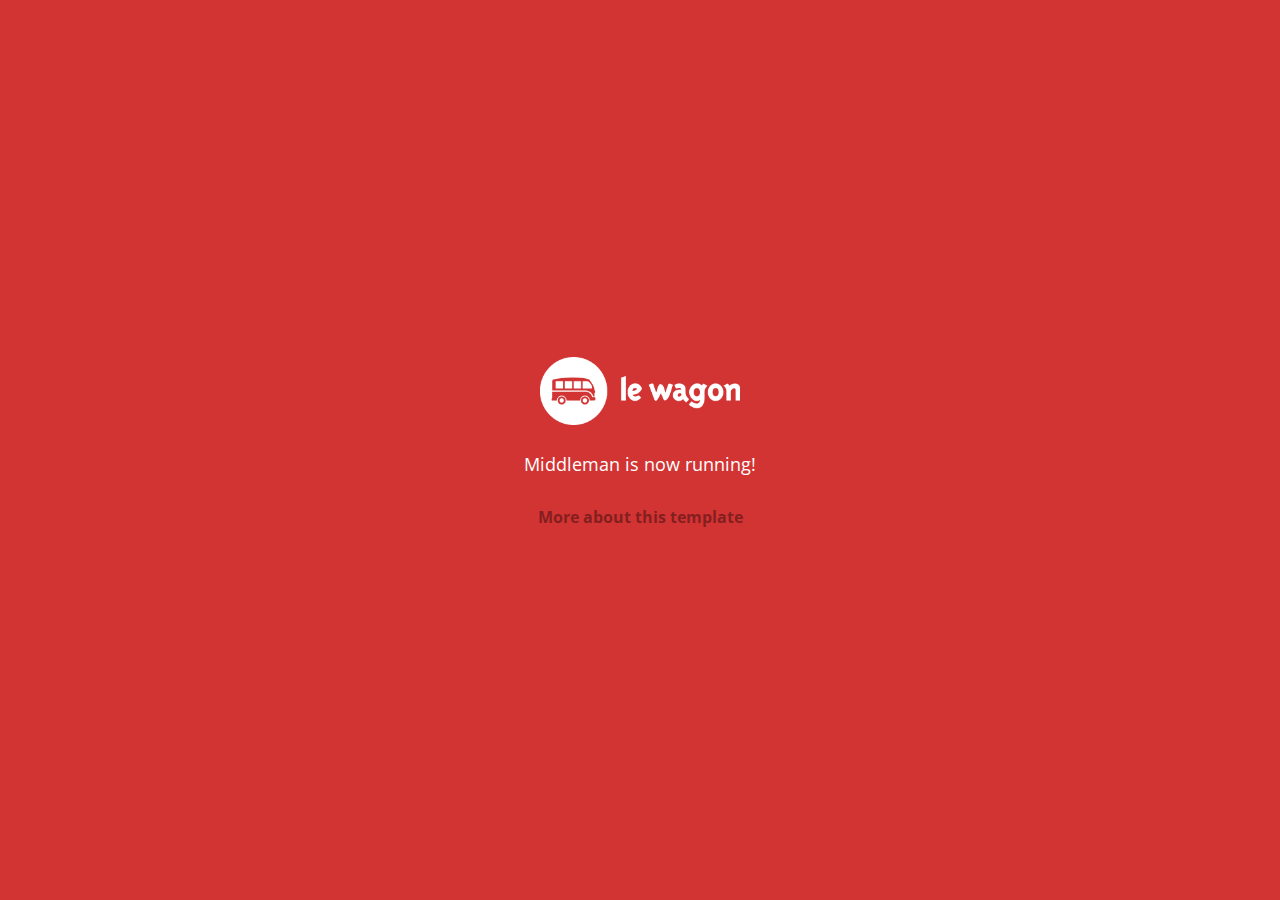
==== index.html @ 23774ea0 "Automated commit at 2017-11-13 10:14:14 UTC by middleman-deploy 2.0.0-alpha" ====
<!doctype html>
<html>
  <head>
    <meta charset="utf-8">
    <meta http-equiv="x-ua-compatible" content="ie=edge">
    <meta name="viewport"
          content="width=device-width, initial-scale=1, shrink-to-fit=no">
    <!-- Use the title from a page's frontmatter if it has one -->
    <title>Le Wagon - Middleman</title>
    <link href="stylesheets/application-3c48b980.css" rel="stylesheet" />
    <script src="javascripts/application-93de88c9.js"></script>
    <link href="images/favicon-f15af148.png" rel="icon" type="image/png" />
  </head>
  <body>
    <div id="home">
  <div class="home-content">
    <img src="images/logo-acc9c0ec.png" width="200" alt="Logo" />
    <p>
      Middleman is now running!
    </p>
    <p class="about">
      <a href="about.html">More about this template</a>
    </p>
  </div>
</div>

  </body>
</html>
---- stylesheets/application-3c48b980.css ----
@import url("https://fonts.googleapis.com/css?family=Open+Sans:400,300,700|Raleway:400,100,300,700,500");/*!
 * Bootstrap v3.3.7 (http://getbootstrap.com)
 * Copyright 2011-2016 Twitter, Inc.
 * Licensed under MIT (https://github.com/twbs/bootstrap/blob/master/LICENSE)
 *//*! normalize.css v3.0.3 | MIT License | github.com/necolas/normalize.css */html{font-family:sans-serif;-ms-text-size-adjust:100%;-webkit-text-size-adjust:100%}body{margin:0}article,aside,details,figcaption,figure,footer,header,hgroup,main,menu,nav,section,summary{display:block}audio,canvas,progress,video{display:inline-block;vertical-align:baseline}audio:not([controls]){display:none;height:0}[hidden],template{display:none}a{background-color:transparent}a:active,a:hover{outline:0}abbr[title]{border-bottom:1px dotted}b,strong{font-weight:bold}dfn{font-style:italic}h1{font-size:2em;margin:0.67em 0}mark{background:#ff0;color:#000}small{font-size:80%}sub,sup{font-size:75%;line-height:0;position:relative;vertical-align:baseline}sup{top:-0.5em}sub{bottom:-0.25em}img{border:0}svg:not(:root){overflow:hidden}figure{margin:1em 40px}hr{-webkit-box-sizing:content-box;box-sizing:content-box;height:0}pre{overflow:auto}code,kbd,pre,samp{font-family:monospace, monospace;font-size:1em}button,input,optgroup,select,textarea{color:inherit;font:inherit;margin:0}button{overflow:visible}button,select{text-transform:none}button,html input[type="button"],input[type="reset"],input[type="submit"]{-webkit-appearance:button;cursor:pointer}button[disabled],html input[disabled]{cursor:default}button::-moz-focus-inner,input::-moz-focus-inner{border:0;padding:0}input{line-height:normal}input[type="checkbox"],input[type="radio"]{-webkit-box-sizing:border-box;box-sizing:border-box;padding:0}input[type="number"]::-webkit-inner-spin-button,input[type="number"]::-webkit-outer-spin-button{height:auto}input[type="search"]{-webkit-appearance:textfield;-webkit-box-sizing:content-box;box-sizing:content-box}input[type="search"]::-webkit-search-cancel-button,input[type="search"]::-webkit-search-decoration{-webkit-appearance:none}fieldset{border:1px solid #c0c0c0;margin:0 2px;padding:0.35em 0.625em 0.75em}legend{border:0;padding:0}textarea{overflow:auto}optgroup{font-weight:bold}table{border-collapse:collapse;border-spacing:0}td,th{padding:0}/*! Source: https://github.com/h5bp/html5-boilerplate/blob/master/src/css/main.css */@media print{*,*:before,*:after{background:transparent !important;color:#000 !important;-webkit-box-shadow:none !important;box-shadow:none !important;text-shadow:none !important}a,a:visited{text-decoration:underline}a[href]:after{content:" (" attr(href) ")"}abbr[title]:after{content:" (" attr(title) ")"}a[href^="#"]:after,a[href^="javascript:"]:after{content:""}pre,blockquote{border:1px solid #999;page-break-inside:avoid}thead{display:table-header-group}tr,img{page-break-inside:avoid}img{max-width:100% !important}p,h2,h3{orphans:3;widows:3}h2,h3{page-break-after:avoid}.navbar{display:none}.btn>.caret,.dropup>.btn>.caret{border-top-color:#000 !important}.label{border:1px solid #000}.table{border-collapse:collapse !important}.table td,.table th{background-color:#fff !important}.table-bordered th,.table-bordered td{border:1px solid #ddd !important}}@font-face{font-family:'Glyphicons Halflings';src:url("../assets/bootstrap/glyphicons-halflings-regular-86b6f62b.eot");src:url("../assets/bootstrap/glyphicons-halflings-regular-86b6f62b.eot?#iefix") format("embedded-opentype"),url("../assets/bootstrap/glyphicons-halflings-regular-ca35b697.woff2") format("woff2"),url("../assets/bootstrap/glyphicons-halflings-regular-278e49a8.woff") format("woff"),url("../assets/bootstrap/glyphicons-halflings-regular-44bc1850.ttf") format("truetype"),url("../assets/bootstrap/glyphicons-halflings-regular-de51a849.svg#glyphicons_halflingsregular") format("svg")}.glyphicon{position:relative;top:1px;display:inline-block;font-family:'Glyphicons Halflings';font-style:normal;font-weight:normal;line-height:1;-webkit-font-smoothing:antialiased;-moz-osx-font-smoothing:grayscale}.glyphicon-asterisk:before{content:"\002a"}.glyphicon-plus:before{content:"\002b"}.glyphicon-euro:before,.glyphicon-eur:before{content:"\20ac"}.glyphicon-minus:before{content:"\2212"}.glyphicon-cloud:before{content:"\2601"}.glyphicon-envelope:before{content:"\2709"}.glyphicon-pencil:before{content:"\270f"}.glyphicon-glass:before{content:"\e001"}.glyphicon-music:before{content:"\e002"}.glyphicon-search:before{content:"\e003"}.glyphicon-heart:before{content:"\e005"}.glyphicon-star:before{content:"\e006"}.glyphicon-star-empty:before{content:"\e007"}.glyphicon-user:before{content:"\e008"}.glyphicon-film:before{content:"\e009"}.glyphicon-th-large:before{content:"\e010"}.glyphicon-th:before{content:"\e011"}.glyphicon-th-list:before{content:"\e012"}.glyphicon-ok:before{content:"\e013"}.glyphicon-remove:before{content:"\e014"}.glyphicon-zoom-in:before{content:"\e015"}.glyphicon-zoom-out:before{content:"\e016"}.glyphicon-off:before{content:"\e017"}.glyphicon-signal:before{content:"\e018"}.glyphicon-cog:before{content:"\e019"}.glyphicon-trash:before{content:"\e020"}.glyphicon-home:before{content:"\e021"}.glyphicon-file:before{content:"\e022"}.glyphicon-time:before{content:"\e023"}.glyphicon-road:before{content:"\e024"}.glyphicon-download-alt:before{content:"\e025"}.glyphicon-download:before{content:"\e026"}.glyphicon-upload:before{content:"\e027"}.glyphicon-inbox:before{content:"\e028"}.glyphicon-play-circle:before{content:"\e029"}.glyphicon-repeat:before{content:"\e030"}.glyphicon-refresh:before{content:"\e031"}.glyphicon-list-alt:before{content:"\e032"}.glyphicon-lock:before{content:"\e033"}.glyphicon-flag:before{content:"\e034"}.glyphicon-headphones:before{content:"\e035"}.glyphicon-volume-off:before{content:"\e036"}.glyphicon-volume-down:before{content:"\e037"}.glyphicon-volume-up:before{content:"\e038"}.glyphicon-qrcode:before{content:"\e039"}.glyphicon-barcode:before{content:"\e040"}.glyphicon-tag:before{content:"\e041"}.glyphicon-tags:before{content:"\e042"}.glyphicon-book:before{content:"\e043"}.glyphicon-bookmark:before{content:"\e044"}.glyphicon-print:before{content:"\e045"}.glyphicon-camera:before{content:"\e046"}.glyphicon-font:before{content:"\e047"}.glyphicon-bold:before{content:"\e048"}.glyphicon-italic:before{content:"\e049"}.glyphicon-text-height:before{content:"\e050"}.glyphicon-text-width:before{content:"\e051"}.glyphicon-align-left:before{content:"\e052"}.glyphicon-align-center:before{content:"\e053"}.glyphicon-align-right:before{content:"\e054"}.glyphicon-align-justify:before{content:"\e055"}.glyphicon-list:before{content:"\e056"}.glyphicon-indent-left:before{content:"\e057"}.glyphicon-indent-right:before{content:"\e058"}.glyphicon-facetime-video:before{content:"\e059"}.glyphicon-picture:before{content:"\e060"}.glyphicon-map-marker:before{content:"\e062"}.glyphicon-adjust:before{content:"\e063"}.glyphicon-tint:before{content:"\e064"}.glyphicon-edit:before{content:"\e065"}.glyphicon-share:before{content:"\e066"}.glyphicon-check:before{content:"\e067"}.glyphicon-move:before{content:"\e068"}.glyphicon-step-backward:before{content:"\e069"}.glyphicon-fast-backward:before{content:"\e070"}.glyphicon-backward:before{content:"\e071"}.glyphicon-play:before{content:"\e072"}.glyphicon-pause:before{content:"\e073"}.glyphicon-stop:before{content:"\e074"}.glyphicon-forward:before{content:"\e075"}.glyphicon-fast-forward:before{content:"\e076"}.glyphicon-step-forward:before{content:"\e077"}.glyphicon-eject:before{content:"\e078"}.glyphicon-chevron-left:before{content:"\e079"}.glyphicon-chevron-right:before{content:"\e080"}.glyphicon-plus-sign:before{content:"\e081"}.glyphicon-minus-sign:before{content:"\e082"}.glyphicon-remove-sign:before{content:"\e083"}.glyphicon-ok-sign:before{content:"\e084"}.glyphicon-question-sign:before{content:"\e085"}.glyphicon-info-sign:before{content:"\e086"}.glyphicon-screenshot:before{content:"\e087"}.glyphicon-remove-circle:before{content:"\e088"}.glyphicon-ok-circle:before{content:"\e089"}.glyphicon-ban-circle:before{content:"\e090"}.glyphicon-arrow-left:before{content:"\e091"}.glyphicon-arrow-right:before{content:"\e092"}.glyphicon-arrow-up:before{content:"\e093"}.glyphicon-arrow-down:before{content:"\e094"}.glyphicon-share-alt:before{content:"\e095"}.glyphicon-resize-full:before{content:"\e096"}.glyphicon-resize-small:before{content:"\e097"}.glyphicon-exclamation-sign:before{content:"\e101"}.glyphicon-gift:before{content:"\e102"}.glyphicon-leaf:before{content:"\e103"}.glyphicon-fire:before{content:"\e104"}.glyphicon-eye-open:before{content:"\e105"}.glyphicon-eye-close:before{content:"\e106"}.glyphicon-warning-sign:before{content:"\e107"}.glyphicon-plane:before{content:"\e108"}.glyphicon-calendar:before{content:"\e109"}.glyphicon-random:before{content:"\e110"}.glyphicon-comment:before{content:"\e111"}.glyphicon-magnet:before{content:"\e112"}.glyphicon-chevron-up:before{content:"\e113"}.glyphicon-chevron-down:before{content:"\e114"}.glyphicon-retweet:before{content:"\e115"}.glyphicon-shopping-cart:before{content:"\e116"}.glyphicon-folder-close:before{content:"\e117"}.glyphicon-folder-open:before{content:"\e118"}.glyphicon-resize-vertical:before{content:"\e119"}.glyphicon-resize-horizontal:before{content:"\e120"}.glyphicon-hdd:before{content:"\e121"}.glyphicon-bullhorn:before{content:"\e122"}.glyphicon-bell:before{content:"\e123"}.glyphicon-certificate:before{content:"\e124"}.glyphicon-thumbs-up:before{content:"\e125"}.glyphicon-thumbs-down:before{content:"\e126"}.glyphicon-hand-right:before{content:"\e127"}.glyphicon-hand-left:before{content:"\e128"}.glyphicon-hand-up:before{content:"\e129"}.glyphicon-hand-down:before{content:"\e130"}.glyphicon-circle-arrow-right:before{content:"\e131"}.glyphicon-circle-arrow-left:before{content:"\e132"}.glyphicon-circle-arrow-up:before{content:"\e133"}.glyphicon-circle-arrow-down:before{content:"\e134"}.glyphicon-globe:before{content:"\e135"}.glyphicon-wrench:before{content:"\e136"}.glyphicon-tasks:before{content:"\e137"}.glyphicon-filter:before{content:"\e138"}.glyphicon-briefcase:before{content:"\e139"}.glyphicon-fullscreen:before{content:"\e140"}.glyphicon-dashboard:before{content:"\e141"}.glyphicon-paperclip:before{content:"\e142"}.glyphicon-heart-empty:before{content:"\e143"}.glyphicon-link:before{content:"\e144"}.glyphicon-phone:before{content:"\e145"}.glyphicon-pushpin:before{content:"\e146"}.glyphicon-usd:before{content:"\e148"}.glyphicon-gbp:before{content:"\e149"}.glyphicon-sort:before{content:"\e150"}.glyphicon-sort-by-alphabet:before{content:"\e151"}.glyphicon-sort-by-alphabet-alt:before{content:"\e152"}.glyphicon-sort-by-order:before{content:"\e153"}.glyphicon-sort-by-order-alt:before{content:"\e154"}.glyphicon-sort-by-attributes:before{content:"\e155"}.glyphicon-sort-by-attributes-alt:before{content:"\e156"}.glyphicon-unchecked:before{content:"\e157"}.glyphicon-expand:before{content:"\e158"}.glyphicon-collapse-down:before{content:"\e159"}.glyphicon-collapse-up:before{content:"\e160"}.glyphicon-log-in:before{content:"\e161"}.glyphicon-flash:before{content:"\e162"}.glyphicon-log-out:before{content:"\e163"}.glyphicon-new-window:before{content:"\e164"}.glyphicon-record:before{content:"\e165"}.glyphicon-save:before{content:"\e166"}.glyphicon-open:before{content:"\e167"}.glyphicon-saved:before{content:"\e168"}.glyphicon-import:before{content:"\e169"}.glyphicon-export:before{content:"\e170"}.glyphicon-send:before{content:"\e171"}.glyphicon-floppy-disk:before{content:"\e172"}.glyphicon-floppy-saved:before{content:"\e173"}.glyphicon-floppy-remove:before{content:"\e174"}.glyphicon-floppy-save:before{content:"\e175"}.glyphicon-floppy-open:before{content:"\e176"}.glyphicon-credit-card:before{content:"\e177"}.glyphicon-transfer:before{content:"\e178"}.glyphicon-cutlery:before{content:"\e179"}.glyphicon-header:before{content:"\e180"}.glyphicon-compressed:before{content:"\e181"}.glyphicon-earphone:before{content:"\e182"}.glyphicon-phone-alt:before{content:"\e183"}.glyphicon-tower:before{content:"\e184"}.glyphicon-stats:before{content:"\e185"}.glyphicon-sd-video:before{content:"\e186"}.glyphicon-hd-video:before{content:"\e187"}.glyphicon-subtitles:before{content:"\e188"}.glyphicon-sound-stereo:before{content:"\e189"}.glyphicon-sound-dolby:before{content:"\e190"}.glyphicon-sound-5-1:before{content:"\e191"}.glyphicon-sound-6-1:before{content:"\e192"}.glyphicon-sound-7-1:before{content:"\e193"}.glyphicon-copyright-mark:before{content:"\e194"}.glyphicon-registration-mark:before{content:"\e195"}.glyphicon-cloud-download:before{content:"\e197"}.glyphicon-cloud-upload:before{content:"\e198"}.glyphicon-tree-conifer:before{content:"\e199"}.glyphicon-tree-deciduous:before{content:"\e200"}.glyphicon-cd:before{content:"\e201"}.glyphicon-save-file:before{content:"\e202"}.glyphicon-open-file:before{content:"\e203"}.glyphicon-level-up:before{content:"\e204"}.glyphicon-copy:before{content:"\e205"}.glyphicon-paste:before{content:"\e206"}.glyphicon-alert:before{content:"\e209"}.glyphicon-equalizer:before{content:"\e210"}.glyphicon-king:before{content:"\e211"}.glyphicon-queen:before{content:"\e212"}.glyphicon-pawn:before{content:"\e213"}.glyphicon-bishop:before{content:"\e214"}.glyphicon-knight:before{content:"\e215"}.glyphicon-baby-formula:before{content:"\e216"}.glyphicon-tent:before{content:"\26fa"}.glyphicon-blackboard:before{content:"\e218"}.glyphicon-bed:before{content:"\e219"}.glyphicon-apple:before{content:"\f8ff"}.glyphicon-erase:before{content:"\e221"}.glyphicon-hourglass:before{content:"\231b"}.glyphicon-lamp:before{content:"\e223"}.glyphicon-duplicate:before{content:"\e224"}.glyphicon-piggy-bank:before{content:"\e225"}.glyphicon-scissors:before{content:"\e226"}.glyphicon-bitcoin:before{content:"\e227"}.glyphicon-btc:before{content:"\e227"}.glyphicon-xbt:before{content:"\e227"}.glyphicon-yen:before{content:"\00a5"}.glyphicon-jpy:before{content:"\00a5"}.glyphicon-ruble:before{content:"\20bd"}.glyphicon-rub:before{content:"\20bd"}.glyphicon-scale:before{content:"\e230"}.glyphicon-ice-lolly:before{content:"\e231"}.glyphicon-ice-lolly-tasted:before{content:"\e232"}.glyphicon-education:before{content:"\e233"}.glyphicon-option-horizontal:before{content:"\e234"}.glyphicon-option-vertical:before{content:"\e235"}.glyphicon-menu-hamburger:before{content:"\e236"}.glyphicon-modal-window:before{content:"\e237"}.glyphicon-oil:before{content:"\e238"}.glyphicon-grain:before{content:"\e239"}.glyphicon-sunglasses:before{content:"\e240"}.glyphicon-text-size:before{content:"\e241"}.glyphicon-text-color:before{content:"\e242"}.glyphicon-text-background:before{content:"\e243"}.glyphicon-object-align-top:before{content:"\e244"}.glyphicon-object-align-bottom:before{content:"\e245"}.glyphicon-object-align-horizontal:before{content:"\e246"}.glyphicon-object-align-left:before{content:"\e247"}.glyphicon-object-align-vertical:before{content:"\e248"}.glyphicon-object-align-right:before{content:"\e249"}.glyphicon-triangle-right:before{content:"\e250"}.glyphicon-triangle-left:before{content:"\e251"}.glyphicon-triangle-bottom:before{content:"\e252"}.glyphicon-triangle-top:before{content:"\e253"}.glyphicon-console:before{content:"\e254"}.glyphicon-superscript:before{content:"\e255"}.glyphicon-subscript:before{content:"\e256"}.glyphicon-menu-left:before{content:"\e257"}.glyphicon-menu-right:before{content:"\e258"}.glyphicon-menu-down:before{content:"\e259"}.glyphicon-menu-up:before{content:"\e260"}*{-webkit-box-sizing:border-box;box-sizing:border-box}*:before,*:after{-webkit-box-sizing:border-box;box-sizing:border-box}html{font-size:10px;-webkit-tap-highlight-color:transparent}body{font-family:"Open Sans", "Helvetica", "sans-serif";font-size:18px;line-height:1.42857143;color:#333333;background-color:#F4F4F4}input,button,select,textarea{font-family:inherit;font-size:inherit;line-height:inherit}a{color:#469AE0;text-decoration:none}a:hover,a:focus{color:#1f74ba;text-decoration:underline}a:focus{outline:5px auto -webkit-focus-ring-color;outline-offset:-2px}figure{margin:0}img{vertical-align:middle}.img-responsive{display:block;max-width:100%;height:auto}.img-rounded{border-radius:2px}.img-thumbnail{padding:4px;line-height:1.42857143;background-color:#F4F4F4;border:1px solid #ddd;border-radius:2px;-webkit-transition:all 0.2s ease-in-out;transition:all 0.2s ease-in-out;display:inline-block;max-width:100%;height:auto}.img-circle{border-radius:50%}hr{margin-top:25px;margin-bottom:25px;border:0;border-top:1px solid #eeeeee}.sr-only{position:absolute;width:1px;height:1px;margin:-1px;padding:0;overflow:hidden;clip:rect(0, 0, 0, 0);border:0}.sr-only-focusable:active,.sr-only-focusable:focus{position:static;width:auto;height:auto;margin:0;overflow:visible;clip:auto}[role="button"]{cursor:pointer}h1,h2,h3,h4,h5,h6,.h1,.h2,.h3,.h4,.h5,.h6{font-family:"Raleway", "Helvetica", "sans-serif";font-weight:500;line-height:1.1;color:inherit}h1 small,h1 .small,h2 small,h2 .small,h3 small,h3 .small,h4 small,h4 .small,h5 small,h5 .small,h6 small,h6 .small,.h1 small,.h1 .small,.h2 small,.h2 .small,.h3 small,.h3 .small,.h4 small,.h4 .small,.h5 small,.h5 .small,.h6 small,.h6 .small{font-weight:normal;line-height:1;color:#777777}h1,.h1,h2,.h2,h3,.h3{margin-top:25px;margin-bottom:12.5px}h1 small,h1 .small,.h1 small,.h1 .small,h2 small,h2 .small,.h2 small,.h2 .small,h3 small,h3 .small,.h3 small,.h3 .small{font-size:65%}h4,.h4,h5,.h5,h6,.h6{margin-top:12.5px;margin-bottom:12.5px}h4 small,h4 .small,.h4 small,.h4 .small,h5 small,h5 .small,.h5 small,.h5 .small,h6 small,h6 .small,.h6 small,.h6 .small{font-size:75%}h1,.h1{font-size:46px}h2,.h2{font-size:38px}h3,.h3{font-size:31px}h4,.h4{font-size:23px}h5,.h5{font-size:18px}h6,.h6{font-size:16px}p{margin:0 0 12.5px}.lead{margin-bottom:25px;font-size:20px;font-weight:300;line-height:1.4}@media (min-width: 768px){.lead{font-size:27px}}small,.small{font-size:88%}mark,.mark{background-color:#fcf8e3;padding:.2em}.text-left{text-align:left}.text-right{text-align:right}.text-center{text-align:center}.text-justify{text-align:justify}.text-nowrap{white-space:nowrap}.text-lowercase{text-transform:lowercase}.text-uppercase,.initialism{text-transform:uppercase}.text-capitalize{text-transform:capitalize}.text-muted{color:#777777}.text-primary{color:#469AE0}a.text-primary:hover,a.text-primary:focus{color:#2381d0}.text-success{color:#3c763d}a.text-success:hover,a.text-success:focus{color:#2b542c}.text-info{color:#31708f}a.text-info:hover,a.text-info:focus{color:#245269}.text-warning{color:#8a6d3b}a.text-warning:hover,a.text-warning:focus{color:#66512c}.text-danger{color:#a94442}a.text-danger:hover,a.text-danger:focus{color:#843534}.bg-primary{color:#fff}.bg-primary{background-color:#469AE0}a.bg-primary:hover,a.bg-primary:focus{background-color:#2381d0}.bg-success{background-color:#dff0d8}a.bg-success:hover,a.bg-success:focus{background-color:#c1e2b3}.bg-info{background-color:#d9edf7}a.bg-info:hover,a.bg-info:focus{background-color:#afd9ee}.bg-warning{background-color:#fcf8e3}a.bg-warning:hover,a.bg-warning:focus{background-color:#f7ecb5}.bg-danger{background-color:#f2dede}a.bg-danger:hover,a.bg-danger:focus{background-color:#e4b9b9}.page-header{padding-bottom:11.5px;margin:50px 0 25px;border-bottom:1px solid #eeeeee}ul,ol{margin-top:0;margin-bottom:12.5px}ul ul,ul ol,ol ul,ol ol{margin-bottom:0}.list-unstyled{padding-left:0;list-style:none}.list-inline{padding-left:0;list-style:none;margin-left:-5px}.list-inline>li{display:inline-block;padding-left:5px;padding-right:5px}dl{margin-top:0;margin-bottom:25px}dt,dd{line-height:1.42857143}dt{font-weight:bold}dd{margin-left:0}.dl-horizontal dd:before,.dl-horizontal dd:after{content:" ";display:table}.dl-horizontal dd:after{clear:both}@media (min-width: 768px){.dl-horizontal dt{float:left;width:160px;clear:left;text-align:right;overflow:hidden;text-overflow:ellipsis;white-space:nowrap}.dl-horizontal dd{margin-left:180px}}abbr[title],abbr[data-original-title]{cursor:help;border-bottom:1px dotted #777777}.initialism{font-size:90%}blockquote{padding:12.5px 25px;margin:0 0 25px;font-size:22.5px;border-left:5px solid #eeeeee}blockquote p:last-child,blockquote ul:last-child,blockquote ol:last-child{margin-bottom:0}blockquote footer,blockquote small,blockquote .small{display:block;font-size:80%;line-height:1.42857143;color:#777777}blockquote footer:before,blockquote small:before,blockquote .small:before{content:'\2014 \00A0'}.blockquote-reverse,blockquote.pull-right{padding-right:15px;padding-left:0;border-right:5px solid #eeeeee;border-left:0;text-align:right}.blockquote-reverse footer:before,.blockquote-reverse small:before,.blockquote-reverse .small:before,blockquote.pull-right footer:before,blockquote.pull-right small:before,blockquote.pull-right .small:before{content:''}.blockquote-reverse footer:after,.blockquote-reverse small:after,.blockquote-reverse .small:after,blockquote.pull-right footer:after,blockquote.pull-right small:after,blockquote.pull-right .small:after{content:'\00A0 \2014'}address{margin-bottom:25px;font-style:normal;line-height:1.42857143}code,kbd,pre,samp{font-family:Menlo, Monaco, Consolas, "Courier New", monospace}code{padding:2px 4px;font-size:90%;color:#c7254e;background-color:#f9f2f4;border-radius:2px}kbd{padding:2px 4px;font-size:90%;color:#fff;background-color:#333;border-radius:2px;-webkit-box-shadow:inset 0 -1px 0 rgba(0,0,0,0.25);box-shadow:inset 0 -1px 0 rgba(0,0,0,0.25)}kbd kbd{padding:0;font-size:100%;font-weight:bold;-webkit-box-shadow:none;box-shadow:none}pre{display:block;padding:12px;margin:0 0 12.5px;font-size:17px;line-height:1.42857143;word-break:break-all;word-wrap:break-word;color:#333333;background-color:#f5f5f5;border:1px solid #ccc;border-radius:2px}pre code{padding:0;font-size:inherit;color:inherit;white-space:pre-wrap;background-color:transparent;border-radius:0}.pre-scrollable{max-height:340px;overflow-y:scroll}.container{margin-right:auto;margin-left:auto;padding-left:15px;padding-right:15px}.container:before,.container:after{content:" ";display:table}.container:after{clear:both}@media (min-width: 768px){.container{width:750px}}@media (min-width: 992px){.container{width:970px}}@media (min-width: 1200px){.container{width:1170px}}.container-fluid{margin-right:auto;margin-left:auto;padding-left:15px;padding-right:15px}.container-fluid:before,.container-fluid:after{content:" ";display:table}.container-fluid:after{clear:both}.row{margin-left:-15px;margin-right:-15px}.row:before,.row:after{content:" ";display:table}.row:after{clear:both}.col-xs-1,.col-sm-1,.col-md-1,.col-lg-1,.col-xs-2,.col-sm-2,.col-md-2,.col-lg-2,.col-xs-3,.col-sm-3,.col-md-3,.col-lg-3,.col-xs-4,.col-sm-4,.col-md-4,.col-lg-4,.col-xs-5,.col-sm-5,.col-md-5,.col-lg-5,.col-xs-6,.col-sm-6,.col-md-6,.col-lg-6,.col-xs-7,.col-sm-7,.col-md-7,.col-lg-7,.col-xs-8,.col-sm-8,.col-md-8,.col-lg-8,.col-xs-9,.col-sm-9,.col-md-9,.col-lg-9,.col-xs-10,.col-sm-10,.col-md-10,.col-lg-10,.col-xs-11,.col-sm-11,.col-md-11,.col-lg-11,.col-xs-12,.col-sm-12,.col-md-12,.col-lg-12{position:relative;min-height:1px;padding-left:15px;padding-right:15px}.col-xs-1,.col-xs-2,.col-xs-3,.col-xs-4,.col-xs-5,.col-xs-6,.col-xs-7,.col-xs-8,.col-xs-9,.col-xs-10,.col-xs-11,.col-xs-12{float:left}.col-xs-1{width:8.33333333%}.col-xs-2{width:16.66666667%}.col-xs-3{width:25%}.col-xs-4{width:33.33333333%}.col-xs-5{width:41.66666667%}.col-xs-6{width:50%}.col-xs-7{width:58.33333333%}.col-xs-8{width:66.66666667%}.col-xs-9{width:75%}.col-xs-10{width:83.33333333%}.col-xs-11{width:91.66666667%}.col-xs-12{width:100%}.col-xs-pull-0{right:auto}.col-xs-pull-1{right:8.33333333%}.col-xs-pull-2{right:16.66666667%}.col-xs-pull-3{right:25%}.col-xs-pull-4{right:33.33333333%}.col-xs-pull-5{right:41.66666667%}.col-xs-pull-6{right:50%}.col-xs-pull-7{right:58.33333333%}.col-xs-pull-8{right:66.66666667%}.col-xs-pull-9{right:75%}.col-xs-pull-10{right:83.33333333%}.col-xs-pull-11{right:91.66666667%}.col-xs-pull-12{right:100%}.col-xs-push-0{left:auto}.col-xs-push-1{left:8.33333333%}.col-xs-push-2{left:16.66666667%}.col-xs-push-3{left:25%}.col-xs-push-4{left:33.33333333%}.col-xs-push-5{left:41.66666667%}.col-xs-push-6{left:50%}.col-xs-push-7{left:58.33333333%}.col-xs-push-8{left:66.66666667%}.col-xs-push-9{left:75%}.col-xs-push-10{left:83.33333333%}.col-xs-push-11{left:91.66666667%}.col-xs-push-12{left:100%}.col-xs-offset-0{margin-left:0%}.col-xs-offset-1{margin-left:8.33333333%}.col-xs-offset-2{margin-left:16.66666667%}.col-xs-offset-3{margin-left:25%}.col-xs-offset-4{margin-left:33.33333333%}.col-xs-offset-5{margin-left:41.66666667%}.col-xs-offset-6{margin-left:50%}.col-xs-offset-7{margin-left:58.33333333%}.col-xs-offset-8{margin-left:66.66666667%}.col-xs-offset-9{margin-left:75%}.col-xs-offset-10{margin-left:83.33333333%}.col-xs-offset-11{margin-left:91.66666667%}.col-xs-offset-12{margin-left:100%}@media (min-width: 768px){.col-sm-1,.col-sm-2,.col-sm-3,.col-sm-4,.col-sm-5,.col-sm-6,.col-sm-7,.col-sm-8,.col-sm-9,.col-sm-10,.col-sm-11,.col-sm-12{float:left}.col-sm-1{width:8.33333333%}.col-sm-2{width:16.66666667%}.col-sm-3{width:25%}.col-sm-4{width:33.33333333%}.col-sm-5{width:41.66666667%}.col-sm-6{width:50%}.col-sm-7{width:58.33333333%}.col-sm-8{width:66.66666667%}.col-sm-9{width:75%}.col-sm-10{width:83.33333333%}.col-sm-11{width:91.66666667%}.col-sm-12{width:100%}.col-sm-pull-0{right:auto}.col-sm-pull-1{right:8.33333333%}.col-sm-pull-2{right:16.66666667%}.col-sm-pull-3{right:25%}.col-sm-pull-4{right:33.33333333%}.col-sm-pull-5{right:41.66666667%}.col-sm-pull-6{right:50%}.col-sm-pull-7{right:58.33333333%}.col-sm-pull-8{right:66.66666667%}.col-sm-pull-9{right:75%}.col-sm-pull-10{right:83.33333333%}.col-sm-pull-11{right:91.66666667%}.col-sm-pull-12{right:100%}.col-sm-push-0{left:auto}.col-sm-push-1{left:8.33333333%}.col-sm-push-2{left:16.66666667%}.col-sm-push-3{left:25%}.col-sm-push-4{left:33.33333333%}.col-sm-push-5{left:41.66666667%}.col-sm-push-6{left:50%}.col-sm-push-7{left:58.33333333%}.col-sm-push-8{left:66.66666667%}.col-sm-push-9{left:75%}.col-sm-push-10{left:83.33333333%}.col-sm-push-11{left:91.66666667%}.col-sm-push-12{left:100%}.col-sm-offset-0{margin-left:0%}.col-sm-offset-1{margin-left:8.33333333%}.col-sm-offset-2{margin-left:16.66666667%}.col-sm-offset-3{margin-left:25%}.col-sm-offset-4{margin-left:33.33333333%}.col-sm-offset-5{margin-left:41.66666667%}.col-sm-offset-6{margin-left:50%}.col-sm-offset-7{margin-left:58.33333333%}.col-sm-offset-8{margin-left:66.66666667%}.col-sm-offset-9{margin-left:75%}.col-sm-offset-10{margin-left:83.33333333%}.col-sm-offset-11{margin-left:91.66666667%}.col-sm-offset-12{margin-left:100%}}@media (min-width: 992px){.col-md-1,.col-md-2,.col-md-3,.col-md-4,.col-md-5,.col-md-6,.col-md-7,.col-md-8,.col-md-9,.col-md-10,.col-md-11,.col-md-12{float:left}.col-md-1{width:8.33333333%}.col-md-2{width:16.66666667%}.col-md-3{width:25%}.col-md-4{width:33.33333333%}.col-md-5{width:41.66666667%}.col-md-6{width:50%}.col-md-7{width:58.33333333%}.col-md-8{width:66.66666667%}.col-md-9{width:75%}.col-md-10{width:83.33333333%}.col-md-11{width:91.66666667%}.col-md-12{width:100%}.col-md-pull-0{right:auto}.col-md-pull-1{right:8.33333333%}.col-md-pull-2{right:16.66666667%}.col-md-pull-3{right:25%}.col-md-pull-4{right:33.33333333%}.col-md-pull-5{right:41.66666667%}.col-md-pull-6{right:50%}.col-md-pull-7{right:58.33333333%}.col-md-pull-8{right:66.66666667%}.col-md-pull-9{right:75%}.col-md-pull-10{right:83.33333333%}.col-md-pull-11{right:91.66666667%}.col-md-pull-12{right:100%}.col-md-push-0{left:auto}.col-md-push-1{left:8.33333333%}.col-md-push-2{left:16.66666667%}.col-md-push-3{left:25%}.col-md-push-4{left:33.33333333%}.col-md-push-5{left:41.66666667%}.col-md-push-6{left:50%}.col-md-push-7{left:58.33333333%}.col-md-push-8{left:66.66666667%}.col-md-push-9{left:75%}.col-md-push-10{left:83.33333333%}.col-md-push-11{left:91.66666667%}.col-md-push-12{left:100%}.col-md-offset-0{margin-left:0%}.col-md-offset-1{margin-left:8.33333333%}.col-md-offset-2{margin-left:16.66666667%}.col-md-offset-3{margin-left:25%}.col-md-offset-4{margin-left:33.33333333%}.col-md-offset-5{margin-left:41.66666667%}.col-md-offset-6{margin-left:50%}.col-md-offset-7{margin-left:58.33333333%}.col-md-offset-8{margin-left:66.66666667%}.col-md-offset-9{margin-left:75%}.col-md-offset-10{margin-left:83.33333333%}.col-md-offset-11{margin-left:91.66666667%}.col-md-offset-12{margin-left:100%}}@media (min-width: 1200px){.col-lg-1,.col-lg-2,.col-lg-3,.col-lg-4,.col-lg-5,.col-lg-6,.col-lg-7,.col-lg-8,.col-lg-9,.col-lg-10,.col-lg-11,.col-lg-12{float:left}.col-lg-1{width:8.33333333%}.col-lg-2{width:16.66666667%}.col-lg-3{width:25%}.col-lg-4{width:33.33333333%}.col-lg-5{width:41.66666667%}.col-lg-6{width:50%}.col-lg-7{width:58.33333333%}.col-lg-8{width:66.66666667%}.col-lg-9{width:75%}.col-lg-10{width:83.33333333%}.col-lg-11{width:91.66666667%}.col-lg-12{width:100%}.col-lg-pull-0{right:auto}.col-lg-pull-1{right:8.33333333%}.col-lg-pull-2{right:16.66666667%}.col-lg-pull-3{right:25%}.col-lg-pull-4{right:33.33333333%}.col-lg-pull-5{right:41.66666667%}.col-lg-pull-6{right:50%}.col-lg-pull-7{right:58.33333333%}.col-lg-pull-8{right:66.66666667%}.col-lg-pull-9{right:75%}.col-lg-pull-10{right:83.33333333%}.col-lg-pull-11{right:91.66666667%}.col-lg-pull-12{right:100%}.col-lg-push-0{left:auto}.col-lg-push-1{left:8.33333333%}.col-lg-push-2{left:16.66666667%}.col-lg-push-3{left:25%}.col-lg-push-4{left:33.33333333%}.col-lg-push-5{left:41.66666667%}.col-lg-push-6{left:50%}.col-lg-push-7{left:58.33333333%}.col-lg-push-8{left:66.66666667%}.col-lg-push-9{left:75%}.col-lg-push-10{left:83.33333333%}.col-lg-push-11{left:91.66666667%}.col-lg-push-12{left:100%}.col-lg-offset-0{margin-left:0%}.col-lg-offset-1{margin-left:8.33333333%}.col-lg-offset-2{margin-left:16.66666667%}.col-lg-offset-3{margin-left:25%}.col-lg-offset-4{margin-left:33.33333333%}.col-lg-offset-5{margin-left:41.66666667%}.col-lg-offset-6{margin-left:50%}.col-lg-offset-7{margin-left:58.33333333%}.col-lg-offset-8{margin-left:66.66666667%}.col-lg-offset-9{margin-left:75%}.col-lg-offset-10{margin-left:83.33333333%}.col-lg-offset-11{margin-left:91.66666667%}.col-lg-offset-12{margin-left:100%}}table{background-color:transparent}caption{padding-top:8px;padding-bottom:8px;color:#777777;text-align:left}th{text-align:left}.table{width:100%;max-width:100%;margin-bottom:25px}.table>thead>tr>th,.table>thead>tr>td,.table>tbody>tr>th,.table>tbody>tr>td,.table>tfoot>tr>th,.table>tfoot>tr>td{padding:8px;line-height:1.42857143;vertical-align:top;border-top:1px solid #ddd}.table>thead>tr>th{vertical-align:bottom;border-bottom:2px solid #ddd}.table>caption+thead>tr:first-child>th,.table>caption+thead>tr:first-child>td,.table>colgroup+thead>tr:first-child>th,.table>colgroup+thead>tr:first-child>td,.table>thead:first-child>tr:first-child>th,.table>thead:first-child>tr:first-child>td{border-top:0}.table>tbody+tbody{border-top:2px solid #ddd}.table .table{background-color:#F4F4F4}.table-condensed>thead>tr>th,.table-condensed>thead>tr>td,.table-condensed>tbody>tr>th,.table-condensed>tbody>tr>td,.table-condensed>tfoot>tr>th,.table-condensed>tfoot>tr>td{padding:5px}.table-bordered{border:1px solid #ddd}.table-bordered>thead>tr>th,.table-bordered>thead>tr>td,.table-bordered>tbody>tr>th,.table-bordered>tbody>tr>td,.table-bordered>tfoot>tr>th,.table-bordered>tfoot>tr>td{border:1px solid #ddd}.table-bordered>thead>tr>th,.table-bordered>thead>tr>td{border-bottom-width:2px}.table-striped>tbody>tr:nth-of-type(odd){background-color:#f9f9f9}.table-hover>tbody>tr:hover{background-color:#f5f5f5}table col[class*="col-"]{position:static;float:none;display:table-column}table td[class*="col-"],table th[class*="col-"]{position:static;float:none;display:table-cell}.table>thead>tr>td.active,.table>thead>tr>th.active,.table>thead>tr.active>td,.table>thead>tr.active>th,.table>tbody>tr>td.active,.table>tbody>tr>th.active,.table>tbody>tr.active>td,.table>tbody>tr.active>th,.table>tfoot>tr>td.active,.table>tfoot>tr>th.active,.table>tfoot>tr.active>td,.table>tfoot>tr.active>th{background-color:#f5f5f5}.table-hover>tbody>tr>td.active:hover,.table-hover>tbody>tr>th.active:hover,.table-hover>tbody>tr.active:hover>td,.table-hover>tbody>tr:hover>.active,.table-hover>tbody>tr.active:hover>th{background-color:#e8e8e8}.table>thead>tr>td.success,.table>thead>tr>th.success,.table>thead>tr.success>td,.table>thead>tr.success>th,.table>tbody>tr>td.success,.table>tbody>tr>th.success,.table>tbody>tr.success>td,.table>tbody>tr.success>th,.table>tfoot>tr>td.success,.table>tfoot>tr>th.success,.table>tfoot>tr.success>td,.table>tfoot>tr.success>th{background-color:#dff0d8}.table-hover>tbody>tr>td.success:hover,.table-hover>tbody>tr>th.success:hover,.table-hover>tbody>tr.success:hover>td,.table-hover>tbody>tr:hover>.success,.table-hover>tbody>tr.success:hover>th{background-color:#d0e9c6}.table>thead>tr>td.info,.table>thead>tr>th.info,.table>thead>tr.info>td,.table>thead>tr.info>th,.table>tbody>tr>td.info,.table>tbody>tr>th.info,.table>tbody>tr.info>td,.table>tbody>tr.info>th,.table>tfoot>tr>td.info,.table>tfoot>tr>th.info,.table>tfoot>tr.info>td,.table>tfoot>tr.info>th{background-color:#d9edf7}.table-hover>tbody>tr>td.info:hover,.table-hover>tbody>tr>th.info:hover,.table-hover>tbody>tr.info:hover>td,.table-hover>tbody>tr:hover>.info,.table-hover>tbody>tr.info:hover>th{background-color:#c4e3f3}.table>thead>tr>td.warning,.table>thead>tr>th.warning,.table>thead>tr.warning>td,.table>thead>tr.warning>th,.table>tbody>tr>td.warning,.table>tbody>tr>th.warning,.table>tbody>tr.warning>td,.table>tbody>tr.warning>th,.table>tfoot>tr>td.warning,.table>tfoot>tr>th.warning,.table>tfoot>tr.warning>td,.table>tfoot>tr.warning>th{background-color:#fcf8e3}.table-hover>tbody>tr>td.warning:hover,.table-hover>tbody>tr>th.warning:hover,.table-hover>tbody>tr.warning:hover>td,.table-hover>tbody>tr:hover>.warning,.table-hover>tbody>tr.warning:hover>th{background-color:#faf2cc}.table>thead>tr>td.danger,.table>thead>tr>th.danger,.table>thead>tr.danger>td,.table>thead>tr.danger>th,.table>tbody>tr>td.danger,.table>tbody>tr>th.danger,.table>tbody>tr.danger>td,.table>tbody>tr.danger>th,.table>tfoot>tr>td.danger,.table>tfoot>tr>th.danger,.table>tfoot>tr.danger>td,.table>tfoot>tr.danger>th{background-color:#f2dede}.table-hover>tbody>tr>td.danger:hover,.table-hover>tbody>tr>th.danger:hover,.table-hover>tbody>tr.danger:hover>td,.table-hover>tbody>tr:hover>.danger,.table-hover>tbody>tr.danger:hover>th{background-color:#ebcccc}.table-responsive{overflow-x:auto;min-height:0.01%}@media screen and (max-width: 767px){.table-responsive{width:100%;margin-bottom:18.75px;overflow-y:hidden;-ms-overflow-style:-ms-autohiding-scrollbar;border:1px solid #ddd}.table-responsive>.table{margin-bottom:0}.table-responsive>.table>thead>tr>th,.table-responsive>.table>thead>tr>td,.table-responsive>.table>tbody>tr>th,.table-responsive>.table>tbody>tr>td,.table-responsive>.table>tfoot>tr>th,.table-responsive>.table>tfoot>tr>td{white-space:nowrap}.table-responsive>.table-bordered{border:0}.table-responsive>.table-bordered>thead>tr>th:first-child,.table-responsive>.table-bordered>thead>tr>td:first-child,.table-responsive>.table-bordered>tbody>tr>th:first-child,.table-responsive>.table-bordered>tbody>tr>td:first-child,.table-responsive>.table-bordered>tfoot>tr>th:first-child,.table-responsive>.table-bordered>tfoot>tr>td:first-child{border-left:0}.table-responsive>.table-bordered>thead>tr>th:last-child,.table-responsive>.table-bordered>thead>tr>td:last-child,.table-responsive>.table-bordered>tbody>tr>th:last-child,.table-responsive>.table-bordered>tbody>tr>td:last-child,.table-responsive>.table-bordered>tfoot>tr>th:last-child,.table-responsive>.table-bordered>tfoot>tr>td:last-child{border-right:0}.table-responsive>.table-bordered>tbody>tr:last-child>th,.table-responsive>.table-bordered>tbody>tr:last-child>td,.table-responsive>.table-bordered>tfoot>tr:last-child>th,.table-responsive>.table-bordered>tfoot>tr:last-child>td{border-bottom:0}}fieldset{padding:0;margin:0;border:0;min-width:0}legend{display:block;width:100%;padding:0;margin-bottom:25px;font-size:27px;line-height:inherit;color:#333333;border:0;border-bottom:1px solid #e5e5e5}label{display:inline-block;max-width:100%;margin-bottom:5px;font-weight:bold}input[type="search"]{-webkit-box-sizing:border-box;box-sizing:border-box}input[type="radio"],input[type="checkbox"]{margin:4px 0 0;margin-top:1px \9;line-height:normal}input[type="file"]{display:block}input[type="range"]{display:block;width:100%}select[multiple],select[size]{height:auto}input[type="file"]:focus,input[type="radio"]:focus,input[type="checkbox"]:focus{outline:5px auto -webkit-focus-ring-color;outline-offset:-2px}output{display:block;padding-top:7px;font-size:18px;line-height:1.42857143;color:#000000}.form-control{display:block;width:100%;height:39px;padding:6px 12px;font-size:18px;line-height:1.42857143;color:#000000;background-color:#fff;background-image:none;border:1px solid #ccc;border-radius:2px;-webkit-box-shadow:inset 0 1px 1px rgba(0,0,0,0.075);box-shadow:inset 0 1px 1px rgba(0,0,0,0.075);-webkit-transition:border-color ease-in-out 0.15s, box-shadow ease-in-out 0.15s;-webkit-transition:border-color ease-in-out 0.15s, -webkit-box-shadow ease-in-out 0.15s;transition:border-color ease-in-out 0.15s, -webkit-box-shadow ease-in-out 0.15s;transition:border-color ease-in-out 0.15s, box-shadow ease-in-out 0.15s;transition:border-color ease-in-out 0.15s, box-shadow ease-in-out 0.15s, -webkit-box-shadow ease-in-out 0.15s}.form-control:focus{border-color:#66afe9;outline:0;-webkit-box-shadow:inset 0 1px 1px rgba(0,0,0,0.075),0 0 8px rgba(102,175,233,0.6);box-shadow:inset 0 1px 1px rgba(0,0,0,0.075),0 0 8px rgba(102,175,233,0.6)}.form-control::-moz-placeholder{color:#999;opacity:1}.form-control:-ms-input-placeholder{color:#999}.form-control::-webkit-input-placeholder{color:#999}.form-control::-ms-expand{border:0;background-color:transparent}.form-control[disabled],.form-control[readonly],fieldset[disabled] .form-control{background-color:#eeeeee;opacity:1}.form-control[disabled],fieldset[disabled] .form-control{cursor:not-allowed}textarea.form-control{height:auto}input[type="search"]{-webkit-appearance:none}@media screen and (-webkit-min-device-pixel-ratio: 0){input[type="date"].form-control,input[type="time"].form-control,input[type="datetime-local"].form-control,input[type="month"].form-control{line-height:39px}input[type="date"].input-sm,.input-group-sm>input[type="date"].form-control,.input-group-sm>input[type="date"].input-group-addon,.input-group-sm>.input-group-btn>input[type="date"].btn,.input-group-sm input[type="date"],input[type="time"].input-sm,.input-group-sm>input[type="time"].form-control,.input-group-sm>input[type="time"].input-group-addon,.input-group-sm>.input-group-btn>input[type="time"].btn,.input-group-sm input[type="time"],input[type="datetime-local"].input-sm,.input-group-sm>input[type="datetime-local"].form-control,.input-group-sm>input[type="datetime-local"].input-group-addon,.input-group-sm>.input-group-btn>input[type="datetime-local"].btn,.input-group-sm input[type="datetime-local"],input[type="month"].input-sm,.input-group-sm>input[type="month"].form-control,.input-group-sm>input[type="month"].input-group-addon,.input-group-sm>.input-group-btn>input[type="month"].btn,.input-group-sm input[type="month"]{line-height:36px}input[type="date"].input-lg,.input-group-lg>input[type="date"].form-control,.input-group-lg>input[type="date"].input-group-addon,.input-group-lg>.input-group-btn>input[type="date"].btn,.input-group-lg input[type="date"],input[type="time"].input-lg,.input-group-lg>input[type="time"].form-control,.input-group-lg>input[type="time"].input-group-addon,.input-group-lg>.input-group-btn>input[type="time"].btn,.input-group-lg input[type="time"],input[type="datetime-local"].input-lg,.input-group-lg>input[type="datetime-local"].form-control,.input-group-lg>input[type="datetime-local"].input-group-addon,.input-group-lg>.input-group-btn>input[type="datetime-local"].btn,.input-group-lg input[type="datetime-local"],input[type="month"].input-lg,.input-group-lg>input[type="month"].form-control,.input-group-lg>input[type="month"].input-group-addon,.input-group-lg>.input-group-btn>input[type="month"].btn,.input-group-lg input[type="month"]{line-height:53px}}.form-group{margin-bottom:15px}.radio,.checkbox{position:relative;display:block;margin-top:10px;margin-bottom:10px}.radio label,.checkbox label{min-height:25px;padding-left:20px;margin-bottom:0;font-weight:normal;cursor:pointer}.radio input[type="radio"],.radio-inline input[type="radio"],.checkbox input[type="checkbox"],.checkbox-inline input[type="checkbox"]{position:absolute;margin-left:-20px;margin-top:4px \9}.radio+.radio,.checkbox+.checkbox{margin-top:-5px}.radio-inline,.checkbox-inline{position:relative;display:inline-block;padding-left:20px;margin-bottom:0;vertical-align:middle;font-weight:normal;cursor:pointer}.radio-inline+.radio-inline,.checkbox-inline+.checkbox-inline{margin-top:0;margin-left:10px}input[type="radio"][disabled],input[type="radio"].disabled,fieldset[disabled] input[type="radio"],input[type="checkbox"][disabled],input[type="checkbox"].disabled,fieldset[disabled] input[type="checkbox"]{cursor:not-allowed}.radio-inline.disabled,fieldset[disabled] .radio-inline,.checkbox-inline.disabled,fieldset[disabled] .checkbox-inline{cursor:not-allowed}.radio.disabled label,fieldset[disabled] .radio label,.checkbox.disabled label,fieldset[disabled] .checkbox label{cursor:not-allowed}.form-control-static{padding-top:7px;padding-bottom:7px;margin-bottom:0;min-height:43px}.form-control-static.input-lg,.input-group-lg>.form-control-static.form-control,.input-group-lg>.form-control-static.input-group-addon,.input-group-lg>.input-group-btn>.form-control-static.btn,.form-control-static.input-sm,.input-group-sm>.form-control-static.form-control,.input-group-sm>.form-control-static.input-group-addon,.input-group-sm>.input-group-btn>.form-control-static.btn{padding-left:0;padding-right:0}.input-sm,.input-group-sm>.form-control,.input-group-sm>.input-group-addon,.input-group-sm>.input-group-btn>.btn{height:36px;padding:5px 10px;font-size:16px;line-height:1.5;border-radius:2px}select.input-sm,.input-group-sm>select.form-control,.input-group-sm>select.input-group-addon,.input-group-sm>.input-group-btn>select.btn{height:36px;line-height:36px}textarea.input-sm,.input-group-sm>textarea.form-control,.input-group-sm>textarea.input-group-addon,.input-group-sm>.input-group-btn>textarea.btn,select[multiple].input-sm,.input-group-sm>select[multiple].form-control,.input-group-sm>select[multiple].input-group-addon,.input-group-sm>.input-group-btn>select[multiple].btn{height:auto}.form-group-sm .form-control{height:36px;padding:5px 10px;font-size:16px;line-height:1.5;border-radius:2px}.form-group-sm select.form-control{height:36px;line-height:36px}.form-group-sm textarea.form-control,.form-group-sm select[multiple].form-control{height:auto}.form-group-sm .form-control-static{height:36px;min-height:41px;padding:6px 10px;font-size:16px;line-height:1.5}.input-lg,.input-group-lg>.form-control,.input-group-lg>.input-group-addon,.input-group-lg>.input-group-btn>.btn{height:53px;padding:10px 16px;font-size:23px;line-height:1.3333333;border-radius:2px}select.input-lg,.input-group-lg>select.form-control,.input-group-lg>select.input-group-addon,.input-group-lg>.input-group-btn>select.btn{height:53px;line-height:53px}textarea.input-lg,.input-group-lg>textarea.form-control,.input-group-lg>textarea.input-group-addon,.input-group-lg>.input-group-btn>textarea.btn,select[multiple].input-lg,.input-group-lg>select[multiple].form-control,.input-group-lg>select[multiple].input-group-addon,.input-group-lg>.input-group-btn>select[multiple].btn{height:auto}.form-group-lg .form-control{height:53px;padding:10px 16px;font-size:23px;line-height:1.3333333;border-radius:2px}.form-group-lg select.form-control{height:53px;line-height:53px}.form-group-lg textarea.form-control,.form-group-lg select[multiple].form-control{height:auto}.form-group-lg .form-control-static{height:53px;min-height:48px;padding:11px 16px;font-size:23px;line-height:1.3333333}.has-feedback{position:relative}.has-feedback .form-control{padding-right:48.75px}.form-control-feedback{position:absolute;top:0;right:0;z-index:2;display:block;width:39px;height:39px;line-height:39px;text-align:center;pointer-events:none}.input-lg+.form-control-feedback,.input-group-lg>.form-control+.form-control-feedback,.input-group-lg>.input-group-addon+.form-control-feedback,.input-group-lg>.input-group-btn>.btn+.form-control-feedback,.input-group-lg+.form-control-feedback,.form-group-lg .form-control+.form-control-feedback{width:53px;height:53px;line-height:53px}.input-sm+.form-control-feedback,.input-group-sm>.form-control+.form-control-feedback,.input-group-sm>.input-group-addon+.form-control-feedback,.input-group-sm>.input-group-btn>.btn+.form-control-feedback,.input-group-sm+.form-control-feedback,.form-group-sm .form-control+.form-control-feedback{width:36px;height:36px;line-height:36px}.has-success .help-block,.has-success .control-label,.has-success .radio,.has-success .checkbox,.has-success .radio-inline,.has-success .checkbox-inline,.has-success.radio label,.has-success.checkbox label,.has-success.radio-inline label,.has-success.checkbox-inline label{color:#3c763d}.has-success .form-control{border-color:#3c763d;-webkit-box-shadow:inset 0 1px 1px rgba(0,0,0,0.075);box-shadow:inset 0 1px 1px rgba(0,0,0,0.075)}.has-success .form-control:focus{border-color:#2b542c;-webkit-box-shadow:inset 0 1px 1px rgba(0,0,0,0.075),0 0 6px #67b168;box-shadow:inset 0 1px 1px rgba(0,0,0,0.075),0 0 6px #67b168}.has-success .input-group-addon{color:#3c763d;border-color:#3c763d;background-color:#dff0d8}.has-success .form-control-feedback{color:#3c763d}.has-warning .help-block,.has-warning .control-label,.has-warning .radio,.has-warning .checkbox,.has-warning .radio-inline,.has-warning .checkbox-inline,.has-warning.radio label,.has-warning.checkbox label,.has-warning.radio-inline label,.has-warning.checkbox-inline label{color:#8a6d3b}.has-warning .form-control{border-color:#8a6d3b;-webkit-box-shadow:inset 0 1px 1px rgba(0,0,0,0.075);box-shadow:inset 0 1px 1px rgba(0,0,0,0.075)}.has-warning .form-control:focus{border-color:#66512c;-webkit-box-shadow:inset 0 1px 1px rgba(0,0,0,0.075),0 0 6px #c0a16b;box-shadow:inset 0 1px 1px rgba(0,0,0,0.075),0 0 6px #c0a16b}.has-warning .input-group-addon{color:#8a6d3b;border-color:#8a6d3b;background-color:#fcf8e3}.has-warning .form-control-feedback{color:#8a6d3b}.has-error .help-block,.has-error .control-label,.has-error .radio,.has-error .checkbox,.has-error .radio-inline,.has-error .checkbox-inline,.has-error.radio label,.has-error.checkbox label,.has-error.radio-inline label,.has-error.checkbox-inline label{color:#a94442}.has-error .form-control{border-color:#a94442;-webkit-box-shadow:inset 0 1px 1px rgba(0,0,0,0.075);box-shadow:inset 0 1px 1px rgba(0,0,0,0.075)}.has-error .form-control:focus{border-color:#843534;-webkit-box-shadow:inset 0 1px 1px rgba(0,0,0,0.075),0 0 6px #ce8483;box-shadow:inset 0 1px 1px rgba(0,0,0,0.075),0 0 6px #ce8483}.has-error .input-group-addon{color:#a94442;border-color:#a94442;background-color:#f2dede}.has-error .form-control-feedback{color:#a94442}.has-feedback label ~ .form-control-feedback{top:30px}.has-feedback label.sr-only ~ .form-control-feedback{top:0}.help-block{display:block;margin-top:5px;margin-bottom:10px;color:#737373}@media (min-width: 768px){.form-inline .form-group{display:inline-block;margin-bottom:0;vertical-align:middle}.form-inline .form-control{display:inline-block;width:auto;vertical-align:middle}.form-inline .form-control-static{display:inline-block}.form-inline .input-group{display:inline-table;vertical-align:middle}.form-inline .input-group .input-group-addon,.form-inline .input-group .input-group-btn,.form-inline .input-group .form-control{width:auto}.form-inline .input-group>.form-control{width:100%}.form-inline .control-label{margin-bottom:0;vertical-align:middle}.form-inline .radio,.form-inline .checkbox{display:inline-block;margin-top:0;margin-bottom:0;vertical-align:middle}.form-inline .radio label,.form-inline .checkbox label{padding-left:0}.form-inline .radio input[type="radio"],.form-inline .checkbox input[type="checkbox"]{position:relative;margin-left:0}.form-inline .has-feedback .form-control-feedback{top:0}}.form-horizontal .radio,.form-horizontal .checkbox,.form-horizontal .radio-inline,.form-horizontal .checkbox-inline{margin-top:0;margin-bottom:0;padding-top:7px}.form-horizontal .radio,.form-horizontal .checkbox{min-height:32px}.form-horizontal .form-group{margin-left:-15px;margin-right:-15px}.form-horizontal .form-group:before,.form-horizontal .form-group:after{content:" ";display:table}.form-horizontal .form-group:after{clear:both}@media (min-width: 768px){.form-horizontal .control-label{text-align:right;margin-bottom:0;padding-top:7px}}.form-horizontal .has-feedback .form-control-feedback{right:15px}@media (min-width: 768px){.form-horizontal .form-group-lg .control-label{padding-top:11px;font-size:23px}}@media (min-width: 768px){.form-horizontal .form-group-sm .control-label{padding-top:6px;font-size:16px}}.btn{display:inline-block;margin-bottom:0;font-weight:normal;text-align:center;vertical-align:middle;-ms-touch-action:manipulation;touch-action:manipulation;cursor:pointer;background-image:none;border:1px solid transparent;white-space:nowrap;padding:6px 12px;font-size:18px;line-height:1.42857143;border-radius:2px;-webkit-user-select:none;-moz-user-select:none;-ms-user-select:none;user-select:none}.btn:focus,.btn.focus,.btn:active:focus,.btn:active.focus,.btn.active:focus,.btn.active.focus{outline:5px auto -webkit-focus-ring-color;outline-offset:-2px}.btn:hover,.btn:focus,.btn.focus{color:#333;text-decoration:none}.btn:active,.btn.active{outline:0;background-image:none;-webkit-box-shadow:inset 0 3px 5px rgba(0,0,0,0.125);box-shadow:inset 0 3px 5px rgba(0,0,0,0.125)}.btn.disabled,.btn[disabled],fieldset[disabled] .btn{cursor:not-allowed;opacity:0.65;filter:alpha(opacity=65);-webkit-box-shadow:none;box-shadow:none}a.btn.disabled,fieldset[disabled] a.btn{pointer-events:none}.btn-default{color:#333;background-color:#fff;border-color:#ccc}.btn-default:focus,.btn-default.focus{color:#333;background-color:#e6e6e6;border-color:#8c8c8c}.btn-default:hover{color:#333;background-color:#e6e6e6;border-color:#adadad}.btn-default:active,.btn-default.active,.open>.btn-default.dropdown-toggle{color:#333;background-color:#e6e6e6;border-color:#adadad}.btn-default:active:hover,.btn-default:active:focus,.btn-default:active.focus,.btn-default.active:hover,.btn-default.active:focus,.btn-default.active.focus,.open>.btn-default.dropdown-toggle:hover,.open>.btn-default.dropdown-toggle:focus,.open>.btn-default.dropdown-toggle.focus{color:#333;background-color:#d4d4d4;border-color:#8c8c8c}.btn-default:active,.btn-default.active,.open>.btn-default.dropdown-toggle{background-image:none}.btn-default.disabled:hover,.btn-default.disabled:focus,.btn-default.disabled.focus,.btn-default[disabled]:hover,.btn-default[disabled]:focus,.btn-default[disabled].focus,fieldset[disabled] .btn-default:hover,fieldset[disabled] .btn-default:focus,fieldset[disabled] .btn-default.focus{background-color:#fff;border-color:#ccc}.btn-default .badge{color:#fff;background-color:#333}.btn-primary{color:#fff;background-color:#469AE0;border-color:#308edc}.btn-primary:focus,.btn-primary.focus{color:#fff;background-color:#2381d0;border-color:#144b79}.btn-primary:hover{color:#fff;background-color:#2381d0;border-color:#1e6eb2}.btn-primary:active,.btn-primary.active,.open>.btn-primary.dropdown-toggle{color:#fff;background-color:#2381d0;border-color:#1e6eb2}.btn-primary:active:hover,.btn-primary:active:focus,.btn-primary:active.focus,.btn-primary.active:hover,.btn-primary.active:focus,.btn-primary.active.focus,.open>.btn-primary.dropdown-toggle:hover,.open>.btn-primary.dropdown-toggle:focus,.open>.btn-primary.dropdown-toggle.focus{color:#fff;background-color:#1e6eb2;border-color:#144b79}.btn-primary:active,.btn-primary.active,.open>.btn-primary.dropdown-toggle{background-image:none}.btn-primary.disabled:hover,.btn-primary.disabled:focus,.btn-primary.disabled.focus,.btn-primary[disabled]:hover,.btn-primary[disabled]:focus,.btn-primary[disabled].focus,fieldset[disabled] .btn-primary:hover,fieldset[disabled] .btn-primary:focus,fieldset[disabled] .btn-primary.focus{background-color:#469AE0;border-color:#308edc}.btn-primary .badge{color:#469AE0;background-color:#fff}.btn-success{color:#fff;background-color:#32B796;border-color:#2da386}.btn-success:focus,.btn-success.focus{color:#fff;background-color:#278f75;border-color:#113f34}.btn-success:hover{color:#fff;background-color:#278f75;border-color:#1f735e}.btn-success:active,.btn-success.active,.open>.btn-success.dropdown-toggle{color:#fff;background-color:#278f75;border-color:#1f735e}.btn-success:active:hover,.btn-success:active:focus,.btn-success:active.focus,.btn-success.active:hover,.btn-success.active:focus,.btn-success.active.focus,.open>.btn-success.dropdown-toggle:hover,.open>.btn-success.dropdown-toggle:focus,.open>.btn-success.dropdown-toggle.focus{color:#fff;background-color:#1f735e;border-color:#113f34}.btn-success:active,.btn-success.active,.open>.btn-success.dropdown-toggle{background-image:none}.btn-success.disabled:hover,.btn-success.disabled:focus,.btn-success.disabled.focus,.btn-success[disabled]:hover,.btn-success[disabled]:focus,.btn-success[disabled].focus,fieldset[disabled] .btn-success:hover,fieldset[disabled] .btn-success:focus,fieldset[disabled] .btn-success.focus{background-color:#32B796;border-color:#2da386}.btn-success .badge{color:#32B796;background-color:#fff}.btn-info{color:#fff;background-color:#FDB631;border-color:#fdad18}.btn-info:focus,.btn-info.focus{color:#fff;background-color:#f9a302;border-color:#946101}.btn-info:hover{color:#fff;background-color:#f9a302;border-color:#d58c02}.btn-info:active,.btn-info.active,.open>.btn-info.dropdown-toggle{color:#fff;background-color:#f9a302;border-color:#d58c02}.btn-info:active:hover,.btn-info:active:focus,.btn-info:active.focus,.btn-info.active:hover,.btn-info.active:focus,.btn-info.active.focus,.open>.btn-info.dropdown-toggle:hover,.open>.btn-info.dropdown-toggle:focus,.open>.btn-info.dropdown-toggle.focus{color:#fff;background-color:#d58c02;border-color:#946101}.btn-info:active,.btn-info.active,.open>.btn-info.dropdown-toggle{background-image:none}.btn-info.disabled:hover,.btn-info.disabled:focus,.btn-info.disabled.focus,.btn-info[disabled]:hover,.btn-info[disabled]:focus,.btn-info[disabled].focus,fieldset[disabled] .btn-info:hover,fieldset[disabled] .btn-info:focus,fieldset[disabled] .btn-info.focus{background-color:#FDB631;border-color:#fdad18}.btn-info .badge{color:#FDB631;background-color:#fff}.btn-warning{color:#fff;background-color:#E67E22;border-color:#d67118}.btn-warning:focus,.btn-warning.focus{color:#fff;background-color:#bf6516;border-color:#64350b}.btn-warning:hover{color:#fff;background-color:#bf6516;border-color:#9f5412}.btn-warning:active,.btn-warning.active,.open>.btn-warning.dropdown-toggle{color:#fff;background-color:#bf6516;border-color:#9f5412}.btn-warning:active:hover,.btn-warning:active:focus,.btn-warning:active.focus,.btn-warning.active:hover,.btn-warning.active:focus,.btn-warning.active.focus,.open>.btn-warning.dropdown-toggle:hover,.open>.btn-warning.dropdown-toggle:focus,.open>.btn-warning.dropdown-toggle.focus{color:#fff;background-color:#9f5412;border-color:#64350b}.btn-warning:active,.btn-warning.active,.open>.btn-warning.dropdown-toggle{background-image:none}.btn-warning.disabled:hover,.btn-warning.disabled:focus,.btn-warning.disabled.focus,.btn-warning[disabled]:hover,.btn-warning[disabled]:focus,.btn-warning[disabled].focus,fieldset[disabled] .btn-warning:hover,fieldset[disabled] .btn-warning:focus,fieldset[disabled] .btn-warning.focus{background-color:#E67E22;border-color:#d67118}.btn-warning .badge{color:#E67E22;background-color:#fff}.btn-danger{color:#fff;background-color:#EE5F5B;border-color:#ec4844}.btn-danger:focus,.btn-danger.focus{color:#fff;background-color:#e9322d;border-color:#9f1411}.btn-danger:hover{color:#fff;background-color:#e9322d;border-color:#dc1c17}.btn-danger:active,.btn-danger.active,.open>.btn-danger.dropdown-toggle{color:#fff;background-color:#e9322d;border-color:#dc1c17}.btn-danger:active:hover,.btn-danger:active:focus,.btn-danger:active.focus,.btn-danger.active:hover,.btn-danger.active:focus,.btn-danger.active.focus,.open>.btn-danger.dropdown-toggle:hover,.open>.btn-danger.dropdown-toggle:focus,.open>.btn-danger.dropdown-toggle.focus{color:#fff;background-color:#dc1c17;border-color:#9f1411}.btn-danger:active,.btn-danger.active,.open>.btn-danger.dropdown-toggle{background-image:none}.btn-danger.disabled:hover,.btn-danger.disabled:focus,.btn-danger.disabled.focus,.btn-danger[disabled]:hover,.btn-danger[disabled]:focus,.btn-danger[disabled].focus,fieldset[disabled] .btn-danger:hover,fieldset[disabled] .btn-danger:focus,fieldset[disabled] .btn-danger.focus{background-color:#EE5F5B;border-color:#ec4844}.btn-danger .badge{color:#EE5F5B;background-color:#fff}.btn-link{color:#469AE0;font-weight:normal;border-radius:0}.btn-link,.btn-link:active,.btn-link.active,.btn-link[disabled],fieldset[disabled] .btn-link{background-color:transparent;-webkit-box-shadow:none;box-shadow:none}.btn-link,.btn-link:hover,.btn-link:focus,.btn-link:active{border-color:transparent}.btn-link:hover,.btn-link:focus{color:#1f74ba;text-decoration:underline;background-color:transparent}.btn-link[disabled]:hover,.btn-link[disabled]:focus,fieldset[disabled] .btn-link:hover,fieldset[disabled] .btn-link:focus{color:#777777;text-decoration:none}.btn-lg,.btn-group-lg>.btn{padding:10px 16px;font-size:23px;line-height:1.3333333;border-radius:2px}.btn-sm,.btn-group-sm>.btn{padding:5px 10px;font-size:16px;line-height:1.5;border-radius:2px}.btn-xs,.btn-group-xs>.btn{padding:1px 5px;font-size:16px;line-height:1.5;border-radius:2px}.btn-block{display:block;width:100%}.btn-block+.btn-block{margin-top:5px}input[type="submit"].btn-block,input[type="reset"].btn-block,input[type="button"].btn-block{width:100%}.fade{opacity:0;-webkit-transition:opacity 0.15s linear;transition:opacity 0.15s linear}.fade.in{opacity:1}.collapse{display:none}.collapse.in{display:block}tr.collapse.in{display:table-row}tbody.collapse.in{display:table-row-group}.collapsing{position:relative;height:0;overflow:hidden;-webkit-transition-property:height, visibility;transition-property:height, visibility;-webkit-transition-duration:0.35s;transition-duration:0.35s;-webkit-transition-timing-function:ease;transition-timing-function:ease}.caret{display:inline-block;width:0;height:0;margin-left:2px;vertical-align:middle;border-top:4px dashed;border-top:4px solid \9;border-right:4px solid transparent;border-left:4px solid transparent}.dropup,.dropdown{position:relative}.dropdown-toggle:focus{outline:0}.dropdown-menu{position:absolute;top:100%;left:0;z-index:1000;display:none;float:left;min-width:160px;padding:5px 0;margin:2px 0 0;list-style:none;font-size:18px;text-align:left;background-color:#fff;border:1px solid #ccc;border:1px solid rgba(0,0,0,0.15);border-radius:2px;-webkit-box-shadow:0 6px 12px rgba(0,0,0,0.175);box-shadow:0 6px 12px rgba(0,0,0,0.175);background-clip:padding-box}.dropdown-menu.pull-right{right:0;left:auto}.dropdown-menu .divider{height:1px;margin:11.5px 0;overflow:hidden;background-color:#e5e5e5}.dropdown-menu>li>a{display:block;padding:3px 20px;clear:both;font-weight:normal;line-height:1.42857143;color:#333333;white-space:nowrap}.dropdown-menu>li>a:hover,.dropdown-menu>li>a:focus{text-decoration:none;color:#262626;background-color:#f5f5f5}.dropdown-menu>.active>a,.dropdown-menu>.active>a:hover,.dropdown-menu>.active>a:focus{color:#fff;text-decoration:none;outline:0;background-color:#469AE0}.dropdown-menu>.disabled>a,.dropdown-menu>.disabled>a:hover,.dropdown-menu>.disabled>a:focus{color:#777777}.dropdown-menu>.disabled>a:hover,.dropdown-menu>.disabled>a:focus{text-decoration:none;background-color:transparent;background-image:none;filter:progid:DXImageTransform.Microsoft.gradient(enabled = false);cursor:not-allowed}.open>.dropdown-menu{display:block}.open>a{outline:0}.dropdown-menu-right{left:auto;right:0}.dropdown-menu-left{left:0;right:auto}.dropdown-header{display:block;padding:3px 20px;font-size:16px;line-height:1.42857143;color:#777777;white-space:nowrap}.dropdown-backdrop{position:fixed;left:0;right:0;bottom:0;top:0;z-index:990}.pull-right>.dropdown-menu{right:0;left:auto}.dropup .caret,.navbar-fixed-bottom .dropdown .caret{border-top:0;border-bottom:4px dashed;border-bottom:4px solid \9;content:""}.dropup .dropdown-menu,.navbar-fixed-bottom .dropdown .dropdown-menu{top:auto;bottom:100%;margin-bottom:2px}@media (min-width: 768px){.navbar-right .dropdown-menu{right:0;left:auto}.navbar-right .dropdown-menu-left{left:0;right:auto}}.btn-group,.btn-group-vertical{position:relative;display:inline-block;vertical-align:middle}.btn-group>.btn,.btn-group-vertical>.btn{position:relative;float:left}.btn-group>.btn:hover,.btn-group>.btn:focus,.btn-group>.btn:active,.btn-group>.btn.active,.btn-group-vertical>.btn:hover,.btn-group-vertical>.btn:focus,.btn-group-vertical>.btn:active,.btn-group-vertical>.btn.active{z-index:2}.btn-group .btn+.btn,.btn-group .btn+.btn-group,.btn-group .btn-group+.btn,.btn-group .btn-group+.btn-group{margin-left:-1px}.btn-toolbar{margin-left:-5px}.btn-toolbar:before,.btn-toolbar:after{content:" ";display:table}.btn-toolbar:after{clear:both}.btn-toolbar .btn,.btn-toolbar .btn-group,.btn-toolbar .input-group{float:left}.btn-toolbar>.btn,.btn-toolbar>.btn-group,.btn-toolbar>.input-group{margin-left:5px}.btn-group>.btn:not(:first-child):not(:last-child):not(.dropdown-toggle){border-radius:0}.btn-group>.btn:first-child{margin-left:0}.btn-group>.btn:first-child:not(:last-child):not(.dropdown-toggle){border-bottom-right-radius:0;border-top-right-radius:0}.btn-group>.btn:last-child:not(:first-child),.btn-group>.dropdown-toggle:not(:first-child){border-bottom-left-radius:0;border-top-left-radius:0}.btn-group>.btn-group{float:left}.btn-group>.btn-group:not(:first-child):not(:last-child)>.btn{border-radius:0}.btn-group>.btn-group:first-child:not(:last-child)>.btn:last-child,.btn-group>.btn-group:first-child:not(:last-child)>.dropdown-toggle{border-bottom-right-radius:0;border-top-right-radius:0}.btn-group>.btn-group:last-child:not(:first-child)>.btn:first-child{border-bottom-left-radius:0;border-top-left-radius:0}.btn-group .dropdown-toggle:active,.btn-group.open .dropdown-toggle{outline:0}.btn-group>.btn+.dropdown-toggle{padding-left:8px;padding-right:8px}.btn-group>.btn-lg+.dropdown-toggle,.btn-group-lg.btn-group>.btn+.dropdown-toggle{padding-left:12px;padding-right:12px}.btn-group.open .dropdown-toggle{-webkit-box-shadow:inset 0 3px 5px rgba(0,0,0,0.125);box-shadow:inset 0 3px 5px rgba(0,0,0,0.125)}.btn-group.open .dropdown-toggle.btn-link{-webkit-box-shadow:none;box-shadow:none}.btn .caret{margin-left:0}.btn-lg .caret,.btn-group-lg>.btn .caret{border-width:5px 5px 0;border-bottom-width:0}.dropup .btn-lg .caret,.dropup .btn-group-lg>.btn .caret{border-width:0 5px 5px}.btn-group-vertical>.btn,.btn-group-vertical>.btn-group,.btn-group-vertical>.btn-group>.btn{display:block;float:none;width:100%;max-width:100%}.btn-group-vertical>.btn-group:before,.btn-group-vertical>.btn-group:after{content:" ";display:table}.btn-group-vertical>.btn-group:after{clear:both}.btn-group-vertical>.btn-group>.btn{float:none}.btn-group-vertical>.btn+.btn,.btn-group-vertical>.btn+.btn-group,.btn-group-vertical>.btn-group+.btn,.btn-group-vertical>.btn-group+.btn-group{margin-top:-1px;margin-left:0}.btn-group-vertical>.btn:not(:first-child):not(:last-child){border-radius:0}.btn-group-vertical>.btn:first-child:not(:last-child){border-top-right-radius:2px;border-top-left-radius:2px;border-bottom-right-radius:0;border-bottom-left-radius:0}.btn-group-vertical>.btn:last-child:not(:first-child){border-top-right-radius:0;border-top-left-radius:0;border-bottom-right-radius:2px;border-bottom-left-radius:2px}.btn-group-vertical>.btn-group:not(:first-child):not(:last-child)>.btn{border-radius:0}.btn-group-vertical>.btn-group:first-child:not(:last-child)>.btn:last-child,.btn-group-vertical>.btn-group:first-child:not(:last-child)>.dropdown-toggle{border-bottom-right-radius:0;border-bottom-left-radius:0}.btn-group-vertical>.btn-group:last-child:not(:first-child)>.btn:first-child{border-top-right-radius:0;border-top-left-radius:0}.btn-group-justified{display:table;width:100%;table-layout:fixed;border-collapse:separate}.btn-group-justified>.btn,.btn-group-justified>.btn-group{float:none;display:table-cell;width:1%}.btn-group-justified>.btn-group .btn{width:100%}.btn-group-justified>.btn-group .dropdown-menu{left:auto}[data-toggle="buttons"]>.btn input[type="radio"],[data-toggle="buttons"]>.btn input[type="checkbox"],[data-toggle="buttons"]>.btn-group>.btn input[type="radio"],[data-toggle="buttons"]>.btn-group>.btn input[type="checkbox"]{position:absolute;clip:rect(0, 0, 0, 0);pointer-events:none}.input-group{position:relative;display:table;border-collapse:separate}.input-group[class*="col-"]{float:none;padding-left:0;padding-right:0}.input-group .form-control{position:relative;z-index:2;float:left;width:100%;margin-bottom:0}.input-group .form-control:focus{z-index:3}.input-group-addon,.input-group-btn,.input-group .form-control{display:table-cell}.input-group-addon:not(:first-child):not(:last-child),.input-group-btn:not(:first-child):not(:last-child),.input-group .form-control:not(:first-child):not(:last-child){border-radius:0}.input-group-addon,.input-group-btn{width:1%;white-space:nowrap;vertical-align:middle}.input-group-addon{padding:6px 12px;font-size:18px;font-weight:normal;line-height:1;color:#000000;text-align:center;background-color:#eeeeee;border:1px solid #ccc;border-radius:2px}.input-group-addon.input-sm,.input-group-sm>.input-group-addon,.input-group-sm>.input-group-btn>.input-group-addon.btn{padding:5px 10px;font-size:16px;border-radius:2px}.input-group-addon.input-lg,.input-group-lg>.input-group-addon,.input-group-lg>.input-group-btn>.input-group-addon.btn{padding:10px 16px;font-size:23px;border-radius:2px}.input-group-addon input[type="radio"],.input-group-addon input[type="checkbox"]{margin-top:0}.input-group .form-control:first-child,.input-group-addon:first-child,.input-group-btn:first-child>.btn,.input-group-btn:first-child>.btn-group>.btn,.input-group-btn:first-child>.dropdown-toggle,.input-group-btn:last-child>.btn:not(:last-child):not(.dropdown-toggle),.input-group-btn:last-child>.btn-group:not(:last-child)>.btn{border-bottom-right-radius:0;border-top-right-radius:0}.input-group-addon:first-child{border-right:0}.input-group .form-control:last-child,.input-group-addon:last-child,.input-group-btn:last-child>.btn,.input-group-btn:last-child>.btn-group>.btn,.input-group-btn:last-child>.dropdown-toggle,.input-group-btn:first-child>.btn:not(:first-child),.input-group-btn:first-child>.btn-group:not(:first-child)>.btn{border-bottom-left-radius:0;border-top-left-radius:0}.input-group-addon:last-child{border-left:0}.input-group-btn{position:relative;font-size:0;white-space:nowrap}.input-group-btn>.btn{position:relative}.input-group-btn>.btn+.btn{margin-left:-1px}.input-group-btn>.btn:hover,.input-group-btn>.btn:focus,.input-group-btn>.btn:active{z-index:2}.input-group-btn:first-child>.btn,.input-group-btn:first-child>.btn-group{margin-right:-1px}.input-group-btn:last-child>.btn,.input-group-btn:last-child>.btn-group{z-index:2;margin-left:-1px}.nav{margin-bottom:0;padding-left:0;list-style:none}.nav:before,.nav:after{content:" ";display:table}.nav:after{clear:both}.nav>li{position:relative;display:block}.nav>li>a{position:relative;display:block;padding:10px 15px}.nav>li>a:hover,.nav>li>a:focus{text-decoration:none;background-color:#eeeeee}.nav>li.disabled>a{color:#777777}.nav>li.disabled>a:hover,.nav>li.disabled>a:focus{color:#777777;text-decoration:none;background-color:transparent;cursor:not-allowed}.nav .open>a,.nav .open>a:hover,.nav .open>a:focus{background-color:#eeeeee;border-color:#469AE0}.nav .nav-divider{height:1px;margin:11.5px 0;overflow:hidden;background-color:#e5e5e5}.nav>li>a>img{max-width:none}.nav-tabs{border-bottom:1px solid #ddd}.nav-tabs>li{float:left;margin-bottom:-1px}.nav-tabs>li>a{margin-right:2px;line-height:1.42857143;border:1px solid transparent;border-radius:2px 2px 0 0}.nav-tabs>li>a:hover{border-color:#eeeeee #eeeeee #ddd}.nav-tabs>li.active>a,.nav-tabs>li.active>a:hover,.nav-tabs>li.active>a:focus{color:#000000;background-color:#F4F4F4;border:1px solid #ddd;border-bottom-color:transparent;cursor:default}.nav-pills>li{float:left}.nav-pills>li>a{border-radius:2px}.nav-pills>li+li{margin-left:2px}.nav-pills>li.active>a,.nav-pills>li.active>a:hover,.nav-pills>li.active>a:focus{color:#fff;background-color:#469AE0}.nav-stacked>li{float:none}.nav-stacked>li+li{margin-top:2px;margin-left:0}.nav-justified,.nav-tabs.nav-justified{width:100%}.nav-justified>li,.nav-tabs.nav-justified>li{float:none}.nav-justified>li>a,.nav-tabs.nav-justified>li>a{text-align:center;margin-bottom:5px}.nav-justified>.dropdown .dropdown-menu{top:auto;left:auto}@media (min-width: 768px){.nav-justified>li,.nav-tabs.nav-justified>li{display:table-cell;width:1%}.nav-justified>li>a,.nav-tabs.nav-justified>li>a{margin-bottom:0}}.nav-tabs-justified,.nav-tabs.nav-justified{border-bottom:0}.nav-tabs-justified>li>a,.nav-tabs.nav-justified>li>a{margin-right:0;border-radius:2px}.nav-tabs-justified>.active>a,.nav-tabs.nav-justified>.active>a,.nav-tabs-justified>.active>a:hover,.nav-tabs.nav-justified>.active>a:hover,.nav-tabs-justified>.active>a:focus,.nav-tabs.nav-justified>.active>a:focus{border:1px solid #ddd}@media (min-width: 768px){.nav-tabs-justified>li>a,.nav-tabs.nav-justified>li>a{border-bottom:1px solid #ddd;border-radius:2px 2px 0 0}.nav-tabs-justified>.active>a,.nav-tabs.nav-justified>.active>a,.nav-tabs-justified>.active>a:hover,.nav-tabs.nav-justified>.active>a:hover,.nav-tabs-justified>.active>a:focus,.nav-tabs.nav-justified>.active>a:focus{border-bottom-color:#F4F4F4}}.tab-content>.tab-pane{display:none}.tab-content>.active{display:block}.nav-tabs .dropdown-menu{margin-top:-1px;border-top-right-radius:0;border-top-left-radius:0}.navbar{position:relative;min-height:50px;margin-bottom:25px;border:1px solid transparent}.navbar:before,.navbar:after{content:" ";display:table}.navbar:after{clear:both}@media (min-width: 768px){.navbar{border-radius:2px}}.navbar-header:before,.navbar-header:after{content:" ";display:table}.navbar-header:after{clear:both}@media (min-width: 768px){.navbar-header{float:left}}.navbar-collapse{overflow-x:visible;padding-right:15px;padding-left:15px;border-top:1px solid transparent;-webkit-box-shadow:inset 0 1px 0 rgba(255,255,255,0.1);box-shadow:inset 0 1px 0 rgba(255,255,255,0.1);-webkit-overflow-scrolling:touch}.navbar-collapse:before,.navbar-collapse:after{content:" ";display:table}.navbar-collapse:after{clear:both}.navbar-collapse.in{overflow-y:auto}@media (min-width: 768px){.navbar-collapse{width:auto;border-top:0;-webkit-box-shadow:none;box-shadow:none}.navbar-collapse.collapse{display:block !important;height:auto !important;padding-bottom:0;overflow:visible !important}.navbar-collapse.in{overflow-y:visible}.navbar-fixed-top .navbar-collapse,.navbar-static-top .navbar-collapse,.navbar-fixed-bottom .navbar-collapse{padding-left:0;padding-right:0}}.navbar-fixed-top .navbar-collapse,.navbar-fixed-bottom .navbar-collapse{max-height:340px}@media (max-device-width: 480px) and (orientation: landscape){.navbar-fixed-top .navbar-collapse,.navbar-fixed-bottom .navbar-collapse{max-height:200px}}.container>.navbar-header,.container>.navbar-collapse,.container-fluid>.navbar-header,.container-fluid>.navbar-collapse{margin-right:-15px;margin-left:-15px}@media (min-width: 768px){.container>.navbar-header,.container>.navbar-collapse,.container-fluid>.navbar-header,.container-fluid>.navbar-collapse{margin-right:0;margin-left:0}}.navbar-static-top{z-index:1000;border-width:0 0 1px}@media (min-width: 768px){.navbar-static-top{border-radius:0}}.navbar-fixed-top,.navbar-fixed-bottom{position:fixed;right:0;left:0;z-index:1030}@media (min-width: 768px){.navbar-fixed-top,.navbar-fixed-bottom{border-radius:0}}.navbar-fixed-top{top:0;border-width:0 0 1px}.navbar-fixed-bottom{bottom:0;margin-bottom:0;border-width:1px 0 0}.navbar-brand{float:left;padding:12.5px 15px;font-size:23px;line-height:25px;height:50px}.navbar-brand:hover,.navbar-brand:focus{text-decoration:none}.navbar-brand>img{display:block}@media (min-width: 768px){.navbar>.container .navbar-brand,.navbar>.container-fluid .navbar-brand{margin-left:-15px}}.navbar-toggle{position:relative;float:right;margin-right:15px;padding:9px 10px;margin-top:8px;margin-bottom:8px;background-color:transparent;background-image:none;border:1px solid transparent;border-radius:2px}.navbar-toggle:focus{outline:0}.navbar-toggle .icon-bar{display:block;width:22px;height:2px;border-radius:1px}.navbar-toggle .icon-bar+.icon-bar{margin-top:4px}@media (min-width: 768px){.navbar-toggle{display:none}}.navbar-nav{margin:6.25px -15px}.navbar-nav>li>a{padding-top:10px;padding-bottom:10px;line-height:25px}@media (max-width: 767px){.navbar-nav .open .dropdown-menu{position:static;float:none;width:auto;margin-top:0;background-color:transparent;border:0;-webkit-box-shadow:none;box-shadow:none}.navbar-nav .open .dropdown-menu>li>a,.navbar-nav .open .dropdown-menu .dropdown-header{padding:5px 15px 5px 25px}.navbar-nav .open .dropdown-menu>li>a{line-height:25px}.navbar-nav .open .dropdown-menu>li>a:hover,.navbar-nav .open .dropdown-menu>li>a:focus{background-image:none}}@media (min-width: 768px){.navbar-nav{float:left;margin:0}.navbar-nav>li{float:left}.navbar-nav>li>a{padding-top:12.5px;padding-bottom:12.5px}}.navbar-form{margin-left:-15px;margin-right:-15px;padding:10px 15px;border-top:1px solid transparent;border-bottom:1px solid transparent;-webkit-box-shadow:inset 0 1px 0 rgba(255,255,255,0.1),0 1px 0 rgba(255,255,255,0.1);box-shadow:inset 0 1px 0 rgba(255,255,255,0.1),0 1px 0 rgba(255,255,255,0.1);margin-top:5.5px;margin-bottom:5.5px}@media (min-width: 768px){.navbar-form .form-group{display:inline-block;margin-bottom:0;vertical-align:middle}.navbar-form .form-control{display:inline-block;width:auto;vertical-align:middle}.navbar-form .form-control-static{display:inline-block}.navbar-form .input-group{display:inline-table;vertical-align:middle}.navbar-form .input-group .input-group-addon,.navbar-form .input-group .input-group-btn,.navbar-form .input-group .form-control{width:auto}.navbar-form .input-group>.form-control{width:100%}.navbar-form .control-label{margin-bottom:0;vertical-align:middle}.navbar-form .radio,.navbar-form .checkbox{display:inline-block;margin-top:0;margin-bottom:0;vertical-align:middle}.navbar-form .radio label,.navbar-form .checkbox label{padding-left:0}.navbar-form .radio input[type="radio"],.navbar-form .checkbox input[type="checkbox"]{position:relative;margin-left:0}.navbar-form .has-feedback .form-control-feedback{top:0}}@media (max-width: 767px){.navbar-form .form-group{margin-bottom:5px}.navbar-form .form-group:last-child{margin-bottom:0}}@media (min-width: 768px){.navbar-form{width:auto;border:0;margin-left:0;margin-right:0;padding-top:0;padding-bottom:0;-webkit-box-shadow:none;box-shadow:none}}.navbar-nav>li>.dropdown-menu{margin-top:0;border-top-right-radius:0;border-top-left-radius:0}.navbar-fixed-bottom .navbar-nav>li>.dropdown-menu{margin-bottom:0;border-top-right-radius:2px;border-top-left-radius:2px;border-bottom-right-radius:0;border-bottom-left-radius:0}.navbar-btn{margin-top:5.5px;margin-bottom:5.5px}.navbar-btn.btn-sm,.btn-group-sm>.navbar-btn.btn{margin-top:7px;margin-bottom:7px}.navbar-btn.btn-xs,.btn-group-xs>.navbar-btn.btn{margin-top:14px;margin-bottom:14px}.navbar-text{margin-top:12.5px;margin-bottom:12.5px}@media (min-width: 768px){.navbar-text{float:left;margin-left:15px;margin-right:15px}}@media (min-width: 768px){.navbar-left{float:left !important}.navbar-right{float:right !important;margin-right:-15px}.navbar-right ~ .navbar-right{margin-right:0}}.navbar-default{background-color:#f8f8f8;border-color:#e7e7e7}.navbar-default .navbar-brand{color:#777}.navbar-default .navbar-brand:hover,.navbar-default .navbar-brand:focus{color:#5e5e5e;background-color:transparent}.navbar-default .navbar-text{color:#777}.navbar-default .navbar-nav>li>a{color:#777}.navbar-default .navbar-nav>li>a:hover,.navbar-default .navbar-nav>li>a:focus{color:#333;background-color:transparent}.navbar-default .navbar-nav>.active>a,.navbar-default .navbar-nav>.active>a:hover,.navbar-default .navbar-nav>.active>a:focus{color:#555;background-color:#e7e7e7}.navbar-default .navbar-nav>.disabled>a,.navbar-default .navbar-nav>.disabled>a:hover,.navbar-default .navbar-nav>.disabled>a:focus{color:#ccc;background-color:transparent}.navbar-default .navbar-toggle{border-color:#ddd}.navbar-default .navbar-toggle:hover,.navbar-default .navbar-toggle:focus{background-color:#ddd}.navbar-default .navbar-toggle .icon-bar{background-color:#888}.navbar-default .navbar-collapse,.navbar-default .navbar-form{border-color:#e7e7e7}.navbar-default .navbar-nav>.open>a,.navbar-default .navbar-nav>.open>a:hover,.navbar-default .navbar-nav>.open>a:focus{background-color:#e7e7e7;color:#555}@media (max-width: 767px){.navbar-default .navbar-nav .open .dropdown-menu>li>a{color:#777}.navbar-default .navbar-nav .open .dropdown-menu>li>a:hover,.navbar-default .navbar-nav .open .dropdown-menu>li>a:focus{color:#333;background-color:transparent}.navbar-default .navbar-nav .open .dropdown-menu>.active>a,.navbar-default .navbar-nav .open .dropdown-menu>.active>a:hover,.navbar-default .navbar-nav .open .dropdown-menu>.active>a:focus{color:#555;background-color:#e7e7e7}.navbar-default .navbar-nav .open .dropdown-menu>.disabled>a,.navbar-default .navbar-nav .open .dropdown-menu>.disabled>a:hover,.navbar-default .navbar-nav .open .dropdown-menu>.disabled>a:focus{color:#ccc;background-color:transparent}}.navbar-default .navbar-link{color:#777}.navbar-default .navbar-link:hover{color:#333}.navbar-default .btn-link{color:#777}.navbar-default .btn-link:hover,.navbar-default .btn-link:focus{color:#333}.navbar-default .btn-link[disabled]:hover,.navbar-default .btn-link[disabled]:focus,fieldset[disabled] .navbar-default .btn-link:hover,fieldset[disabled] .navbar-default .btn-link:focus{color:#ccc}.navbar-inverse{background-color:#222;border-color:#090909}.navbar-inverse .navbar-brand{color:#9d9d9d}.navbar-inverse .navbar-brand:hover,.navbar-inverse .navbar-brand:focus{color:#fff;background-color:transparent}.navbar-inverse .navbar-text{color:#9d9d9d}.navbar-inverse .navbar-nav>li>a{color:#9d9d9d}.navbar-inverse .navbar-nav>li>a:hover,.navbar-inverse .navbar-nav>li>a:focus{color:#fff;background-color:transparent}.navbar-inverse .navbar-nav>.active>a,.navbar-inverse .navbar-nav>.active>a:hover,.navbar-inverse .navbar-nav>.active>a:focus{color:#fff;background-color:#090909}.navbar-inverse .navbar-nav>.disabled>a,.navbar-inverse .navbar-nav>.disabled>a:hover,.navbar-inverse .navbar-nav>.disabled>a:focus{color:#444;background-color:transparent}.navbar-inverse .navbar-toggle{border-color:#333}.navbar-inverse .navbar-toggle:hover,.navbar-inverse .navbar-toggle:focus{background-color:#333}.navbar-inverse .navbar-toggle .icon-bar{background-color:#fff}.navbar-inverse .navbar-collapse,.navbar-inverse .navbar-form{border-color:#101010}.navbar-inverse .navbar-nav>.open>a,.navbar-inverse .navbar-nav>.open>a:hover,.navbar-inverse .navbar-nav>.open>a:focus{background-color:#090909;color:#fff}@media (max-width: 767px){.navbar-inverse .navbar-nav .open .dropdown-menu>.dropdown-header{border-color:#090909}.navbar-inverse .navbar-nav .open .dropdown-menu .divider{background-color:#090909}.navbar-inverse .navbar-nav .open .dropdown-menu>li>a{color:#9d9d9d}.navbar-inverse .navbar-nav .open .dropdown-menu>li>a:hover,.navbar-inverse .navbar-nav .open .dropdown-menu>li>a:focus{color:#fff;background-color:transparent}.navbar-inverse .navbar-nav .open .dropdown-menu>.active>a,.navbar-inverse .navbar-nav .open .dropdown-menu>.active>a:hover,.navbar-inverse .navbar-nav .open .dropdown-menu>.active>a:focus{color:#fff;background-color:#090909}.navbar-inverse .navbar-nav .open .dropdown-menu>.disabled>a,.navbar-inverse .navbar-nav .open .dropdown-menu>.disabled>a:hover,.navbar-inverse .navbar-nav .open .dropdown-menu>.disabled>a:focus{color:#444;background-color:transparent}}.navbar-inverse .navbar-link{color:#9d9d9d}.navbar-inverse .navbar-link:hover{color:#fff}.navbar-inverse .btn-link{color:#9d9d9d}.navbar-inverse .btn-link:hover,.navbar-inverse .btn-link:focus{color:#fff}.navbar-inverse .btn-link[disabled]:hover,.navbar-inverse .btn-link[disabled]:focus,fieldset[disabled] .navbar-inverse .btn-link:hover,fieldset[disabled] .navbar-inverse .btn-link:focus{color:#444}.breadcrumb{padding:8px 15px;margin-bottom:25px;list-style:none;background-color:#f5f5f5;border-radius:2px}.breadcrumb>li{display:inline-block}.breadcrumb>li+li:before{content:"/ ";padding:0 5px;color:#ccc}.breadcrumb>.active{color:#777777}.pagination{display:inline-block;padding-left:0;margin:25px 0;border-radius:2px}.pagination>li{display:inline}.pagination>li>a,.pagination>li>span{position:relative;float:left;padding:6px 12px;line-height:1.42857143;text-decoration:none;color:#469AE0;background-color:#fff;border:1px solid #ddd;margin-left:-1px}.pagination>li:first-child>a,.pagination>li:first-child>span{margin-left:0;border-bottom-left-radius:2px;border-top-left-radius:2px}.pagination>li:last-child>a,.pagination>li:last-child>span{border-bottom-right-radius:2px;border-top-right-radius:2px}.pagination>li>a:hover,.pagination>li>a:focus,.pagination>li>span:hover,.pagination>li>span:focus{z-index:2;color:#1f74ba;background-color:#eeeeee;border-color:#ddd}.pagination>.active>a,.pagination>.active>a:hover,.pagination>.active>a:focus,.pagination>.active>span,.pagination>.active>span:hover,.pagination>.active>span:focus{z-index:3;color:#fff;background-color:#469AE0;border-color:#469AE0;cursor:default}.pagination>.disabled>span,.pagination>.disabled>span:hover,.pagination>.disabled>span:focus,.pagination>.disabled>a,.pagination>.disabled>a:hover,.pagination>.disabled>a:focus{color:#777777;background-color:#fff;border-color:#ddd;cursor:not-allowed}.pagination-lg>li>a,.pagination-lg>li>span{padding:10px 16px;font-size:23px;line-height:1.3333333}.pagination-lg>li:first-child>a,.pagination-lg>li:first-child>span{border-bottom-left-radius:2px;border-top-left-radius:2px}.pagination-lg>li:last-child>a,.pagination-lg>li:last-child>span{border-bottom-right-radius:2px;border-top-right-radius:2px}.pagination-sm>li>a,.pagination-sm>li>span{padding:5px 10px;font-size:16px;line-height:1.5}.pagination-sm>li:first-child>a,.pagination-sm>li:first-child>span{border-bottom-left-radius:2px;border-top-left-radius:2px}.pagination-sm>li:last-child>a,.pagination-sm>li:last-child>span{border-bottom-right-radius:2px;border-top-right-radius:2px}.pager{padding-left:0;margin:25px 0;list-style:none;text-align:center}.pager:before,.pager:after{content:" ";display:table}.pager:after{clear:both}.pager li{display:inline}.pager li>a,.pager li>span{display:inline-block;padding:5px 14px;background-color:#fff;border:1px solid #ddd;border-radius:15px}.pager li>a:hover,.pager li>a:focus{text-decoration:none;background-color:#eeeeee}.pager .next>a,.pager .next>span{float:right}.pager .previous>a,.pager .previous>span{float:left}.pager .disabled>a,.pager .disabled>a:hover,.pager .disabled>a:focus,.pager .disabled>span{color:#777777;background-color:#fff;cursor:not-allowed}.label{display:inline;padding:.2em .6em .3em;font-size:75%;font-weight:bold;line-height:1;color:#fff;text-align:center;white-space:nowrap;vertical-align:baseline;border-radius:.25em}.label:empty{display:none}.btn .label{position:relative;top:-1px}a.label:hover,a.label:focus{color:#fff;text-decoration:none;cursor:pointer}.label-default{background-color:#777777}.label-default[href]:hover,.label-default[href]:focus{background-color:#5e5e5e}.label-primary{background-color:#469AE0}.label-primary[href]:hover,.label-primary[href]:focus{background-color:#2381d0}.label-success{background-color:#32B796}.label-success[href]:hover,.label-success[href]:focus{background-color:#278f75}.label-info{background-color:#FDB631}.label-info[href]:hover,.label-info[href]:focus{background-color:#f9a302}.label-warning{background-color:#E67E22}.label-warning[href]:hover,.label-warning[href]:focus{background-color:#bf6516}.label-danger{background-color:#EE5F5B}.label-danger[href]:hover,.label-danger[href]:focus{background-color:#e9322d}.badge{display:inline-block;min-width:10px;padding:3px 7px;font-size:16px;font-weight:bold;color:#fff;line-height:1;vertical-align:middle;white-space:nowrap;text-align:center;background-color:#777777;border-radius:10px}.badge:empty{display:none}.btn .badge{position:relative;top:-1px}.btn-xs .badge,.btn-group-xs>.btn .badge,.btn-group-xs>.btn .badge{top:0;padding:1px 5px}.list-group-item.active>.badge,.nav-pills>.active>a>.badge{color:#469AE0;background-color:#fff}.list-group-item>.badge{float:right}.list-group-item>.badge+.badge{margin-right:5px}.nav-pills>li>a>.badge{margin-left:3px}a.badge:hover,a.badge:focus{color:#fff;text-decoration:none;cursor:pointer}.jumbotron{padding-top:30px;padding-bottom:30px;margin-bottom:30px;color:inherit;background-color:#eeeeee}.jumbotron h1,.jumbotron .h1{color:inherit}.jumbotron p{margin-bottom:15px;font-size:27px;font-weight:200}.jumbotron>hr{border-top-color:#d5d5d5}.container .jumbotron,.container-fluid .jumbotron{border-radius:2px;padding-left:15px;padding-right:15px}.jumbotron .container{max-width:100%}@media screen and (min-width: 768px){.jumbotron{padding-top:48px;padding-bottom:48px}.container .jumbotron,.container-fluid .jumbotron{padding-left:60px;padding-right:60px}.jumbotron h1,.jumbotron .h1{font-size:81px}}.thumbnail{display:block;padding:4px;margin-bottom:25px;line-height:1.42857143;background-color:#F4F4F4;border:1px solid #ddd;border-radius:2px;-webkit-transition:border 0.2s ease-in-out;transition:border 0.2s ease-in-out}.thumbnail>img,.thumbnail a>img{display:block;max-width:100%;height:auto;margin-left:auto;margin-right:auto}.thumbnail .caption{padding:9px;color:#333333}a.thumbnail:hover,a.thumbnail:focus,a.thumbnail.active{border-color:#469AE0}.alert{padding:15px;margin-bottom:25px;border:1px solid transparent;border-radius:2px}.alert h4{margin-top:0;color:inherit}.alert .alert-link{font-weight:bold}.alert>p,.alert>ul{margin-bottom:0}.alert>p+p{margin-top:5px}.alert-dismissable,.alert-dismissible{padding-right:35px}.alert-dismissable .close,.alert-dismissible .close{position:relative;top:-2px;right:-21px;color:inherit}.alert-success{background-color:#dff0d8;border-color:#d6e9c6;color:#3c763d}.alert-success hr{border-top-color:#c9e2b3}.alert-success .alert-link{color:#2b542c}.alert-info{background-color:#d9edf7;border-color:#bce8f1;color:#31708f}.alert-info hr{border-top-color:#a6e1ec}.alert-info .alert-link{color:#245269}.alert-warning{background-color:#fcf8e3;border-color:#faebcc;color:#8a6d3b}.alert-warning hr{border-top-color:#f7e1b5}.alert-warning .alert-link{color:#66512c}.alert-danger{background-color:#f2dede;border-color:#ebccd1;color:#a94442}.alert-danger hr{border-top-color:#e4b9c0}.alert-danger .alert-link{color:#843534}@-webkit-keyframes progress-bar-stripes{from{background-position:40px 0}to{background-position:0 0}}@keyframes progress-bar-stripes{from{background-position:40px 0}to{background-position:0 0}}.progress{overflow:hidden;height:25px;margin-bottom:25px;background-color:#f5f5f5;border-radius:2px;-webkit-box-shadow:inset 0 1px 2px rgba(0,0,0,0.1);box-shadow:inset 0 1px 2px rgba(0,0,0,0.1)}.progress-bar{float:left;width:0%;height:100%;font-size:16px;line-height:25px;color:#fff;text-align:center;background-color:#469AE0;-webkit-box-shadow:inset 0 -1px 0 rgba(0,0,0,0.15);box-shadow:inset 0 -1px 0 rgba(0,0,0,0.15);-webkit-transition:width 0.6s ease;transition:width 0.6s ease}.progress-striped .progress-bar,.progress-bar-striped{background-image:linear-gradient(45deg, rgba(255,255,255,0.15) 25%, transparent 25%, transparent 50%, rgba(255,255,255,0.15) 50%, rgba(255,255,255,0.15) 75%, transparent 75%, transparent);background-size:40px 40px}.progress.active .progress-bar,.progress-bar.active{-webkit-animation:progress-bar-stripes 2s linear infinite;animation:progress-bar-stripes 2s linear infinite}.progress-bar-success{background-color:#32B796}.progress-striped .progress-bar-success{background-image:linear-gradient(45deg, rgba(255,255,255,0.15) 25%, transparent 25%, transparent 50%, rgba(255,255,255,0.15) 50%, rgba(255,255,255,0.15) 75%, transparent 75%, transparent)}.progress-bar-info{background-color:#FDB631}.progress-striped .progress-bar-info{background-image:linear-gradient(45deg, rgba(255,255,255,0.15) 25%, transparent 25%, transparent 50%, rgba(255,255,255,0.15) 50%, rgba(255,255,255,0.15) 75%, transparent 75%, transparent)}.progress-bar-warning{background-color:#E67E22}.progress-striped .progress-bar-warning{background-image:linear-gradient(45deg, rgba(255,255,255,0.15) 25%, transparent 25%, transparent 50%, rgba(255,255,255,0.15) 50%, rgba(255,255,255,0.15) 75%, transparent 75%, transparent)}.progress-bar-danger{background-color:#EE5F5B}.progress-striped .progress-bar-danger{background-image:linear-gradient(45deg, rgba(255,255,255,0.15) 25%, transparent 25%, transparent 50%, rgba(255,255,255,0.15) 50%, rgba(255,255,255,0.15) 75%, transparent 75%, transparent)}.media{margin-top:15px}.media:first-child{margin-top:0}.media,.media-body{zoom:1;overflow:hidden}.media-body{width:10000px}.media-object{display:block}.media-object.img-thumbnail{max-width:none}.media-right,.media>.pull-right{padding-left:10px}.media-left,.media>.pull-left{padding-right:10px}.media-left,.media-right,.media-body{display:table-cell;vertical-align:top}.media-middle{vertical-align:middle}.media-bottom{vertical-align:bottom}.media-heading{margin-top:0;margin-bottom:5px}.media-list{padding-left:0;list-style:none}.list-group{margin-bottom:20px;padding-left:0}.list-group-item{position:relative;display:block;padding:10px 15px;margin-bottom:-1px;background-color:#fff;border:1px solid #ddd}.list-group-item:first-child{border-top-right-radius:2px;border-top-left-radius:2px}.list-group-item:last-child{margin-bottom:0;border-bottom-right-radius:2px;border-bottom-left-radius:2px}a.list-group-item,button.list-group-item{color:#555}a.list-group-item .list-group-item-heading,button.list-group-item .list-group-item-heading{color:#333}a.list-group-item:hover,a.list-group-item:focus,button.list-group-item:hover,button.list-group-item:focus{text-decoration:none;color:#555;background-color:#f5f5f5}button.list-group-item{width:100%;text-align:left}.list-group-item.disabled,.list-group-item.disabled:hover,.list-group-item.disabled:focus{background-color:#eeeeee;color:#777777;cursor:not-allowed}.list-group-item.disabled .list-group-item-heading,.list-group-item.disabled:hover .list-group-item-heading,.list-group-item.disabled:focus .list-group-item-heading{color:inherit}.list-group-item.disabled .list-group-item-text,.list-group-item.disabled:hover .list-group-item-text,.list-group-item.disabled:focus .list-group-item-text{color:#777777}.list-group-item.active,.list-group-item.active:hover,.list-group-item.active:focus{z-index:2;color:#fff;background-color:#469AE0;border-color:#469AE0}.list-group-item.active .list-group-item-heading,.list-group-item.active .list-group-item-heading>small,.list-group-item.active .list-group-item-heading>.small,.list-group-item.active:hover .list-group-item-heading,.list-group-item.active:hover .list-group-item-heading>small,.list-group-item.active:hover .list-group-item-heading>.small,.list-group-item.active:focus .list-group-item-heading,.list-group-item.active:focus .list-group-item-heading>small,.list-group-item.active:focus .list-group-item-heading>.small{color:inherit}.list-group-item.active .list-group-item-text,.list-group-item.active:hover .list-group-item-text,.list-group-item.active:focus .list-group-item-text{color:#f5f9fd}.list-group-item-success{color:#3c763d;background-color:#dff0d8}a.list-group-item-success,button.list-group-item-success{color:#3c763d}a.list-group-item-success .list-group-item-heading,button.list-group-item-success .list-group-item-heading{color:inherit}a.list-group-item-success:hover,a.list-group-item-success:focus,button.list-group-item-success:hover,button.list-group-item-success:focus{color:#3c763d;background-color:#d0e9c6}a.list-group-item-success.active,a.list-group-item-success.active:hover,a.list-group-item-success.active:focus,button.list-group-item-success.active,button.list-group-item-success.active:hover,button.list-group-item-success.active:focus{color:#fff;background-color:#3c763d;border-color:#3c763d}.list-group-item-info{color:#31708f;background-color:#d9edf7}a.list-group-item-info,button.list-group-item-info{color:#31708f}a.list-group-item-info .list-group-item-heading,button.list-group-item-info .list-group-item-heading{color:inherit}a.list-group-item-info:hover,a.list-group-item-info:focus,button.list-group-item-info:hover,button.list-group-item-info:focus{color:#31708f;background-color:#c4e3f3}a.list-group-item-info.active,a.list-group-item-info.active:hover,a.list-group-item-info.active:focus,button.list-group-item-info.active,button.list-group-item-info.active:hover,button.list-group-item-info.active:focus{color:#fff;background-color:#31708f;border-color:#31708f}.list-group-item-warning{color:#8a6d3b;background-color:#fcf8e3}a.list-group-item-warning,button.list-group-item-warning{color:#8a6d3b}a.list-group-item-warning .list-group-item-heading,button.list-group-item-warning .list-group-item-heading{color:inherit}a.list-group-item-warning:hover,a.list-group-item-warning:focus,button.list-group-item-warning:hover,button.list-group-item-warning:focus{color:#8a6d3b;background-color:#faf2cc}a.list-group-item-warning.active,a.list-group-item-warning.active:hover,a.list-group-item-warning.active:focus,button.list-group-item-warning.active,button.list-group-item-warning.active:hover,button.list-group-item-warning.active:focus{color:#fff;background-color:#8a6d3b;border-color:#8a6d3b}.list-group-item-danger{color:#a94442;background-color:#f2dede}a.list-group-item-danger,button.list-group-item-danger{color:#a94442}a.list-group-item-danger .list-group-item-heading,button.list-group-item-danger .list-group-item-heading{color:inherit}a.list-group-item-danger:hover,a.list-group-item-danger:focus,button.list-group-item-danger:hover,button.list-group-item-danger:focus{color:#a94442;background-color:#ebcccc}a.list-group-item-danger.active,a.list-group-item-danger.active:hover,a.list-group-item-danger.active:focus,button.list-group-item-danger.active,button.list-group-item-danger.active:hover,button.list-group-item-danger.active:focus{color:#fff;background-color:#a94442;border-color:#a94442}.list-group-item-heading{margin-top:0;margin-bottom:5px}.list-group-item-text{margin-bottom:0;line-height:1.3}.panel{margin-bottom:25px;background-color:#fff;border:1px solid transparent;border-radius:2px;-webkit-box-shadow:0 1px 1px rgba(0,0,0,0.05);box-shadow:0 1px 1px rgba(0,0,0,0.05)}.panel-body{padding:15px}.panel-body:before,.panel-body:after{content:" ";display:table}.panel-body:after{clear:both}.panel-heading{padding:10px 15px;border-bottom:1px solid transparent;border-top-right-radius:1px;border-top-left-radius:1px}.panel-heading>.dropdown .dropdown-toggle{color:inherit}.panel-title{margin-top:0;margin-bottom:0;font-size:21px;color:inherit}.panel-title>a,.panel-title>small,.panel-title>.small,.panel-title>small>a,.panel-title>.small>a{color:inherit}.panel-footer{padding:10px 15px;background-color:#f5f5f5;border-top:1px solid #ddd;border-bottom-right-radius:1px;border-bottom-left-radius:1px}.panel>.list-group,.panel>.panel-collapse>.list-group{margin-bottom:0}.panel>.list-group .list-group-item,.panel>.panel-collapse>.list-group .list-group-item{border-width:1px 0;border-radius:0}.panel>.list-group:first-child .list-group-item:first-child,.panel>.panel-collapse>.list-group:first-child .list-group-item:first-child{border-top:0;border-top-right-radius:1px;border-top-left-radius:1px}.panel>.list-group:last-child .list-group-item:last-child,.panel>.panel-collapse>.list-group:last-child .list-group-item:last-child{border-bottom:0;border-bottom-right-radius:1px;border-bottom-left-radius:1px}.panel>.panel-heading+.panel-collapse>.list-group .list-group-item:first-child{border-top-right-radius:0;border-top-left-radius:0}.panel-heading+.list-group .list-group-item:first-child{border-top-width:0}.list-group+.panel-footer{border-top-width:0}.panel>.table,.panel>.table-responsive>.table,.panel>.panel-collapse>.table{margin-bottom:0}.panel>.table caption,.panel>.table-responsive>.table caption,.panel>.panel-collapse>.table caption{padding-left:15px;padding-right:15px}.panel>.table:first-child,.panel>.table-responsive:first-child>.table:first-child{border-top-right-radius:1px;border-top-left-radius:1px}.panel>.table:first-child>thead:first-child>tr:first-child,.panel>.table:first-child>tbody:first-child>tr:first-child,.panel>.table-responsive:first-child>.table:first-child>thead:first-child>tr:first-child,.panel>.table-responsive:first-child>.table:first-child>tbody:first-child>tr:first-child{border-top-left-radius:1px;border-top-right-radius:1px}.panel>.table:first-child>thead:first-child>tr:first-child td:first-child,.panel>.table:first-child>thead:first-child>tr:first-child th:first-child,.panel>.table:first-child>tbody:first-child>tr:first-child td:first-child,.panel>.table:first-child>tbody:first-child>tr:first-child th:first-child,.panel>.table-responsive:first-child>.table:first-child>thead:first-child>tr:first-child td:first-child,.panel>.table-responsive:first-child>.table:first-child>thead:first-child>tr:first-child th:first-child,.panel>.table-responsive:first-child>.table:first-child>tbody:first-child>tr:first-child td:first-child,.panel>.table-responsive:first-child>.table:first-child>tbody:first-child>tr:first-child th:first-child{border-top-left-radius:1px}.panel>.table:first-child>thead:first-child>tr:first-child td:last-child,.panel>.table:first-child>thead:first-child>tr:first-child th:last-child,.panel>.table:first-child>tbody:first-child>tr:first-child td:last-child,.panel>.table:first-child>tbody:first-child>tr:first-child th:last-child,.panel>.table-responsive:first-child>.table:first-child>thead:first-child>tr:first-child td:last-child,.panel>.table-responsive:first-child>.table:first-child>thead:first-child>tr:first-child th:last-child,.panel>.table-responsive:first-child>.table:first-child>tbody:first-child>tr:first-child td:last-child,.panel>.table-responsive:first-child>.table:first-child>tbody:first-child>tr:first-child th:last-child{border-top-right-radius:1px}.panel>.table:last-child,.panel>.table-responsive:last-child>.table:last-child{border-bottom-right-radius:1px;border-bottom-left-radius:1px}.panel>.table:last-child>tbody:last-child>tr:last-child,.panel>.table:last-child>tfoot:last-child>tr:last-child,.panel>.table-responsive:last-child>.table:last-child>tbody:last-child>tr:last-child,.panel>.table-responsive:last-child>.table:last-child>tfoot:last-child>tr:last-child{border-bottom-left-radius:1px;border-bottom-right-radius:1px}.panel>.table:last-child>tbody:last-child>tr:last-child td:first-child,.panel>.table:last-child>tbody:last-child>tr:last-child th:first-child,.panel>.table:last-child>tfoot:last-child>tr:last-child td:first-child,.panel>.table:last-child>tfoot:last-child>tr:last-child th:first-child,.panel>.table-responsive:last-child>.table:last-child>tbody:last-child>tr:last-child td:first-child,.panel>.table-responsive:last-child>.table:last-child>tbody:last-child>tr:last-child th:first-child,.panel>.table-responsive:last-child>.table:last-child>tfoot:last-child>tr:last-child td:first-child,.panel>.table-responsive:last-child>.table:last-child>tfoot:last-child>tr:last-child th:first-child{border-bottom-left-radius:1px}.panel>.table:last-child>tbody:last-child>tr:last-child td:last-child,.panel>.table:last-child>tbody:last-child>tr:last-child th:last-child,.panel>.table:last-child>tfoot:last-child>tr:last-child td:last-child,.panel>.table:last-child>tfoot:last-child>tr:last-child th:last-child,.panel>.table-responsive:last-child>.table:last-child>tbody:last-child>tr:last-child td:last-child,.panel>.table-responsive:last-child>.table:last-child>tbody:last-child>tr:last-child th:last-child,.panel>.table-responsive:last-child>.table:last-child>tfoot:last-child>tr:last-child td:last-child,.panel>.table-responsive:last-child>.table:last-child>tfoot:last-child>tr:last-child th:last-child{border-bottom-right-radius:1px}.panel>.panel-body+.table,.panel>.panel-body+.table-responsive,.panel>.table+.panel-body,.panel>.table-responsive+.panel-body{border-top:1px solid #ddd}.panel>.table>tbody:first-child>tr:first-child th,.panel>.table>tbody:first-child>tr:first-child td{border-top:0}.panel>.table-bordered,.panel>.table-responsive>.table-bordered{border:0}.panel>.table-bordered>thead>tr>th:first-child,.panel>.table-bordered>thead>tr>td:first-child,.panel>.table-bordered>tbody>tr>th:first-child,.panel>.table-bordered>tbody>tr>td:first-child,.panel>.table-bordered>tfoot>tr>th:first-child,.panel>.table-bordered>tfoot>tr>td:first-child,.panel>.table-responsive>.table-bordered>thead>tr>th:first-child,.panel>.table-responsive>.table-bordered>thead>tr>td:first-child,.panel>.table-responsive>.table-bordered>tbody>tr>th:first-child,.panel>.table-responsive>.table-bordered>tbody>tr>td:first-child,.panel>.table-responsive>.table-bordered>tfoot>tr>th:first-child,.panel>.table-responsive>.table-bordered>tfoot>tr>td:first-child{border-left:0}.panel>.table-bordered>thead>tr>th:last-child,.panel>.table-bordered>thead>tr>td:last-child,.panel>.table-bordered>tbody>tr>th:last-child,.panel>.table-bordered>tbody>tr>td:last-child,.panel>.table-bordered>tfoot>tr>th:last-child,.panel>.table-bordered>tfoot>tr>td:last-child,.panel>.table-responsive>.table-bordered>thead>tr>th:last-child,.panel>.table-responsive>.table-bordered>thead>tr>td:last-child,.panel>.table-responsive>.table-bordered>tbody>tr>th:last-child,.panel>.table-responsive>.table-bordered>tbody>tr>td:last-child,.panel>.table-responsive>.table-bordered>tfoot>tr>th:last-child,.panel>.table-responsive>.table-bordered>tfoot>tr>td:last-child{border-right:0}.panel>.table-bordered>thead>tr:first-child>td,.panel>.table-bordered>thead>tr:first-child>th,.panel>.table-bordered>tbody>tr:first-child>td,.panel>.table-bordered>tbody>tr:first-child>th,.panel>.table-responsive>.table-bordered>thead>tr:first-child>td,.panel>.table-responsive>.table-bordered>thead>tr:first-child>th,.panel>.table-responsive>.table-bordered>tbody>tr:first-child>td,.panel>.table-responsive>.table-bordered>tbody>tr:first-child>th{border-bottom:0}.panel>.table-bordered>tbody>tr:last-child>td,.panel>.table-bordered>tbody>tr:last-child>th,.panel>.table-bordered>tfoot>tr:last-child>td,.panel>.table-bordered>tfoot>tr:last-child>th,.panel>.table-responsive>.table-bordered>tbody>tr:last-child>td,.panel>.table-responsive>.table-bordered>tbody>tr:last-child>th,.panel>.table-responsive>.table-bordered>tfoot>tr:last-child>td,.panel>.table-responsive>.table-bordered>tfoot>tr:last-child>th{border-bottom:0}.panel>.table-responsive{border:0;margin-bottom:0}.panel-group{margin-bottom:25px}.panel-group .panel{margin-bottom:0;border-radius:2px}.panel-group .panel+.panel{margin-top:5px}.panel-group .panel-heading{border-bottom:0}.panel-group .panel-heading+.panel-collapse>.panel-body,.panel-group .panel-heading+.panel-collapse>.list-group{border-top:1px solid #ddd}.panel-group .panel-footer{border-top:0}.panel-group .panel-footer+.panel-collapse .panel-body{border-bottom:1px solid #ddd}.panel-default{border-color:#ddd}.panel-default>.panel-heading{color:#333333;background-color:#f5f5f5;border-color:#ddd}.panel-default>.panel-heading+.panel-collapse>.panel-body{border-top-color:#ddd}.panel-default>.panel-heading .badge{color:#f5f5f5;background-color:#333333}.panel-default>.panel-footer+.panel-collapse>.panel-body{border-bottom-color:#ddd}.panel-primary{border-color:#469AE0}.panel-primary>.panel-heading{color:#fff;background-color:#469AE0;border-color:#469AE0}.panel-primary>.panel-heading+.panel-collapse>.panel-body{border-top-color:#469AE0}.panel-primary>.panel-heading .badge{color:#469AE0;background-color:#fff}.panel-primary>.panel-footer+.panel-collapse>.panel-body{border-bottom-color:#469AE0}.panel-success{border-color:#d6e9c6}.panel-success>.panel-heading{color:#3c763d;background-color:#dff0d8;border-color:#d6e9c6}.panel-success>.panel-heading+.panel-collapse>.panel-body{border-top-color:#d6e9c6}.panel-success>.panel-heading .badge{color:#dff0d8;background-color:#3c763d}.panel-success>.panel-footer+.panel-collapse>.panel-body{border-bottom-color:#d6e9c6}.panel-info{border-color:#bce8f1}.panel-info>.panel-heading{color:#31708f;background-color:#d9edf7;border-color:#bce8f1}.panel-info>.panel-heading+.panel-collapse>.panel-body{border-top-color:#bce8f1}.panel-info>.panel-heading .badge{color:#d9edf7;background-color:#31708f}.panel-info>.panel-footer+.panel-collapse>.panel-body{border-bottom-color:#bce8f1}.panel-warning{border-color:#faebcc}.panel-warning>.panel-heading{color:#8a6d3b;background-color:#fcf8e3;border-color:#faebcc}.panel-warning>.panel-heading+.panel-collapse>.panel-body{border-top-color:#faebcc}.panel-warning>.panel-heading .badge{color:#fcf8e3;background-color:#8a6d3b}.panel-warning>.panel-footer+.panel-collapse>.panel-body{border-bottom-color:#faebcc}.panel-danger{border-color:#ebccd1}.panel-danger>.panel-heading{color:#a94442;background-color:#f2dede;border-color:#ebccd1}.panel-danger>.panel-heading+.panel-collapse>.panel-body{border-top-color:#ebccd1}.panel-danger>.panel-heading .badge{color:#f2dede;background-color:#a94442}.panel-danger>.panel-footer+.panel-collapse>.panel-body{border-bottom-color:#ebccd1}.embed-responsive{position:relative;display:block;height:0;padding:0;overflow:hidden}.embed-responsive .embed-responsive-item,.embed-responsive iframe,.embed-responsive embed,.embed-responsive object,.embed-responsive video{position:absolute;top:0;left:0;bottom:0;height:100%;width:100%;border:0}.embed-responsive-16by9{padding-bottom:56.25%}.embed-responsive-4by3{padding-bottom:75%}.well{min-height:20px;padding:19px;margin-bottom:20px;background-color:#f5f5f5;border:1px solid #e3e3e3;border-radius:2px;-webkit-box-shadow:inset 0 1px 1px rgba(0,0,0,0.05);box-shadow:inset 0 1px 1px rgba(0,0,0,0.05)}.well blockquote{border-color:#ddd;border-color:rgba(0,0,0,0.15)}.well-lg{padding:24px;border-radius:2px}.well-sm{padding:9px;border-radius:2px}.close{float:right;font-size:27px;font-weight:bold;line-height:1;color:#000;text-shadow:0 1px 0 #fff;opacity:0.2;filter:alpha(opacity=20)}.close:hover,.close:focus{color:#000;text-decoration:none;cursor:pointer;opacity:0.5;filter:alpha(opacity=50)}button.close{padding:0;cursor:pointer;background:transparent;border:0;-webkit-appearance:none}.modal-open{overflow:hidden}.modal{display:none;overflow:hidden;position:fixed;top:0;right:0;bottom:0;left:0;z-index:1050;-webkit-overflow-scrolling:touch;outline:0}.modal.fade .modal-dialog{-webkit-transform:translate(0, -25%);transform:translate(0, -25%);-webkit-transition:-webkit-transform 0.3s ease-out;transition:-webkit-transform 0.3s ease-out;transition:transform 0.3s ease-out;transition:transform 0.3s ease-out, -webkit-transform 0.3s ease-out}.modal.in .modal-dialog{-webkit-transform:translate(0, 0);transform:translate(0, 0)}.modal-open .modal{overflow-x:hidden;overflow-y:auto}.modal-dialog{position:relative;width:auto;margin:10px}.modal-content{position:relative;background-color:#fff;border:1px solid #999;border:1px solid rgba(0,0,0,0.2);border-radius:2px;-webkit-box-shadow:0 3px 9px rgba(0,0,0,0.5);box-shadow:0 3px 9px rgba(0,0,0,0.5);background-clip:padding-box;outline:0}.modal-backdrop{position:fixed;top:0;right:0;bottom:0;left:0;z-index:1040;background-color:#000}.modal-backdrop.fade{opacity:0;filter:alpha(opacity=0)}.modal-backdrop.in{opacity:0.5;filter:alpha(opacity=50)}.modal-header{padding:15px;border-bottom:1px solid #e5e5e5}.modal-header:before,.modal-header:after{content:" ";display:table}.modal-header:after{clear:both}.modal-header .close{margin-top:-2px}.modal-title{margin:0;line-height:1.42857143}.modal-body{position:relative;padding:15px}.modal-footer{padding:15px;text-align:right;border-top:1px solid #e5e5e5}.modal-footer:before,.modal-footer:after{content:" ";display:table}.modal-footer:after{clear:both}.modal-footer .btn+.btn{margin-left:5px;margin-bottom:0}.modal-footer .btn-group .btn+.btn{margin-left:-1px}.modal-footer .btn-block+.btn-block{margin-left:0}.modal-scrollbar-measure{position:absolute;top:-9999px;width:50px;height:50px;overflow:scroll}@media (min-width: 768px){.modal-dialog{width:600px;margin:30px auto}.modal-content{-webkit-box-shadow:0 5px 15px rgba(0,0,0,0.5);box-shadow:0 5px 15px rgba(0,0,0,0.5)}.modal-sm{width:300px}}@media (min-width: 992px){.modal-lg{width:900px}}.tooltip{position:absolute;z-index:1070;display:block;font-family:"Open Sans", "Helvetica", "sans-serif";font-style:normal;font-weight:normal;letter-spacing:normal;line-break:auto;line-height:1.42857143;text-align:left;text-align:start;text-decoration:none;text-shadow:none;text-transform:none;white-space:normal;word-break:normal;word-spacing:normal;word-wrap:normal;font-size:16px;opacity:0;filter:alpha(opacity=0)}.tooltip.in{opacity:0.9;filter:alpha(opacity=90)}.tooltip.top{margin-top:-3px;padding:5px 0}.tooltip.right{margin-left:3px;padding:0 5px}.tooltip.bottom{margin-top:3px;padding:5px 0}.tooltip.left{margin-left:-3px;padding:0 5px}.tooltip-inner{max-width:200px;padding:3px 8px;color:#fff;text-align:center;background-color:#000;border-radius:2px}.tooltip-arrow{position:absolute;width:0;height:0;border-color:transparent;border-style:solid}.tooltip.top .tooltip-arrow{bottom:0;left:50%;margin-left:-5px;border-width:5px 5px 0;border-top-color:#000}.tooltip.top-left .tooltip-arrow{bottom:0;right:5px;margin-bottom:-5px;border-width:5px 5px 0;border-top-color:#000}.tooltip.top-right .tooltip-arrow{bottom:0;left:5px;margin-bottom:-5px;border-width:5px 5px 0;border-top-color:#000}.tooltip.right .tooltip-arrow{top:50%;left:0;margin-top:-5px;border-width:5px 5px 5px 0;border-right-color:#000}.tooltip.left .tooltip-arrow{top:50%;right:0;margin-top:-5px;border-width:5px 0 5px 5px;border-left-color:#000}.tooltip.bottom .tooltip-arrow{top:0;left:50%;margin-left:-5px;border-width:0 5px 5px;border-bottom-color:#000}.tooltip.bottom-left .tooltip-arrow{top:0;right:5px;margin-top:-5px;border-width:0 5px 5px;border-bottom-color:#000}.tooltip.bottom-right .tooltip-arrow{top:0;left:5px;margin-top:-5px;border-width:0 5px 5px;border-bottom-color:#000}.popover{position:absolute;top:0;left:0;z-index:1060;display:none;max-width:276px;padding:1px;font-family:"Open Sans", "Helvetica", "sans-serif";font-style:normal;font-weight:normal;letter-spacing:normal;line-break:auto;line-height:1.42857143;text-align:left;text-align:start;text-decoration:none;text-shadow:none;text-transform:none;white-space:normal;word-break:normal;word-spacing:normal;word-wrap:normal;font-size:18px;background-color:#fff;background-clip:padding-box;border:1px solid #ccc;border:1px solid rgba(0,0,0,0.2);border-radius:2px;-webkit-box-shadow:0 5px 10px rgba(0,0,0,0.2);box-shadow:0 5px 10px rgba(0,0,0,0.2)}.popover.top{margin-top:-10px}.popover.right{margin-left:10px}.popover.bottom{margin-top:10px}.popover.left{margin-left:-10px}.popover-title{margin:0;padding:8px 14px;font-size:18px;background-color:#f7f7f7;border-bottom:1px solid #ebebeb;border-radius:1px 1px 0 0}.popover-content{padding:9px 14px}.popover>.arrow,.popover>.arrow:after{position:absolute;display:block;width:0;height:0;border-color:transparent;border-style:solid}.popover>.arrow{border-width:11px}.popover>.arrow:after{border-width:10px;content:""}.popover.top>.arrow{left:50%;margin-left:-11px;border-bottom-width:0;border-top-color:#999999;border-top-color:rgba(0,0,0,0.25);bottom:-11px}.popover.top>.arrow:after{content:" ";bottom:1px;margin-left:-10px;border-bottom-width:0;border-top-color:#fff}.popover.right>.arrow{top:50%;left:-11px;margin-top:-11px;border-left-width:0;border-right-color:#999999;border-right-color:rgba(0,0,0,0.25)}.popover.right>.arrow:after{content:" ";left:1px;bottom:-10px;border-left-width:0;border-right-color:#fff}.popover.bottom>.arrow{left:50%;margin-left:-11px;border-top-width:0;border-bottom-color:#999999;border-bottom-color:rgba(0,0,0,0.25);top:-11px}.popover.bottom>.arrow:after{content:" ";top:1px;margin-left:-10px;border-top-width:0;border-bottom-color:#fff}.popover.left>.arrow{top:50%;right:-11px;margin-top:-11px;border-right-width:0;border-left-color:#999999;border-left-color:rgba(0,0,0,0.25)}.popover.left>.arrow:after{content:" ";right:1px;border-right-width:0;border-left-color:#fff;bottom:-10px}.carousel{position:relative}.carousel-inner{position:relative;overflow:hidden;width:100%}.carousel-inner>.item{display:none;position:relative;-webkit-transition:0.6s ease-in-out left;transition:0.6s ease-in-out left}.carousel-inner>.item>img,.carousel-inner>.item>a>img{display:block;max-width:100%;height:auto;line-height:1}@media all and (transform-3d), (-webkit-transform-3d){.carousel-inner>.item{-webkit-transition:-webkit-transform 0.6s ease-in-out;transition:-webkit-transform 0.6s ease-in-out;transition:transform 0.6s ease-in-out;transition:transform 0.6s ease-in-out, -webkit-transform 0.6s ease-in-out;-webkit-backface-visibility:hidden;backface-visibility:hidden;-webkit-perspective:1000px;perspective:1000px}.carousel-inner>.item.next,.carousel-inner>.item.active.right{-webkit-transform:translate3d(100%, 0, 0);transform:translate3d(100%, 0, 0);left:0}.carousel-inner>.item.prev,.carousel-inner>.item.active.left{-webkit-transform:translate3d(-100%, 0, 0);transform:translate3d(-100%, 0, 0);left:0}.carousel-inner>.item.next.left,.carousel-inner>.item.prev.right,.carousel-inner>.item.active{-webkit-transform:translate3d(0, 0, 0);transform:translate3d(0, 0, 0);left:0}}.carousel-inner>.active,.carousel-inner>.next,.carousel-inner>.prev{display:block}.carousel-inner>.active{left:0}.carousel-inner>.next,.carousel-inner>.prev{position:absolute;top:0;width:100%}.carousel-inner>.next{left:100%}.carousel-inner>.prev{left:-100%}.carousel-inner>.next.left,.carousel-inner>.prev.right{left:0}.carousel-inner>.active.left{left:-100%}.carousel-inner>.active.right{left:100%}.carousel-control{position:absolute;top:0;left:0;bottom:0;width:15%;opacity:0.5;filter:alpha(opacity=50);font-size:20px;color:#fff;text-align:center;text-shadow:0 1px 2px rgba(0,0,0,0.6);background-color:transparent}.carousel-control.left{background-image:-webkit-gradient(linear, left top, right top, from(rgba(0,0,0,0.5)), to(rgba(0,0,0,0.0001)));background-image:linear-gradient(to right, rgba(0,0,0,0.5) 0%, rgba(0,0,0,0.0001) 100%);background-repeat:repeat-x;filter:progid:DXImageTransform.Microsoft.gradient(startColorstr='#80000000', endColorstr='#00000000', GradientType=1)}.carousel-control.right{left:auto;right:0;background-image:-webkit-gradient(linear, left top, right top, from(rgba(0,0,0,0.0001)), to(rgba(0,0,0,0.5)));background-image:linear-gradient(to right, rgba(0,0,0,0.0001) 0%, rgba(0,0,0,0.5) 100%);background-repeat:repeat-x;filter:progid:DXImageTransform.Microsoft.gradient(startColorstr='#00000000', endColorstr='#80000000', GradientType=1)}.carousel-control:hover,.carousel-control:focus{outline:0;color:#fff;text-decoration:none;opacity:0.9;filter:alpha(opacity=90)}.carousel-control .icon-prev,.carousel-control .icon-next,.carousel-control .glyphicon-chevron-left,.carousel-control .glyphicon-chevron-right{position:absolute;top:50%;margin-top:-10px;z-index:5;display:inline-block}.carousel-control .icon-prev,.carousel-control .glyphicon-chevron-left{left:50%;margin-left:-10px}.carousel-control .icon-next,.carousel-control .glyphicon-chevron-right{right:50%;margin-right:-10px}.carousel-control .icon-prev,.carousel-control .icon-next{width:20px;height:20px;line-height:1;font-family:serif}.carousel-control .icon-prev:before{content:'\2039'}.carousel-control .icon-next:before{content:'\203a'}.carousel-indicators{position:absolute;bottom:10px;left:50%;z-index:15;width:60%;margin-left:-30%;padding-left:0;list-style:none;text-align:center}.carousel-indicators li{display:inline-block;width:10px;height:10px;margin:1px;text-indent:-999px;border:1px solid #fff;border-radius:10px;cursor:pointer;background-color:#000 \9;background-color:transparent}.carousel-indicators .active{margin:0;width:12px;height:12px;background-color:#fff}.carousel-caption{position:absolute;left:15%;right:15%;bottom:20px;z-index:10;padding-top:20px;padding-bottom:20px;color:#fff;text-align:center;text-shadow:0 1px 2px rgba(0,0,0,0.6)}.carousel-caption .btn{text-shadow:none}@media screen and (min-width: 768px){.carousel-control .glyphicon-chevron-left,.carousel-control .glyphicon-chevron-right,.carousel-control .icon-prev,.carousel-control .icon-next{width:30px;height:30px;margin-top:-10px;font-size:30px}.carousel-control .glyphicon-chevron-left,.carousel-control .icon-prev{margin-left:-10px}.carousel-control .glyphicon-chevron-right,.carousel-control .icon-next{margin-right:-10px}.carousel-caption{left:20%;right:20%;padding-bottom:30px}.carousel-indicators{bottom:20px}}.clearfix:before,.clearfix:after{content:" ";display:table}.clearfix:after{clear:both}.center-block{display:block;margin-left:auto;margin-right:auto}.pull-right{float:right !important}.pull-left{float:left !important}.hide{display:none !important}.show{display:block !important}.invisible{visibility:hidden}.text-hide{font:0/0 a;color:transparent;text-shadow:none;background-color:transparent;border:0}.hidden{display:none !important}.affix{position:fixed}@-ms-viewport{width:device-width}.visible-xs{display:none !important}.visible-sm{display:none !important}.visible-md{display:none !important}.visible-lg{display:none !important}.visible-xs-block,.visible-xs-inline,.visible-xs-inline-block,.visible-sm-block,.visible-sm-inline,.visible-sm-inline-block,.visible-md-block,.visible-md-inline,.visible-md-inline-block,.visible-lg-block,.visible-lg-inline,.visible-lg-inline-block{display:none !important}@media (max-width: 767px){.visible-xs{display:block !important}table.visible-xs{display:table !important}tr.visible-xs{display:table-row !important}th.visible-xs,td.visible-xs{display:table-cell !important}}@media (max-width: 767px){.visible-xs-block{display:block !important}}@media (max-width: 767px){.visible-xs-inline{display:inline !important}}@media (max-width: 767px){.visible-xs-inline-block{display:inline-block !important}}@media (min-width: 768px) and (max-width: 991px){.visible-sm{display:block !important}table.visible-sm{display:table !important}tr.visible-sm{display:table-row !important}th.visible-sm,td.visible-sm{display:table-cell !important}}@media (min-width: 768px) and (max-width: 991px){.visible-sm-block{display:block !important}}@media (min-width: 768px) and (max-width: 991px){.visible-sm-inline{display:inline !important}}@media (min-width: 768px) and (max-width: 991px){.visible-sm-inline-block{display:inline-block !important}}@media (min-width: 992px) and (max-width: 1199px){.visible-md{display:block !important}table.visible-md{display:table !important}tr.visible-md{display:table-row !important}th.visible-md,td.visible-md{display:table-cell !important}}@media (min-width: 992px) and (max-width: 1199px){.visible-md-block{display:block !important}}@media (min-width: 992px) and (max-width: 1199px){.visible-md-inline{display:inline !important}}@media (min-width: 992px) and (max-width: 1199px){.visible-md-inline-block{display:inline-block !important}}@media (min-width: 1200px){.visible-lg{display:block !important}table.visible-lg{display:table !important}tr.visible-lg{display:table-row !important}th.visible-lg,td.visible-lg{display:table-cell !important}}@media (min-width: 1200px){.visible-lg-block{display:block !important}}@media (min-width: 1200px){.visible-lg-inline{display:inline !important}}@media (min-width: 1200px){.visible-lg-inline-block{display:inline-block !important}}@media (max-width: 767px){.hidden-xs{display:none !important}}@media (min-width: 768px) and (max-width: 991px){.hidden-sm{display:none !important}}@media (min-width: 992px) and (max-width: 1199px){.hidden-md{display:none !important}}@media (min-width: 1200px){.hidden-lg{display:none !important}}.visible-print{display:none !important}@media print{.visible-print{display:block !important}table.visible-print{display:table !important}tr.visible-print{display:table-row !important}th.visible-print,td.visible-print{display:table-cell !important}}.visible-print-block{display:none !important}@media print{.visible-print-block{display:block !important}}.visible-print-inline{display:none !important}@media print{.visible-print-inline{display:inline !important}}.visible-print-inline-block{display:none !important}@media print{.visible-print-inline-block{display:inline-block !important}}@media print{.hidden-print{display:none !important}}/*!
 *  Font Awesome 4.2.0 by @davegandy - http://fontawesome.io - @fontawesome
 *  License - http://fontawesome.io/license (Font: SIL OFL 1.1, CSS: MIT License)
 */@font-face{font-family:'FontAwesome';src:url(../assets/fontawesome-webfont-01839790.eot?v=4.2.0);src:url(../assets/fontawesome-webfont-01839790.eot?#iefix&v=4.2.0) format("embedded-opentype"),url(../assets/fontawesome-webfont-7d65e022.woff?v=4.2.0) format("woff"),url(../assets/fontawesome-webfont-6225ccc4.ttf?v=4.2.0) format("truetype"),url(../assets/fontawesome-webfont-cd980eab.svg?v=4.2.0#fontawesomeregular) format("svg");font-weight:normal;font-style:normal}.fa{display:inline-block;font:normal normal normal 14px/1 FontAwesome;font-size:inherit;text-rendering:auto;-webkit-font-smoothing:antialiased;-moz-osx-font-smoothing:grayscale}.fa-lg{font-size:1.33333333em;line-height:0.75em;vertical-align:-15%}.fa-2x{font-size:2em}.fa-3x{font-size:3em}.fa-4x{font-size:4em}.fa-5x{font-size:5em}.fa-fw{width:1.28571429em;text-align:center}.fa-ul{padding-left:0;margin-left:2.14285714em;list-style-type:none}.fa-ul>li{position:relative}.fa-li{position:absolute;left:-2.14285714em;width:2.14285714em;top:0.14285714em;text-align:center}.fa-li.fa-lg{left:-1.85714286em}.fa-border{padding:.2em .25em .15em;border:solid 0.08em #eee;border-radius:.1em}.pull-right{float:right}.pull-left{float:left}.fa.pull-left{margin-right:.3em}.fa.pull-right{margin-left:.3em}.fa-spin{-webkit-animation:fa-spin 2s infinite linear;animation:fa-spin 2s infinite linear}@-webkit-keyframes fa-spin{0%{-webkit-transform:rotate(0deg);transform:rotate(0deg)}100%{-webkit-transform:rotate(359deg);transform:rotate(359deg)}}@keyframes fa-spin{0%{-webkit-transform:rotate(0deg);transform:rotate(0deg)}100%{-webkit-transform:rotate(359deg);transform:rotate(359deg)}}.fa-rotate-90{filter:progid:DXImageTransform.Microsoft.BasicImage(rotation=1);-webkit-transform:rotate(90deg);transform:rotate(90deg)}.fa-rotate-180{filter:progid:DXImageTransform.Microsoft.BasicImage(rotation=2);-webkit-transform:rotate(180deg);transform:rotate(180deg)}.fa-rotate-270{filter:progid:DXImageTransform.Microsoft.BasicImage(rotation=3);-webkit-transform:rotate(270deg);transform:rotate(270deg)}.fa-flip-horizontal{filter:progid:DXImageTransform.Microsoft.BasicImage(rotation=0);-webkit-transform:scale(-1, 1);transform:scale(-1, 1)}.fa-flip-vertical{filter:progid:DXImageTransform.Microsoft.BasicImage(rotation=2);-webkit-transform:scale(1, -1);transform:scale(1, -1)}:root .fa-rotate-90,:root .fa-rotate-180,:root .fa-rotate-270,:root .fa-flip-horizontal,:root .fa-flip-vertical{-webkit-filter:none;filter:none}.fa-stack{position:relative;display:inline-block;width:2em;height:2em;line-height:2em;vertical-align:middle}.fa-stack-1x,.fa-stack-2x{position:absolute;left:0;width:100%;text-align:center}.fa-stack-1x{line-height:inherit}.fa-stack-2x{font-size:2em}.fa-inverse{color:#fff}.fa-glass:before{content:""}.fa-music:before{content:""}.fa-search:before{content:""}.fa-envelope-o:before{content:""}.fa-heart:before{content:""}.fa-star:before{content:""}.fa-star-o:before{content:""}.fa-user:before{content:""}.fa-film:before{content:""}.fa-th-large:before{content:""}.fa-th:before{content:""}.fa-th-list:before{content:""}.fa-check:before{content:""}.fa-remove:before,.fa-close:before,.fa-times:before{content:""}.fa-search-plus:before{content:""}.fa-search-minus:before{content:""}.fa-power-off:before{content:""}.fa-signal:before{content:""}.fa-gear:before,.fa-cog:before{content:""}.fa-trash-o:before{content:""}.fa-home:before{content:""}.fa-file-o:before{content:""}.fa-clock-o:before{content:""}.fa-road:before{content:""}.fa-download:before{content:""}.fa-arrow-circle-o-down:before{content:""}.fa-arrow-circle-o-up:before{content:""}.fa-inbox:before{content:""}.fa-play-circle-o:before{content:""}.fa-rotate-right:before,.fa-repeat:before{content:""}.fa-refresh:before{content:""}.fa-list-alt:before{content:""}.fa-lock:before{content:""}.fa-flag:before{content:""}.fa-headphones:before{content:""}.fa-volume-off:before{content:""}.fa-volume-down:before{content:""}.fa-volume-up:before{content:""}.fa-qrcode:before{content:""}.fa-barcode:before{content:""}.fa-tag:before{content:""}.fa-tags:before{content:""}.fa-book:before{content:""}.fa-bookmark:before{content:""}.fa-print:before{content:""}.fa-camera:before{content:""}.fa-font:before{content:""}.fa-bold:before{content:""}.fa-italic:before{content:""}.fa-text-height:before{content:""}.fa-text-width:before{content:""}.fa-align-left:before{content:""}.fa-align-center:before{content:""}.fa-align-right:before{content:""}.fa-align-justify:before{content:""}.fa-list:before{content:""}.fa-dedent:before,.fa-outdent:before{content:""}.fa-indent:before{content:""}.fa-video-camera:before{content:""}.fa-photo:before,.fa-image:before,.fa-picture-o:before{content:""}.fa-pencil:before{content:""}.fa-map-marker:before{content:""}.fa-adjust:before{content:""}.fa-tint:before{content:""}.fa-edit:before,.fa-pencil-square-o:before{content:""}.fa-share-square-o:before{content:""}.fa-check-square-o:before{content:""}.fa-arrows:before{content:""}.fa-step-backward:before{content:""}.fa-fast-backward:before{content:""}.fa-backward:before{content:""}.fa-play:before{content:""}.fa-pause:before{content:""}.fa-stop:before{content:""}.fa-forward:before{content:""}.fa-fast-forward:before{content:""}.fa-step-forward:before{content:""}.fa-eject:before{content:""}.fa-chevron-left:before{content:""}.fa-chevron-right:before{content:""}.fa-plus-circle:before{content:""}.fa-minus-circle:before{content:""}.fa-times-circle:before{content:""}.fa-check-circle:before{content:""}.fa-question-circle:before{content:""}.fa-info-circle:before{content:""}.fa-crosshairs:before{content:""}.fa-times-circle-o:before{content:""}.fa-check-circle-o:before{content:""}.fa-ban:before{content:""}.fa-arrow-left:before{content:""}.fa-arrow-right:before{content:""}.fa-arrow-up:before{content:""}.fa-arrow-down:before{content:""}.fa-mail-forward:before,.fa-share:before{content:""}.fa-expand:before{content:""}.fa-compress:before{content:""}.fa-plus:before{content:""}.fa-minus:before{content:""}.fa-asterisk:before{content:""}.fa-exclamation-circle:before{content:""}.fa-gift:before{content:""}.fa-leaf:before{content:""}.fa-fire:before{content:""}.fa-eye:before{content:""}.fa-eye-slash:before{content:""}.fa-warning:before,.fa-exclamation-triangle:before{content:""}.fa-plane:before{content:""}.fa-calendar:before{content:""}.fa-random:before{content:""}.fa-comment:before{content:""}.fa-magnet:before{content:""}.fa-chevron-up:before{content:""}.fa-chevron-down:before{content:""}.fa-retweet:before{content:""}.fa-shopping-cart:before{content:""}.fa-folder:before{content:""}.fa-folder-open:before{content:""}.fa-arrows-v:before{content:""}.fa-arrows-h:before{content:""}.fa-bar-chart-o:before,.fa-bar-chart:before{content:""}.fa-twitter-square:before{content:""}.fa-facebook-square:before{content:""}.fa-camera-retro:before{content:""}.fa-key:before{content:""}.fa-gears:before,.fa-cogs:before{content:""}.fa-comments:before{content:""}.fa-thumbs-o-up:before{content:""}.fa-thumbs-o-down:before{content:""}.fa-star-half:before{content:""}.fa-heart-o:before{content:""}.fa-sign-out:before{content:""}.fa-linkedin-square:before{content:""}.fa-thumb-tack:before{content:""}.fa-external-link:before{content:""}.fa-sign-in:before{content:""}.fa-trophy:before{content:""}.fa-github-square:before{content:""}.fa-upload:before{content:""}.fa-lemon-o:before{content:""}.fa-phone:before{content:""}.fa-square-o:before{content:""}.fa-bookmark-o:before{content:""}.fa-phone-square:before{content:""}.fa-twitter:before{content:""}.fa-facebook:before{content:""}.fa-github:before{content:""}.fa-unlock:before{content:""}.fa-credit-card:before{content:""}.fa-rss:before{content:""}.fa-hdd-o:before{content:""}.fa-bullhorn:before{content:""}.fa-bell:before{content:""}.fa-certificate:before{content:""}.fa-hand-o-right:before{content:""}.fa-hand-o-left:before{content:""}.fa-hand-o-up:before{content:""}.fa-hand-o-down:before{content:""}.fa-arrow-circle-left:before{content:""}.fa-arrow-circle-right:before{content:""}.fa-arrow-circle-up:before{content:""}.fa-arrow-circle-down:before{content:""}.fa-globe:before{content:""}.fa-wrench:before{content:""}.fa-tasks:before{content:""}.fa-filter:before{content:""}.fa-briefcase:before{content:""}.fa-arrows-alt:before{content:""}.fa-group:before,.fa-users:before{content:""}.fa-chain:before,.fa-link:before{content:""}.fa-cloud:before{content:""}.fa-flask:before{content:""}.fa-cut:before,.fa-scissors:before{content:""}.fa-copy:before,.fa-files-o:before{content:""}.fa-paperclip:before{content:""}.fa-save:before,.fa-floppy-o:before{content:""}.fa-square:before{content:""}.fa-navicon:before,.fa-reorder:before,.fa-bars:before{content:""}.fa-list-ul:before{content:""}.fa-list-ol:before{content:""}.fa-strikethrough:before{content:""}.fa-underline:before{content:""}.fa-table:before{content:""}.fa-magic:before{content:""}.fa-truck:before{content:""}.fa-pinterest:before{content:""}.fa-pinterest-square:before{content:""}.fa-google-plus-square:before{content:""}.fa-google-plus:before{content:""}.fa-money:before{content:""}.fa-caret-down:before{content:""}.fa-caret-up:before{content:""}.fa-caret-left:before{content:""}.fa-caret-right:before{content:""}.fa-columns:before{content:""}.fa-unsorted:before,.fa-sort:before{content:""}.fa-sort-down:before,.fa-sort-desc:before{content:""}.fa-sort-up:before,.fa-sort-asc:before{content:""}.fa-envelope:before{content:""}.fa-linkedin:before{content:""}.fa-rotate-left:before,.fa-undo:before{content:""}.fa-legal:before,.fa-gavel:before{content:""}.fa-dashboard:before,.fa-tachometer:before{content:""}.fa-comment-o:before{content:""}.fa-comments-o:before{content:""}.fa-flash:before,.fa-bolt:before{content:""}.fa-sitemap:before{content:""}.fa-umbrella:before{content:""}.fa-paste:before,.fa-clipboard:before{content:""}.fa-lightbulb-o:before{content:""}.fa-exchange:before{content:""}.fa-cloud-download:before{content:""}.fa-cloud-upload:before{content:""}.fa-user-md:before{content:""}.fa-stethoscope:before{content:""}.fa-suitcase:before{content:""}.fa-bell-o:before{content:""}.fa-coffee:before{content:""}.fa-cutlery:before{content:""}.fa-file-text-o:before{content:""}.fa-building-o:before{content:""}.fa-hospital-o:before{content:""}.fa-ambulance:before{content:""}.fa-medkit:before{content:""}.fa-fighter-jet:before{content:""}.fa-beer:before{content:""}.fa-h-square:before{content:""}.fa-plus-square:before{content:""}.fa-angle-double-left:before{content:""}.fa-angle-double-right:before{content:""}.fa-angle-double-up:before{content:""}.fa-angle-double-down:before{content:""}.fa-angle-left:before{content:""}.fa-angle-right:before{content:""}.fa-angle-up:before{content:""}.fa-angle-down:before{content:""}.fa-desktop:before{content:""}.fa-laptop:before{content:""}.fa-tablet:before{content:""}.fa-mobile-phone:before,.fa-mobile:before{content:""}.fa-circle-o:before{content:""}.fa-quote-left:before{content:""}.fa-quote-right:before{content:""}.fa-spinner:before{content:""}.fa-circle:before{content:""}.fa-mail-reply:before,.fa-reply:before{content:""}.fa-github-alt:before{content:""}.fa-folder-o:before{content:""}.fa-folder-open-o:before{content:""}.fa-smile-o:before{content:""}.fa-frown-o:before{content:""}.fa-meh-o:before{content:""}.fa-gamepad:before{content:""}.fa-keyboard-o:before{content:""}.fa-flag-o:before{content:""}.fa-flag-checkered:before{content:""}.fa-terminal:before{content:""}.fa-code:before{content:""}.fa-mail-reply-all:before,.fa-reply-all:before{content:""}.fa-star-half-empty:before,.fa-star-half-full:before,.fa-star-half-o:before{content:""}.fa-location-arrow:before{content:""}.fa-crop:before{content:""}.fa-code-fork:before{content:""}.fa-unlink:before,.fa-chain-broken:before{content:""}.fa-question:before{content:""}.fa-info:before{content:""}.fa-exclamation:before{content:""}.fa-superscript:before{content:""}.fa-subscript:before{content:""}.fa-eraser:before{content:""}.fa-puzzle-piece:before{content:""}.fa-microphone:before{content:""}.fa-microphone-slash:before{content:""}.fa-shield:before{content:""}.fa-calendar-o:before{content:""}.fa-fire-extinguisher:before{content:""}.fa-rocket:before{content:""}.fa-maxcdn:before{content:""}.fa-chevron-circle-left:before{content:""}.fa-chevron-circle-right:before{content:""}.fa-chevron-circle-up:before{content:""}.fa-chevron-circle-down:before{content:""}.fa-html5:before{content:""}.fa-css3:before{content:""}.fa-anchor:before{content:""}.fa-unlock-alt:before{content:""}.fa-bullseye:before{content:""}.fa-ellipsis-h:before{content:""}.fa-ellipsis-v:before{content:""}.fa-rss-square:before{content:""}.fa-play-circle:before{content:""}.fa-ticket:before{content:""}.fa-minus-square:before{content:""}.fa-minus-square-o:before{content:""}.fa-level-up:before{content:""}.fa-level-down:before{content:""}.fa-check-square:before{content:""}.fa-pencil-square:before{content:""}.fa-external-link-square:before{content:""}.fa-share-square:before{content:""}.fa-compass:before{content:""}.fa-toggle-down:before,.fa-caret-square-o-down:before{content:""}.fa-toggle-up:before,.fa-caret-square-o-up:before{content:""}.fa-toggle-right:before,.fa-caret-square-o-right:before{content:""}.fa-euro:before,.fa-eur:before{content:""}.fa-gbp:before{content:""}.fa-dollar:before,.fa-usd:before{content:""}.fa-rupee:before,.fa-inr:before{content:""}.fa-cny:before,.fa-rmb:before,.fa-yen:before,.fa-jpy:before{content:""}.fa-ruble:before,.fa-rouble:before,.fa-rub:before{content:""}.fa-won:before,.fa-krw:before{content:""}.fa-bitcoin:before,.fa-btc:before{content:""}.fa-file:before{content:""}.fa-file-text:before{content:""}.fa-sort-alpha-asc:before{content:""}.fa-sort-alpha-desc:before{content:""}.fa-sort-amount-asc:before{content:""}.fa-sort-amount-desc:before{content:""}.fa-sort-numeric-asc:before{content:""}.fa-sort-numeric-desc:before{content:""}.fa-thumbs-up:before{content:""}.fa-thumbs-down:before{content:""}.fa-youtube-square:before{content:""}.fa-youtube:before{content:""}.fa-xing:before{content:""}.fa-xing-square:before{content:""}.fa-youtube-play:before{content:""}.fa-dropbox:before{content:""}.fa-stack-overflow:before{content:""}.fa-instagram:before{content:""}.fa-flickr:before{content:""}.fa-adn:before{content:""}.fa-bitbucket:before{content:""}.fa-bitbucket-square:before{content:""}.fa-tumblr:before{content:""}.fa-tumblr-square:before{content:""}.fa-long-arrow-down:before{content:""}.fa-long-arrow-up:before{content:""}.fa-long-arrow-left:before{content:""}.fa-long-arrow-right:before{content:""}.fa-apple:before{content:""}.fa-windows:before{content:""}.fa-android:before{content:""}.fa-linux:before{content:""}.fa-dribbble:before{content:""}.fa-skype:before{content:""}.fa-foursquare:before{content:""}.fa-trello:before{content:""}.fa-female:before{content:""}.fa-male:before{content:""}.fa-gittip:before{content:""}.fa-sun-o:before{content:""}.fa-moon-o:before{content:""}.fa-archive:before{content:""}.fa-bug:before{content:""}.fa-vk:before{content:""}.fa-weibo:before{content:""}.fa-renren:before{content:""}.fa-pagelines:before{content:""}.fa-stack-exchange:before{content:""}.fa-arrow-circle-o-right:before{content:""}.fa-arrow-circle-o-left:before{content:""}.fa-toggle-left:before,.fa-caret-square-o-left:before{content:""}.fa-dot-circle-o:before{content:""}.fa-wheelchair:before{content:""}.fa-vimeo-square:before{content:""}.fa-turkish-lira:before,.fa-try:before{content:""}.fa-plus-square-o:before{content:""}.fa-space-shuttle:before{content:""}.fa-slack:before{content:""}.fa-envelope-square:before{content:""}.fa-wordpress:before{content:""}.fa-openid:before{content:""}.fa-institution:before,.fa-bank:before,.fa-university:before{content:""}.fa-mortar-board:before,.fa-graduation-cap:before{content:""}.fa-yahoo:before{content:""}.fa-google:before{content:""}.fa-reddit:before{content:""}.fa-reddit-square:before{content:""}.fa-stumbleupon-circle:before{content:""}.fa-stumbleupon:before{content:""}.fa-delicious:before{content:""}.fa-digg:before{content:""}.fa-pied-piper:before{content:""}.fa-pied-piper-alt:before{content:""}.fa-drupal:before{content:""}.fa-joomla:before{content:""}.fa-language:before{content:""}.fa-fax:before{content:""}.fa-building:before{content:""}.fa-child:before{content:""}.fa-paw:before{content:""}.fa-spoon:before{content:""}.fa-cube:before{content:""}.fa-cubes:before{content:""}.fa-behance:before{content:""}.fa-behance-square:before{content:""}.fa-steam:before{content:""}.fa-steam-square:before{content:""}.fa-recycle:before{content:""}.fa-automobile:before,.fa-car:before{content:""}.fa-cab:before,.fa-taxi:before{content:""}.fa-tree:before{content:""}.fa-spotify:before{content:""}.fa-deviantart:before{content:""}.fa-soundcloud:before{content:""}.fa-database:before{content:""}.fa-file-pdf-o:before{content:""}.fa-file-word-o:before{content:""}.fa-file-excel-o:before{content:""}.fa-file-powerpoint-o:before{content:""}.fa-file-photo-o:before,.fa-file-picture-o:before,.fa-file-image-o:before{content:""}.fa-file-zip-o:before,.fa-file-archive-o:before{content:""}.fa-file-sound-o:before,.fa-file-audio-o:before{content:""}.fa-file-movie-o:before,.fa-file-video-o:before{content:""}.fa-file-code-o:before{content:""}.fa-vine:before{content:""}.fa-codepen:before{content:""}.fa-jsfiddle:before{content:""}.fa-life-bouy:before,.fa-life-buoy:before,.fa-life-saver:before,.fa-support:before,.fa-life-ring:before{content:""}.fa-circle-o-notch:before{content:""}.fa-ra:before,.fa-rebel:before{content:""}.fa-ge:before,.fa-empire:before{content:""}.fa-git-square:before{content:""}.fa-git:before{content:""}.fa-hacker-news:before{content:""}.fa-tencent-weibo:before{content:""}.fa-qq:before{content:""}.fa-wechat:before,.fa-weixin:before{content:""}.fa-send:before,.fa-paper-plane:before{content:""}.fa-send-o:before,.fa-paper-plane-o:before{content:""}.fa-history:before{content:""}.fa-circle-thin:before{content:""}.fa-header:before{content:""}.fa-paragraph:before{content:""}.fa-sliders:before{content:""}.fa-share-alt:before{content:""}.fa-share-alt-square:before{content:""}.fa-bomb:before{content:""}.fa-soccer-ball-o:before,.fa-futbol-o:before{content:""}.fa-tty:before{content:""}.fa-binoculars:before{content:""}.fa-plug:before{content:""}.fa-slideshare:before{content:""}.fa-twitch:before{content:""}.fa-yelp:before{content:""}.fa-newspaper-o:before{content:""}.fa-wifi:before{content:""}.fa-calculator:before{content:""}.fa-paypal:before{content:""}.fa-google-wallet:before{content:""}.fa-cc-visa:before{content:""}.fa-cc-mastercard:before{content:""}.fa-cc-discover:before{content:""}.fa-cc-amex:before{content:""}.fa-cc-paypal:before{content:""}.fa-cc-stripe:before{content:""}.fa-bell-slash:before{content:""}.fa-bell-slash-o:before{content:""}.fa-trash:before{content:""}.fa-copyright:before{content:""}.fa-at:before{content:""}.fa-eyedropper:before{content:""}.fa-paint-brush:before{content:""}.fa-birthday-cake:before{content:""}.fa-area-chart:before{content:""}.fa-pie-chart:before{content:""}.fa-line-chart:before{content:""}.fa-lastfm:before{content:""}.fa-lastfm-square:before{content:""}.fa-toggle-off:before{content:""}.fa-toggle-on:before{content:""}.fa-bicycle:before{content:""}.fa-bus:before{content:""}.fa-ioxhost:before{content:""}.fa-angellist:before{content:""}.fa-cc:before{content:""}.fa-shekel:before,.fa-sheqel:before,.fa-ils:before{content:""}.fa-meanpath:before{content:""}.alert{margin:0;text-align:center;color:white}.alert-info{background:#32B796}.alert-warning{background:#EE5F5B}.navbar-wagon{-webkit-box-shadow:0 1px 5px 0 rgba(0,0,0,0.07),0 1px 0 0 rgba(0,0,0,0.03);box-shadow:0 1px 5px 0 rgba(0,0,0,0.07),0 1px 0 0 rgba(0,0,0,0.03);background:white;-webkit-transition:all 0.3s ease;transition:all 0.3s ease;height:70px;padding:0px 30px;display:-webkit-box;display:-ms-flexbox;display:flex;-webkit-box-align:center;-ms-flex-align:center;align-items:center;-webkit-box-pack:justify;-ms-flex-pack:justify;justify-content:space-between}.navbar-wagon-brand img{height:50px}.navbar-wagon .avatar{height:35px;width:35px;border-radius:50%}.navbar-wagon-right{display:-webkit-box;display:-ms-flexbox;display:flex;-webkit-box-align:center;-ms-flex-align:center;align-items:center;-webkit-box-pack:justify;-ms-flex-pack:justify;justify-content:space-between}.navbar-wagon-item{cursor:pointer;padding:0 20px}.navbar-wagon-link{color:#616668;font-size:14px}.navbar-wagon-link:hover{color:#da552f;text-decoration:none}.navbar-wagon-dropdown-menu{margin-top:15px;-webkit-box-shadow:1px 1px 4px #E6E6E6;box-shadow:1px 1px 4px #E6E6E6;border-color:#E6E6E6}.navbar-wagon-dropdown-menu li>a{-webkit-transition:color 0.3s ease;transition:color 0.3s ease;font-weight:lighter !important;color:#999999 !important;font-size:15px !important;line-height:22px !important;padding:10px 20px}.navbar-wagon-dropdown-menu li>a:hover{background:transparent !important;color:black !important}.navbar-wagon-dropdown-menu:before{content:' ';height:10px;width:10px;position:absolute;right:10px;top:-6px;background-color:white;-webkit-transform:rotate(45deg);transform:rotate(45deg);border-left:1px solid #E6E6E6;border-top:1px solid #E6E6E6}#home{background-color:#D23333;color:white;height:100vh;display:-webkit-box;display:-ms-flexbox;display:flex;-webkit-box-align:center;-ms-flex-align:center;align-items:center;-ms-flex-pack:distribute;justify-content:space-around;text-align:center}#home p{margin-top:1.5em}#home a{color:rgba(0,0,0,0.4);font-weight:bold;font-size:16px}#about{height:100vh;display:-webkit-box;display:-ms-flexbox;display:flex;-webkit-box-align:center;-ms-flex-align:center;align-items:center;-ms-flex-pack:distribute;justify-content:space-around;text-align:center;background-image:-webkit-gradient(linear, left bottom, left top, color-stop(50%, #fff), color-stop(50%, #F4F4F4));background-image:linear-gradient(0deg, #fff 50%, #F4F4F4 50%)}#about img{width:150px;-webkit-box-shadow:1px 1px 5px rgba(0,0,0,0.2);box-shadow:1px 1px 5px rgba(0,0,0,0.2)}#about h1{font-size:30px;font-weight:bolder;margin-bottom:30px;margin-top:0px;color:rgba(0,0,0,0.7)}#about h2{font-size:17px;font-weight:bold;color:rgba(0,0,0,0.6)}#about a{color:rgba(0,0,0,0.25);font-weight:bold;letter-spacing:-0.5px;font-size:15px}#about .fa-heart{color:#D23333}
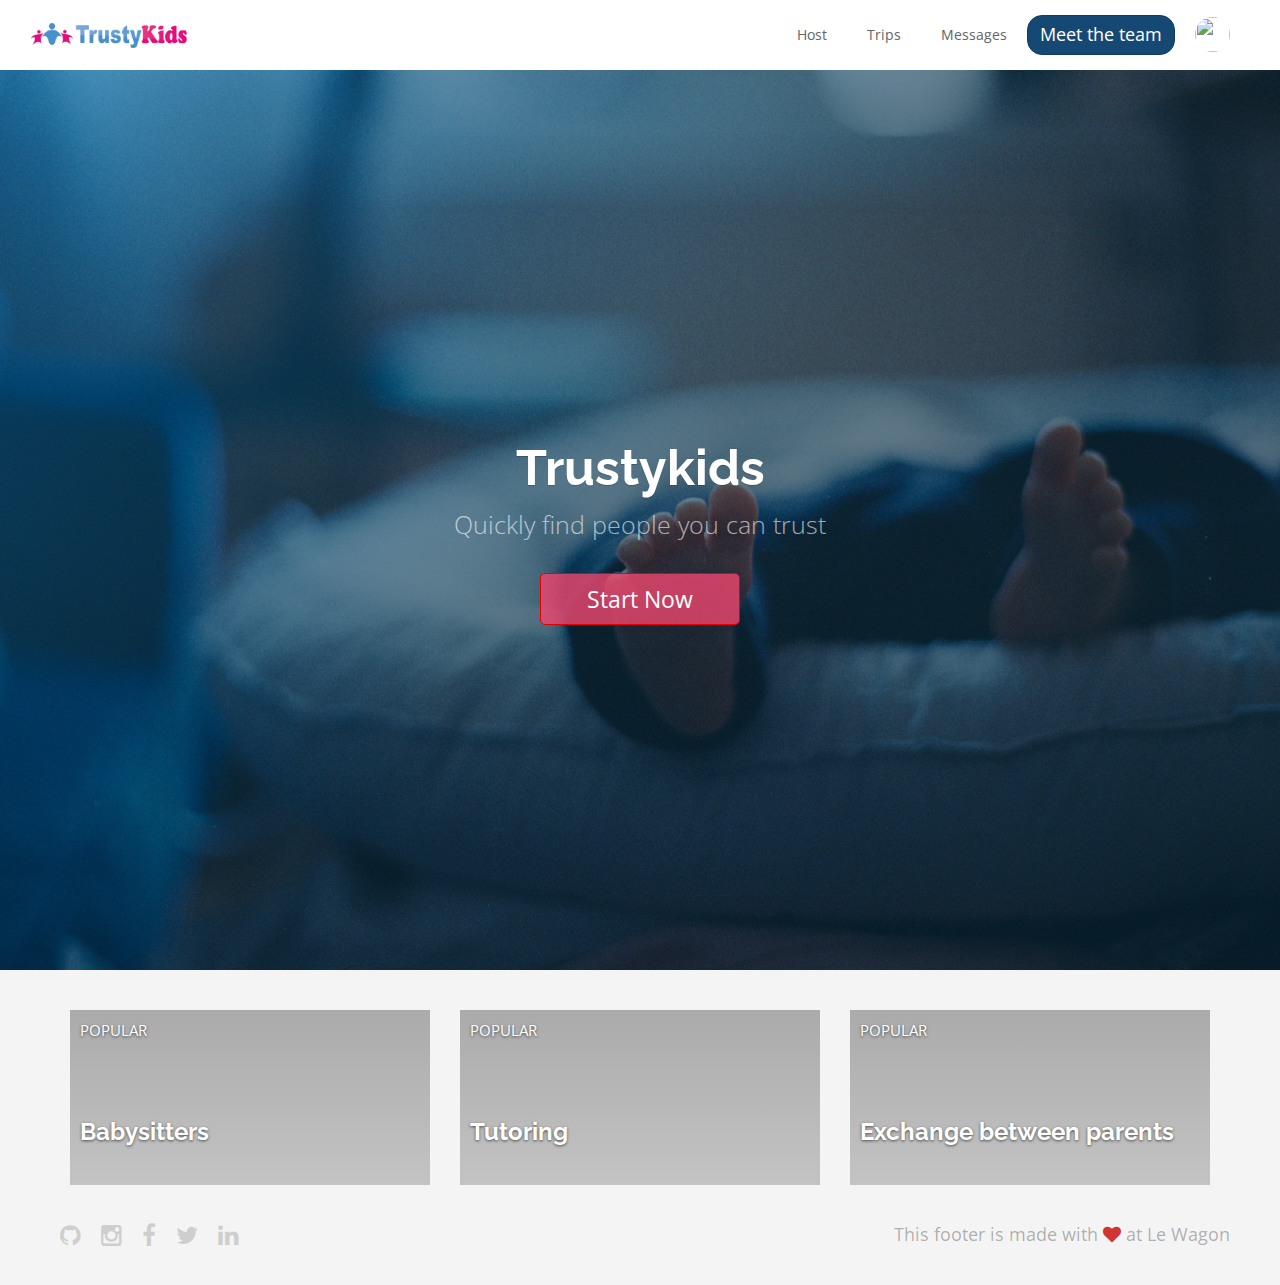
==== commit 99a9bdd5: "Automated commit at 2017-11-13 15:17:01 UTC by middleman-deploy 2.0.0-alpha" ====
--- a/index.html
+++ b/index.html
@@ -7,22 +7,122 @@
           content="width=device-width, initial-scale=1, shrink-to-fit=no">
     <!-- Use the title from a page's frontmatter if it has one -->
     <title>Le Wagon - Middleman</title>
-    <link href="stylesheets/application-3c48b980.css" rel="stylesheet" />
+    <link href="stylesheets/application-d24edf3d.css" rel="stylesheet" />
     <script src="javascripts/application-93de88c9.js"></script>
     <link href="images/favicon-f15af148.png" rel="icon" type="image/png" />
   </head>
   <body>
-    <div id="home">
-  <div class="home-content">
-    <img src="images/logo-acc9c0ec.png" width="200" alt="Logo" />
-    <p>
-      Middleman is now running!
-    </p>
-    <p class="about">
-      <a href="about.html">More about this template</a>
-    </p>
+
+    <div class="navbar-wagon">
+  <!-- Logo -->
+  <a href="/" class="navbar-wagon-brand">
+  <img src="images/trustykids-9807e381.png" id="logo" alt="Trustykids" />
+
+  </a>
+
+  <!-- Right Navigation -->
+  <div class="navbar-wagon-right hidden-xs hidden-sm">
+
+    <a href="" class="navbar-wagon-item navbar-wagon-link">Host</a>
+    <a href="" class="navbar-wagon-item navbar-wagon-link">Trips</a>
+    <a href="" class="navbar-wagon-item navbar-wagon-link">Messages</a>
+
+    <a href="team.html" class="btn btn-primary">Meet the team</a>
+
+
+    <!-- Profile picture with dropdown list -->
+    <div class="navbar-wagon-item">
+      <div class="dropdown">
+        <img src="https://kitt.lewagon.com/placeholder/users/ssaunier" class="avatar dropdown-toggle" id="navbar-wagon-menu" data-toggle="dropdown">
+
+        <ul class="dropdown-menu dropdown-menu-right navbar-wagon-dropdown-menu">
+          <li><a href="#">Profile</a></li>
+          <li><a href="#">Dashboard</a></li>
+          <li><a href="#">Log Out</a></li>
+        </ul>
+      </div>
+    </div>
+  </div>
+
+  <!-- Dropdown appearing on mobile only -->
+  <div class="navbar-wagon-item hidden-md hidden-lg">
+    <div class="dropdown">
+      <i class="fa fa-bars dropdown-toggle" data-toggle="dropdown"></i>
+      <ul class="dropdown-menu dropdown-menu-right navbar-wagon-dropdown-menu">
+        <li><a href="#">Presentation</a></li>
+        <li><a href="#">FAQ</a></li>
+        <li><a href="#">Messagese</a></li>
+      </ul>
+    </div>
   </div>
 </div>
 
+
+
+    <div class="banner" style="background-image: linear-gradient(-225deg, rgba(0,101,168,0.6) 0%, rgba(0,36,61,0.6) 50%), url('images/background-9b780836.jpg');">
+  <div class="banner-content">
+    <h1>Trustykids</h1>
+    <p>Quickly find people you can trust</p>
+    <a href="team.html" class="btn btn-danger btn-lg" id="call-to-action">Start Now</a>
+  </div>
+</div>
+
+
+<div class="container">
+  <div class="row">
+    <div class="col-xs-12 col-sm-4">
+      <!-- insert <div class="card"> -->
+        <div class="card" style="background-image: linear-gradient(rgba(0,0,0,0.3), rgba(0,0,0,0.2)), url('https://kitt.lewagon.com/placeholder/cities/shanghai');">
+          <div class="card-category">Popular</div>
+          <div class="card-description">
+            <h2>Babysitters</h2>
+
+          </div>
+
+          <a class="card-link" href="#" ></a>
+        </div>
+    </div>
+    <div class="col-xs-12 col-sm-4">
+      <!-- insert <div class="card"> -->
+        <div class="card" style="background-image: linear-gradient(rgba(0,0,0,0.3), rgba(0,0,0,0.2)), url('https://kitt.lewagon.com/placeholder/cities/berlin');">
+          <div class="card-category">Popular</div>
+          <div class="card-description">
+            <h2>Tutoring</h2>
+
+          </div>
+          <a class="card-link" href="#" ></a>
+        </div>
+    </div>
+    <div class="col-xs-12 col-sm-4">
+      <!-- insert <div class="card"> -->
+        <div class="card" style="background-image: linear-gradient(rgba(0,0,0,0.3), rgba(0,0,0,0.2)), url('https://kitt.lewagon.com/placeholder/cities/paris');">
+          <div class="card-category">Popular</div>
+          <div class="card-description">
+            <h2>Exchange between parents</h2>
+
+          </div>
+          <a class="card-link" href="#" ></a>
+        </div>
+    </div>
+  </div>
+</div>
+
+
+
+
+    <div class="footer">
+  <div class="footer-links">
+    <a href="#"><i class="fa fa-github"></i></a>
+    <a href="#"><i class="fa fa-instagram"></i></a>
+    <a href="#"><i class="fa fa-facebook"></i></a>
+    <a href="#"><i class="fa fa-twitter"></i></a>
+    <a href="#"><i class="fa fa-linkedin"></i></a>
+  </div>
+  <div class="footer-copyright">
+    This footer is made with <i class="fa fa-heart"></i> at Le Wagon
+  </div>
+</div>
+
+
   </body>
 </html>
--- a/stylesheets/application-d24edf3d.css
+++ b/stylesheets/application-d24edf3d.css
@@ -0,0 +1,8 @@
+@import url("https://fonts.googleapis.com/css?family=Open+Sans:400,300,700|Raleway:400,100,300,700,500");/*!
+ * Bootstrap v3.3.7 (http://getbootstrap.com)
+ * Copyright 2011-2016 Twitter, Inc.
+ * Licensed under MIT (https://github.com/twbs/bootstrap/blob/master/LICENSE)
+ *//*! normalize.css v3.0.3 | MIT License | github.com/necolas/normalize.css */html{font-family:sans-serif;-ms-text-size-adjust:100%;-webkit-text-size-adjust:100%}body{margin:0}article,aside,details,figcaption,figure,footer,header,hgroup,main,menu,nav,section,summary{display:block}audio,canvas,progress,video{display:inline-block;vertical-align:baseline}audio:not([controls]){display:none;height:0}[hidden],template{display:none}a{background-color:transparent}a:active,a:hover{outline:0}abbr[title]{border-bottom:1px dotted}b,strong{font-weight:bold}dfn{font-style:italic}h1{font-size:2em;margin:0.67em 0}mark{background:#ff0;color:#000}small{font-size:80%}sub,sup{font-size:75%;line-height:0;position:relative;vertical-align:baseline}sup{top:-0.5em}sub{bottom:-0.25em}img{border:0}svg:not(:root){overflow:hidden}figure{margin:1em 40px}hr{-webkit-box-sizing:content-box;box-sizing:content-box;height:0}pre{overflow:auto}code,kbd,pre,samp{font-family:monospace, monospace;font-size:1em}button,input,optgroup,select,textarea{color:inherit;font:inherit;margin:0}button{overflow:visible}button,select{text-transform:none}button,html input[type="button"],input[type="reset"],input[type="submit"]{-webkit-appearance:button;cursor:pointer}button[disabled],html input[disabled]{cursor:default}button::-moz-focus-inner,input::-moz-focus-inner{border:0;padding:0}input{line-height:normal}input[type="checkbox"],input[type="radio"]{-webkit-box-sizing:border-box;box-sizing:border-box;padding:0}input[type="number"]::-webkit-inner-spin-button,input[type="number"]::-webkit-outer-spin-button{height:auto}input[type="search"]{-webkit-appearance:textfield;-webkit-box-sizing:content-box;box-sizing:content-box}input[type="search"]::-webkit-search-cancel-button,input[type="search"]::-webkit-search-decoration{-webkit-appearance:none}fieldset{border:1px solid #c0c0c0;margin:0 2px;padding:0.35em 0.625em 0.75em}legend{border:0;padding:0}textarea{overflow:auto}optgroup{font-weight:bold}table{border-collapse:collapse;border-spacing:0}td,th{padding:0}/*! Source: https://github.com/h5bp/html5-boilerplate/blob/master/src/css/main.css */@media print{*,*:before,*:after{background:transparent !important;color:#000 !important;-webkit-box-shadow:none !important;box-shadow:none !important;text-shadow:none !important}a,a:visited{text-decoration:underline}a[href]:after{content:" (" attr(href) ")"}abbr[title]:after{content:" (" attr(title) ")"}a[href^="#"]:after,a[href^="javascript:"]:after{content:""}pre,blockquote{border:1px solid #999;page-break-inside:avoid}thead{display:table-header-group}tr,img{page-break-inside:avoid}img{max-width:100% !important}p,h2,h3{orphans:3;widows:3}h2,h3{page-break-after:avoid}.navbar{display:none}.btn>.caret,.dropup>.btn>.caret{border-top-color:#000 !important}.label{border:1px solid #000}.table{border-collapse:collapse !important}.table td,.table th{background-color:#fff !important}.table-bordered th,.table-bordered td{border:1px solid #ddd !important}}@font-face{font-family:'Glyphicons Halflings';src:url("../assets/bootstrap/glyphicons-halflings-regular-86b6f62b.eot");src:url("../assets/bootstrap/glyphicons-halflings-regular-86b6f62b.eot?#iefix") format("embedded-opentype"),url("../assets/bootstrap/glyphicons-halflings-regular-ca35b697.woff2") format("woff2"),url("../assets/bootstrap/glyphicons-halflings-regular-278e49a8.woff") format("woff"),url("../assets/bootstrap/glyphicons-halflings-regular-44bc1850.ttf") format("truetype"),url("../assets/bootstrap/glyphicons-halflings-regular-de51a849.svg#glyphicons_halflingsregular") format("svg")}.glyphicon{position:relative;top:1px;display:inline-block;font-family:'Glyphicons Halflings';font-style:normal;font-weight:normal;line-height:1;-webkit-font-smoothing:antialiased;-moz-osx-font-smoothing:grayscale}.glyphicon-asterisk:before{content:"\002a"}.glyphicon-plus:before{content:"\002b"}.glyphicon-euro:before,.glyphicon-eur:before{content:"\20ac"}.glyphicon-minus:before{content:"\2212"}.glyphicon-cloud:before{content:"\2601"}.glyphicon-envelope:before{content:"\2709"}.glyphicon-pencil:before{content:"\270f"}.glyphicon-glass:before{content:"\e001"}.glyphicon-music:before{content:"\e002"}.glyphicon-search:before{content:"\e003"}.glyphicon-heart:before{content:"\e005"}.glyphicon-star:before{content:"\e006"}.glyphicon-star-empty:before{content:"\e007"}.glyphicon-user:before{content:"\e008"}.glyphicon-film:before{content:"\e009"}.glyphicon-th-large:before{content:"\e010"}.glyphicon-th:before{content:"\e011"}.glyphicon-th-list:before{content:"\e012"}.glyphicon-ok:before{content:"\e013"}.glyphicon-remove:before{content:"\e014"}.glyphicon-zoom-in:before{content:"\e015"}.glyphicon-zoom-out:before{content:"\e016"}.glyphicon-off:before{content:"\e017"}.glyphicon-signal:before{content:"\e018"}.glyphicon-cog:before{content:"\e019"}.glyphicon-trash:before{content:"\e020"}.glyphicon-home:before{content:"\e021"}.glyphicon-file:before{content:"\e022"}.glyphicon-time:before{content:"\e023"}.glyphicon-road:before{content:"\e024"}.glyphicon-download-alt:before{content:"\e025"}.glyphicon-download:before{content:"\e026"}.glyphicon-upload:before{content:"\e027"}.glyphicon-inbox:before{content:"\e028"}.glyphicon-play-circle:before{content:"\e029"}.glyphicon-repeat:before{content:"\e030"}.glyphicon-refresh:before{content:"\e031"}.glyphicon-list-alt:before{content:"\e032"}.glyphicon-lock:before{content:"\e033"}.glyphicon-flag:before{content:"\e034"}.glyphicon-headphones:before{content:"\e035"}.glyphicon-volume-off:before{content:"\e036"}.glyphicon-volume-down:before{content:"\e037"}.glyphicon-volume-up:before{content:"\e038"}.glyphicon-qrcode:before{content:"\e039"}.glyphicon-barcode:before{content:"\e040"}.glyphicon-tag:before{content:"\e041"}.glyphicon-tags:before{content:"\e042"}.glyphicon-book:before{content:"\e043"}.glyphicon-bookmark:before{content:"\e044"}.glyphicon-print:before{content:"\e045"}.glyphicon-camera:before{content:"\e046"}.glyphicon-font:before{content:"\e047"}.glyphicon-bold:before{content:"\e048"}.glyphicon-italic:before{content:"\e049"}.glyphicon-text-height:before{content:"\e050"}.glyphicon-text-width:before{content:"\e051"}.glyphicon-align-left:before{content:"\e052"}.glyphicon-align-center:before{content:"\e053"}.glyphicon-align-right:before{content:"\e054"}.glyphicon-align-justify:before{content:"\e055"}.glyphicon-list:before{content:"\e056"}.glyphicon-indent-left:before{content:"\e057"}.glyphicon-indent-right:before{content:"\e058"}.glyphicon-facetime-video:before{content:"\e059"}.glyphicon-picture:before{content:"\e060"}.glyphicon-map-marker:before{content:"\e062"}.glyphicon-adjust:before{content:"\e063"}.glyphicon-tint:before{content:"\e064"}.glyphicon-edit:before{content:"\e065"}.glyphicon-share:before{content:"\e066"}.glyphicon-check:before{content:"\e067"}.glyphicon-move:before{content:"\e068"}.glyphicon-step-backward:before{content:"\e069"}.glyphicon-fast-backward:before{content:"\e070"}.glyphicon-backward:before{content:"\e071"}.glyphicon-play:before{content:"\e072"}.glyphicon-pause:before{content:"\e073"}.glyphicon-stop:before{content:"\e074"}.glyphicon-forward:before{content:"\e075"}.glyphicon-fast-forward:before{content:"\e076"}.glyphicon-step-forward:before{content:"\e077"}.glyphicon-eject:before{content:"\e078"}.glyphicon-chevron-left:before{content:"\e079"}.glyphicon-chevron-right:before{content:"\e080"}.glyphicon-plus-sign:before{content:"\e081"}.glyphicon-minus-sign:before{content:"\e082"}.glyphicon-remove-sign:before{content:"\e083"}.glyphicon-ok-sign:before{content:"\e084"}.glyphicon-question-sign:before{content:"\e085"}.glyphicon-info-sign:before{content:"\e086"}.glyphicon-screenshot:before{content:"\e087"}.glyphicon-remove-circle:before{content:"\e088"}.glyphicon-ok-circle:before{content:"\e089"}.glyphicon-ban-circle:before{content:"\e090"}.glyphicon-arrow-left:before{content:"\e091"}.glyphicon-arrow-right:before{content:"\e092"}.glyphicon-arrow-up:before{content:"\e093"}.glyphicon-arrow-down:before{content:"\e094"}.glyphicon-share-alt:before{content:"\e095"}.glyphicon-resize-full:before{content:"\e096"}.glyphicon-resize-small:before{content:"\e097"}.glyphicon-exclamation-sign:before{content:"\e101"}.glyphicon-gift:before{content:"\e102"}.glyphicon-leaf:before{content:"\e103"}.glyphicon-fire:before{content:"\e104"}.glyphicon-eye-open:before{content:"\e105"}.glyphicon-eye-close:before{content:"\e106"}.glyphicon-warning-sign:before{content:"\e107"}.glyphicon-plane:before{content:"\e108"}.glyphicon-calendar:before{content:"\e109"}.glyphicon-random:before{content:"\e110"}.glyphicon-comment:before{content:"\e111"}.glyphicon-magnet:before{content:"\e112"}.glyphicon-chevron-up:before{content:"\e113"}.glyphicon-chevron-down:before{content:"\e114"}.glyphicon-retweet:before{content:"\e115"}.glyphicon-shopping-cart:before{content:"\e116"}.glyphicon-folder-close:before{content:"\e117"}.glyphicon-folder-open:before{content:"\e118"}.glyphicon-resize-vertical:before{content:"\e119"}.glyphicon-resize-horizontal:before{content:"\e120"}.glyphicon-hdd:before{content:"\e121"}.glyphicon-bullhorn:before{content:"\e122"}.glyphicon-bell:before{content:"\e123"}.glyphicon-certificate:before{content:"\e124"}.glyphicon-thumbs-up:before{content:"\e125"}.glyphicon-thumbs-down:before{content:"\e126"}.glyphicon-hand-right:before{content:"\e127"}.glyphicon-hand-left:before{content:"\e128"}.glyphicon-hand-up:before{content:"\e129"}.glyphicon-hand-down:before{content:"\e130"}.glyphicon-circle-arrow-right:before{content:"\e131"}.glyphicon-circle-arrow-left:before{content:"\e132"}.glyphicon-circle-arrow-up:before{content:"\e133"}.glyphicon-circle-arrow-down:before{content:"\e134"}.glyphicon-globe:before{content:"\e135"}.glyphicon-wrench:before{content:"\e136"}.glyphicon-tasks:before{content:"\e137"}.glyphicon-filter:before{content:"\e138"}.glyphicon-briefcase:before{content:"\e139"}.glyphicon-fullscreen:before{content:"\e140"}.glyphicon-dashboard:before{content:"\e141"}.glyphicon-paperclip:before{content:"\e142"}.glyphicon-heart-empty:before{content:"\e143"}.glyphicon-link:before{content:"\e144"}.glyphicon-phone:before{content:"\e145"}.glyphicon-pushpin:before{content:"\e146"}.glyphicon-usd:before{content:"\e148"}.glyphicon-gbp:before{content:"\e149"}.glyphicon-sort:before{content:"\e150"}.glyphicon-sort-by-alphabet:before{content:"\e151"}.glyphicon-sort-by-alphabet-alt:before{content:"\e152"}.glyphicon-sort-by-order:before{content:"\e153"}.glyphicon-sort-by-order-alt:before{content:"\e154"}.glyphicon-sort-by-attributes:before{content:"\e155"}.glyphicon-sort-by-attributes-alt:before{content:"\e156"}.glyphicon-unchecked:before{content:"\e157"}.glyphicon-expand:before{content:"\e158"}.glyphicon-collapse-down:before{content:"\e159"}.glyphicon-collapse-up:before{content:"\e160"}.glyphicon-log-in:before{content:"\e161"}.glyphicon-flash:before{content:"\e162"}.glyphicon-log-out:before{content:"\e163"}.glyphicon-new-window:before{content:"\e164"}.glyphicon-record:before{content:"\e165"}.glyphicon-save:before{content:"\e166"}.glyphicon-open:before{content:"\e167"}.glyphicon-saved:before{content:"\e168"}.glyphicon-import:before{content:"\e169"}.glyphicon-export:before{content:"\e170"}.glyphicon-send:before{content:"\e171"}.glyphicon-floppy-disk:before{content:"\e172"}.glyphicon-floppy-saved:before{content:"\e173"}.glyphicon-floppy-remove:before{content:"\e174"}.glyphicon-floppy-save:before{content:"\e175"}.glyphicon-floppy-open:before{content:"\e176"}.glyphicon-credit-card:before{content:"\e177"}.glyphicon-transfer:before{content:"\e178"}.glyphicon-cutlery:before{content:"\e179"}.glyphicon-header:before{content:"\e180"}.glyphicon-compressed:before{content:"\e181"}.glyphicon-earphone:before{content:"\e182"}.glyphicon-phone-alt:before{content:"\e183"}.glyphicon-tower:before{content:"\e184"}.glyphicon-stats:before{content:"\e185"}.glyphicon-sd-video:before{content:"\e186"}.glyphicon-hd-video:before{content:"\e187"}.glyphicon-subtitles:before{content:"\e188"}.glyphicon-sound-stereo:before{content:"\e189"}.glyphicon-sound-dolby:before{content:"\e190"}.glyphicon-sound-5-1:before{content:"\e191"}.glyphicon-sound-6-1:before{content:"\e192"}.glyphicon-sound-7-1:before{content:"\e193"}.glyphicon-copyright-mark:before{content:"\e194"}.glyphicon-registration-mark:before{content:"\e195"}.glyphicon-cloud-download:before{content:"\e197"}.glyphicon-cloud-upload:before{content:"\e198"}.glyphicon-tree-conifer:before{content:"\e199"}.glyphicon-tree-deciduous:before{content:"\e200"}.glyphicon-cd:before{content:"\e201"}.glyphicon-save-file:before{content:"\e202"}.glyphicon-open-file:before{content:"\e203"}.glyphicon-level-up:before{content:"\e204"}.glyphicon-copy:before{content:"\e205"}.glyphicon-paste:before{content:"\e206"}.glyphicon-alert:before{content:"\e209"}.glyphicon-equalizer:before{content:"\e210"}.glyphicon-king:before{content:"\e211"}.glyphicon-queen:before{content:"\e212"}.glyphicon-pawn:before{content:"\e213"}.glyphicon-bishop:before{content:"\e214"}.glyphicon-knight:before{content:"\e215"}.glyphicon-baby-formula:before{content:"\e216"}.glyphicon-tent:before{content:"\26fa"}.glyphicon-blackboard:before{content:"\e218"}.glyphicon-bed:before{content:"\e219"}.glyphicon-apple:before{content:"\f8ff"}.glyphicon-erase:before{content:"\e221"}.glyphicon-hourglass:before{content:"\231b"}.glyphicon-lamp:before{content:"\e223"}.glyphicon-duplicate:before{content:"\e224"}.glyphicon-piggy-bank:before{content:"\e225"}.glyphicon-scissors:before{content:"\e226"}.glyphicon-bitcoin:before{content:"\e227"}.glyphicon-btc:before{content:"\e227"}.glyphicon-xbt:before{content:"\e227"}.glyphicon-yen:before{content:"\00a5"}.glyphicon-jpy:before{content:"\00a5"}.glyphicon-ruble:before{content:"\20bd"}.glyphicon-rub:before{content:"\20bd"}.glyphicon-scale:before{content:"\e230"}.glyphicon-ice-lolly:before{content:"\e231"}.glyphicon-ice-lolly-tasted:before{content:"\e232"}.glyphicon-education:before{content:"\e233"}.glyphicon-option-horizontal:before{content:"\e234"}.glyphicon-option-vertical:before{content:"\e235"}.glyphicon-menu-hamburger:before{content:"\e236"}.glyphicon-modal-window:before{content:"\e237"}.glyphicon-oil:before{content:"\e238"}.glyphicon-grain:before{content:"\e239"}.glyphicon-sunglasses:before{content:"\e240"}.glyphicon-text-size:before{content:"\e241"}.glyphicon-text-color:before{content:"\e242"}.glyphicon-text-background:before{content:"\e243"}.glyphicon-object-align-top:before{content:"\e244"}.glyphicon-object-align-bottom:before{content:"\e245"}.glyphicon-object-align-horizontal:before{content:"\e246"}.glyphicon-object-align-left:before{content:"\e247"}.glyphicon-object-align-vertical:before{content:"\e248"}.glyphicon-object-align-right:before{content:"\e249"}.glyphicon-triangle-right:before{content:"\e250"}.glyphicon-triangle-left:before{content:"\e251"}.glyphicon-triangle-bottom:before{content:"\e252"}.glyphicon-triangle-top:before{content:"\e253"}.glyphicon-console:before{content:"\e254"}.glyphicon-superscript:before{content:"\e255"}.glyphicon-subscript:before{content:"\e256"}.glyphicon-menu-left:before{content:"\e257"}.glyphicon-menu-right:before{content:"\e258"}.glyphicon-menu-down:before{content:"\e259"}.glyphicon-menu-up:before{content:"\e260"}*{-webkit-box-sizing:border-box;box-sizing:border-box}*:before,*:after{-webkit-box-sizing:border-box;box-sizing:border-box}html{font-size:10px;-webkit-tap-highlight-color:transparent}body{font-family:"Open Sans", "Helvetica", "sans-serif";font-size:18px;line-height:1.42857143;color:#9a9a9a;background-color:#F4F4F4}input,button,select,textarea{font-family:inherit;font-size:inherit;line-height:inherit}a{color:#164874;text-decoration:none}a:hover,a:focus{color:#0a2034;text-decoration:underline}a:focus{outline:5px auto -webkit-focus-ring-color;outline-offset:-2px}figure{margin:0}img{vertical-align:middle}.img-responsive{display:block;max-width:100%;height:auto}.img-rounded{border-radius:2px}.img-thumbnail{padding:4px;line-height:1.42857143;background-color:#F4F4F4;border:1px solid #ddd;border-radius:15px;-webkit-transition:all 0.2s ease-in-out;transition:all 0.2s ease-in-out;display:inline-block;max-width:100%;height:auto}.img-circle{border-radius:50%}hr{margin-top:25px;margin-bottom:25px;border:0;border-top:1px solid white}.sr-only{position:absolute;width:1px;height:1px;margin:-1px;padding:0;overflow:hidden;clip:rect(0, 0, 0, 0);border:0}.sr-only-focusable:active,.sr-only-focusable:focus{position:static;width:auto;height:auto;margin:0;overflow:visible;clip:auto}[role="button"]{cursor:pointer}h1,h2,h3,h4,h5,h6,.h1,.h2,.h3,.h4,.h5,.h6{font-family:"Raleway", "Helvetica", "sans-serif";font-weight:500;line-height:1.1;color:inherit}h1 small,h1 .small,h2 small,h2 .small,h3 small,h3 .small,h4 small,h4 .small,h5 small,h5 .small,h6 small,h6 .small,.h1 small,.h1 .small,.h2 small,.h2 .small,.h3 small,.h3 .small,.h4 small,.h4 .small,.h5 small,.h5 .small,.h6 small,.h6 .small{font-weight:normal;line-height:1;color:#dedede}h1,.h1,h2,.h2,h3,.h3{margin-top:25px;margin-bottom:12.5px}h1 small,h1 .small,.h1 small,.h1 .small,h2 small,h2 .small,.h2 small,.h2 .small,h3 small,h3 .small,.h3 small,.h3 .small{font-size:65%}h4,.h4,h5,.h5,h6,.h6{margin-top:12.5px;margin-bottom:12.5px}h4 small,h4 .small,.h4 small,.h4 .small,h5 small,h5 .small,.h5 small,.h5 .small,h6 small,h6 .small,.h6 small,.h6 .small{font-size:75%}h1,.h1{font-size:46px}h2,.h2{font-size:38px}h3,.h3{font-size:31px}h4,.h4{font-size:23px}h5,.h5{font-size:18px}h6,.h6{font-size:16px}p{margin:0 0 12.5px}.lead{margin-bottom:25px;font-size:20px;font-weight:300;line-height:1.4}@media (min-width: 768px){.lead{font-size:27px}}small,.small{font-size:88%}mark,.mark{background-color:#fcf8e3;padding:.2em}.text-left{text-align:left}.text-right{text-align:right}.text-center{text-align:center}.text-justify{text-align:justify}.text-nowrap{white-space:nowrap}.text-lowercase{text-transform:lowercase}.text-uppercase,.initialism{text-transform:uppercase}.text-capitalize{text-transform:capitalize}.text-muted{color:#dedede}.text-primary{color:#164874}a.text-primary:hover,a.text-primary:focus{color:#0e2d49}.text-success{color:#3c763d}a.text-success:hover,a.text-success:focus{color:#2b542c}.text-info{color:#31708f}a.text-info:hover,a.text-info:focus{color:#245269}.text-warning{color:#8a6d3b}a.text-warning:hover,a.text-warning:focus{color:#66512c}.text-danger{color:#a94442}a.text-danger:hover,a.text-danger:focus{color:#843534}.bg-primary{color:#fff}.bg-primary{background-color:#164874}a.bg-primary:hover,a.bg-primary:focus{background-color:#0e2d49}.bg-success{background-color:#dff0d8}a.bg-success:hover,a.bg-success:focus{background-color:#c1e2b3}.bg-info{background-color:#d9edf7}a.bg-info:hover,a.bg-info:focus{background-color:#afd9ee}.bg-warning{background-color:#fcf8e3}a.bg-warning:hover,a.bg-warning:focus{background-color:#f7ecb5}.bg-danger{background-color:#f2dede}a.bg-danger:hover,a.bg-danger:focus{background-color:#e4b9b9}.page-header{padding-bottom:11.5px;margin:50px 0 25px;border-bottom:1px solid white}ul,ol{margin-top:0;margin-bottom:12.5px}ul ul,ul ol,ol ul,ol ol{margin-bottom:0}.list-unstyled{padding-left:0;list-style:none}.list-inline{padding-left:0;list-style:none;margin-left:-5px}.list-inline>li{display:inline-block;padding-left:5px;padding-right:5px}dl{margin-top:0;margin-bottom:25px}dt,dd{line-height:1.42857143}dt{font-weight:bold}dd{margin-left:0}.dl-horizontal dd:before,.dl-horizontal dd:after{content:" ";display:table}.dl-horizontal dd:after{clear:both}@media (min-width: 768px){.dl-horizontal dt{float:left;width:160px;clear:left;text-align:right;overflow:hidden;text-overflow:ellipsis;white-space:nowrap}.dl-horizontal dd{margin-left:180px}}abbr[title],abbr[data-original-title]{cursor:help;border-bottom:1px dotted #dedede}.initialism{font-size:90%}blockquote{padding:12.5px 25px;margin:0 0 25px;font-size:22.5px;border-left:5px solid white}blockquote p:last-child,blockquote ul:last-child,blockquote ol:last-child{margin-bottom:0}blockquote footer,blockquote small,blockquote .small{display:block;font-size:80%;line-height:1.42857143;color:#dedede}blockquote footer:before,blockquote small:before,blockquote .small:before{content:'\2014 \00A0'}.blockquote-reverse,blockquote.pull-right{padding-right:15px;padding-left:0;border-right:5px solid white;border-left:0;text-align:right}.blockquote-reverse footer:before,.blockquote-reverse small:before,.blockquote-reverse .small:before,blockquote.pull-right footer:before,blockquote.pull-right small:before,blockquote.pull-right .small:before{content:''}.blockquote-reverse footer:after,.blockquote-reverse small:after,.blockquote-reverse .small:after,blockquote.pull-right footer:after,blockquote.pull-right small:after,blockquote.pull-right .small:after{content:'\00A0 \2014'}address{margin-bottom:25px;font-style:normal;line-height:1.42857143}code,kbd,pre,samp{font-family:Menlo, Monaco, Consolas, "Courier New", monospace}code{padding:2px 4px;font-size:90%;color:#c7254e;background-color:#f9f2f4;border-radius:15px}kbd{padding:2px 4px;font-size:90%;color:#fff;background-color:#333;border-radius:2px;-webkit-box-shadow:inset 0 -1px 0 rgba(0,0,0,0.25);box-shadow:inset 0 -1px 0 rgba(0,0,0,0.25)}kbd kbd{padding:0;font-size:100%;font-weight:bold;-webkit-box-shadow:none;box-shadow:none}pre{display:block;padding:12px;margin:0 0 12.5px;font-size:17px;line-height:1.42857143;word-break:break-all;word-wrap:break-word;color:#9a9a9a;background-color:#f5f5f5;border:1px solid #ccc;border-radius:15px}pre code{padding:0;font-size:inherit;color:inherit;white-space:pre-wrap;background-color:transparent;border-radius:0}.pre-scrollable{max-height:340px;overflow-y:scroll}.container{margin-right:auto;margin-left:auto;padding-left:15px;padding-right:15px}.container:before,.container:after{content:" ";display:table}.container:after{clear:both}@media (min-width: 768px){.container{width:750px}}@media (min-width: 992px){.container{width:970px}}@media (min-width: 1200px){.container{width:1170px}}.container-fluid{margin-right:auto;margin-left:auto;padding-left:15px;padding-right:15px}.container-fluid:before,.container-fluid:after{content:" ";display:table}.container-fluid:after{clear:both}.row{margin-left:-15px;margin-right:-15px}.row:before,.row:after{content:" ";display:table}.row:after{clear:both}.col-xs-1,.col-sm-1,.col-md-1,.col-lg-1,.col-xs-2,.col-sm-2,.col-md-2,.col-lg-2,.col-xs-3,.col-sm-3,.col-md-3,.col-lg-3,.col-xs-4,.col-sm-4,.col-md-4,.col-lg-4,.col-xs-5,.col-sm-5,.col-md-5,.col-lg-5,.col-xs-6,.col-sm-6,.col-md-6,.col-lg-6,.col-xs-7,.col-sm-7,.col-md-7,.col-lg-7,.col-xs-8,.col-sm-8,.col-md-8,.col-lg-8,.col-xs-9,.col-sm-9,.col-md-9,.col-lg-9,.col-xs-10,.col-sm-10,.col-md-10,.col-lg-10,.col-xs-11,.col-sm-11,.col-md-11,.col-lg-11,.col-xs-12,.col-sm-12,.col-md-12,.col-lg-12{position:relative;min-height:1px;padding-left:15px;padding-right:15px}.col-xs-1,.col-xs-2,.col-xs-3,.col-xs-4,.col-xs-5,.col-xs-6,.col-xs-7,.col-xs-8,.col-xs-9,.col-xs-10,.col-xs-11,.col-xs-12{float:left}.col-xs-1{width:8.33333333%}.col-xs-2{width:16.66666667%}.col-xs-3{width:25%}.col-xs-4{width:33.33333333%}.col-xs-5{width:41.66666667%}.col-xs-6{width:50%}.col-xs-7{width:58.33333333%}.col-xs-8{width:66.66666667%}.col-xs-9{width:75%}.col-xs-10{width:83.33333333%}.col-xs-11{width:91.66666667%}.col-xs-12{width:100%}.col-xs-pull-0{right:auto}.col-xs-pull-1{right:8.33333333%}.col-xs-pull-2{right:16.66666667%}.col-xs-pull-3{right:25%}.col-xs-pull-4{right:33.33333333%}.col-xs-pull-5{right:41.66666667%}.col-xs-pull-6{right:50%}.col-xs-pull-7{right:58.33333333%}.col-xs-pull-8{right:66.66666667%}.col-xs-pull-9{right:75%}.col-xs-pull-10{right:83.33333333%}.col-xs-pull-11{right:91.66666667%}.col-xs-pull-12{right:100%}.col-xs-push-0{left:auto}.col-xs-push-1{left:8.33333333%}.col-xs-push-2{left:16.66666667%}.col-xs-push-3{left:25%}.col-xs-push-4{left:33.33333333%}.col-xs-push-5{left:41.66666667%}.col-xs-push-6{left:50%}.col-xs-push-7{left:58.33333333%}.col-xs-push-8{left:66.66666667%}.col-xs-push-9{left:75%}.col-xs-push-10{left:83.33333333%}.col-xs-push-11{left:91.66666667%}.col-xs-push-12{left:100%}.col-xs-offset-0{margin-left:0%}.col-xs-offset-1{margin-left:8.33333333%}.col-xs-offset-2{margin-left:16.66666667%}.col-xs-offset-3{margin-left:25%}.col-xs-offset-4{margin-left:33.33333333%}.col-xs-offset-5{margin-left:41.66666667%}.col-xs-offset-6{margin-left:50%}.col-xs-offset-7{margin-left:58.33333333%}.col-xs-offset-8{margin-left:66.66666667%}.col-xs-offset-9{margin-left:75%}.col-xs-offset-10{margin-left:83.33333333%}.col-xs-offset-11{margin-left:91.66666667%}.col-xs-offset-12{margin-left:100%}@media (min-width: 768px){.col-sm-1,.col-sm-2,.col-sm-3,.col-sm-4,.col-sm-5,.col-sm-6,.col-sm-7,.col-sm-8,.col-sm-9,.col-sm-10,.col-sm-11,.col-sm-12{float:left}.col-sm-1{width:8.33333333%}.col-sm-2{width:16.66666667%}.col-sm-3{width:25%}.col-sm-4{width:33.33333333%}.col-sm-5{width:41.66666667%}.col-sm-6{width:50%}.col-sm-7{width:58.33333333%}.col-sm-8{width:66.66666667%}.col-sm-9{width:75%}.col-sm-10{width:83.33333333%}.col-sm-11{width:91.66666667%}.col-sm-12{width:100%}.col-sm-pull-0{right:auto}.col-sm-pull-1{right:8.33333333%}.col-sm-pull-2{right:16.66666667%}.col-sm-pull-3{right:25%}.col-sm-pull-4{right:33.33333333%}.col-sm-pull-5{right:41.66666667%}.col-sm-pull-6{right:50%}.col-sm-pull-7{right:58.33333333%}.col-sm-pull-8{right:66.66666667%}.col-sm-pull-9{right:75%}.col-sm-pull-10{right:83.33333333%}.col-sm-pull-11{right:91.66666667%}.col-sm-pull-12{right:100%}.col-sm-push-0{left:auto}.col-sm-push-1{left:8.33333333%}.col-sm-push-2{left:16.66666667%}.col-sm-push-3{left:25%}.col-sm-push-4{left:33.33333333%}.col-sm-push-5{left:41.66666667%}.col-sm-push-6{left:50%}.col-sm-push-7{left:58.33333333%}.col-sm-push-8{left:66.66666667%}.col-sm-push-9{left:75%}.col-sm-push-10{left:83.33333333%}.col-sm-push-11{left:91.66666667%}.col-sm-push-12{left:100%}.col-sm-offset-0{margin-left:0%}.col-sm-offset-1{margin-left:8.33333333%}.col-sm-offset-2{margin-left:16.66666667%}.col-sm-offset-3{margin-left:25%}.col-sm-offset-4{margin-left:33.33333333%}.col-sm-offset-5{margin-left:41.66666667%}.col-sm-offset-6{margin-left:50%}.col-sm-offset-7{margin-left:58.33333333%}.col-sm-offset-8{margin-left:66.66666667%}.col-sm-offset-9{margin-left:75%}.col-sm-offset-10{margin-left:83.33333333%}.col-sm-offset-11{margin-left:91.66666667%}.col-sm-offset-12{margin-left:100%}}@media (min-width: 992px){.col-md-1,.col-md-2,.col-md-3,.col-md-4,.col-md-5,.col-md-6,.col-md-7,.col-md-8,.col-md-9,.col-md-10,.col-md-11,.col-md-12{float:left}.col-md-1{width:8.33333333%}.col-md-2{width:16.66666667%}.col-md-3{width:25%}.col-md-4{width:33.33333333%}.col-md-5{width:41.66666667%}.col-md-6{width:50%}.col-md-7{width:58.33333333%}.col-md-8{width:66.66666667%}.col-md-9{width:75%}.col-md-10{width:83.33333333%}.col-md-11{width:91.66666667%}.col-md-12{width:100%}.col-md-pull-0{right:auto}.col-md-pull-1{right:8.33333333%}.col-md-pull-2{right:16.66666667%}.col-md-pull-3{right:25%}.col-md-pull-4{right:33.33333333%}.col-md-pull-5{right:41.66666667%}.col-md-pull-6{right:50%}.col-md-pull-7{right:58.33333333%}.col-md-pull-8{right:66.66666667%}.col-md-pull-9{right:75%}.col-md-pull-10{right:83.33333333%}.col-md-pull-11{right:91.66666667%}.col-md-pull-12{right:100%}.col-md-push-0{left:auto}.col-md-push-1{left:8.33333333%}.col-md-push-2{left:16.66666667%}.col-md-push-3{left:25%}.col-md-push-4{left:33.33333333%}.col-md-push-5{left:41.66666667%}.col-md-push-6{left:50%}.col-md-push-7{left:58.33333333%}.col-md-push-8{left:66.66666667%}.col-md-push-9{left:75%}.col-md-push-10{left:83.33333333%}.col-md-push-11{left:91.66666667%}.col-md-push-12{left:100%}.col-md-offset-0{margin-left:0%}.col-md-offset-1{margin-left:8.33333333%}.col-md-offset-2{margin-left:16.66666667%}.col-md-offset-3{margin-left:25%}.col-md-offset-4{margin-left:33.33333333%}.col-md-offset-5{margin-left:41.66666667%}.col-md-offset-6{margin-left:50%}.col-md-offset-7{margin-left:58.33333333%}.col-md-offset-8{margin-left:66.66666667%}.col-md-offset-9{margin-left:75%}.col-md-offset-10{margin-left:83.33333333%}.col-md-offset-11{margin-left:91.66666667%}.col-md-offset-12{margin-left:100%}}@media (min-width: 1200px){.col-lg-1,.col-lg-2,.col-lg-3,.col-lg-4,.col-lg-5,.col-lg-6,.col-lg-7,.col-lg-8,.col-lg-9,.col-lg-10,.col-lg-11,.col-lg-12{float:left}.col-lg-1{width:8.33333333%}.col-lg-2{width:16.66666667%}.col-lg-3{width:25%}.col-lg-4{width:33.33333333%}.col-lg-5{width:41.66666667%}.col-lg-6{width:50%}.col-lg-7{width:58.33333333%}.col-lg-8{width:66.66666667%}.col-lg-9{width:75%}.col-lg-10{width:83.33333333%}.col-lg-11{width:91.66666667%}.col-lg-12{width:100%}.col-lg-pull-0{right:auto}.col-lg-pull-1{right:8.33333333%}.col-lg-pull-2{right:16.66666667%}.col-lg-pull-3{right:25%}.col-lg-pull-4{right:33.33333333%}.col-lg-pull-5{right:41.66666667%}.col-lg-pull-6{right:50%}.col-lg-pull-7{right:58.33333333%}.col-lg-pull-8{right:66.66666667%}.col-lg-pull-9{right:75%}.col-lg-pull-10{right:83.33333333%}.col-lg-pull-11{right:91.66666667%}.col-lg-pull-12{right:100%}.col-lg-push-0{left:auto}.col-lg-push-1{left:8.33333333%}.col-lg-push-2{left:16.66666667%}.col-lg-push-3{left:25%}.col-lg-push-4{left:33.33333333%}.col-lg-push-5{left:41.66666667%}.col-lg-push-6{left:50%}.col-lg-push-7{left:58.33333333%}.col-lg-push-8{left:66.66666667%}.col-lg-push-9{left:75%}.col-lg-push-10{left:83.33333333%}.col-lg-push-11{left:91.66666667%}.col-lg-push-12{left:100%}.col-lg-offset-0{margin-left:0%}.col-lg-offset-1{margin-left:8.33333333%}.col-lg-offset-2{margin-left:16.66666667%}.col-lg-offset-3{margin-left:25%}.col-lg-offset-4{margin-left:33.33333333%}.col-lg-offset-5{margin-left:41.66666667%}.col-lg-offset-6{margin-left:50%}.col-lg-offset-7{margin-left:58.33333333%}.col-lg-offset-8{margin-left:66.66666667%}.col-lg-offset-9{margin-left:75%}.col-lg-offset-10{margin-left:83.33333333%}.col-lg-offset-11{margin-left:91.66666667%}.col-lg-offset-12{margin-left:100%}}table{background-color:transparent}caption{padding-top:8px;padding-bottom:8px;color:#dedede;text-align:left}th{text-align:left}.table{width:100%;max-width:100%;margin-bottom:25px}.table>thead>tr>th,.table>thead>tr>td,.table>tbody>tr>th,.table>tbody>tr>td,.table>tfoot>tr>th,.table>tfoot>tr>td{padding:8px;line-height:1.42857143;vertical-align:top;border-top:1px solid #ddd}.table>thead>tr>th{vertical-align:bottom;border-bottom:2px solid #ddd}.table>caption+thead>tr:first-child>th,.table>caption+thead>tr:first-child>td,.table>colgroup+thead>tr:first-child>th,.table>colgroup+thead>tr:first-child>td,.table>thead:first-child>tr:first-child>th,.table>thead:first-child>tr:first-child>td{border-top:0}.table>tbody+tbody{border-top:2px solid #ddd}.table .table{background-color:#F4F4F4}.table-condensed>thead>tr>th,.table-condensed>thead>tr>td,.table-condensed>tbody>tr>th,.table-condensed>tbody>tr>td,.table-condensed>tfoot>tr>th,.table-condensed>tfoot>tr>td{padding:5px}.table-bordered{border:1px solid #ddd}.table-bordered>thead>tr>th,.table-bordered>thead>tr>td,.table-bordered>tbody>tr>th,.table-bordered>tbody>tr>td,.table-bordered>tfoot>tr>th,.table-bordered>tfoot>tr>td{border:1px solid #ddd}.table-bordered>thead>tr>th,.table-bordered>thead>tr>td{border-bottom-width:2px}.table-striped>tbody>tr:nth-of-type(odd){background-color:#f9f9f9}.table-hover>tbody>tr:hover{background-color:#f5f5f5}table col[class*="col-"]{position:static;float:none;display:table-column}table td[class*="col-"],table th[class*="col-"]{position:static;float:none;display:table-cell}.table>thead>tr>td.active,.table>thead>tr>th.active,.table>thead>tr.active>td,.table>thead>tr.active>th,.table>tbody>tr>td.active,.table>tbody>tr>th.active,.table>tbody>tr.active>td,.table>tbody>tr.active>th,.table>tfoot>tr>td.active,.table>tfoot>tr>th.active,.table>tfoot>tr.active>td,.table>tfoot>tr.active>th{background-color:#f5f5f5}.table-hover>tbody>tr>td.active:hover,.table-hover>tbody>tr>th.active:hover,.table-hover>tbody>tr.active:hover>td,.table-hover>tbody>tr:hover>.active,.table-hover>tbody>tr.active:hover>th{background-color:#e8e8e8}.table>thead>tr>td.success,.table>thead>tr>th.success,.table>thead>tr.success>td,.table>thead>tr.success>th,.table>tbody>tr>td.success,.table>tbody>tr>th.success,.table>tbody>tr.success>td,.table>tbody>tr.success>th,.table>tfoot>tr>td.success,.table>tfoot>tr>th.success,.table>tfoot>tr.success>td,.table>tfoot>tr.success>th{background-color:#dff0d8}.table-hover>tbody>tr>td.success:hover,.table-hover>tbody>tr>th.success:hover,.table-hover>tbody>tr.success:hover>td,.table-hover>tbody>tr:hover>.success,.table-hover>tbody>tr.success:hover>th{background-color:#d0e9c6}.table>thead>tr>td.info,.table>thead>tr>th.info,.table>thead>tr.info>td,.table>thead>tr.info>th,.table>tbody>tr>td.info,.table>tbody>tr>th.info,.table>tbody>tr.info>td,.table>tbody>tr.info>th,.table>tfoot>tr>td.info,.table>tfoot>tr>th.info,.table>tfoot>tr.info>td,.table>tfoot>tr.info>th{background-color:#d9edf7}.table-hover>tbody>tr>td.info:hover,.table-hover>tbody>tr>th.info:hover,.table-hover>tbody>tr.info:hover>td,.table-hover>tbody>tr:hover>.info,.table-hover>tbody>tr.info:hover>th{background-color:#c4e3f3}.table>thead>tr>td.warning,.table>thead>tr>th.warning,.table>thead>tr.warning>td,.table>thead>tr.warning>th,.table>tbody>tr>td.warning,.table>tbody>tr>th.warning,.table>tbody>tr.warning>td,.table>tbody>tr.warning>th,.table>tfoot>tr>td.warning,.table>tfoot>tr>th.warning,.table>tfoot>tr.warning>td,.table>tfoot>tr.warning>th{background-color:#fcf8e3}.table-hover>tbody>tr>td.warning:hover,.table-hover>tbody>tr>th.warning:hover,.table-hover>tbody>tr.warning:hover>td,.table-hover>tbody>tr:hover>.warning,.table-hover>tbody>tr.warning:hover>th{background-color:#faf2cc}.table>thead>tr>td.danger,.table>thead>tr>th.danger,.table>thead>tr.danger>td,.table>thead>tr.danger>th,.table>tbody>tr>td.danger,.table>tbody>tr>th.danger,.table>tbody>tr.danger>td,.table>tbody>tr.danger>th,.table>tfoot>tr>td.danger,.table>tfoot>tr>th.danger,.table>tfoot>tr.danger>td,.table>tfoot>tr.danger>th{background-color:#f2dede}.table-hover>tbody>tr>td.danger:hover,.table-hover>tbody>tr>th.danger:hover,.table-hover>tbody>tr.danger:hover>td,.table-hover>tbody>tr:hover>.danger,.table-hover>tbody>tr.danger:hover>th{background-color:#ebcccc}.table-responsive{overflow-x:auto;min-height:0.01%}@media screen and (max-width: 767px){.table-responsive{width:100%;margin-bottom:18.75px;overflow-y:hidden;-ms-overflow-style:-ms-autohiding-scrollbar;border:1px solid #ddd}.table-responsive>.table{margin-bottom:0}.table-responsive>.table>thead>tr>th,.table-responsive>.table>thead>tr>td,.table-responsive>.table>tbody>tr>th,.table-responsive>.table>tbody>tr>td,.table-responsive>.table>tfoot>tr>th,.table-responsive>.table>tfoot>tr>td{white-space:nowrap}.table-responsive>.table-bordered{border:0}.table-responsive>.table-bordered>thead>tr>th:first-child,.table-responsive>.table-bordered>thead>tr>td:first-child,.table-responsive>.table-bordered>tbody>tr>th:first-child,.table-responsive>.table-bordered>tbody>tr>td:first-child,.table-responsive>.table-bordered>tfoot>tr>th:first-child,.table-responsive>.table-bordered>tfoot>tr>td:first-child{border-left:0}.table-responsive>.table-bordered>thead>tr>th:last-child,.table-responsive>.table-bordered>thead>tr>td:last-child,.table-responsive>.table-bordered>tbody>tr>th:last-child,.table-responsive>.table-bordered>tbody>tr>td:last-child,.table-responsive>.table-bordered>tfoot>tr>th:last-child,.table-responsive>.table-bordered>tfoot>tr>td:last-child{border-right:0}.table-responsive>.table-bordered>tbody>tr:last-child>th,.table-responsive>.table-bordered>tbody>tr:last-child>td,.table-responsive>.table-bordered>tfoot>tr:last-child>th,.table-responsive>.table-bordered>tfoot>tr:last-child>td{border-bottom:0}}fieldset{padding:0;margin:0;border:0;min-width:0}legend{display:block;width:100%;padding:0;margin-bottom:25px;font-size:27px;line-height:inherit;color:#9a9a9a;border:0;border-bottom:1px solid #e5e5e5}label{display:inline-block;max-width:100%;margin-bottom:5px;font-weight:bold}input[type="search"]{-webkit-box-sizing:border-box;box-sizing:border-box}input[type="radio"],input[type="checkbox"]{margin:4px 0 0;margin-top:1px \9;line-height:normal}input[type="file"]{display:block}input[type="range"]{display:block;width:100%}select[multiple],select[size]{height:auto}input[type="file"]:focus,input[type="radio"]:focus,input[type="checkbox"]:focus{outline:5px auto -webkit-focus-ring-color;outline-offset:-2px}output{display:block;padding-top:7px;font-size:18px;line-height:1.42857143;color:#676767}.form-control{display:block;width:100%;height:39px;padding:6px 12px;font-size:18px;line-height:1.42857143;color:#676767;background-color:#fff;background-image:none;border:1px solid #ccc;border-radius:15px;-webkit-box-shadow:inset 0 1px 1px rgba(0,0,0,0.075);box-shadow:inset 0 1px 1px rgba(0,0,0,0.075);-webkit-transition:border-color ease-in-out 0.15s, box-shadow ease-in-out 0.15s;-webkit-transition:border-color ease-in-out 0.15s, -webkit-box-shadow ease-in-out 0.15s;transition:border-color ease-in-out 0.15s, -webkit-box-shadow ease-in-out 0.15s;transition:border-color ease-in-out 0.15s, box-shadow ease-in-out 0.15s;transition:border-color ease-in-out 0.15s, box-shadow ease-in-out 0.15s, -webkit-box-shadow ease-in-out 0.15s}.form-control:focus{border-color:#66afe9;outline:0;-webkit-box-shadow:inset 0 1px 1px rgba(0,0,0,0.075),0 0 8px rgba(102,175,233,0.6);box-shadow:inset 0 1px 1px rgba(0,0,0,0.075),0 0 8px rgba(102,175,233,0.6)}.form-control::-moz-placeholder{color:#999;opacity:1}.form-control:-ms-input-placeholder{color:#999}.form-control::-webkit-input-placeholder{color:#999}.form-control::-ms-expand{border:0;background-color:transparent}.form-control[disabled],.form-control[readonly],fieldset[disabled] .form-control{background-color:white;opacity:1}.form-control[disabled],fieldset[disabled] .form-control{cursor:not-allowed}textarea.form-control{height:auto}input[type="search"]{-webkit-appearance:none}@media screen and (-webkit-min-device-pixel-ratio: 0){input[type="date"].form-control,input[type="time"].form-control,input[type="datetime-local"].form-control,input[type="month"].form-control{line-height:39px}input[type="date"].input-sm,.input-group-sm>input[type="date"].form-control,.input-group-sm>input[type="date"].input-group-addon,.input-group-sm>.input-group-btn>input[type="date"].btn,.input-group-sm input[type="date"],input[type="time"].input-sm,.input-group-sm>input[type="time"].form-control,.input-group-sm>input[type="time"].input-group-addon,.input-group-sm>.input-group-btn>input[type="time"].btn,.input-group-sm input[type="time"],input[type="datetime-local"].input-sm,.input-group-sm>input[type="datetime-local"].form-control,.input-group-sm>input[type="datetime-local"].input-group-addon,.input-group-sm>.input-group-btn>input[type="datetime-local"].btn,.input-group-sm input[type="datetime-local"],input[type="month"].input-sm,.input-group-sm>input[type="month"].form-control,.input-group-sm>input[type="month"].input-group-addon,.input-group-sm>.input-group-btn>input[type="month"].btn,.input-group-sm input[type="month"]{line-height:36px}input[type="date"].input-lg,.input-group-lg>input[type="date"].form-control,.input-group-lg>input[type="date"].input-group-addon,.input-group-lg>.input-group-btn>input[type="date"].btn,.input-group-lg input[type="date"],input[type="time"].input-lg,.input-group-lg>input[type="time"].form-control,.input-group-lg>input[type="time"].input-group-addon,.input-group-lg>.input-group-btn>input[type="time"].btn,.input-group-lg input[type="time"],input[type="datetime-local"].input-lg,.input-group-lg>input[type="datetime-local"].form-control,.input-group-lg>input[type="datetime-local"].input-group-addon,.input-group-lg>.input-group-btn>input[type="datetime-local"].btn,.input-group-lg input[type="datetime-local"],input[type="month"].input-lg,.input-group-lg>input[type="month"].form-control,.input-group-lg>input[type="month"].input-group-addon,.input-group-lg>.input-group-btn>input[type="month"].btn,.input-group-lg input[type="month"]{line-height:53px}}.form-group{margin-bottom:15px}.radio,.checkbox{position:relative;display:block;margin-top:10px;margin-bottom:10px}.radio label,.checkbox label{min-height:25px;padding-left:20px;margin-bottom:0;font-weight:normal;cursor:pointer}.radio input[type="radio"],.radio-inline input[type="radio"],.checkbox input[type="checkbox"],.checkbox-inline input[type="checkbox"]{position:absolute;margin-left:-20px;margin-top:4px \9}.radio+.radio,.checkbox+.checkbox{margin-top:-5px}.radio-inline,.checkbox-inline{position:relative;display:inline-block;padding-left:20px;margin-bottom:0;vertical-align:middle;font-weight:normal;cursor:pointer}.radio-inline+.radio-inline,.checkbox-inline+.checkbox-inline{margin-top:0;margin-left:10px}input[type="radio"][disabled],input[type="radio"].disabled,fieldset[disabled] input[type="radio"],input[type="checkbox"][disabled],input[type="checkbox"].disabled,fieldset[disabled] input[type="checkbox"]{cursor:not-allowed}.radio-inline.disabled,fieldset[disabled] .radio-inline,.checkbox-inline.disabled,fieldset[disabled] .checkbox-inline{cursor:not-allowed}.radio.disabled label,fieldset[disabled] .radio label,.checkbox.disabled label,fieldset[disabled] .checkbox label{cursor:not-allowed}.form-control-static{padding-top:7px;padding-bottom:7px;margin-bottom:0;min-height:43px}.form-control-static.input-lg,.input-group-lg>.form-control-static.form-control,.input-group-lg>.form-control-static.input-group-addon,.input-group-lg>.input-group-btn>.form-control-static.btn,.form-control-static.input-sm,.input-group-sm>.form-control-static.form-control,.input-group-sm>.form-control-static.input-group-addon,.input-group-sm>.input-group-btn>.form-control-static.btn{padding-left:0;padding-right:0}.input-sm,.input-group-sm>.form-control,.input-group-sm>.input-group-addon,.input-group-sm>.input-group-btn>.btn{height:36px;padding:5px 10px;font-size:16px;line-height:1.5;border-radius:2px}select.input-sm,.input-group-sm>select.form-control,.input-group-sm>select.input-group-addon,.input-group-sm>.input-group-btn>select.btn{height:36px;line-height:36px}textarea.input-sm,.input-group-sm>textarea.form-control,.input-group-sm>textarea.input-group-addon,.input-group-sm>.input-group-btn>textarea.btn,select[multiple].input-sm,.input-group-sm>select[multiple].form-control,.input-group-sm>select[multiple].input-group-addon,.input-group-sm>.input-group-btn>select[multiple].btn{height:auto}.form-group-sm .form-control{height:36px;padding:5px 10px;font-size:16px;line-height:1.5;border-radius:2px}.form-group-sm select.form-control{height:36px;line-height:36px}.form-group-sm textarea.form-control,.form-group-sm select[multiple].form-control{height:auto}.form-group-sm .form-control-static{height:36px;min-height:41px;padding:6px 10px;font-size:16px;line-height:1.5}.input-lg,.input-group-lg>.form-control,.input-group-lg>.input-group-addon,.input-group-lg>.input-group-btn>.btn{height:53px;padding:10px 16px;font-size:23px;line-height:1.3333333;border-radius:2px}select.input-lg,.input-group-lg>select.form-control,.input-group-lg>select.input-group-addon,.input-group-lg>.input-group-btn>select.btn{height:53px;line-height:53px}textarea.input-lg,.input-group-lg>textarea.form-control,.input-group-lg>textarea.input-group-addon,.input-group-lg>.input-group-btn>textarea.btn,select[multiple].input-lg,.input-group-lg>select[multiple].form-control,.input-group-lg>select[multiple].input-group-addon,.input-group-lg>.input-group-btn>select[multiple].btn{height:auto}.form-group-lg .form-control{height:53px;padding:10px 16px;font-size:23px;line-height:1.3333333;border-radius:2px}.form-group-lg select.form-control{height:53px;line-height:53px}.form-group-lg textarea.form-control,.form-group-lg select[multiple].form-control{height:auto}.form-group-lg .form-control-static{height:53px;min-height:48px;padding:11px 16px;font-size:23px;line-height:1.3333333}.has-feedback{position:relative}.has-feedback .form-control{padding-right:48.75px}.form-control-feedback{position:absolute;top:0;right:0;z-index:2;display:block;width:39px;height:39px;line-height:39px;text-align:center;pointer-events:none}.input-lg+.form-control-feedback,.input-group-lg>.form-control+.form-control-feedback,.input-group-lg>.input-group-addon+.form-control-feedback,.input-group-lg>.input-group-btn>.btn+.form-control-feedback,.input-group-lg+.form-control-feedback,.form-group-lg .form-control+.form-control-feedback{width:53px;height:53px;line-height:53px}.input-sm+.form-control-feedback,.input-group-sm>.form-control+.form-control-feedback,.input-group-sm>.input-group-addon+.form-control-feedback,.input-group-sm>.input-group-btn>.btn+.form-control-feedback,.input-group-sm+.form-control-feedback,.form-group-sm .form-control+.form-control-feedback{width:36px;height:36px;line-height:36px}.has-success .help-block,.has-success .control-label,.has-success .radio,.has-success .checkbox,.has-success .radio-inline,.has-success .checkbox-inline,.has-success.radio label,.has-success.checkbox label,.has-success.radio-inline label,.has-success.checkbox-inline label{color:#3c763d}.has-success .form-control{border-color:#3c763d;-webkit-box-shadow:inset 0 1px 1px rgba(0,0,0,0.075);box-shadow:inset 0 1px 1px rgba(0,0,0,0.075)}.has-success .form-control:focus{border-color:#2b542c;-webkit-box-shadow:inset 0 1px 1px rgba(0,0,0,0.075),0 0 6px #67b168;box-shadow:inset 0 1px 1px rgba(0,0,0,0.075),0 0 6px #67b168}.has-success .input-group-addon{color:#3c763d;border-color:#3c763d;background-color:#dff0d8}.has-success .form-control-feedback{color:#3c763d}.has-warning .help-block,.has-warning .control-label,.has-warning .radio,.has-warning .checkbox,.has-warning .radio-inline,.has-warning .checkbox-inline,.has-warning.radio label,.has-warning.checkbox label,.has-warning.radio-inline label,.has-warning.checkbox-inline label{color:#8a6d3b}.has-warning .form-control{border-color:#8a6d3b;-webkit-box-shadow:inset 0 1px 1px rgba(0,0,0,0.075);box-shadow:inset 0 1px 1px rgba(0,0,0,0.075)}.has-warning .form-control:focus{border-color:#66512c;-webkit-box-shadow:inset 0 1px 1px rgba(0,0,0,0.075),0 0 6px #c0a16b;box-shadow:inset 0 1px 1px rgba(0,0,0,0.075),0 0 6px #c0a16b}.has-warning .input-group-addon{color:#8a6d3b;border-color:#8a6d3b;background-color:#fcf8e3}.has-warning .form-control-feedback{color:#8a6d3b}.has-error .help-block,.has-error .control-label,.has-error .radio,.has-error .checkbox,.has-error .radio-inline,.has-error .checkbox-inline,.has-error.radio label,.has-error.checkbox label,.has-error.radio-inline label,.has-error.checkbox-inline label{color:#a94442}.has-error .form-control{border-color:#a94442;-webkit-box-shadow:inset 0 1px 1px rgba(0,0,0,0.075);box-shadow:inset 0 1px 1px rgba(0,0,0,0.075)}.has-error .form-control:focus{border-color:#843534;-webkit-box-shadow:inset 0 1px 1px rgba(0,0,0,0.075),0 0 6px #ce8483;box-shadow:inset 0 1px 1px rgba(0,0,0,0.075),0 0 6px #ce8483}.has-error .input-group-addon{color:#a94442;border-color:#a94442;background-color:#f2dede}.has-error .form-control-feedback{color:#a94442}.has-feedback label ~ .form-control-feedback{top:30px}.has-feedback label.sr-only ~ .form-control-feedback{top:0}.help-block{display:block;margin-top:5px;margin-bottom:10px;color:#dadada}@media (min-width: 768px){.form-inline .form-group{display:inline-block;margin-bottom:0;vertical-align:middle}.form-inline .form-control{display:inline-block;width:auto;vertical-align:middle}.form-inline .form-control-static{display:inline-block}.form-inline .input-group{display:inline-table;vertical-align:middle}.form-inline .input-group .input-group-addon,.form-inline .input-group .input-group-btn,.form-inline .input-group .form-control{width:auto}.form-inline .input-group>.form-control{width:100%}.form-inline .control-label{margin-bottom:0;vertical-align:middle}.form-inline .radio,.form-inline .checkbox{display:inline-block;margin-top:0;margin-bottom:0;vertical-align:middle}.form-inline .radio label,.form-inline .checkbox label{padding-left:0}.form-inline .radio input[type="radio"],.form-inline .checkbox input[type="checkbox"]{position:relative;margin-left:0}.form-inline .has-feedback .form-control-feedback{top:0}}.form-horizontal .radio,.form-horizontal .checkbox,.form-horizontal .radio-inline,.form-horizontal .checkbox-inline{margin-top:0;margin-bottom:0;padding-top:7px}.form-horizontal .radio,.form-horizontal .checkbox{min-height:32px}.form-horizontal .form-group{margin-left:-15px;margin-right:-15px}.form-horizontal .form-group:before,.form-horizontal .form-group:after{content:" ";display:table}.form-horizontal .form-group:after{clear:both}@media (min-width: 768px){.form-horizontal .control-label{text-align:right;margin-bottom:0;padding-top:7px}}.form-horizontal .has-feedback .form-control-feedback{right:15px}@media (min-width: 768px){.form-horizontal .form-group-lg .control-label{padding-top:11px;font-size:23px}}@media (min-width: 768px){.form-horizontal .form-group-sm .control-label{padding-top:6px;font-size:16px}}.btn{display:inline-block;margin-bottom:0;font-weight:normal;text-align:center;vertical-align:middle;-ms-touch-action:manipulation;touch-action:manipulation;cursor:pointer;background-image:none;border:1px solid transparent;white-space:nowrap;padding:6px 12px;font-size:18px;line-height:1.42857143;border-radius:15px;-webkit-user-select:none;-moz-user-select:none;-ms-user-select:none;user-select:none}.btn:focus,.btn.focus,.btn:active:focus,.btn:active.focus,.btn.active:focus,.btn.active.focus{outline:5px auto -webkit-focus-ring-color;outline-offset:-2px}.btn:hover,.btn:focus,.btn.focus{color:#333;text-decoration:none}.btn:active,.btn.active{outline:0;background-image:none;-webkit-box-shadow:inset 0 3px 5px rgba(0,0,0,0.125);box-shadow:inset 0 3px 5px rgba(0,0,0,0.125)}.btn.disabled,.btn[disabled],fieldset[disabled] .btn{cursor:not-allowed;opacity:0.65;filter:alpha(opacity=65);-webkit-box-shadow:none;box-shadow:none}a.btn.disabled,fieldset[disabled] a.btn{pointer-events:none}.btn-default{color:#333;background-color:#fff;border-color:#ccc}.btn-default:focus,.btn-default.focus{color:#333;background-color:#e6e6e6;border-color:#8c8c8c}.btn-default:hover{color:#333;background-color:#e6e6e6;border-color:#adadad}.btn-default:active,.btn-default.active,.open>.btn-default.dropdown-toggle{color:#333;background-color:#e6e6e6;border-color:#adadad}.btn-default:active:hover,.btn-default:active:focus,.btn-default:active.focus,.btn-default.active:hover,.btn-default.active:focus,.btn-default.active.focus,.open>.btn-default.dropdown-toggle:hover,.open>.btn-default.dropdown-toggle:focus,.open>.btn-default.dropdown-toggle.focus{color:#333;background-color:#d4d4d4;border-color:#8c8c8c}.btn-default:active,.btn-default.active,.open>.btn-default.dropdown-toggle{background-image:none}.btn-default.disabled:hover,.btn-default.disabled:focus,.btn-default.disabled.focus,.btn-default[disabled]:hover,.btn-default[disabled]:focus,.btn-default[disabled].focus,fieldset[disabled] .btn-default:hover,fieldset[disabled] .btn-default:focus,fieldset[disabled] .btn-default.focus{background-color:#fff;border-color:#ccc}.btn-default .badge{color:#fff;background-color:#333}.btn-primary{color:#fff;background-color:#164874;border-color:#123b5f}.btn-primary:focus,.btn-primary.focus{color:#fff;background-color:#0e2d49;border-color:black}.btn-primary:hover{color:#fff;background-color:#0e2d49;border-color:#081b2b}.btn-primary:active,.btn-primary.active,.open>.btn-primary.dropdown-toggle{color:#fff;background-color:#0e2d49;border-color:#081b2b}.btn-primary:active:hover,.btn-primary:active:focus,.btn-primary:active.focus,.btn-primary.active:hover,.btn-primary.active:focus,.btn-primary.active.focus,.open>.btn-primary.dropdown-toggle:hover,.open>.btn-primary.dropdown-toggle:focus,.open>.btn-primary.dropdown-toggle.focus{color:#fff;background-color:#081b2b;border-color:black}.btn-primary:active,.btn-primary.active,.open>.btn-primary.dropdown-toggle{background-image:none}.btn-primary.disabled:hover,.btn-primary.disabled:focus,.btn-primary.disabled.focus,.btn-primary[disabled]:hover,.btn-primary[disabled]:focus,.btn-primary[disabled].focus,fieldset[disabled] .btn-primary:hover,fieldset[disabled] .btn-primary:focus,fieldset[disabled] .btn-primary.focus{background-color:#164874;border-color:#123b5f}.btn-primary .badge{color:#164874;background-color:#fff}.btn-success{color:#fff;background-color:#32B796;border-color:#2da386}.btn-success:focus,.btn-success.focus{color:#fff;background-color:#278f75;border-color:#113f34}.btn-success:hover{color:#fff;background-color:#278f75;border-color:#1f735e}.btn-success:active,.btn-success.active,.open>.btn-success.dropdown-toggle{color:#fff;background-color:#278f75;border-color:#1f735e}.btn-success:active:hover,.btn-success:active:focus,.btn-success:active.focus,.btn-success.active:hover,.btn-success.active:focus,.btn-success.active.focus,.open>.btn-success.dropdown-toggle:hover,.open>.btn-success.dropdown-toggle:focus,.open>.btn-success.dropdown-toggle.focus{color:#fff;background-color:#1f735e;border-color:#113f34}.btn-success:active,.btn-success.active,.open>.btn-success.dropdown-toggle{background-image:none}.btn-success.disabled:hover,.btn-success.disabled:focus,.btn-success.disabled.focus,.btn-success[disabled]:hover,.btn-success[disabled]:focus,.btn-success[disabled].focus,fieldset[disabled] .btn-success:hover,fieldset[disabled] .btn-success:focus,fieldset[disabled] .btn-success.focus{background-color:#32B796;border-color:#2da386}.btn-success .badge{color:#32B796;background-color:#fff}.btn-info{color:#fff;background-color:#FDB631;border-color:#fdad18}.btn-info:focus,.btn-info.focus{color:#fff;background-color:#f9a302;border-color:#946101}.btn-info:hover{color:#fff;background-color:#f9a302;border-color:#d58c02}.btn-info:active,.btn-info.active,.open>.btn-info.dropdown-toggle{color:#fff;background-color:#f9a302;border-color:#d58c02}.btn-info:active:hover,.btn-info:active:focus,.btn-info:active.focus,.btn-info.active:hover,.btn-info.active:focus,.btn-info.active.focus,.open>.btn-info.dropdown-toggle:hover,.open>.btn-info.dropdown-toggle:focus,.open>.btn-info.dropdown-toggle.focus{color:#fff;background-color:#d58c02;border-color:#946101}.btn-info:active,.btn-info.active,.open>.btn-info.dropdown-toggle{background-image:none}.btn-info.disabled:hover,.btn-info.disabled:focus,.btn-info.disabled.focus,.btn-info[disabled]:hover,.btn-info[disabled]:focus,.btn-info[disabled].focus,fieldset[disabled] .btn-info:hover,fieldset[disabled] .btn-info:focus,fieldset[disabled] .btn-info.focus{background-color:#FDB631;border-color:#fdad18}.btn-info .badge{color:#FDB631;background-color:#fff}.btn-warning{color:#fff;background-color:#E67E22;border-color:#d67118}.btn-warning:focus,.btn-warning.focus{color:#fff;background-color:#bf6516;border-color:#64350b}.btn-warning:hover{color:#fff;background-color:#bf6516;border-color:#9f5412}.btn-warning:active,.btn-warning.active,.open>.btn-warning.dropdown-toggle{color:#fff;background-color:#bf6516;border-color:#9f5412}.btn-warning:active:hover,.btn-warning:active:focus,.btn-warning:active.focus,.btn-warning.active:hover,.btn-warning.active:focus,.btn-warning.active.focus,.open>.btn-warning.dropdown-toggle:hover,.open>.btn-warning.dropdown-toggle:focus,.open>.btn-warning.dropdown-toggle.focus{color:#fff;background-color:#9f5412;border-color:#64350b}.btn-warning:active,.btn-warning.active,.open>.btn-warning.dropdown-toggle{background-image:none}.btn-warning.disabled:hover,.btn-warning.disabled:focus,.btn-warning.disabled.focus,.btn-warning[disabled]:hover,.btn-warning[disabled]:focus,.btn-warning[disabled].focus,fieldset[disabled] .btn-warning:hover,fieldset[disabled] .btn-warning:focus,fieldset[disabled] .btn-warning.focus{background-color:#E67E22;border-color:#d67118}.btn-warning .badge{color:#E67E22;background-color:#fff}.btn-danger{color:#fff;background-color:red;border-color:#e60000}.btn-danger:focus,.btn-danger.focus{color:#fff;background-color:#cc0000;border-color:#660000}.btn-danger:hover{color:#fff;background-color:#cc0000;border-color:#a80000}.btn-danger:active,.btn-danger.active,.open>.btn-danger.dropdown-toggle{color:#fff;background-color:#cc0000;border-color:#a80000}.btn-danger:active:hover,.btn-danger:active:focus,.btn-danger:active.focus,.btn-danger.active:hover,.btn-danger.active:focus,.btn-danger.active.focus,.open>.btn-danger.dropdown-toggle:hover,.open>.btn-danger.dropdown-toggle:focus,.open>.btn-danger.dropdown-toggle.focus{color:#fff;background-color:#a80000;border-color:#660000}.btn-danger:active,.btn-danger.active,.open>.btn-danger.dropdown-toggle{background-image:none}.btn-danger.disabled:hover,.btn-danger.disabled:focus,.btn-danger.disabled.focus,.btn-danger[disabled]:hover,.btn-danger[disabled]:focus,.btn-danger[disabled].focus,fieldset[disabled] .btn-danger:hover,fieldset[disabled] .btn-danger:focus,fieldset[disabled] .btn-danger.focus{background-color:red;border-color:#e60000}.btn-danger .badge{color:red;background-color:#fff}.btn-link{color:#164874;font-weight:normal;border-radius:0}.btn-link,.btn-link:active,.btn-link.active,.btn-link[disabled],fieldset[disabled] .btn-link{background-color:transparent;-webkit-box-shadow:none;box-shadow:none}.btn-link,.btn-link:hover,.btn-link:focus,.btn-link:active{border-color:transparent}.btn-link:hover,.btn-link:focus{color:#0a2034;text-decoration:underline;background-color:transparent}.btn-link[disabled]:hover,.btn-link[disabled]:focus,fieldset[disabled] .btn-link:hover,fieldset[disabled] .btn-link:focus{color:#dedede;text-decoration:none}.btn-lg,.btn-group-lg>.btn{padding:10px 16px;font-size:23px;line-height:1.3333333;border-radius:2px}.btn-sm,.btn-group-sm>.btn{padding:5px 10px;font-size:16px;line-height:1.5;border-radius:2px}.btn-xs,.btn-group-xs>.btn{padding:1px 5px;font-size:16px;line-height:1.5;border-radius:2px}.btn-block{display:block;width:100%}.btn-block+.btn-block{margin-top:5px}input[type="submit"].btn-block,input[type="reset"].btn-block,input[type="button"].btn-block{width:100%}.fade{opacity:0;-webkit-transition:opacity 0.15s linear;transition:opacity 0.15s linear}.fade.in{opacity:1}.collapse{display:none}.collapse.in{display:block}tr.collapse.in{display:table-row}tbody.collapse.in{display:table-row-group}.collapsing{position:relative;height:0;overflow:hidden;-webkit-transition-property:height, visibility;transition-property:height, visibility;-webkit-transition-duration:0.35s;transition-duration:0.35s;-webkit-transition-timing-function:ease;transition-timing-function:ease}.caret{display:inline-block;width:0;height:0;margin-left:2px;vertical-align:middle;border-top:4px dashed;border-top:4px solid \9;border-right:4px solid transparent;border-left:4px solid transparent}.dropup,.dropdown{position:relative}.dropdown-toggle:focus{outline:0}.dropdown-menu{position:absolute;top:100%;left:0;z-index:1000;display:none;float:left;min-width:160px;padding:5px 0;margin:2px 0 0;list-style:none;font-size:18px;text-align:left;background-color:#fff;border:1px solid #ccc;border:1px solid rgba(0,0,0,0.15);border-radius:15px;-webkit-box-shadow:0 6px 12px rgba(0,0,0,0.175);box-shadow:0 6px 12px rgba(0,0,0,0.175);background-clip:padding-box}.dropdown-menu.pull-right{right:0;left:auto}.dropdown-menu .divider{height:1px;margin:11.5px 0;overflow:hidden;background-color:#e5e5e5}.dropdown-menu>li>a{display:block;padding:3px 20px;clear:both;font-weight:normal;line-height:1.42857143;color:#9a9a9a;white-space:nowrap}.dropdown-menu>li>a:hover,.dropdown-menu>li>a:focus{text-decoration:none;color:#8d8d8d;background-color:#f5f5f5}.dropdown-menu>.active>a,.dropdown-menu>.active>a:hover,.dropdown-menu>.active>a:focus{color:#fff;text-decoration:none;outline:0;background-color:#164874}.dropdown-menu>.disabled>a,.dropdown-menu>.disabled>a:hover,.dropdown-menu>.disabled>a:focus{color:#dedede}.dropdown-menu>.disabled>a:hover,.dropdown-menu>.disabled>a:focus{text-decoration:none;background-color:transparent;background-image:none;filter:progid:DXImageTransform.Microsoft.gradient(enabled = false);cursor:not-allowed}.open>.dropdown-menu{display:block}.open>a{outline:0}.dropdown-menu-right{left:auto;right:0}.dropdown-menu-left{left:0;right:auto}.dropdown-header{display:block;padding:3px 20px;font-size:16px;line-height:1.42857143;color:#dedede;white-space:nowrap}.dropdown-backdrop{position:fixed;left:0;right:0;bottom:0;top:0;z-index:990}.pull-right>.dropdown-menu{right:0;left:auto}.dropup .caret,.navbar-fixed-bottom .dropdown .caret{border-top:0;border-bottom:4px dashed;border-bottom:4px solid \9;content:""}.dropup .dropdown-menu,.navbar-fixed-bottom .dropdown .dropdown-menu{top:auto;bottom:100%;margin-bottom:2px}@media (min-width: 768px){.navbar-right .dropdown-menu{right:0;left:auto}.navbar-right .dropdown-menu-left{left:0;right:auto}}.btn-group,.btn-group-vertical{position:relative;display:inline-block;vertical-align:middle}.btn-group>.btn,.btn-group-vertical>.btn{position:relative;float:left}.btn-group>.btn:hover,.btn-group>.btn:focus,.btn-group>.btn:active,.btn-group>.btn.active,.btn-group-vertical>.btn:hover,.btn-group-vertical>.btn:focus,.btn-group-vertical>.btn:active,.btn-group-vertical>.btn.active{z-index:2}.btn-group .btn+.btn,.btn-group .btn+.btn-group,.btn-group .btn-group+.btn,.btn-group .btn-group+.btn-group{margin-left:-1px}.btn-toolbar{margin-left:-5px}.btn-toolbar:before,.btn-toolbar:after{content:" ";display:table}.btn-toolbar:after{clear:both}.btn-toolbar .btn,.btn-toolbar .btn-group,.btn-toolbar .input-group{float:left}.btn-toolbar>.btn,.btn-toolbar>.btn-group,.btn-toolbar>.input-group{margin-left:5px}.btn-group>.btn:not(:first-child):not(:last-child):not(.dropdown-toggle){border-radius:0}.btn-group>.btn:first-child{margin-left:0}.btn-group>.btn:first-child:not(:last-child):not(.dropdown-toggle){border-bottom-right-radius:0;border-top-right-radius:0}.btn-group>.btn:last-child:not(:first-child),.btn-group>.dropdown-toggle:not(:first-child){border-bottom-left-radius:0;border-top-left-radius:0}.btn-group>.btn-group{float:left}.btn-group>.btn-group:not(:first-child):not(:last-child)>.btn{border-radius:0}.btn-group>.btn-group:first-child:not(:last-child)>.btn:last-child,.btn-group>.btn-group:first-child:not(:last-child)>.dropdown-toggle{border-bottom-right-radius:0;border-top-right-radius:0}.btn-group>.btn-group:last-child:not(:first-child)>.btn:first-child{border-bottom-left-radius:0;border-top-left-radius:0}.btn-group .dropdown-toggle:active,.btn-group.open .dropdown-toggle{outline:0}.btn-group>.btn+.dropdown-toggle{padding-left:8px;padding-right:8px}.btn-group>.btn-lg+.dropdown-toggle,.btn-group-lg.btn-group>.btn+.dropdown-toggle{padding-left:12px;padding-right:12px}.btn-group.open .dropdown-toggle{-webkit-box-shadow:inset 0 3px 5px rgba(0,0,0,0.125);box-shadow:inset 0 3px 5px rgba(0,0,0,0.125)}.btn-group.open .dropdown-toggle.btn-link{-webkit-box-shadow:none;box-shadow:none}.btn .caret{margin-left:0}.btn-lg .caret,.btn-group-lg>.btn .caret{border-width:5px 5px 0;border-bottom-width:0}.dropup .btn-lg .caret,.dropup .btn-group-lg>.btn .caret{border-width:0 5px 5px}.btn-group-vertical>.btn,.btn-group-vertical>.btn-group,.btn-group-vertical>.btn-group>.btn{display:block;float:none;width:100%;max-width:100%}.btn-group-vertical>.btn-group:before,.btn-group-vertical>.btn-group:after{content:" ";display:table}.btn-group-vertical>.btn-group:after{clear:both}.btn-group-vertical>.btn-group>.btn{float:none}.btn-group-vertical>.btn+.btn,.btn-group-vertical>.btn+.btn-group,.btn-group-vertical>.btn-group+.btn,.btn-group-vertical>.btn-group+.btn-group{margin-top:-1px;margin-left:0}.btn-group-vertical>.btn:not(:first-child):not(:last-child){border-radius:0}.btn-group-vertical>.btn:first-child:not(:last-child){border-top-right-radius:15px;border-top-left-radius:15px;border-bottom-right-radius:0;border-bottom-left-radius:0}.btn-group-vertical>.btn:last-child:not(:first-child){border-top-right-radius:0;border-top-left-radius:0;border-bottom-right-radius:15px;border-bottom-left-radius:15px}.btn-group-vertical>.btn-group:not(:first-child):not(:last-child)>.btn{border-radius:0}.btn-group-vertical>.btn-group:first-child:not(:last-child)>.btn:last-child,.btn-group-vertical>.btn-group:first-child:not(:last-child)>.dropdown-toggle{border-bottom-right-radius:0;border-bottom-left-radius:0}.btn-group-vertical>.btn-group:last-child:not(:first-child)>.btn:first-child{border-top-right-radius:0;border-top-left-radius:0}.btn-group-justified{display:table;width:100%;table-layout:fixed;border-collapse:separate}.btn-group-justified>.btn,.btn-group-justified>.btn-group{float:none;display:table-cell;width:1%}.btn-group-justified>.btn-group .btn{width:100%}.btn-group-justified>.btn-group .dropdown-menu{left:auto}[data-toggle="buttons"]>.btn input[type="radio"],[data-toggle="buttons"]>.btn input[type="checkbox"],[data-toggle="buttons"]>.btn-group>.btn input[type="radio"],[data-toggle="buttons"]>.btn-group>.btn input[type="checkbox"]{position:absolute;clip:rect(0, 0, 0, 0);pointer-events:none}.input-group{position:relative;display:table;border-collapse:separate}.input-group[class*="col-"]{float:none;padding-left:0;padding-right:0}.input-group .form-control{position:relative;z-index:2;float:left;width:100%;margin-bottom:0}.input-group .form-control:focus{z-index:3}.input-group-addon,.input-group-btn,.input-group .form-control{display:table-cell}.input-group-addon:not(:first-child):not(:last-child),.input-group-btn:not(:first-child):not(:last-child),.input-group .form-control:not(:first-child):not(:last-child){border-radius:0}.input-group-addon,.input-group-btn{width:1%;white-space:nowrap;vertical-align:middle}.input-group-addon{padding:6px 12px;font-size:18px;font-weight:normal;line-height:1;color:#676767;text-align:center;background-color:white;border:1px solid #ccc;border-radius:15px}.input-group-addon.input-sm,.input-group-sm>.input-group-addon,.input-group-sm>.input-group-btn>.input-group-addon.btn{padding:5px 10px;font-size:16px;border-radius:2px}.input-group-addon.input-lg,.input-group-lg>.input-group-addon,.input-group-lg>.input-group-btn>.input-group-addon.btn{padding:10px 16px;font-size:23px;border-radius:2px}.input-group-addon input[type="radio"],.input-group-addon input[type="checkbox"]{margin-top:0}.input-group .form-control:first-child,.input-group-addon:first-child,.input-group-btn:first-child>.btn,.input-group-btn:first-child>.btn-group>.btn,.input-group-btn:first-child>.dropdown-toggle,.input-group-btn:last-child>.btn:not(:last-child):not(.dropdown-toggle),.input-group-btn:last-child>.btn-group:not(:last-child)>.btn{border-bottom-right-radius:0;border-top-right-radius:0}.input-group-addon:first-child{border-right:0}.input-group .form-control:last-child,.input-group-addon:last-child,.input-group-btn:last-child>.btn,.input-group-btn:last-child>.btn-group>.btn,.input-group-btn:last-child>.dropdown-toggle,.input-group-btn:first-child>.btn:not(:first-child),.input-group-btn:first-child>.btn-group:not(:first-child)>.btn{border-bottom-left-radius:0;border-top-left-radius:0}.input-group-addon:last-child{border-left:0}.input-group-btn{position:relative;font-size:0;white-space:nowrap}.input-group-btn>.btn{position:relative}.input-group-btn>.btn+.btn{margin-left:-1px}.input-group-btn>.btn:hover,.input-group-btn>.btn:focus,.input-group-btn>.btn:active{z-index:2}.input-group-btn:first-child>.btn,.input-group-btn:first-child>.btn-group{margin-right:-1px}.input-group-btn:last-child>.btn,.input-group-btn:last-child>.btn-group{z-index:2;margin-left:-1px}.nav{margin-bottom:0;padding-left:0;list-style:none}.nav:before,.nav:after{content:" ";display:table}.nav:after{clear:both}.nav>li{position:relative;display:block}.nav>li>a{position:relative;display:block;padding:10px 15px}.nav>li>a:hover,.nav>li>a:focus{text-decoration:none;background-color:white}.nav>li.disabled>a{color:#dedede}.nav>li.disabled>a:hover,.nav>li.disabled>a:focus{color:#dedede;text-decoration:none;background-color:transparent;cursor:not-allowed}.nav .open>a,.nav .open>a:hover,.nav .open>a:focus{background-color:white;border-color:#164874}.nav .nav-divider{height:1px;margin:11.5px 0;overflow:hidden;background-color:#e5e5e5}.nav>li>a>img{max-width:none}.nav-tabs{border-bottom:1px solid #ddd}.nav-tabs>li{float:left;margin-bottom:-1px}.nav-tabs>li>a{margin-right:2px;line-height:1.42857143;border:1px solid transparent;border-radius:15px 15px 0 0}.nav-tabs>li>a:hover{border-color:white white #ddd}.nav-tabs>li.active>a,.nav-tabs>li.active>a:hover,.nav-tabs>li.active>a:focus{color:#676767;background-color:#F4F4F4;border:1px solid #ddd;border-bottom-color:transparent;cursor:default}.nav-pills>li{float:left}.nav-pills>li>a{border-radius:15px}.nav-pills>li+li{margin-left:2px}.nav-pills>li.active>a,.nav-pills>li.active>a:hover,.nav-pills>li.active>a:focus{color:#fff;background-color:#164874}.nav-stacked>li{float:none}.nav-stacked>li+li{margin-top:2px;margin-left:0}.nav-justified,.nav-tabs.nav-justified{width:100%}.nav-justified>li,.nav-tabs.nav-justified>li{float:none}.nav-justified>li>a,.nav-tabs.nav-justified>li>a{text-align:center;margin-bottom:5px}.nav-justified>.dropdown .dropdown-menu{top:auto;left:auto}@media (min-width: 768px){.nav-justified>li,.nav-tabs.nav-justified>li{display:table-cell;width:1%}.nav-justified>li>a,.nav-tabs.nav-justified>li>a{margin-bottom:0}}.nav-tabs-justified,.nav-tabs.nav-justified{border-bottom:0}.nav-tabs-justified>li>a,.nav-tabs.nav-justified>li>a{margin-right:0;border-radius:15px}.nav-tabs-justified>.active>a,.nav-tabs.nav-justified>.active>a,.nav-tabs-justified>.active>a:hover,.nav-tabs.nav-justified>.active>a:hover,.nav-tabs-justified>.active>a:focus,.nav-tabs.nav-justified>.active>a:focus{border:1px solid #ddd}@media (min-width: 768px){.nav-tabs-justified>li>a,.nav-tabs.nav-justified>li>a{border-bottom:1px solid #ddd;border-radius:15px 15px 0 0}.nav-tabs-justified>.active>a,.nav-tabs.nav-justified>.active>a,.nav-tabs-justified>.active>a:hover,.nav-tabs.nav-justified>.active>a:hover,.nav-tabs-justified>.active>a:focus,.nav-tabs.nav-justified>.active>a:focus{border-bottom-color:#F4F4F4}}.tab-content>.tab-pane{display:none}.tab-content>.active{display:block}.nav-tabs .dropdown-menu{margin-top:-1px;border-top-right-radius:0;border-top-left-radius:0}.navbar{position:relative;min-height:50px;margin-bottom:25px;border:1px solid transparent}.navbar:before,.navbar:after{content:" ";display:table}.navbar:after{clear:both}@media (min-width: 768px){.navbar{border-radius:15px}}.navbar-header:before,.navbar-header:after{content:" ";display:table}.navbar-header:after{clear:both}@media (min-width: 768px){.navbar-header{float:left}}.navbar-collapse{overflow-x:visible;padding-right:15px;padding-left:15px;border-top:1px solid transparent;-webkit-box-shadow:inset 0 1px 0 rgba(255,255,255,0.1);box-shadow:inset 0 1px 0 rgba(255,255,255,0.1);-webkit-overflow-scrolling:touch}.navbar-collapse:before,.navbar-collapse:after{content:" ";display:table}.navbar-collapse:after{clear:both}.navbar-collapse.in{overflow-y:auto}@media (min-width: 768px){.navbar-collapse{width:auto;border-top:0;-webkit-box-shadow:none;box-shadow:none}.navbar-collapse.collapse{display:block !important;height:auto !important;padding-bottom:0;overflow:visible !important}.navbar-collapse.in{overflow-y:visible}.navbar-fixed-top .navbar-collapse,.navbar-static-top .navbar-collapse,.navbar-fixed-bottom .navbar-collapse{padding-left:0;padding-right:0}}.navbar-fixed-top .navbar-collapse,.navbar-fixed-bottom .navbar-collapse{max-height:340px}@media (max-device-width: 480px) and (orientation: landscape){.navbar-fixed-top .navbar-collapse,.navbar-fixed-bottom .navbar-collapse{max-height:200px}}.container>.navbar-header,.container>.navbar-collapse,.container-fluid>.navbar-header,.container-fluid>.navbar-collapse{margin-right:-15px;margin-left:-15px}@media (min-width: 768px){.container>.navbar-header,.container>.navbar-collapse,.container-fluid>.navbar-header,.container-fluid>.navbar-collapse{margin-right:0;margin-left:0}}.navbar-static-top{z-index:1000;border-width:0 0 1px}@media (min-width: 768px){.navbar-static-top{border-radius:0}}.navbar-fixed-top,.navbar-fixed-bottom{position:fixed;right:0;left:0;z-index:1030}@media (min-width: 768px){.navbar-fixed-top,.navbar-fixed-bottom{border-radius:0}}.navbar-fixed-top{top:0;border-width:0 0 1px}.navbar-fixed-bottom{bottom:0;margin-bottom:0;border-width:1px 0 0}.navbar-brand{float:left;padding:12.5px 15px;font-size:23px;line-height:25px;height:50px}.navbar-brand:hover,.navbar-brand:focus{text-decoration:none}.navbar-brand>img{display:block}@media (min-width: 768px){.navbar>.container .navbar-brand,.navbar>.container-fluid .navbar-brand{margin-left:-15px}}.navbar-toggle{position:relative;float:right;margin-right:15px;padding:9px 10px;margin-top:8px;margin-bottom:8px;background-color:transparent;background-image:none;border:1px solid transparent;border-radius:15px}.navbar-toggle:focus{outline:0}.navbar-toggle .icon-bar{display:block;width:22px;height:2px;border-radius:1px}.navbar-toggle .icon-bar+.icon-bar{margin-top:4px}@media (min-width: 768px){.navbar-toggle{display:none}}.navbar-nav{margin:6.25px -15px}.navbar-nav>li>a{padding-top:10px;padding-bottom:10px;line-height:25px}@media (max-width: 767px){.navbar-nav .open .dropdown-menu{position:static;float:none;width:auto;margin-top:0;background-color:transparent;border:0;-webkit-box-shadow:none;box-shadow:none}.navbar-nav .open .dropdown-menu>li>a,.navbar-nav .open .dropdown-menu .dropdown-header{padding:5px 15px 5px 25px}.navbar-nav .open .dropdown-menu>li>a{line-height:25px}.navbar-nav .open .dropdown-menu>li>a:hover,.navbar-nav .open .dropdown-menu>li>a:focus{background-image:none}}@media (min-width: 768px){.navbar-nav{float:left;margin:0}.navbar-nav>li{float:left}.navbar-nav>li>a{padding-top:12.5px;padding-bottom:12.5px}}.navbar-form{margin-left:-15px;margin-right:-15px;padding:10px 15px;border-top:1px solid transparent;border-bottom:1px solid transparent;-webkit-box-shadow:inset 0 1px 0 rgba(255,255,255,0.1),0 1px 0 rgba(255,255,255,0.1);box-shadow:inset 0 1px 0 rgba(255,255,255,0.1),0 1px 0 rgba(255,255,255,0.1);margin-top:5.5px;margin-bottom:5.5px}@media (min-width: 768px){.navbar-form .form-group{display:inline-block;margin-bottom:0;vertical-align:middle}.navbar-form .form-control{display:inline-block;width:auto;vertical-align:middle}.navbar-form .form-control-static{display:inline-block}.navbar-form .input-group{display:inline-table;vertical-align:middle}.navbar-form .input-group .input-group-addon,.navbar-form .input-group .input-group-btn,.navbar-form .input-group .form-control{width:auto}.navbar-form .input-group>.form-control{width:100%}.navbar-form .control-label{margin-bottom:0;vertical-align:middle}.navbar-form .radio,.navbar-form .checkbox{display:inline-block;margin-top:0;margin-bottom:0;vertical-align:middle}.navbar-form .radio label,.navbar-form .checkbox label{padding-left:0}.navbar-form .radio input[type="radio"],.navbar-form .checkbox input[type="checkbox"]{position:relative;margin-left:0}.navbar-form .has-feedback .form-control-feedback{top:0}}@media (max-width: 767px){.navbar-form .form-group{margin-bottom:5px}.navbar-form .form-group:last-child{margin-bottom:0}}@media (min-width: 768px){.navbar-form{width:auto;border:0;margin-left:0;margin-right:0;padding-top:0;padding-bottom:0;-webkit-box-shadow:none;box-shadow:none}}.navbar-nav>li>.dropdown-menu{margin-top:0;border-top-right-radius:0;border-top-left-radius:0}.navbar-fixed-bottom .navbar-nav>li>.dropdown-menu{margin-bottom:0;border-top-right-radius:15px;border-top-left-radius:15px;border-bottom-right-radius:0;border-bottom-left-radius:0}.navbar-btn{margin-top:5.5px;margin-bottom:5.5px}.navbar-btn.btn-sm,.btn-group-sm>.navbar-btn.btn{margin-top:7px;margin-bottom:7px}.navbar-btn.btn-xs,.btn-group-xs>.navbar-btn.btn{margin-top:14px;margin-bottom:14px}.navbar-text{margin-top:12.5px;margin-bottom:12.5px}@media (min-width: 768px){.navbar-text{float:left;margin-left:15px;margin-right:15px}}@media (min-width: 768px){.navbar-left{float:left !important}.navbar-right{float:right !important;margin-right:-15px}.navbar-right ~ .navbar-right{margin-right:0}}.navbar-default{background-color:#f8f8f8;border-color:#e7e7e7}.navbar-default .navbar-brand{color:#777}.navbar-default .navbar-brand:hover,.navbar-default .navbar-brand:focus{color:#5e5e5e;background-color:transparent}.navbar-default .navbar-text{color:#777}.navbar-default .navbar-nav>li>a{color:#777}.navbar-default .navbar-nav>li>a:hover,.navbar-default .navbar-nav>li>a:focus{color:#333;background-color:transparent}.navbar-default .navbar-nav>.active>a,.navbar-default .navbar-nav>.active>a:hover,.navbar-default .navbar-nav>.active>a:focus{color:#555;background-color:#e7e7e7}.navbar-default .navbar-nav>.disabled>a,.navbar-default .navbar-nav>.disabled>a:hover,.navbar-default .navbar-nav>.disabled>a:focus{color:#ccc;background-color:transparent}.navbar-default .navbar-toggle{border-color:#ddd}.navbar-default .navbar-toggle:hover,.navbar-default .navbar-toggle:focus{background-color:#ddd}.navbar-default .navbar-toggle .icon-bar{background-color:#888}.navbar-default .navbar-collapse,.navbar-default .navbar-form{border-color:#e7e7e7}.navbar-default .navbar-nav>.open>a,.navbar-default .navbar-nav>.open>a:hover,.navbar-default .navbar-nav>.open>a:focus{background-color:#e7e7e7;color:#555}@media (max-width: 767px){.navbar-default .navbar-nav .open .dropdown-menu>li>a{color:#777}.navbar-default .navbar-nav .open .dropdown-menu>li>a:hover,.navbar-default .navbar-nav .open .dropdown-menu>li>a:focus{color:#333;background-color:transparent}.navbar-default .navbar-nav .open .dropdown-menu>.active>a,.navbar-default .navbar-nav .open .dropdown-menu>.active>a:hover,.navbar-default .navbar-nav .open .dropdown-menu>.active>a:focus{color:#555;background-color:#e7e7e7}.navbar-default .navbar-nav .open .dropdown-menu>.disabled>a,.navbar-default .navbar-nav .open .dropdown-menu>.disabled>a:hover,.navbar-default .navbar-nav .open .dropdown-menu>.disabled>a:focus{color:#ccc;background-color:transparent}}.navbar-default .navbar-link{color:#777}.navbar-default .navbar-link:hover{color:#333}.navbar-default .btn-link{color:#777}.navbar-default .btn-link:hover,.navbar-default .btn-link:focus{color:#333}.navbar-default .btn-link[disabled]:hover,.navbar-default .btn-link[disabled]:focus,fieldset[disabled] .navbar-default .btn-link:hover,fieldset[disabled] .navbar-default .btn-link:focus{color:#ccc}.navbar-inverse{background-color:#222;border-color:#090909}.navbar-inverse .navbar-brand{color:white}.navbar-inverse .navbar-brand:hover,.navbar-inverse .navbar-brand:focus{color:#fff;background-color:transparent}.navbar-inverse .navbar-text{color:white}.navbar-inverse .navbar-nav>li>a{color:white}.navbar-inverse .navbar-nav>li>a:hover,.navbar-inverse .navbar-nav>li>a:focus{color:#fff;background-color:transparent}.navbar-inverse .navbar-nav>.active>a,.navbar-inverse .navbar-nav>.active>a:hover,.navbar-inverse .navbar-nav>.active>a:focus{color:#fff;background-color:#090909}.navbar-inverse .navbar-nav>.disabled>a,.navbar-inverse .navbar-nav>.disabled>a:hover,.navbar-inverse .navbar-nav>.disabled>a:focus{color:#444;background-color:transparent}.navbar-inverse .navbar-toggle{border-color:#333}.navbar-inverse .navbar-toggle:hover,.navbar-inverse .navbar-toggle:focus{background-color:#333}.navbar-inverse .navbar-toggle .icon-bar{background-color:#fff}.navbar-inverse .navbar-collapse,.navbar-inverse .navbar-form{border-color:#101010}.navbar-inverse .navbar-nav>.open>a,.navbar-inverse .navbar-nav>.open>a:hover,.navbar-inverse .navbar-nav>.open>a:focus{background-color:#090909;color:#fff}@media (max-width: 767px){.navbar-inverse .navbar-nav .open .dropdown-menu>.dropdown-header{border-color:#090909}.navbar-inverse .navbar-nav .open .dropdown-menu .divider{background-color:#090909}.navbar-inverse .navbar-nav .open .dropdown-menu>li>a{color:white}.navbar-inverse .navbar-nav .open .dropdown-menu>li>a:hover,.navbar-inverse .navbar-nav .open .dropdown-menu>li>a:focus{color:#fff;background-color:transparent}.navbar-inverse .navbar-nav .open .dropdown-menu>.active>a,.navbar-inverse .navbar-nav .open .dropdown-menu>.active>a:hover,.navbar-inverse .navbar-nav .open .dropdown-menu>.active>a:focus{color:#fff;background-color:#090909}.navbar-inverse .navbar-nav .open .dropdown-menu>.disabled>a,.navbar-inverse .navbar-nav .open .dropdown-menu>.disabled>a:hover,.navbar-inverse .navbar-nav .open .dropdown-menu>.disabled>a:focus{color:#444;background-color:transparent}}.navbar-inverse .navbar-link{color:white}.navbar-inverse .navbar-link:hover{color:#fff}.navbar-inverse .btn-link{color:white}.navbar-inverse .btn-link:hover,.navbar-inverse .btn-link:focus{color:#fff}.navbar-inverse .btn-link[disabled]:hover,.navbar-inverse .btn-link[disabled]:focus,fieldset[disabled] .navbar-inverse .btn-link:hover,fieldset[disabled] .navbar-inverse .btn-link:focus{color:#444}.breadcrumb{padding:8px 15px;margin-bottom:25px;list-style:none;background-color:#f5f5f5;border-radius:15px}.breadcrumb>li{display:inline-block}.breadcrumb>li+li:before{content:"/ ";padding:0 5px;color:#ccc}.breadcrumb>.active{color:#dedede}.pagination{display:inline-block;padding-left:0;margin:25px 0;border-radius:15px}.pagination>li{display:inline}.pagination>li>a,.pagination>li>span{position:relative;float:left;padding:6px 12px;line-height:1.42857143;text-decoration:none;color:#164874;background-color:#fff;border:1px solid #ddd;margin-left:-1px}.pagination>li:first-child>a,.pagination>li:first-child>span{margin-left:0;border-bottom-left-radius:15px;border-top-left-radius:15px}.pagination>li:last-child>a,.pagination>li:last-child>span{border-bottom-right-radius:15px;border-top-right-radius:15px}.pagination>li>a:hover,.pagination>li>a:focus,.pagination>li>span:hover,.pagination>li>span:focus{z-index:2;color:#0a2034;background-color:white;border-color:#ddd}.pagination>.active>a,.pagination>.active>a:hover,.pagination>.active>a:focus,.pagination>.active>span,.pagination>.active>span:hover,.pagination>.active>span:focus{z-index:3;color:#fff;background-color:#164874;border-color:#164874;cursor:default}.pagination>.disabled>span,.pagination>.disabled>span:hover,.pagination>.disabled>span:focus,.pagination>.disabled>a,.pagination>.disabled>a:hover,.pagination>.disabled>a:focus{color:#dedede;background-color:#fff;border-color:#ddd;cursor:not-allowed}.pagination-lg>li>a,.pagination-lg>li>span{padding:10px 16px;font-size:23px;line-height:1.3333333}.pagination-lg>li:first-child>a,.pagination-lg>li:first-child>span{border-bottom-left-radius:2px;border-top-left-radius:2px}.pagination-lg>li:last-child>a,.pagination-lg>li:last-child>span{border-bottom-right-radius:2px;border-top-right-radius:2px}.pagination-sm>li>a,.pagination-sm>li>span{padding:5px 10px;font-size:16px;line-height:1.5}.pagination-sm>li:first-child>a,.pagination-sm>li:first-child>span{border-bottom-left-radius:2px;border-top-left-radius:2px}.pagination-sm>li:last-child>a,.pagination-sm>li:last-child>span{border-bottom-right-radius:2px;border-top-right-radius:2px}.pager{padding-left:0;margin:25px 0;list-style:none;text-align:center}.pager:before,.pager:after{content:" ";display:table}.pager:after{clear:both}.pager li{display:inline}.pager li>a,.pager li>span{display:inline-block;padding:5px 14px;background-color:#fff;border:1px solid #ddd;border-radius:15px}.pager li>a:hover,.pager li>a:focus{text-decoration:none;background-color:white}.pager .next>a,.pager .next>span{float:right}.pager .previous>a,.pager .previous>span{float:left}.pager .disabled>a,.pager .disabled>a:hover,.pager .disabled>a:focus,.pager .disabled>span{color:#dedede;background-color:#fff;cursor:not-allowed}.label{display:inline;padding:.2em .6em .3em;font-size:75%;font-weight:bold;line-height:1;color:#fff;text-align:center;white-space:nowrap;vertical-align:baseline;border-radius:.25em}.label:empty{display:none}.btn .label{position:relative;top:-1px}a.label:hover,a.label:focus{color:#fff;text-decoration:none;cursor:pointer}.label-default{background-color:#dedede}.label-default[href]:hover,.label-default[href]:focus{background-color:#c5c5c5}.label-primary{background-color:#164874}.label-primary[href]:hover,.label-primary[href]:focus{background-color:#0e2d49}.label-success{background-color:#32B796}.label-success[href]:hover,.label-success[href]:focus{background-color:#278f75}.label-info{background-color:#FDB631}.label-info[href]:hover,.label-info[href]:focus{background-color:#f9a302}.label-warning{background-color:#E67E22}.label-warning[href]:hover,.label-warning[href]:focus{background-color:#bf6516}.label-danger{background-color:red}.label-danger[href]:hover,.label-danger[href]:focus{background-color:#cc0000}.badge{display:inline-block;min-width:10px;padding:3px 7px;font-size:16px;font-weight:bold;color:#fff;line-height:1;vertical-align:middle;white-space:nowrap;text-align:center;background-color:#dedede;border-radius:10px}.badge:empty{display:none}.btn .badge{position:relative;top:-1px}.btn-xs .badge,.btn-group-xs>.btn .badge,.btn-group-xs>.btn .badge{top:0;padding:1px 5px}.list-group-item.active>.badge,.nav-pills>.active>a>.badge{color:#164874;background-color:#fff}.list-group-item>.badge{float:right}.list-group-item>.badge+.badge{margin-right:5px}.nav-pills>li>a>.badge{margin-left:3px}a.badge:hover,a.badge:focus{color:#fff;text-decoration:none;cursor:pointer}.jumbotron{padding-top:30px;padding-bottom:30px;margin-bottom:30px;color:inherit;background-color:white}.jumbotron h1,.jumbotron .h1{color:inherit}.jumbotron p{margin-bottom:15px;font-size:27px;font-weight:200}.jumbotron>hr{border-top-color:#e6e6e6}.container .jumbotron,.container-fluid .jumbotron{border-radius:2px;padding-left:15px;padding-right:15px}.jumbotron .container{max-width:100%}@media screen and (min-width: 768px){.jumbotron{padding-top:48px;padding-bottom:48px}.container .jumbotron,.container-fluid .jumbotron{padding-left:60px;padding-right:60px}.jumbotron h1,.jumbotron .h1{font-size:81px}}.thumbnail{display:block;padding:4px;margin-bottom:25px;line-height:1.42857143;background-color:#F4F4F4;border:1px solid #ddd;border-radius:15px;-webkit-transition:border 0.2s ease-in-out;transition:border 0.2s ease-in-out}.thumbnail>img,.thumbnail a>img{display:block;max-width:100%;height:auto;margin-left:auto;margin-right:auto}.thumbnail .caption{padding:9px;color:#9a9a9a}a.thumbnail:hover,a.thumbnail:focus,a.thumbnail.active{border-color:#164874}.alert{padding:15px;margin-bottom:25px;border:1px solid transparent;border-radius:15px}.alert h4{margin-top:0;color:inherit}.alert .alert-link{font-weight:bold}.alert>p,.alert>ul{margin-bottom:0}.alert>p+p{margin-top:5px}.alert-dismissable,.alert-dismissible{padding-right:35px}.alert-dismissable .close,.alert-dismissible .close{position:relative;top:-2px;right:-21px;color:inherit}.alert-success{background-color:#dff0d8;border-color:#d6e9c6;color:#3c763d}.alert-success hr{border-top-color:#c9e2b3}.alert-success .alert-link{color:#2b542c}.alert-info{background-color:#d9edf7;border-color:#bce8f1;color:#31708f}.alert-info hr{border-top-color:#a6e1ec}.alert-info .alert-link{color:#245269}.alert-warning{background-color:#fcf8e3;border-color:#faebcc;color:#8a6d3b}.alert-warning hr{border-top-color:#f7e1b5}.alert-warning .alert-link{color:#66512c}.alert-danger{background-color:#f2dede;border-color:#ebccd1;color:#a94442}.alert-danger hr{border-top-color:#e4b9c0}.alert-danger .alert-link{color:#843534}@-webkit-keyframes progress-bar-stripes{from{background-position:40px 0}to{background-position:0 0}}@keyframes progress-bar-stripes{from{background-position:40px 0}to{background-position:0 0}}.progress{overflow:hidden;height:25px;margin-bottom:25px;background-color:#f5f5f5;border-radius:15px;-webkit-box-shadow:inset 0 1px 2px rgba(0,0,0,0.1);box-shadow:inset 0 1px 2px rgba(0,0,0,0.1)}.progress-bar{float:left;width:0%;height:100%;font-size:16px;line-height:25px;color:#fff;text-align:center;background-color:#164874;-webkit-box-shadow:inset 0 -1px 0 rgba(0,0,0,0.15);box-shadow:inset 0 -1px 0 rgba(0,0,0,0.15);-webkit-transition:width 0.6s ease;transition:width 0.6s ease}.progress-striped .progress-bar,.progress-bar-striped{background-image:linear-gradient(45deg, rgba(255,255,255,0.15) 25%, transparent 25%, transparent 50%, rgba(255,255,255,0.15) 50%, rgba(255,255,255,0.15) 75%, transparent 75%, transparent);background-size:40px 40px}.progress.active .progress-bar,.progress-bar.active{-webkit-animation:progress-bar-stripes 2s linear infinite;animation:progress-bar-stripes 2s linear infinite}.progress-bar-success{background-color:#32B796}.progress-striped .progress-bar-success{background-image:linear-gradient(45deg, rgba(255,255,255,0.15) 25%, transparent 25%, transparent 50%, rgba(255,255,255,0.15) 50%, rgba(255,255,255,0.15) 75%, transparent 75%, transparent)}.progress-bar-info{background-color:#FDB631}.progress-striped .progress-bar-info{background-image:linear-gradient(45deg, rgba(255,255,255,0.15) 25%, transparent 25%, transparent 50%, rgba(255,255,255,0.15) 50%, rgba(255,255,255,0.15) 75%, transparent 75%, transparent)}.progress-bar-warning{background-color:#E67E22}.progress-striped .progress-bar-warning{background-image:linear-gradient(45deg, rgba(255,255,255,0.15) 25%, transparent 25%, transparent 50%, rgba(255,255,255,0.15) 50%, rgba(255,255,255,0.15) 75%, transparent 75%, transparent)}.progress-bar-danger{background-color:red}.progress-striped .progress-bar-danger{background-image:linear-gradient(45deg, rgba(255,255,255,0.15) 25%, transparent 25%, transparent 50%, rgba(255,255,255,0.15) 50%, rgba(255,255,255,0.15) 75%, transparent 75%, transparent)}.media{margin-top:15px}.media:first-child{margin-top:0}.media,.media-body{zoom:1;overflow:hidden}.media-body{width:10000px}.media-object{display:block}.media-object.img-thumbnail{max-width:none}.media-right,.media>.pull-right{padding-left:10px}.media-left,.media>.pull-left{padding-right:10px}.media-left,.media-right,.media-body{display:table-cell;vertical-align:top}.media-middle{vertical-align:middle}.media-bottom{vertical-align:bottom}.media-heading{margin-top:0;margin-bottom:5px}.media-list{padding-left:0;list-style:none}.list-group{margin-bottom:20px;padding-left:0}.list-group-item{position:relative;display:block;padding:10px 15px;margin-bottom:-1px;background-color:#fff;border:1px solid #ddd}.list-group-item:first-child{border-top-right-radius:15px;border-top-left-radius:15px}.list-group-item:last-child{margin-bottom:0;border-bottom-right-radius:15px;border-bottom-left-radius:15px}a.list-group-item,button.list-group-item{color:#555}a.list-group-item .list-group-item-heading,button.list-group-item .list-group-item-heading{color:#333}a.list-group-item:hover,a.list-group-item:focus,button.list-group-item:hover,button.list-group-item:focus{text-decoration:none;color:#555;background-color:#f5f5f5}button.list-group-item{width:100%;text-align:left}.list-group-item.disabled,.list-group-item.disabled:hover,.list-group-item.disabled:focus{background-color:white;color:#dedede;cursor:not-allowed}.list-group-item.disabled .list-group-item-heading,.list-group-item.disabled:hover .list-group-item-heading,.list-group-item.disabled:focus .list-group-item-heading{color:inherit}.list-group-item.disabled .list-group-item-text,.list-group-item.disabled:hover .list-group-item-text,.list-group-item.disabled:focus .list-group-item-text{color:#dedede}.list-group-item.active,.list-group-item.active:hover,.list-group-item.active:focus{z-index:2;color:#fff;background-color:#164874;border-color:#164874}.list-group-item.active .list-group-item-heading,.list-group-item.active .list-group-item-heading>small,.list-group-item.active .list-group-item-heading>.small,.list-group-item.active:hover .list-group-item-heading,.list-group-item.active:hover .list-group-item-heading>small,.list-group-item.active:hover .list-group-item-heading>.small,.list-group-item.active:focus .list-group-item-heading,.list-group-item.active:focus .list-group-item-heading>small,.list-group-item.active:focus .list-group-item-heading>.small{color:inherit}.list-group-item.active .list-group-item-text,.list-group-item.active:hover .list-group-item-text,.list-group-item.active:focus .list-group-item-text{color:#72afe4}.list-group-item-success{color:#3c763d;background-color:#dff0d8}a.list-group-item-success,button.list-group-item-success{color:#3c763d}a.list-group-item-success .list-group-item-heading,button.list-group-item-success .list-group-item-heading{color:inherit}a.list-group-item-success:hover,a.list-group-item-success:focus,button.list-group-item-success:hover,button.list-group-item-success:focus{color:#3c763d;background-color:#d0e9c6}a.list-group-item-success.active,a.list-group-item-success.active:hover,a.list-group-item-success.active:focus,button.list-group-item-success.active,button.list-group-item-success.active:hover,button.list-group-item-success.active:focus{color:#fff;background-color:#3c763d;border-color:#3c763d}.list-group-item-info{color:#31708f;background-color:#d9edf7}a.list-group-item-info,button.list-group-item-info{color:#31708f}a.list-group-item-info .list-group-item-heading,button.list-group-item-info .list-group-item-heading{color:inherit}a.list-group-item-info:hover,a.list-group-item-info:focus,button.list-group-item-info:hover,button.list-group-item-info:focus{color:#31708f;background-color:#c4e3f3}a.list-group-item-info.active,a.list-group-item-info.active:hover,a.list-group-item-info.active:focus,button.list-group-item-info.active,button.list-group-item-info.active:hover,button.list-group-item-info.active:focus{color:#fff;background-color:#31708f;border-color:#31708f}.list-group-item-warning{color:#8a6d3b;background-color:#fcf8e3}a.list-group-item-warning,button.list-group-item-warning{color:#8a6d3b}a.list-group-item-warning .list-group-item-heading,button.list-group-item-warning .list-group-item-heading{color:inherit}a.list-group-item-warning:hover,a.list-group-item-warning:focus,button.list-group-item-warning:hover,button.list-group-item-warning:focus{color:#8a6d3b;background-color:#faf2cc}a.list-group-item-warning.active,a.list-group-item-warning.active:hover,a.list-group-item-warning.active:focus,button.list-group-item-warning.active,button.list-group-item-warning.active:hover,button.list-group-item-warning.active:focus{color:#fff;background-color:#8a6d3b;border-color:#8a6d3b}.list-group-item-danger{color:#a94442;background-color:#f2dede}a.list-group-item-danger,button.list-group-item-danger{color:#a94442}a.list-group-item-danger .list-group-item-heading,button.list-group-item-danger .list-group-item-heading{color:inherit}a.list-group-item-danger:hover,a.list-group-item-danger:focus,button.list-group-item-danger:hover,button.list-group-item-danger:focus{color:#a94442;background-color:#ebcccc}a.list-group-item-danger.active,a.list-group-item-danger.active:hover,a.list-group-item-danger.active:focus,button.list-group-item-danger.active,button.list-group-item-danger.active:hover,button.list-group-item-danger.active:focus{color:#fff;background-color:#a94442;border-color:#a94442}.list-group-item-heading{margin-top:0;margin-bottom:5px}.list-group-item-text{margin-bottom:0;line-height:1.3}.panel{margin-bottom:25px;background-color:#fff;border:1px solid transparent;border-radius:15px;-webkit-box-shadow:0 1px 1px rgba(0,0,0,0.05);box-shadow:0 1px 1px rgba(0,0,0,0.05)}.panel-body{padding:15px}.panel-body:before,.panel-body:after{content:" ";display:table}.panel-body:after{clear:both}.panel-heading{padding:10px 15px;border-bottom:1px solid transparent;border-top-right-radius:14px;border-top-left-radius:14px}.panel-heading>.dropdown .dropdown-toggle{color:inherit}.panel-title{margin-top:0;margin-bottom:0;font-size:21px;color:inherit}.panel-title>a,.panel-title>small,.panel-title>.small,.panel-title>small>a,.panel-title>.small>a{color:inherit}.panel-footer{padding:10px 15px;background-color:#f5f5f5;border-top:1px solid #ddd;border-bottom-right-radius:14px;border-bottom-left-radius:14px}.panel>.list-group,.panel>.panel-collapse>.list-group{margin-bottom:0}.panel>.list-group .list-group-item,.panel>.panel-collapse>.list-group .list-group-item{border-width:1px 0;border-radius:0}.panel>.list-group:first-child .list-group-item:first-child,.panel>.panel-collapse>.list-group:first-child .list-group-item:first-child{border-top:0;border-top-right-radius:14px;border-top-left-radius:14px}.panel>.list-group:last-child .list-group-item:last-child,.panel>.panel-collapse>.list-group:last-child .list-group-item:last-child{border-bottom:0;border-bottom-right-radius:14px;border-bottom-left-radius:14px}.panel>.panel-heading+.panel-collapse>.list-group .list-group-item:first-child{border-top-right-radius:0;border-top-left-radius:0}.panel-heading+.list-group .list-group-item:first-child{border-top-width:0}.list-group+.panel-footer{border-top-width:0}.panel>.table,.panel>.table-responsive>.table,.panel>.panel-collapse>.table{margin-bottom:0}.panel>.table caption,.panel>.table-responsive>.table caption,.panel>.panel-collapse>.table caption{padding-left:15px;padding-right:15px}.panel>.table:first-child,.panel>.table-responsive:first-child>.table:first-child{border-top-right-radius:14px;border-top-left-radius:14px}.panel>.table:first-child>thead:first-child>tr:first-child,.panel>.table:first-child>tbody:first-child>tr:first-child,.panel>.table-responsive:first-child>.table:first-child>thead:first-child>tr:first-child,.panel>.table-responsive:first-child>.table:first-child>tbody:first-child>tr:first-child{border-top-left-radius:14px;border-top-right-radius:14px}.panel>.table:first-child>thead:first-child>tr:first-child td:first-child,.panel>.table:first-child>thead:first-child>tr:first-child th:first-child,.panel>.table:first-child>tbody:first-child>tr:first-child td:first-child,.panel>.table:first-child>tbody:first-child>tr:first-child th:first-child,.panel>.table-responsive:first-child>.table:first-child>thead:first-child>tr:first-child td:first-child,.panel>.table-responsive:first-child>.table:first-child>thead:first-child>tr:first-child th:first-child,.panel>.table-responsive:first-child>.table:first-child>tbody:first-child>tr:first-child td:first-child,.panel>.table-responsive:first-child>.table:first-child>tbody:first-child>tr:first-child th:first-child{border-top-left-radius:14px}.panel>.table:first-child>thead:first-child>tr:first-child td:last-child,.panel>.table:first-child>thead:first-child>tr:first-child th:last-child,.panel>.table:first-child>tbody:first-child>tr:first-child td:last-child,.panel>.table:first-child>tbody:first-child>tr:first-child th:last-child,.panel>.table-responsive:first-child>.table:first-child>thead:first-child>tr:first-child td:last-child,.panel>.table-responsive:first-child>.table:first-child>thead:first-child>tr:first-child th:last-child,.panel>.table-responsive:first-child>.table:first-child>tbody:first-child>tr:first-child td:last-child,.panel>.table-responsive:first-child>.table:first-child>tbody:first-child>tr:first-child th:last-child{border-top-right-radius:14px}.panel>.table:last-child,.panel>.table-responsive:last-child>.table:last-child{border-bottom-right-radius:14px;border-bottom-left-radius:14px}.panel>.table:last-child>tbody:last-child>tr:last-child,.panel>.table:last-child>tfoot:last-child>tr:last-child,.panel>.table-responsive:last-child>.table:last-child>tbody:last-child>tr:last-child,.panel>.table-responsive:last-child>.table:last-child>tfoot:last-child>tr:last-child{border-bottom-left-radius:14px;border-bottom-right-radius:14px}.panel>.table:last-child>tbody:last-child>tr:last-child td:first-child,.panel>.table:last-child>tbody:last-child>tr:last-child th:first-child,.panel>.table:last-child>tfoot:last-child>tr:last-child td:first-child,.panel>.table:last-child>tfoot:last-child>tr:last-child th:first-child,.panel>.table-responsive:last-child>.table:last-child>tbody:last-child>tr:last-child td:first-child,.panel>.table-responsive:last-child>.table:last-child>tbody:last-child>tr:last-child th:first-child,.panel>.table-responsive:last-child>.table:last-child>tfoot:last-child>tr:last-child td:first-child,.panel>.table-responsive:last-child>.table:last-child>tfoot:last-child>tr:last-child th:first-child{border-bottom-left-radius:14px}.panel>.table:last-child>tbody:last-child>tr:last-child td:last-child,.panel>.table:last-child>tbody:last-child>tr:last-child th:last-child,.panel>.table:last-child>tfoot:last-child>tr:last-child td:last-child,.panel>.table:last-child>tfoot:last-child>tr:last-child th:last-child,.panel>.table-responsive:last-child>.table:last-child>tbody:last-child>tr:last-child td:last-child,.panel>.table-responsive:last-child>.table:last-child>tbody:last-child>tr:last-child th:last-child,.panel>.table-responsive:last-child>.table:last-child>tfoot:last-child>tr:last-child td:last-child,.panel>.table-responsive:last-child>.table:last-child>tfoot:last-child>tr:last-child th:last-child{border-bottom-right-radius:14px}.panel>.panel-body+.table,.panel>.panel-body+.table-responsive,.panel>.table+.panel-body,.panel>.table-responsive+.panel-body{border-top:1px solid #ddd}.panel>.table>tbody:first-child>tr:first-child th,.panel>.table>tbody:first-child>tr:first-child td{border-top:0}.panel>.table-bordered,.panel>.table-responsive>.table-bordered{border:0}.panel>.table-bordered>thead>tr>th:first-child,.panel>.table-bordered>thead>tr>td:first-child,.panel>.table-bordered>tbody>tr>th:first-child,.panel>.table-bordered>tbody>tr>td:first-child,.panel>.table-bordered>tfoot>tr>th:first-child,.panel>.table-bordered>tfoot>tr>td:first-child,.panel>.table-responsive>.table-bordered>thead>tr>th:first-child,.panel>.table-responsive>.table-bordered>thead>tr>td:first-child,.panel>.table-responsive>.table-bordered>tbody>tr>th:first-child,.panel>.table-responsive>.table-bordered>tbody>tr>td:first-child,.panel>.table-responsive>.table-bordered>tfoot>tr>th:first-child,.panel>.table-responsive>.table-bordered>tfoot>tr>td:first-child{border-left:0}.panel>.table-bordered>thead>tr>th:last-child,.panel>.table-bordered>thead>tr>td:last-child,.panel>.table-bordered>tbody>tr>th:last-child,.panel>.table-bordered>tbody>tr>td:last-child,.panel>.table-bordered>tfoot>tr>th:last-child,.panel>.table-bordered>tfoot>tr>td:last-child,.panel>.table-responsive>.table-bordered>thead>tr>th:last-child,.panel>.table-responsive>.table-bordered>thead>tr>td:last-child,.panel>.table-responsive>.table-bordered>tbody>tr>th:last-child,.panel>.table-responsive>.table-bordered>tbody>tr>td:last-child,.panel>.table-responsive>.table-bordered>tfoot>tr>th:last-child,.panel>.table-responsive>.table-bordered>tfoot>tr>td:last-child{border-right:0}.panel>.table-bordered>thead>tr:first-child>td,.panel>.table-bordered>thead>tr:first-child>th,.panel>.table-bordered>tbody>tr:first-child>td,.panel>.table-bordered>tbody>tr:first-child>th,.panel>.table-responsive>.table-bordered>thead>tr:first-child>td,.panel>.table-responsive>.table-bordered>thead>tr:first-child>th,.panel>.table-responsive>.table-bordered>tbody>tr:first-child>td,.panel>.table-responsive>.table-bordered>tbody>tr:first-child>th{border-bottom:0}.panel>.table-bordered>tbody>tr:last-child>td,.panel>.table-bordered>tbody>tr:last-child>th,.panel>.table-bordered>tfoot>tr:last-child>td,.panel>.table-bordered>tfoot>tr:last-child>th,.panel>.table-responsive>.table-bordered>tbody>tr:last-child>td,.panel>.table-responsive>.table-bordered>tbody>tr:last-child>th,.panel>.table-responsive>.table-bordered>tfoot>tr:last-child>td,.panel>.table-responsive>.table-bordered>tfoot>tr:last-child>th{border-bottom:0}.panel>.table-responsive{border:0;margin-bottom:0}.panel-group{margin-bottom:25px}.panel-group .panel{margin-bottom:0;border-radius:15px}.panel-group .panel+.panel{margin-top:5px}.panel-group .panel-heading{border-bottom:0}.panel-group .panel-heading+.panel-collapse>.panel-body,.panel-group .panel-heading+.panel-collapse>.list-group{border-top:1px solid #ddd}.panel-group .panel-footer{border-top:0}.panel-group .panel-footer+.panel-collapse .panel-body{border-bottom:1px solid #ddd}.panel-default{border-color:#ddd}.panel-default>.panel-heading{color:#9a9a9a;background-color:#f5f5f5;border-color:#ddd}.panel-default>.panel-heading+.panel-collapse>.panel-body{border-top-color:#ddd}.panel-default>.panel-heading .badge{color:#f5f5f5;background-color:#9a9a9a}.panel-default>.panel-footer+.panel-collapse>.panel-body{border-bottom-color:#ddd}.panel-primary{border-color:#164874}.panel-primary>.panel-heading{color:#fff;background-color:#164874;border-color:#164874}.panel-primary>.panel-heading+.panel-collapse>.panel-body{border-top-color:#164874}.panel-primary>.panel-heading .badge{color:#164874;background-color:#fff}.panel-primary>.panel-footer+.panel-collapse>.panel-body{border-bottom-color:#164874}.panel-success{border-color:#d6e9c6}.panel-success>.panel-heading{color:#3c763d;background-color:#dff0d8;border-color:#d6e9c6}.panel-success>.panel-heading+.panel-collapse>.panel-body{border-top-color:#d6e9c6}.panel-success>.panel-heading .badge{color:#dff0d8;background-color:#3c763d}.panel-success>.panel-footer+.panel-collapse>.panel-body{border-bottom-color:#d6e9c6}.panel-info{border-color:#bce8f1}.panel-info>.panel-heading{color:#31708f;background-color:#d9edf7;border-color:#bce8f1}.panel-info>.panel-heading+.panel-collapse>.panel-body{border-top-color:#bce8f1}.panel-info>.panel-heading .badge{color:#d9edf7;background-color:#31708f}.panel-info>.panel-footer+.panel-collapse>.panel-body{border-bottom-color:#bce8f1}.panel-warning{border-color:#faebcc}.panel-warning>.panel-heading{color:#8a6d3b;background-color:#fcf8e3;border-color:#faebcc}.panel-warning>.panel-heading+.panel-collapse>.panel-body{border-top-color:#faebcc}.panel-warning>.panel-heading .badge{color:#fcf8e3;background-color:#8a6d3b}.panel-warning>.panel-footer+.panel-collapse>.panel-body{border-bottom-color:#faebcc}.panel-danger{border-color:#ebccd1}.panel-danger>.panel-heading{color:#a94442;background-color:#f2dede;border-color:#ebccd1}.panel-danger>.panel-heading+.panel-collapse>.panel-body{border-top-color:#ebccd1}.panel-danger>.panel-heading .badge{color:#f2dede;background-color:#a94442}.panel-danger>.panel-footer+.panel-collapse>.panel-body{border-bottom-color:#ebccd1}.embed-responsive{position:relative;display:block;height:0;padding:0;overflow:hidden}.embed-responsive .embed-responsive-item,.embed-responsive iframe,.embed-responsive embed,.embed-responsive object,.embed-responsive video{position:absolute;top:0;left:0;bottom:0;height:100%;width:100%;border:0}.embed-responsive-16by9{padding-bottom:56.25%}.embed-responsive-4by3{padding-bottom:75%}.well{min-height:20px;padding:19px;margin-bottom:20px;background-color:#f5f5f5;border:1px solid #e3e3e3;border-radius:15px;-webkit-box-shadow:inset 0 1px 1px rgba(0,0,0,0.05);box-shadow:inset 0 1px 1px rgba(0,0,0,0.05)}.well blockquote{border-color:#ddd;border-color:rgba(0,0,0,0.15)}.well-lg{padding:24px;border-radius:2px}.well-sm{padding:9px;border-radius:2px}.close{float:right;font-size:27px;font-weight:bold;line-height:1;color:#000;text-shadow:0 1px 0 #fff;opacity:0.2;filter:alpha(opacity=20)}.close:hover,.close:focus{color:#000;text-decoration:none;cursor:pointer;opacity:0.5;filter:alpha(opacity=50)}button.close{padding:0;cursor:pointer;background:transparent;border:0;-webkit-appearance:none}.modal-open{overflow:hidden}.modal{display:none;overflow:hidden;position:fixed;top:0;right:0;bottom:0;left:0;z-index:1050;-webkit-overflow-scrolling:touch;outline:0}.modal.fade .modal-dialog{-webkit-transform:translate(0, -25%);transform:translate(0, -25%);-webkit-transition:-webkit-transform 0.3s ease-out;transition:-webkit-transform 0.3s ease-out;transition:transform 0.3s ease-out;transition:transform 0.3s ease-out, -webkit-transform 0.3s ease-out}.modal.in .modal-dialog{-webkit-transform:translate(0, 0);transform:translate(0, 0)}.modal-open .modal{overflow-x:hidden;overflow-y:auto}.modal-dialog{position:relative;width:auto;margin:10px}.modal-content{position:relative;background-color:#fff;border:1px solid #999;border:1px solid rgba(0,0,0,0.2);border-radius:2px;-webkit-box-shadow:0 3px 9px rgba(0,0,0,0.5);box-shadow:0 3px 9px rgba(0,0,0,0.5);background-clip:padding-box;outline:0}.modal-backdrop{position:fixed;top:0;right:0;bottom:0;left:0;z-index:1040;background-color:#000}.modal-backdrop.fade{opacity:0;filter:alpha(opacity=0)}.modal-backdrop.in{opacity:0.5;filter:alpha(opacity=50)}.modal-header{padding:15px;border-bottom:1px solid #e5e5e5}.modal-header:before,.modal-header:after{content:" ";display:table}.modal-header:after{clear:both}.modal-header .close{margin-top:-2px}.modal-title{margin:0;line-height:1.42857143}.modal-body{position:relative;padding:15px}.modal-footer{padding:15px;text-align:right;border-top:1px solid #e5e5e5}.modal-footer:before,.modal-footer:after{content:" ";display:table}.modal-footer:after{clear:both}.modal-footer .btn+.btn{margin-left:5px;margin-bottom:0}.modal-footer .btn-group .btn+.btn{margin-left:-1px}.modal-footer .btn-block+.btn-block{margin-left:0}.modal-scrollbar-measure{position:absolute;top:-9999px;width:50px;height:50px;overflow:scroll}@media (min-width: 768px){.modal-dialog{width:600px;margin:30px auto}.modal-content{-webkit-box-shadow:0 5px 15px rgba(0,0,0,0.5);box-shadow:0 5px 15px rgba(0,0,0,0.5)}.modal-sm{width:300px}}@media (min-width: 992px){.modal-lg{width:900px}}.tooltip{position:absolute;z-index:1070;display:block;font-family:"Open Sans", "Helvetica", "sans-serif";font-style:normal;font-weight:normal;letter-spacing:normal;line-break:auto;line-height:1.42857143;text-align:left;text-align:start;text-decoration:none;text-shadow:none;text-transform:none;white-space:normal;word-break:normal;word-spacing:normal;word-wrap:normal;font-size:16px;opacity:0;filter:alpha(opacity=0)}.tooltip.in{opacity:0.9;filter:alpha(opacity=90)}.tooltip.top{margin-top:-3px;padding:5px 0}.tooltip.right{margin-left:3px;padding:0 5px}.tooltip.bottom{margin-top:3px;padding:5px 0}.tooltip.left{margin-left:-3px;padding:0 5px}.tooltip-inner{max-width:200px;padding:3px 8px;color:#fff;text-align:center;background-color:#000;border-radius:15px}.tooltip-arrow{position:absolute;width:0;height:0;border-color:transparent;border-style:solid}.tooltip.top .tooltip-arrow{bottom:0;left:50%;margin-left:-5px;border-width:5px 5px 0;border-top-color:#000}.tooltip.top-left .tooltip-arrow{bottom:0;right:5px;margin-bottom:-5px;border-width:5px 5px 0;border-top-color:#000}.tooltip.top-right .tooltip-arrow{bottom:0;left:5px;margin-bottom:-5px;border-width:5px 5px 0;border-top-color:#000}.tooltip.right .tooltip-arrow{top:50%;left:0;margin-top:-5px;border-width:5px 5px 5px 0;border-right-color:#000}.tooltip.left .tooltip-arrow{top:50%;right:0;margin-top:-5px;border-width:5px 0 5px 5px;border-left-color:#000}.tooltip.bottom .tooltip-arrow{top:0;left:50%;margin-left:-5px;border-width:0 5px 5px;border-bottom-color:#000}.tooltip.bottom-left .tooltip-arrow{top:0;right:5px;margin-top:-5px;border-width:0 5px 5px;border-bottom-color:#000}.tooltip.bottom-right .tooltip-arrow{top:0;left:5px;margin-top:-5px;border-width:0 5px 5px;border-bottom-color:#000}.popover{position:absolute;top:0;left:0;z-index:1060;display:none;max-width:276px;padding:1px;font-family:"Open Sans", "Helvetica", "sans-serif";font-style:normal;font-weight:normal;letter-spacing:normal;line-break:auto;line-height:1.42857143;text-align:left;text-align:start;text-decoration:none;text-shadow:none;text-transform:none;white-space:normal;word-break:normal;word-spacing:normal;word-wrap:normal;font-size:18px;background-color:#fff;background-clip:padding-box;border:1px solid #ccc;border:1px solid rgba(0,0,0,0.2);border-radius:2px;-webkit-box-shadow:0 5px 10px rgba(0,0,0,0.2);box-shadow:0 5px 10px rgba(0,0,0,0.2)}.popover.top{margin-top:-10px}.popover.right{margin-left:10px}.popover.bottom{margin-top:10px}.popover.left{margin-left:-10px}.popover-title{margin:0;padding:8px 14px;font-size:18px;background-color:#f7f7f7;border-bottom:1px solid #ebebeb;border-radius:1px 1px 0 0}.popover-content{padding:9px 14px}.popover>.arrow,.popover>.arrow:after{position:absolute;display:block;width:0;height:0;border-color:transparent;border-style:solid}.popover>.arrow{border-width:11px}.popover>.arrow:after{border-width:10px;content:""}.popover.top>.arrow{left:50%;margin-left:-11px;border-bottom-width:0;border-top-color:#999999;border-top-color:rgba(0,0,0,0.25);bottom:-11px}.popover.top>.arrow:after{content:" ";bottom:1px;margin-left:-10px;border-bottom-width:0;border-top-color:#fff}.popover.right>.arrow{top:50%;left:-11px;margin-top:-11px;border-left-width:0;border-right-color:#999999;border-right-color:rgba(0,0,0,0.25)}.popover.right>.arrow:after{content:" ";left:1px;bottom:-10px;border-left-width:0;border-right-color:#fff}.popover.bottom>.arrow{left:50%;margin-left:-11px;border-top-width:0;border-bottom-color:#999999;border-bottom-color:rgba(0,0,0,0.25);top:-11px}.popover.bottom>.arrow:after{content:" ";top:1px;margin-left:-10px;border-top-width:0;border-bottom-color:#fff}.popover.left>.arrow{top:50%;right:-11px;margin-top:-11px;border-right-width:0;border-left-color:#999999;border-left-color:rgba(0,0,0,0.25)}.popover.left>.arrow:after{content:" ";right:1px;border-right-width:0;border-left-color:#fff;bottom:-10px}.carousel{position:relative}.carousel-inner{position:relative;overflow:hidden;width:100%}.carousel-inner>.item{display:none;position:relative;-webkit-transition:0.6s ease-in-out left;transition:0.6s ease-in-out left}.carousel-inner>.item>img,.carousel-inner>.item>a>img{display:block;max-width:100%;height:auto;line-height:1}@media all and (transform-3d), (-webkit-transform-3d){.carousel-inner>.item{-webkit-transition:-webkit-transform 0.6s ease-in-out;transition:-webkit-transform 0.6s ease-in-out;transition:transform 0.6s ease-in-out;transition:transform 0.6s ease-in-out, -webkit-transform 0.6s ease-in-out;-webkit-backface-visibility:hidden;backface-visibility:hidden;-webkit-perspective:1000px;perspective:1000px}.carousel-inner>.item.next,.carousel-inner>.item.active.right{-webkit-transform:translate3d(100%, 0, 0);transform:translate3d(100%, 0, 0);left:0}.carousel-inner>.item.prev,.carousel-inner>.item.active.left{-webkit-transform:translate3d(-100%, 0, 0);transform:translate3d(-100%, 0, 0);left:0}.carousel-inner>.item.next.left,.carousel-inner>.item.prev.right,.carousel-inner>.item.active{-webkit-transform:translate3d(0, 0, 0);transform:translate3d(0, 0, 0);left:0}}.carousel-inner>.active,.carousel-inner>.next,.carousel-inner>.prev{display:block}.carousel-inner>.active{left:0}.carousel-inner>.next,.carousel-inner>.prev{position:absolute;top:0;width:100%}.carousel-inner>.next{left:100%}.carousel-inner>.prev{left:-100%}.carousel-inner>.next.left,.carousel-inner>.prev.right{left:0}.carousel-inner>.active.left{left:-100%}.carousel-inner>.active.right{left:100%}.carousel-control{position:absolute;top:0;left:0;bottom:0;width:15%;opacity:0.5;filter:alpha(opacity=50);font-size:20px;color:#fff;text-align:center;text-shadow:0 1px 2px rgba(0,0,0,0.6);background-color:transparent}.carousel-control.left{background-image:-webkit-gradient(linear, left top, right top, from(rgba(0,0,0,0.5)), to(rgba(0,0,0,0.0001)));background-image:linear-gradient(to right, rgba(0,0,0,0.5) 0%, rgba(0,0,0,0.0001) 100%);background-repeat:repeat-x;filter:progid:DXImageTransform.Microsoft.gradient(startColorstr='#80000000', endColorstr='#00000000', GradientType=1)}.carousel-control.right{left:auto;right:0;background-image:-webkit-gradient(linear, left top, right top, from(rgba(0,0,0,0.0001)), to(rgba(0,0,0,0.5)));background-image:linear-gradient(to right, rgba(0,0,0,0.0001) 0%, rgba(0,0,0,0.5) 100%);background-repeat:repeat-x;filter:progid:DXImageTransform.Microsoft.gradient(startColorstr='#00000000', endColorstr='#80000000', GradientType=1)}.carousel-control:hover,.carousel-control:focus{outline:0;color:#fff;text-decoration:none;opacity:0.9;filter:alpha(opacity=90)}.carousel-control .icon-prev,.carousel-control .icon-next,.carousel-control .glyphicon-chevron-left,.carousel-control .glyphicon-chevron-right{position:absolute;top:50%;margin-top:-10px;z-index:5;display:inline-block}.carousel-control .icon-prev,.carousel-control .glyphicon-chevron-left{left:50%;margin-left:-10px}.carousel-control .icon-next,.carousel-control .glyphicon-chevron-right{right:50%;margin-right:-10px}.carousel-control .icon-prev,.carousel-control .icon-next{width:20px;height:20px;line-height:1;font-family:serif}.carousel-control .icon-prev:before{content:'\2039'}.carousel-control .icon-next:before{content:'\203a'}.carousel-indicators{position:absolute;bottom:10px;left:50%;z-index:15;width:60%;margin-left:-30%;padding-left:0;list-style:none;text-align:center}.carousel-indicators li{display:inline-block;width:10px;height:10px;margin:1px;text-indent:-999px;border:1px solid #fff;border-radius:10px;cursor:pointer;background-color:#000 \9;background-color:transparent}.carousel-indicators .active{margin:0;width:12px;height:12px;background-color:#fff}.carousel-caption{position:absolute;left:15%;right:15%;bottom:20px;z-index:10;padding-top:20px;padding-bottom:20px;color:#fff;text-align:center;text-shadow:0 1px 2px rgba(0,0,0,0.6)}.carousel-caption .btn{text-shadow:none}@media screen and (min-width: 768px){.carousel-control .glyphicon-chevron-left,.carousel-control .glyphicon-chevron-right,.carousel-control .icon-prev,.carousel-control .icon-next{width:30px;height:30px;margin-top:-10px;font-size:30px}.carousel-control .glyphicon-chevron-left,.carousel-control .icon-prev{margin-left:-10px}.carousel-control .glyphicon-chevron-right,.carousel-control .icon-next{margin-right:-10px}.carousel-caption{left:20%;right:20%;padding-bottom:30px}.carousel-indicators{bottom:20px}}.clearfix:before,.clearfix:after{content:" ";display:table}.clearfix:after{clear:both}.center-block{display:block;margin-left:auto;margin-right:auto}.pull-right{float:right !important}.pull-left{float:left !important}.hide{display:none !important}.show{display:block !important}.invisible{visibility:hidden}.text-hide{font:0/0 a;color:transparent;text-shadow:none;background-color:transparent;border:0}.hidden{display:none !important}.affix{position:fixed}@-ms-viewport{width:device-width}.visible-xs{display:none !important}.visible-sm{display:none !important}.visible-md{display:none !important}.visible-lg{display:none !important}.visible-xs-block,.visible-xs-inline,.visible-xs-inline-block,.visible-sm-block,.visible-sm-inline,.visible-sm-inline-block,.visible-md-block,.visible-md-inline,.visible-md-inline-block,.visible-lg-block,.visible-lg-inline,.visible-lg-inline-block{display:none !important}@media (max-width: 767px){.visible-xs{display:block !important}table.visible-xs{display:table !important}tr.visible-xs{display:table-row !important}th.visible-xs,td.visible-xs{display:table-cell !important}}@media (max-width: 767px){.visible-xs-block{display:block !important}}@media (max-width: 767px){.visible-xs-inline{display:inline !important}}@media (max-width: 767px){.visible-xs-inline-block{display:inline-block !important}}@media (min-width: 768px) and (max-width: 991px){.visible-sm{display:block !important}table.visible-sm{display:table !important}tr.visible-sm{display:table-row !important}th.visible-sm,td.visible-sm{display:table-cell !important}}@media (min-width: 768px) and (max-width: 991px){.visible-sm-block{display:block !important}}@media (min-width: 768px) and (max-width: 991px){.visible-sm-inline{display:inline !important}}@media (min-width: 768px) and (max-width: 991px){.visible-sm-inline-block{display:inline-block !important}}@media (min-width: 992px) and (max-width: 1199px){.visible-md{display:block !important}table.visible-md{display:table !important}tr.visible-md{display:table-row !important}th.visible-md,td.visible-md{display:table-cell !important}}@media (min-width: 992px) and (max-width: 1199px){.visible-md-block{display:block !important}}@media (min-width: 992px) and (max-width: 1199px){.visible-md-inline{display:inline !important}}@media (min-width: 992px) and (max-width: 1199px){.visible-md-inline-block{display:inline-block !important}}@media (min-width: 1200px){.visible-lg{display:block !important}table.visible-lg{display:table !important}tr.visible-lg{display:table-row !important}th.visible-lg,td.visible-lg{display:table-cell !important}}@media (min-width: 1200px){.visible-lg-block{display:block !important}}@media (min-width: 1200px){.visible-lg-inline{display:inline !important}}@media (min-width: 1200px){.visible-lg-inline-block{display:inline-block !important}}@media (max-width: 767px){.hidden-xs{display:none !important}}@media (min-width: 768px) and (max-width: 991px){.hidden-sm{display:none !important}}@media (min-width: 992px) and (max-width: 1199px){.hidden-md{display:none !important}}@media (min-width: 1200px){.hidden-lg{display:none !important}}.visible-print{display:none !important}@media print{.visible-print{display:block !important}table.visible-print{display:table !important}tr.visible-print{display:table-row !important}th.visible-print,td.visible-print{display:table-cell !important}}.visible-print-block{display:none !important}@media print{.visible-print-block{display:block !important}}.visible-print-inline{display:none !important}@media print{.visible-print-inline{display:inline !important}}.visible-print-inline-block{display:none !important}@media print{.visible-print-inline-block{display:inline-block !important}}@media print{.hidden-print{display:none !important}}/*!
+ *  Font Awesome 4.2.0 by @davegandy - http://fontawesome.io - @fontawesome
+ *  License - http://fontawesome.io/license (Font: SIL OFL 1.1, CSS: MIT License)
+ */@font-face{font-family:'FontAwesome';src:url(../assets/fontawesome-webfont-01839790.eot?v=4.2.0);src:url(../assets/fontawesome-webfont-01839790.eot?#iefix&v=4.2.0) format("embedded-opentype"),url(../assets/fontawesome-webfont-7d65e022.woff?v=4.2.0) format("woff"),url(../assets/fontawesome-webfont-6225ccc4.ttf?v=4.2.0) format("truetype"),url(../assets/fontawesome-webfont-cd980eab.svg?v=4.2.0#fontawesomeregular) format("svg");font-weight:normal;font-style:normal}.fa{display:inline-block;font:normal normal normal 14px/1 FontAwesome;font-size:inherit;text-rendering:auto;-webkit-font-smoothing:antialiased;-moz-osx-font-smoothing:grayscale}.fa-lg{font-size:1.33333333em;line-height:0.75em;vertical-align:-15%}.fa-2x{font-size:2em}.fa-3x{font-size:3em}.fa-4x{font-size:4em}.fa-5x{font-size:5em}.fa-fw{width:1.28571429em;text-align:center}.fa-ul{padding-left:0;margin-left:2.14285714em;list-style-type:none}.fa-ul>li{position:relative}.fa-li{position:absolute;left:-2.14285714em;width:2.14285714em;top:0.14285714em;text-align:center}.fa-li.fa-lg{left:-1.85714286em}.fa-border{padding:.2em .25em .15em;border:solid 0.08em #eee;border-radius:.1em}.pull-right{float:right}.pull-left{float:left}.fa.pull-left{margin-right:.3em}.fa.pull-right{margin-left:.3em}.fa-spin{-webkit-animation:fa-spin 2s infinite linear;animation:fa-spin 2s infinite linear}@-webkit-keyframes fa-spin{0%{-webkit-transform:rotate(0deg);transform:rotate(0deg)}100%{-webkit-transform:rotate(359deg);transform:rotate(359deg)}}@keyframes fa-spin{0%{-webkit-transform:rotate(0deg);transform:rotate(0deg)}100%{-webkit-transform:rotate(359deg);transform:rotate(359deg)}}.fa-rotate-90{filter:progid:DXImageTransform.Microsoft.BasicImage(rotation=1);-webkit-transform:rotate(90deg);transform:rotate(90deg)}.fa-rotate-180{filter:progid:DXImageTransform.Microsoft.BasicImage(rotation=2);-webkit-transform:rotate(180deg);transform:rotate(180deg)}.fa-rotate-270{filter:progid:DXImageTransform.Microsoft.BasicImage(rotation=3);-webkit-transform:rotate(270deg);transform:rotate(270deg)}.fa-flip-horizontal{filter:progid:DXImageTransform.Microsoft.BasicImage(rotation=0);-webkit-transform:scale(-1, 1);transform:scale(-1, 1)}.fa-flip-vertical{filter:progid:DXImageTransform.Microsoft.BasicImage(rotation=2);-webkit-transform:scale(1, -1);transform:scale(1, -1)}:root .fa-rotate-90,:root .fa-rotate-180,:root .fa-rotate-270,:root .fa-flip-horizontal,:root .fa-flip-vertical{-webkit-filter:none;filter:none}.fa-stack{position:relative;display:inline-block;width:2em;height:2em;line-height:2em;vertical-align:middle}.fa-stack-1x,.fa-stack-2x{position:absolute;left:0;width:100%;text-align:center}.fa-stack-1x{line-height:inherit}.fa-stack-2x{font-size:2em}.fa-inverse{color:#fff}.fa-glass:before{content:""}.fa-music:before{content:""}.fa-search:before{content:""}.fa-envelope-o:before{content:""}.fa-heart:before{content:""}.fa-star:before{content:""}.fa-star-o:before{content:""}.fa-user:before{content:""}.fa-film:before{content:""}.fa-th-large:before{content:""}.fa-th:before{content:""}.fa-th-list:before{content:""}.fa-check:before{content:""}.fa-remove:before,.fa-close:before,.fa-times:before{content:""}.fa-search-plus:before{content:""}.fa-search-minus:before{content:""}.fa-power-off:before{content:""}.fa-signal:before{content:""}.fa-gear:before,.fa-cog:before{content:""}.fa-trash-o:before{content:""}.fa-home:before{content:""}.fa-file-o:before{content:""}.fa-clock-o:before{content:""}.fa-road:before{content:""}.fa-download:before{content:""}.fa-arrow-circle-o-down:before{content:""}.fa-arrow-circle-o-up:before{content:""}.fa-inbox:before{content:""}.fa-play-circle-o:before{content:""}.fa-rotate-right:before,.fa-repeat:before{content:""}.fa-refresh:before{content:""}.fa-list-alt:before{content:""}.fa-lock:before{content:""}.fa-flag:before{content:""}.fa-headphones:before{content:""}.fa-volume-off:before{content:""}.fa-volume-down:before{content:""}.fa-volume-up:before{content:""}.fa-qrcode:before{content:""}.fa-barcode:before{content:""}.fa-tag:before{content:""}.fa-tags:before{content:""}.fa-book:before{content:""}.fa-bookmark:before{content:""}.fa-print:before{content:""}.fa-camera:before{content:""}.fa-font:before{content:""}.fa-bold:before{content:""}.fa-italic:before{content:""}.fa-text-height:before{content:""}.fa-text-width:before{content:""}.fa-align-left:before{content:""}.fa-align-center:before{content:""}.fa-align-right:before{content:""}.fa-align-justify:before{content:""}.fa-list:before{content:""}.fa-dedent:before,.fa-outdent:before{content:""}.fa-indent:before{content:""}.fa-video-camera:before{content:""}.fa-photo:before,.fa-image:before,.fa-picture-o:before{content:""}.fa-pencil:before{content:""}.fa-map-marker:before{content:""}.fa-adjust:before{content:""}.fa-tint:before{content:""}.fa-edit:before,.fa-pencil-square-o:before{content:""}.fa-share-square-o:before{content:""}.fa-check-square-o:before{content:""}.fa-arrows:before{content:""}.fa-step-backward:before{content:""}.fa-fast-backward:before{content:""}.fa-backward:before{content:""}.fa-play:before{content:""}.fa-pause:before{content:""}.fa-stop:before{content:""}.fa-forward:before{content:""}.fa-fast-forward:before{content:""}.fa-step-forward:before{content:""}.fa-eject:before{content:""}.fa-chevron-left:before{content:""}.fa-chevron-right:before{content:""}.fa-plus-circle:before{content:""}.fa-minus-circle:before{content:""}.fa-times-circle:before{content:""}.fa-check-circle:before{content:""}.fa-question-circle:before{content:""}.fa-info-circle:before{content:""}.fa-crosshairs:before{content:""}.fa-times-circle-o:before{content:""}.fa-check-circle-o:before{content:""}.fa-ban:before{content:""}.fa-arrow-left:before{content:""}.fa-arrow-right:before{content:""}.fa-arrow-up:before{content:""}.fa-arrow-down:before{content:""}.fa-mail-forward:before,.fa-share:before{content:""}.fa-expand:before{content:""}.fa-compress:before{content:""}.fa-plus:before{content:""}.fa-minus:before{content:""}.fa-asterisk:before{content:""}.fa-exclamation-circle:before{content:""}.fa-gift:before{content:""}.fa-leaf:before{content:""}.fa-fire:before{content:""}.fa-eye:before{content:""}.fa-eye-slash:before{content:""}.fa-warning:before,.fa-exclamation-triangle:before{content:""}.fa-plane:before{content:""}.fa-calendar:before{content:""}.fa-random:before{content:""}.fa-comment:before{content:""}.fa-magnet:before{content:""}.fa-chevron-up:before{content:""}.fa-chevron-down:before{content:""}.fa-retweet:before{content:""}.fa-shopping-cart:before{content:""}.fa-folder:before{content:""}.fa-folder-open:before{content:""}.fa-arrows-v:before{content:""}.fa-arrows-h:before{content:""}.fa-bar-chart-o:before,.fa-bar-chart:before{content:""}.fa-twitter-square:before{content:""}.fa-facebook-square:before{content:""}.fa-camera-retro:before{content:""}.fa-key:before{content:""}.fa-gears:before,.fa-cogs:before{content:""}.fa-comments:before{content:""}.fa-thumbs-o-up:before{content:""}.fa-thumbs-o-down:before{content:""}.fa-star-half:before{content:""}.fa-heart-o:before{content:""}.fa-sign-out:before{content:""}.fa-linkedin-square:before{content:""}.fa-thumb-tack:before{content:""}.fa-external-link:before{content:""}.fa-sign-in:before{content:""}.fa-trophy:before{content:""}.fa-github-square:before{content:""}.fa-upload:before{content:""}.fa-lemon-o:before{content:""}.fa-phone:before{content:""}.fa-square-o:before{content:""}.fa-bookmark-o:before{content:""}.fa-phone-square:before{content:""}.fa-twitter:before{content:""}.fa-facebook:before{content:""}.fa-github:before{content:""}.fa-unlock:before{content:""}.fa-credit-card:before{content:""}.fa-rss:before{content:""}.fa-hdd-o:before{content:""}.fa-bullhorn:before{content:""}.fa-bell:before{content:""}.fa-certificate:before{content:""}.fa-hand-o-right:before{content:""}.fa-hand-o-left:before{content:""}.fa-hand-o-up:before{content:""}.fa-hand-o-down:before{content:""}.fa-arrow-circle-left:before{content:""}.fa-arrow-circle-right:before{content:""}.fa-arrow-circle-up:before{content:""}.fa-arrow-circle-down:before{content:""}.fa-globe:before{content:""}.fa-wrench:before{content:""}.fa-tasks:before{content:""}.fa-filter:before{content:""}.fa-briefcase:before{content:""}.fa-arrows-alt:before{content:""}.fa-group:before,.fa-users:before{content:""}.fa-chain:before,.fa-link:before{content:""}.fa-cloud:before{content:""}.fa-flask:before{content:""}.fa-cut:before,.fa-scissors:before{content:""}.fa-copy:before,.fa-files-o:before{content:""}.fa-paperclip:before{content:""}.fa-save:before,.fa-floppy-o:before{content:""}.fa-square:before{content:""}.fa-navicon:before,.fa-reorder:before,.fa-bars:before{content:""}.fa-list-ul:before{content:""}.fa-list-ol:before{content:""}.fa-strikethrough:before{content:""}.fa-underline:before{content:""}.fa-table:before{content:""}.fa-magic:before{content:""}.fa-truck:before{content:""}.fa-pinterest:before{content:""}.fa-pinterest-square:before{content:""}.fa-google-plus-square:before{content:""}.fa-google-plus:before{content:""}.fa-money:before{content:""}.fa-caret-down:before{content:""}.fa-caret-up:before{content:""}.fa-caret-left:before{content:""}.fa-caret-right:before{content:""}.fa-columns:before{content:""}.fa-unsorted:before,.fa-sort:before{content:""}.fa-sort-down:before,.fa-sort-desc:before{content:""}.fa-sort-up:before,.fa-sort-asc:before{content:""}.fa-envelope:before{content:""}.fa-linkedin:before{content:""}.fa-rotate-left:before,.fa-undo:before{content:""}.fa-legal:before,.fa-gavel:before{content:""}.fa-dashboard:before,.fa-tachometer:before{content:""}.fa-comment-o:before{content:""}.fa-comments-o:before{content:""}.fa-flash:before,.fa-bolt:before{content:""}.fa-sitemap:before{content:""}.fa-umbrella:before{content:""}.fa-paste:before,.fa-clipboard:before{content:""}.fa-lightbulb-o:before{content:""}.fa-exchange:before{content:""}.fa-cloud-download:before{content:""}.fa-cloud-upload:before{content:""}.fa-user-md:before{content:""}.fa-stethoscope:before{content:""}.fa-suitcase:before{content:""}.fa-bell-o:before{content:""}.fa-coffee:before{content:""}.fa-cutlery:before{content:""}.fa-file-text-o:before{content:""}.fa-building-o:before{content:""}.fa-hospital-o:before{content:""}.fa-ambulance:before{content:""}.fa-medkit:before{content:""}.fa-fighter-jet:before{content:""}.fa-beer:before{content:""}.fa-h-square:before{content:""}.fa-plus-square:before{content:""}.fa-angle-double-left:before{content:""}.fa-angle-double-right:before{content:""}.fa-angle-double-up:before{content:""}.fa-angle-double-down:before{content:""}.fa-angle-left:before{content:""}.fa-angle-right:before{content:""}.fa-angle-up:before{content:""}.fa-angle-down:before{content:""}.fa-desktop:before{content:""}.fa-laptop:before{content:""}.fa-tablet:before{content:""}.fa-mobile-phone:before,.fa-mobile:before{content:""}.fa-circle-o:before{content:""}.fa-quote-left:before{content:""}.fa-quote-right:before{content:""}.fa-spinner:before{content:""}.fa-circle:before{content:""}.fa-mail-reply:before,.fa-reply:before{content:""}.fa-github-alt:before{content:""}.fa-folder-o:before{content:""}.fa-folder-open-o:before{content:""}.fa-smile-o:before{content:""}.fa-frown-o:before{content:""}.fa-meh-o:before{content:""}.fa-gamepad:before{content:""}.fa-keyboard-o:before{content:""}.fa-flag-o:before{content:""}.fa-flag-checkered:before{content:""}.fa-terminal:before{content:""}.fa-code:before{content:""}.fa-mail-reply-all:before,.fa-reply-all:before{content:""}.fa-star-half-empty:before,.fa-star-half-full:before,.fa-star-half-o:before{content:""}.fa-location-arrow:before{content:""}.fa-crop:before{content:""}.fa-code-fork:before{content:""}.fa-unlink:before,.fa-chain-broken:before{content:""}.fa-question:before{content:""}.fa-info:before{content:""}.fa-exclamation:before{content:""}.fa-superscript:before{content:""}.fa-subscript:before{content:""}.fa-eraser:before{content:""}.fa-puzzle-piece:before{content:""}.fa-microphone:before{content:""}.fa-microphone-slash:before{content:""}.fa-shield:before{content:""}.fa-calendar-o:before{content:""}.fa-fire-extinguisher:before{content:""}.fa-rocket:before{content:""}.fa-maxcdn:before{content:""}.fa-chevron-circle-left:before{content:""}.fa-chevron-circle-right:before{content:""}.fa-chevron-circle-up:before{content:""}.fa-chevron-circle-down:before{content:""}.fa-html5:before{content:""}.fa-css3:before{content:""}.fa-anchor:before{content:""}.fa-unlock-alt:before{content:""}.fa-bullseye:before{content:""}.fa-ellipsis-h:before{content:""}.fa-ellipsis-v:before{content:""}.fa-rss-square:before{content:""}.fa-play-circle:before{content:""}.fa-ticket:before{content:""}.fa-minus-square:before{content:""}.fa-minus-square-o:before{content:""}.fa-level-up:before{content:""}.fa-level-down:before{content:""}.fa-check-square:before{content:""}.fa-pencil-square:before{content:""}.fa-external-link-square:before{content:""}.fa-share-square:before{content:""}.fa-compass:before{content:""}.fa-toggle-down:before,.fa-caret-square-o-down:before{content:""}.fa-toggle-up:before,.fa-caret-square-o-up:before{content:""}.fa-toggle-right:before,.fa-caret-square-o-right:before{content:""}.fa-euro:before,.fa-eur:before{content:""}.fa-gbp:before{content:""}.fa-dollar:before,.fa-usd:before{content:""}.fa-rupee:before,.fa-inr:before{content:""}.fa-cny:before,.fa-rmb:before,.fa-yen:before,.fa-jpy:before{content:""}.fa-ruble:before,.fa-rouble:before,.fa-rub:before{content:""}.fa-won:before,.fa-krw:before{content:""}.fa-bitcoin:before,.fa-btc:before{content:""}.fa-file:before{content:""}.fa-file-text:before{content:""}.fa-sort-alpha-asc:before{content:""}.fa-sort-alpha-desc:before{content:""}.fa-sort-amount-asc:before{content:""}.fa-sort-amount-desc:before{content:""}.fa-sort-numeric-asc:before{content:""}.fa-sort-numeric-desc:before{content:""}.fa-thumbs-up:before{content:""}.fa-thumbs-down:before{content:""}.fa-youtube-square:before{content:""}.fa-youtube:before{content:""}.fa-xing:before{content:""}.fa-xing-square:before{content:""}.fa-youtube-play:before{content:""}.fa-dropbox:before{content:""}.fa-stack-overflow:before{content:""}.fa-instagram:before{content:""}.fa-flickr:before{content:""}.fa-adn:before{content:""}.fa-bitbucket:before{content:""}.fa-bitbucket-square:before{content:""}.fa-tumblr:before{content:""}.fa-tumblr-square:before{content:""}.fa-long-arrow-down:before{content:""}.fa-long-arrow-up:before{content:""}.fa-long-arrow-left:before{content:""}.fa-long-arrow-right:before{content:""}.fa-apple:before{content:""}.fa-windows:before{content:""}.fa-android:before{content:""}.fa-linux:before{content:""}.fa-dribbble:before{content:""}.fa-skype:before{content:""}.fa-foursquare:before{content:""}.fa-trello:before{content:""}.fa-female:before{content:""}.fa-male:before{content:""}.fa-gittip:before{content:""}.fa-sun-o:before{content:""}.fa-moon-o:before{content:""}.fa-archive:before{content:""}.fa-bug:before{content:""}.fa-vk:before{content:""}.fa-weibo:before{content:""}.fa-renren:before{content:""}.fa-pagelines:before{content:""}.fa-stack-exchange:before{content:""}.fa-arrow-circle-o-right:before{content:""}.fa-arrow-circle-o-left:before{content:""}.fa-toggle-left:before,.fa-caret-square-o-left:before{content:""}.fa-dot-circle-o:before{content:""}.fa-wheelchair:before{content:""}.fa-vimeo-square:before{content:""}.fa-turkish-lira:before,.fa-try:before{content:""}.fa-plus-square-o:before{content:""}.fa-space-shuttle:before{content:""}.fa-slack:before{content:""}.fa-envelope-square:before{content:""}.fa-wordpress:before{content:""}.fa-openid:before{content:""}.fa-institution:before,.fa-bank:before,.fa-university:before{content:""}.fa-mortar-board:before,.fa-graduation-cap:before{content:""}.fa-yahoo:before{content:""}.fa-google:before{content:""}.fa-reddit:before{content:""}.fa-reddit-square:before{content:""}.fa-stumbleupon-circle:before{content:""}.fa-stumbleupon:before{content:""}.fa-delicious:before{content:""}.fa-digg:before{content:""}.fa-pied-piper:before{content:""}.fa-pied-piper-alt:before{content:""}.fa-drupal:before{content:""}.fa-joomla:before{content:""}.fa-language:before{content:""}.fa-fax:before{content:""}.fa-building:before{content:""}.fa-child:before{content:""}.fa-paw:before{content:""}.fa-spoon:before{content:""}.fa-cube:before{content:""}.fa-cubes:before{content:""}.fa-behance:before{content:""}.fa-behance-square:before{content:""}.fa-steam:before{content:""}.fa-steam-square:before{content:""}.fa-recycle:before{content:""}.fa-automobile:before,.fa-car:before{content:""}.fa-cab:before,.fa-taxi:before{content:""}.fa-tree:before{content:""}.fa-spotify:before{content:""}.fa-deviantart:before{content:""}.fa-soundcloud:before{content:""}.fa-database:before{content:""}.fa-file-pdf-o:before{content:""}.fa-file-word-o:before{content:""}.fa-file-excel-o:before{content:""}.fa-file-powerpoint-o:before{content:""}.fa-file-photo-o:before,.fa-file-picture-o:before,.fa-file-image-o:before{content:""}.fa-file-zip-o:before,.fa-file-archive-o:before{content:""}.fa-file-sound-o:before,.fa-file-audio-o:before{content:""}.fa-file-movie-o:before,.fa-file-video-o:before{content:""}.fa-file-code-o:before{content:""}.fa-vine:before{content:""}.fa-codepen:before{content:""}.fa-jsfiddle:before{content:""}.fa-life-bouy:before,.fa-life-buoy:before,.fa-life-saver:before,.fa-support:before,.fa-life-ring:before{content:""}.fa-circle-o-notch:before{content:""}.fa-ra:before,.fa-rebel:before{content:""}.fa-ge:before,.fa-empire:before{content:""}.fa-git-square:before{content:""}.fa-git:before{content:""}.fa-hacker-news:before{content:""}.fa-tencent-weibo:before{content:""}.fa-qq:before{content:""}.fa-wechat:before,.fa-weixin:before{content:""}.fa-send:before,.fa-paper-plane:before{content:""}.fa-send-o:before,.fa-paper-plane-o:before{content:""}.fa-history:before{content:""}.fa-circle-thin:before{content:""}.fa-header:before{content:""}.fa-paragraph:before{content:""}.fa-sliders:before{content:""}.fa-share-alt:before{content:""}.fa-share-alt-square:before{content:""}.fa-bomb:before{content:""}.fa-soccer-ball-o:before,.fa-futbol-o:before{content:""}.fa-tty:before{content:""}.fa-binoculars:before{content:""}.fa-plug:before{content:""}.fa-slideshare:before{content:""}.fa-twitch:before{content:""}.fa-yelp:before{content:""}.fa-newspaper-o:before{content:""}.fa-wifi:before{content:""}.fa-calculator:before{content:""}.fa-paypal:before{content:""}.fa-google-wallet:before{content:""}.fa-cc-visa:before{content:""}.fa-cc-mastercard:before{content:""}.fa-cc-discover:before{content:""}.fa-cc-amex:before{content:""}.fa-cc-paypal:before{content:""}.fa-cc-stripe:before{content:""}.fa-bell-slash:before{content:""}.fa-bell-slash-o:before{content:""}.fa-trash:before{content:""}.fa-copyright:before{content:""}.fa-at:before{content:""}.fa-eyedropper:before{content:""}.fa-paint-brush:before{content:""}.fa-birthday-cake:before{content:""}.fa-area-chart:before{content:""}.fa-pie-chart:before{content:""}.fa-line-chart:before{content:""}.fa-lastfm:before{content:""}.fa-lastfm-square:before{content:""}.fa-toggle-off:before{content:""}.fa-toggle-on:before{content:""}.fa-bicycle:before{content:""}.fa-bus:before{content:""}.fa-ioxhost:before{content:""}.fa-angellist:before{content:""}.fa-cc:before{content:""}.fa-shekel:before,.fa-sheqel:before,.fa-ils:before{content:""}.fa-meanpath:before{content:""}.alert{margin:0;text-align:center;color:white}.alert-info{background:#32B796}.alert-warning{background:red}.navbar-wagon{-webkit-box-shadow:0 1px 5px 0 rgba(0,0,0,0.07),0 1px 0 0 rgba(0,0,0,0.03);box-shadow:0 1px 5px 0 rgba(0,0,0,0.07),0 1px 0 0 rgba(0,0,0,0.03);background:white;-webkit-transition:all 0.3s ease;transition:all 0.3s ease;height:70px;padding:0px 30px;display:-webkit-box;display:-ms-flexbox;display:flex;-webkit-box-align:center;-ms-flex-align:center;align-items:center;-webkit-box-pack:justify;-ms-flex-pack:justify;justify-content:space-between}.navbar-wagon-brand img{height:25px}.navbar-wagon .avatar{height:35px;width:35px;border-radius:50%}.navbar-wagon-right{display:-webkit-box;display:-ms-flexbox;display:flex;-webkit-box-align:center;-ms-flex-align:center;align-items:center;-webkit-box-pack:justify;-ms-flex-pack:justify;justify-content:space-between}.navbar-wagon-item{cursor:pointer;padding:0 20px}.navbar-wagon-link{color:#616668;font-size:14px}.navbar-wagon-link:hover{color:#da552f;text-decoration:none}.navbar-wagon-dropdown-menu{margin-top:15px;-webkit-box-shadow:1px 1px 4px #E6E6E6;box-shadow:1px 1px 4px #E6E6E6;border-color:#E6E6E6}.navbar-wagon-dropdown-menu li>a{-webkit-transition:color 0.3s ease;transition:color 0.3s ease;font-weight:lighter !important;color:#999999 !important;font-size:15px !important;line-height:22px !important;padding:10px 20px}.navbar-wagon-dropdown-menu li>a:hover{background:transparent !important;color:black !important}.navbar-wagon-dropdown-menu:before{content:' ';height:10px;width:10px;position:absolute;right:10px;top:-6px;background-color:white;-webkit-transform:rotate(45deg);transform:rotate(45deg);border-left:1px solid #E6E6E6;border-top:1px solid #E6E6E6}.footer{background:#F4F4F4;display:-webkit-box;display:-ms-flexbox;display:flex;-webkit-box-align:center;-ms-flex-align:center;align-items:center;-webkit-box-pack:justify;-ms-flex-pack:justify;justify-content:space-between;height:100px;padding:0px 50px;color:rgba(0,0,0,0.3)}.footer-links{display:-webkit-box;display:-ms-flexbox;display:flex;-webkit-box-align:center;-ms-flex-align:center;align-items:center}.footer-links a{color:black;opacity:0.15;text-decoration:none;font-size:24px;padding:0px 10px}.footer-links a:hover{opacity:1}.footer .fa-heart{color:#D23333}.banner{color:white;text-align:center;height:100vh;background-size:cover !important;display:-webkit-box;display:-ms-flexbox;display:flex;-webkit-box-align:center;-ms-flex-align:center;align-items:center;-webkit-box-pack:center;-ms-flex-pack:center;justify-content:center;margin-bottom:40px}.banner h1{font-size:50px;font-weight:bold;text-shadow:0px 1px rgba(0,0,0,0.2)}.banner p{font-size:25px;font-weight:lighter;color:white;opacity:0.6;margin-bottom:30px}.card{height:175px;text-shadow:0 1px 3px rgba(0,0,0,0.6);background-size:cover !important;background-position:center;color:white;position:relative}.card-user{position:absolute;right:10px;top:10px;width:40px;border-radius:50%}.card-category{position:absolute;top:10px;left:10px;font-size:15px;text-transform:uppercase}.card-description{position:absolute;bottom:10px;left:10px}.card-description h2{font-size:24px;color:white}.card-description p{font-size:14px;opacity:0.7;font-weight:lighter}.card-link{position:absolute;top:0;bottom:0;right:0;width:100%;z-index:2;background:black;opacity:0}.card-link:hover{opacity:0.1}.avatar-md{width:100px;height:100px}#home{background-color:#D23333;color:white;height:100vh;display:-webkit-box;display:-ms-flexbox;display:flex;-webkit-box-align:center;-ms-flex-align:center;align-items:center;-ms-flex-pack:distribute;justify-content:space-around;text-align:center}#home p{margin-top:1.5em}#home a{color:rgba(0,0,0,0.4);font-weight:bold;font-size:16px}p{font-size:14px}h2{font-size:30px;font-weight:bold;color:#2b3940;text-align:center;margin-bottom:30px}h3{font-size:18px;font-weight:bold;color:#2b3940}.fa fa-heart{color:red}#call-to-action{width:200px;border-radius:5px;background-color:rgba(239,71,111,0.8)}#call-to-action:hover{background-color:#ef476f}#about{height:100vh;display:-webkit-box;display:-ms-flexbox;display:flex;-webkit-box-align:center;-ms-flex-align:center;align-items:center;-ms-flex-pack:distribute;justify-content:space-around;text-align:center;background-image:-webkit-gradient(linear, left bottom, left top, color-stop(50%, #fff), color-stop(50%, #F4F4F4));background-image:linear-gradient(0deg, #fff 50%, #F4F4F4 50%)}#about img{width:150px;-webkit-box-shadow:1px 1px 5px rgba(0,0,0,0.2);box-shadow:1px 1px 5px rgba(0,0,0,0.2)}#about h1{font-size:30px;font-weight:bolder;margin-bottom:30px;margin-top:0px;color:rgba(0,0,0,0.7)}#about h2{font-size:17px;font-weight:bold;color:rgba(0,0,0,0.6)}#about a{color:rgba(0,0,0,0.25);font-weight:bold;letter-spacing:-0.5px;font-size:15px}#about .fa-heart{color:#D23333}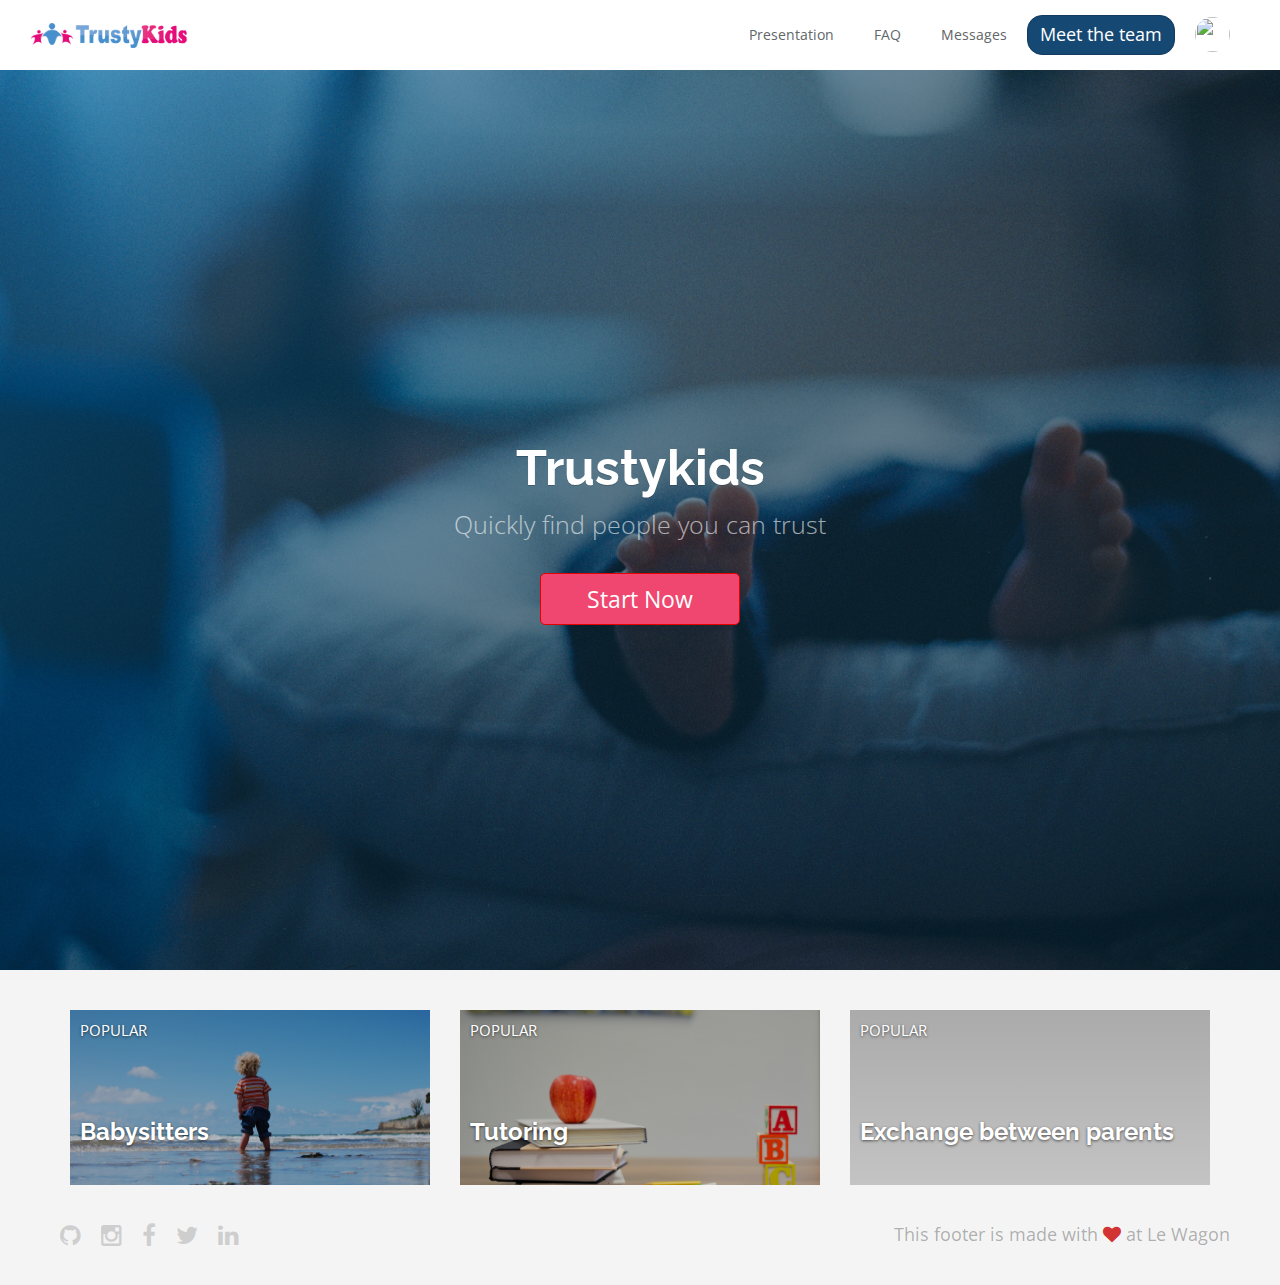
==== commit 0d53aca9: "Automated commit at 2017-11-13 15:42:23 UTC by middleman-deploy 2.0.0-alpha" ====
--- a/index.html
+++ b/index.html
@@ -7,7 +7,7 @@
           content="width=device-width, initial-scale=1, shrink-to-fit=no">
     <!-- Use the title from a page's frontmatter if it has one -->
     <title>Le Wagon - Middleman</title>
-    <link href="stylesheets/application-d24edf3d.css" rel="stylesheet" />
+    <link href="stylesheets/application-1bba1c76.css" rel="stylesheet" />
     <script src="javascripts/application-93de88c9.js"></script>
     <link href="images/favicon-f15af148.png" rel="icon" type="image/png" />
   </head>
@@ -23,8 +23,8 @@
   <!-- Right Navigation -->
   <div class="navbar-wagon-right hidden-xs hidden-sm">
 
-    <a href="" class="navbar-wagon-item navbar-wagon-link">Host</a>
-    <a href="" class="navbar-wagon-item navbar-wagon-link">Trips</a>
+    <a href="" class="navbar-wagon-item navbar-wagon-link">Presentation</a>
+    <a href="" class="navbar-wagon-item navbar-wagon-link">FAQ</a>
     <a href="" class="navbar-wagon-item navbar-wagon-link">Messages</a>
 
     <a href="team.html" class="btn btn-primary">Meet the team</a>
@@ -33,7 +33,7 @@
     <!-- Profile picture with dropdown list -->
     <div class="navbar-wagon-item">
       <div class="dropdown">
-        <img src="https://kitt.lewagon.com/placeholder/users/ssaunier" class="avatar dropdown-toggle" id="navbar-wagon-menu" data-toggle="dropdown">
+        <img src="https://kitt.lewagon.com/placeholder/users/sonialanglet" class="avatar dropdown-toggle" id="navbar-wagon-menu" data-toggle="dropdown">
 
         <ul class="dropdown-menu dropdown-menu-right navbar-wagon-dropdown-menu">
           <li><a href="#">Profile</a></li>
@@ -72,7 +72,7 @@
   <div class="row">
     <div class="col-xs-12 col-sm-4">
       <!-- insert <div class="card"> -->
-        <div class="card" style="background-image: linear-gradient(rgba(0,0,0,0.3), rgba(0,0,0,0.2)), url('https://kitt.lewagon.com/placeholder/cities/shanghai');">
+        <div class="card" style="background-image: linear-gradient(rgba(0,0,0,0.3), rgba(0,0,0,0.2)), url('images/bbsiting-81a06cca.jpg');">
           <div class="card-category">Popular</div>
           <div class="card-description">
             <h2>Babysitters</h2>
@@ -84,7 +84,7 @@
     </div>
     <div class="col-xs-12 col-sm-4">
       <!-- insert <div class="card"> -->
-        <div class="card" style="background-image: linear-gradient(rgba(0,0,0,0.3), rgba(0,0,0,0.2)), url('https://kitt.lewagon.com/placeholder/cities/berlin');">
+        <div class="card" style="background-image: linear-gradient(rgba(0,0,0,0.3), rgba(0,0,0,0.2)), url('images/soutien-f5b5a93a.jpg');">
           <div class="card-category">Popular</div>
           <div class="card-description">
             <h2>Tutoring</h2>
@@ -95,7 +95,7 @@
     </div>
     <div class="col-xs-12 col-sm-4">
       <!-- insert <div class="card"> -->
-        <div class="card" style="background-image: linear-gradient(rgba(0,0,0,0.3), rgba(0,0,0,0.2)), url('https://kitt.lewagon.com/placeholder/cities/paris');">
+        <div class="card" style="background-image: linear-gradient(rgba(0,0,0,0.3), rgba(0,0,0,0.2)), url('images/together-566b391d.jpg');">
           <div class="card-category">Popular</div>
           <div class="card-description">
             <h2>Exchange between parents</h2>
--- a/stylesheets/application-1bba1c76.css
+++ b/stylesheets/application-1bba1c76.css
@@ -0,0 +1,8 @@
+@import url("https://fonts.googleapis.com/css?family=Open+Sans:400,300,700|Raleway:400,100,300,700,500");/*!
+ * Bootstrap v3.3.7 (http://getbootstrap.com)
+ * Copyright 2011-2016 Twitter, Inc.
+ * Licensed under MIT (https://github.com/twbs/bootstrap/blob/master/LICENSE)
+ *//*! normalize.css v3.0.3 | MIT License | github.com/necolas/normalize.css */html{font-family:sans-serif;-ms-text-size-adjust:100%;-webkit-text-size-adjust:100%}body{margin:0}article,aside,details,figcaption,figure,footer,header,hgroup,main,menu,nav,section,summary{display:block}audio,canvas,progress,video{display:inline-block;vertical-align:baseline}audio:not([controls]){display:none;height:0}[hidden],template{display:none}a{background-color:transparent}a:active,a:hover{outline:0}abbr[title]{border-bottom:1px dotted}b,strong{font-weight:bold}dfn{font-style:italic}h1{font-size:2em;margin:0.67em 0}mark{background:#ff0;color:#000}small{font-size:80%}sub,sup{font-size:75%;line-height:0;position:relative;vertical-align:baseline}sup{top:-0.5em}sub{bottom:-0.25em}img{border:0}svg:not(:root){overflow:hidden}figure{margin:1em 40px}hr{-webkit-box-sizing:content-box;box-sizing:content-box;height:0}pre{overflow:auto}code,kbd,pre,samp{font-family:monospace, monospace;font-size:1em}button,input,optgroup,select,textarea{color:inherit;font:inherit;margin:0}button{overflow:visible}button,select{text-transform:none}button,html input[type="button"],input[type="reset"],input[type="submit"]{-webkit-appearance:button;cursor:pointer}button[disabled],html input[disabled]{cursor:default}button::-moz-focus-inner,input::-moz-focus-inner{border:0;padding:0}input{line-height:normal}input[type="checkbox"],input[type="radio"]{-webkit-box-sizing:border-box;box-sizing:border-box;padding:0}input[type="number"]::-webkit-inner-spin-button,input[type="number"]::-webkit-outer-spin-button{height:auto}input[type="search"]{-webkit-appearance:textfield;-webkit-box-sizing:content-box;box-sizing:content-box}input[type="search"]::-webkit-search-cancel-button,input[type="search"]::-webkit-search-decoration{-webkit-appearance:none}fieldset{border:1px solid #c0c0c0;margin:0 2px;padding:0.35em 0.625em 0.75em}legend{border:0;padding:0}textarea{overflow:auto}optgroup{font-weight:bold}table{border-collapse:collapse;border-spacing:0}td,th{padding:0}/*! Source: https://github.com/h5bp/html5-boilerplate/blob/master/src/css/main.css */@media print{*,*:before,*:after{background:transparent !important;color:#000 !important;-webkit-box-shadow:none !important;box-shadow:none !important;text-shadow:none !important}a,a:visited{text-decoration:underline}a[href]:after{content:" (" attr(href) ")"}abbr[title]:after{content:" (" attr(title) ")"}a[href^="#"]:after,a[href^="javascript:"]:after{content:""}pre,blockquote{border:1px solid #999;page-break-inside:avoid}thead{display:table-header-group}tr,img{page-break-inside:avoid}img{max-width:100% !important}p,h2,h3{orphans:3;widows:3}h2,h3{page-break-after:avoid}.navbar{display:none}.btn>.caret,.dropup>.btn>.caret{border-top-color:#000 !important}.label{border:1px solid #000}.table{border-collapse:collapse !important}.table td,.table th{background-color:#fff !important}.table-bordered th,.table-bordered td{border:1px solid #ddd !important}}@font-face{font-family:'Glyphicons Halflings';src:url("../assets/bootstrap/glyphicons-halflings-regular-86b6f62b.eot");src:url("../assets/bootstrap/glyphicons-halflings-regular-86b6f62b.eot?#iefix") format("embedded-opentype"),url("../assets/bootstrap/glyphicons-halflings-regular-ca35b697.woff2") format("woff2"),url("../assets/bootstrap/glyphicons-halflings-regular-278e49a8.woff") format("woff"),url("../assets/bootstrap/glyphicons-halflings-regular-44bc1850.ttf") format("truetype"),url("../assets/bootstrap/glyphicons-halflings-regular-de51a849.svg#glyphicons_halflingsregular") format("svg")}.glyphicon{position:relative;top:1px;display:inline-block;font-family:'Glyphicons Halflings';font-style:normal;font-weight:normal;line-height:1;-webkit-font-smoothing:antialiased;-moz-osx-font-smoothing:grayscale}.glyphicon-asterisk:before{content:"\002a"}.glyphicon-plus:before{content:"\002b"}.glyphicon-euro:before,.glyphicon-eur:before{content:"\20ac"}.glyphicon-minus:before{content:"\2212"}.glyphicon-cloud:before{content:"\2601"}.glyphicon-envelope:before{content:"\2709"}.glyphicon-pencil:before{content:"\270f"}.glyphicon-glass:before{content:"\e001"}.glyphicon-music:before{content:"\e002"}.glyphicon-search:before{content:"\e003"}.glyphicon-heart:before{content:"\e005"}.glyphicon-star:before{content:"\e006"}.glyphicon-star-empty:before{content:"\e007"}.glyphicon-user:before{content:"\e008"}.glyphicon-film:before{content:"\e009"}.glyphicon-th-large:before{content:"\e010"}.glyphicon-th:before{content:"\e011"}.glyphicon-th-list:before{content:"\e012"}.glyphicon-ok:before{content:"\e013"}.glyphicon-remove:before{content:"\e014"}.glyphicon-zoom-in:before{content:"\e015"}.glyphicon-zoom-out:before{content:"\e016"}.glyphicon-off:before{content:"\e017"}.glyphicon-signal:before{content:"\e018"}.glyphicon-cog:before{content:"\e019"}.glyphicon-trash:before{content:"\e020"}.glyphicon-home:before{content:"\e021"}.glyphicon-file:before{content:"\e022"}.glyphicon-time:before{content:"\e023"}.glyphicon-road:before{content:"\e024"}.glyphicon-download-alt:before{content:"\e025"}.glyphicon-download:before{content:"\e026"}.glyphicon-upload:before{content:"\e027"}.glyphicon-inbox:before{content:"\e028"}.glyphicon-play-circle:before{content:"\e029"}.glyphicon-repeat:before{content:"\e030"}.glyphicon-refresh:before{content:"\e031"}.glyphicon-list-alt:before{content:"\e032"}.glyphicon-lock:before{content:"\e033"}.glyphicon-flag:before{content:"\e034"}.glyphicon-headphones:before{content:"\e035"}.glyphicon-volume-off:before{content:"\e036"}.glyphicon-volume-down:before{content:"\e037"}.glyphicon-volume-up:before{content:"\e038"}.glyphicon-qrcode:before{content:"\e039"}.glyphicon-barcode:before{content:"\e040"}.glyphicon-tag:before{content:"\e041"}.glyphicon-tags:before{content:"\e042"}.glyphicon-book:before{content:"\e043"}.glyphicon-bookmark:before{content:"\e044"}.glyphicon-print:before{content:"\e045"}.glyphicon-camera:before{content:"\e046"}.glyphicon-font:before{content:"\e047"}.glyphicon-bold:before{content:"\e048"}.glyphicon-italic:before{content:"\e049"}.glyphicon-text-height:before{content:"\e050"}.glyphicon-text-width:before{content:"\e051"}.glyphicon-align-left:before{content:"\e052"}.glyphicon-align-center:before{content:"\e053"}.glyphicon-align-right:before{content:"\e054"}.glyphicon-align-justify:before{content:"\e055"}.glyphicon-list:before{content:"\e056"}.glyphicon-indent-left:before{content:"\e057"}.glyphicon-indent-right:before{content:"\e058"}.glyphicon-facetime-video:before{content:"\e059"}.glyphicon-picture:before{content:"\e060"}.glyphicon-map-marker:before{content:"\e062"}.glyphicon-adjust:before{content:"\e063"}.glyphicon-tint:before{content:"\e064"}.glyphicon-edit:before{content:"\e065"}.glyphicon-share:before{content:"\e066"}.glyphicon-check:before{content:"\e067"}.glyphicon-move:before{content:"\e068"}.glyphicon-step-backward:before{content:"\e069"}.glyphicon-fast-backward:before{content:"\e070"}.glyphicon-backward:before{content:"\e071"}.glyphicon-play:before{content:"\e072"}.glyphicon-pause:before{content:"\e073"}.glyphicon-stop:before{content:"\e074"}.glyphicon-forward:before{content:"\e075"}.glyphicon-fast-forward:before{content:"\e076"}.glyphicon-step-forward:before{content:"\e077"}.glyphicon-eject:before{content:"\e078"}.glyphicon-chevron-left:before{content:"\e079"}.glyphicon-chevron-right:before{content:"\e080"}.glyphicon-plus-sign:before{content:"\e081"}.glyphicon-minus-sign:before{content:"\e082"}.glyphicon-remove-sign:before{content:"\e083"}.glyphicon-ok-sign:before{content:"\e084"}.glyphicon-question-sign:before{content:"\e085"}.glyphicon-info-sign:before{content:"\e086"}.glyphicon-screenshot:before{content:"\e087"}.glyphicon-remove-circle:before{content:"\e088"}.glyphicon-ok-circle:before{content:"\e089"}.glyphicon-ban-circle:before{content:"\e090"}.glyphicon-arrow-left:before{content:"\e091"}.glyphicon-arrow-right:before{content:"\e092"}.glyphicon-arrow-up:before{content:"\e093"}.glyphicon-arrow-down:before{content:"\e094"}.glyphicon-share-alt:before{content:"\e095"}.glyphicon-resize-full:before{content:"\e096"}.glyphicon-resize-small:before{content:"\e097"}.glyphicon-exclamation-sign:before{content:"\e101"}.glyphicon-gift:before{content:"\e102"}.glyphicon-leaf:before{content:"\e103"}.glyphicon-fire:before{content:"\e104"}.glyphicon-eye-open:before{content:"\e105"}.glyphicon-eye-close:before{content:"\e106"}.glyphicon-warning-sign:before{content:"\e107"}.glyphicon-plane:before{content:"\e108"}.glyphicon-calendar:before{content:"\e109"}.glyphicon-random:before{content:"\e110"}.glyphicon-comment:before{content:"\e111"}.glyphicon-magnet:before{content:"\e112"}.glyphicon-chevron-up:before{content:"\e113"}.glyphicon-chevron-down:before{content:"\e114"}.glyphicon-retweet:before{content:"\e115"}.glyphicon-shopping-cart:before{content:"\e116"}.glyphicon-folder-close:before{content:"\e117"}.glyphicon-folder-open:before{content:"\e118"}.glyphicon-resize-vertical:before{content:"\e119"}.glyphicon-resize-horizontal:before{content:"\e120"}.glyphicon-hdd:before{content:"\e121"}.glyphicon-bullhorn:before{content:"\e122"}.glyphicon-bell:before{content:"\e123"}.glyphicon-certificate:before{content:"\e124"}.glyphicon-thumbs-up:before{content:"\e125"}.glyphicon-thumbs-down:before{content:"\e126"}.glyphicon-hand-right:before{content:"\e127"}.glyphicon-hand-left:before{content:"\e128"}.glyphicon-hand-up:before{content:"\e129"}.glyphicon-hand-down:before{content:"\e130"}.glyphicon-circle-arrow-right:before{content:"\e131"}.glyphicon-circle-arrow-left:before{content:"\e132"}.glyphicon-circle-arrow-up:before{content:"\e133"}.glyphicon-circle-arrow-down:before{content:"\e134"}.glyphicon-globe:before{content:"\e135"}.glyphicon-wrench:before{content:"\e136"}.glyphicon-tasks:before{content:"\e137"}.glyphicon-filter:before{content:"\e138"}.glyphicon-briefcase:before{content:"\e139"}.glyphicon-fullscreen:before{content:"\e140"}.glyphicon-dashboard:before{content:"\e141"}.glyphicon-paperclip:before{content:"\e142"}.glyphicon-heart-empty:before{content:"\e143"}.glyphicon-link:before{content:"\e144"}.glyphicon-phone:before{content:"\e145"}.glyphicon-pushpin:before{content:"\e146"}.glyphicon-usd:before{content:"\e148"}.glyphicon-gbp:before{content:"\e149"}.glyphicon-sort:before{content:"\e150"}.glyphicon-sort-by-alphabet:before{content:"\e151"}.glyphicon-sort-by-alphabet-alt:before{content:"\e152"}.glyphicon-sort-by-order:before{content:"\e153"}.glyphicon-sort-by-order-alt:before{content:"\e154"}.glyphicon-sort-by-attributes:before{content:"\e155"}.glyphicon-sort-by-attributes-alt:before{content:"\e156"}.glyphicon-unchecked:before{content:"\e157"}.glyphicon-expand:before{content:"\e158"}.glyphicon-collapse-down:before{content:"\e159"}.glyphicon-collapse-up:before{content:"\e160"}.glyphicon-log-in:before{content:"\e161"}.glyphicon-flash:before{content:"\e162"}.glyphicon-log-out:before{content:"\e163"}.glyphicon-new-window:before{content:"\e164"}.glyphicon-record:before{content:"\e165"}.glyphicon-save:before{content:"\e166"}.glyphicon-open:before{content:"\e167"}.glyphicon-saved:before{content:"\e168"}.glyphicon-import:before{content:"\e169"}.glyphicon-export:before{content:"\e170"}.glyphicon-send:before{content:"\e171"}.glyphicon-floppy-disk:before{content:"\e172"}.glyphicon-floppy-saved:before{content:"\e173"}.glyphicon-floppy-remove:before{content:"\e174"}.glyphicon-floppy-save:before{content:"\e175"}.glyphicon-floppy-open:before{content:"\e176"}.glyphicon-credit-card:before{content:"\e177"}.glyphicon-transfer:before{content:"\e178"}.glyphicon-cutlery:before{content:"\e179"}.glyphicon-header:before{content:"\e180"}.glyphicon-compressed:before{content:"\e181"}.glyphicon-earphone:before{content:"\e182"}.glyphicon-phone-alt:before{content:"\e183"}.glyphicon-tower:before{content:"\e184"}.glyphicon-stats:before{content:"\e185"}.glyphicon-sd-video:before{content:"\e186"}.glyphicon-hd-video:before{content:"\e187"}.glyphicon-subtitles:before{content:"\e188"}.glyphicon-sound-stereo:before{content:"\e189"}.glyphicon-sound-dolby:before{content:"\e190"}.glyphicon-sound-5-1:before{content:"\e191"}.glyphicon-sound-6-1:before{content:"\e192"}.glyphicon-sound-7-1:before{content:"\e193"}.glyphicon-copyright-mark:before{content:"\e194"}.glyphicon-registration-mark:before{content:"\e195"}.glyphicon-cloud-download:before{content:"\e197"}.glyphicon-cloud-upload:before{content:"\e198"}.glyphicon-tree-conifer:before{content:"\e199"}.glyphicon-tree-deciduous:before{content:"\e200"}.glyphicon-cd:before{content:"\e201"}.glyphicon-save-file:before{content:"\e202"}.glyphicon-open-file:before{content:"\e203"}.glyphicon-level-up:before{content:"\e204"}.glyphicon-copy:before{content:"\e205"}.glyphicon-paste:before{content:"\e206"}.glyphicon-alert:before{content:"\e209"}.glyphicon-equalizer:before{content:"\e210"}.glyphicon-king:before{content:"\e211"}.glyphicon-queen:before{content:"\e212"}.glyphicon-pawn:before{content:"\e213"}.glyphicon-bishop:before{content:"\e214"}.glyphicon-knight:before{content:"\e215"}.glyphicon-baby-formula:before{content:"\e216"}.glyphicon-tent:before{content:"\26fa"}.glyphicon-blackboard:before{content:"\e218"}.glyphicon-bed:before{content:"\e219"}.glyphicon-apple:before{content:"\f8ff"}.glyphicon-erase:before{content:"\e221"}.glyphicon-hourglass:before{content:"\231b"}.glyphicon-lamp:before{content:"\e223"}.glyphicon-duplicate:before{content:"\e224"}.glyphicon-piggy-bank:before{content:"\e225"}.glyphicon-scissors:before{content:"\e226"}.glyphicon-bitcoin:before{content:"\e227"}.glyphicon-btc:before{content:"\e227"}.glyphicon-xbt:before{content:"\e227"}.glyphicon-yen:before{content:"\00a5"}.glyphicon-jpy:before{content:"\00a5"}.glyphicon-ruble:before{content:"\20bd"}.glyphicon-rub:before{content:"\20bd"}.glyphicon-scale:before{content:"\e230"}.glyphicon-ice-lolly:before{content:"\e231"}.glyphicon-ice-lolly-tasted:before{content:"\e232"}.glyphicon-education:before{content:"\e233"}.glyphicon-option-horizontal:before{content:"\e234"}.glyphicon-option-vertical:before{content:"\e235"}.glyphicon-menu-hamburger:before{content:"\e236"}.glyphicon-modal-window:before{content:"\e237"}.glyphicon-oil:before{content:"\e238"}.glyphicon-grain:before{content:"\e239"}.glyphicon-sunglasses:before{content:"\e240"}.glyphicon-text-size:before{content:"\e241"}.glyphicon-text-color:before{content:"\e242"}.glyphicon-text-background:before{content:"\e243"}.glyphicon-object-align-top:before{content:"\e244"}.glyphicon-object-align-bottom:before{content:"\e245"}.glyphicon-object-align-horizontal:before{content:"\e246"}.glyphicon-object-align-left:before{content:"\e247"}.glyphicon-object-align-vertical:before{content:"\e248"}.glyphicon-object-align-right:before{content:"\e249"}.glyphicon-triangle-right:before{content:"\e250"}.glyphicon-triangle-left:before{content:"\e251"}.glyphicon-triangle-bottom:before{content:"\e252"}.glyphicon-triangle-top:before{content:"\e253"}.glyphicon-console:before{content:"\e254"}.glyphicon-superscript:before{content:"\e255"}.glyphicon-subscript:before{content:"\e256"}.glyphicon-menu-left:before{content:"\e257"}.glyphicon-menu-right:before{content:"\e258"}.glyphicon-menu-down:before{content:"\e259"}.glyphicon-menu-up:before{content:"\e260"}*{-webkit-box-sizing:border-box;box-sizing:border-box}*:before,*:after{-webkit-box-sizing:border-box;box-sizing:border-box}html{font-size:10px;-webkit-tap-highlight-color:transparent}body{font-family:"Open Sans", "Helvetica", "sans-serif";font-size:18px;line-height:1.42857143;color:#9a9a9a;background-color:#F4F4F4}input,button,select,textarea{font-family:inherit;font-size:inherit;line-height:inherit}a{color:#164874;text-decoration:none}a:hover,a:focus{color:#0a2034;text-decoration:underline}a:focus{outline:5px auto -webkit-focus-ring-color;outline-offset:-2px}figure{margin:0}img{vertical-align:middle}.img-responsive{display:block;max-width:100%;height:auto}.img-rounded{border-radius:2px}.img-thumbnail{padding:4px;line-height:1.42857143;background-color:#F4F4F4;border:1px solid #ddd;border-radius:15px;-webkit-transition:all 0.2s ease-in-out;transition:all 0.2s ease-in-out;display:inline-block;max-width:100%;height:auto}.img-circle{border-radius:50%}hr{margin-top:25px;margin-bottom:25px;border:0;border-top:1px solid white}.sr-only{position:absolute;width:1px;height:1px;margin:-1px;padding:0;overflow:hidden;clip:rect(0, 0, 0, 0);border:0}.sr-only-focusable:active,.sr-only-focusable:focus{position:static;width:auto;height:auto;margin:0;overflow:visible;clip:auto}[role="button"]{cursor:pointer}h1,h2,h3,h4,h5,h6,.h1,.h2,.h3,.h4,.h5,.h6{font-family:"Raleway", "Helvetica", "sans-serif";font-weight:500;line-height:1.1;color:inherit}h1 small,h1 .small,h2 small,h2 .small,h3 small,h3 .small,h4 small,h4 .small,h5 small,h5 .small,h6 small,h6 .small,.h1 small,.h1 .small,.h2 small,.h2 .small,.h3 small,.h3 .small,.h4 small,.h4 .small,.h5 small,.h5 .small,.h6 small,.h6 .small{font-weight:normal;line-height:1;color:#dedede}h1,.h1,h2,.h2,h3,.h3{margin-top:25px;margin-bottom:12.5px}h1 small,h1 .small,.h1 small,.h1 .small,h2 small,h2 .small,.h2 small,.h2 .small,h3 small,h3 .small,.h3 small,.h3 .small{font-size:65%}h4,.h4,h5,.h5,h6,.h6{margin-top:12.5px;margin-bottom:12.5px}h4 small,h4 .small,.h4 small,.h4 .small,h5 small,h5 .small,.h5 small,.h5 .small,h6 small,h6 .small,.h6 small,.h6 .small{font-size:75%}h1,.h1{font-size:46px}h2,.h2{font-size:38px}h3,.h3{font-size:31px}h4,.h4{font-size:23px}h5,.h5{font-size:18px}h6,.h6{font-size:16px}p{margin:0 0 12.5px}.lead{margin-bottom:25px;font-size:20px;font-weight:300;line-height:1.4}@media (min-width: 768px){.lead{font-size:27px}}small,.small{font-size:88%}mark,.mark{background-color:#fcf8e3;padding:.2em}.text-left{text-align:left}.text-right{text-align:right}.text-center{text-align:center}.text-justify{text-align:justify}.text-nowrap{white-space:nowrap}.text-lowercase{text-transform:lowercase}.text-uppercase,.initialism{text-transform:uppercase}.text-capitalize{text-transform:capitalize}.text-muted{color:#dedede}.text-primary{color:#164874}a.text-primary:hover,a.text-primary:focus{color:#0e2d49}.text-success{color:#3c763d}a.text-success:hover,a.text-success:focus{color:#2b542c}.text-info{color:#31708f}a.text-info:hover,a.text-info:focus{color:#245269}.text-warning{color:#8a6d3b}a.text-warning:hover,a.text-warning:focus{color:#66512c}.text-danger{color:#a94442}a.text-danger:hover,a.text-danger:focus{color:#843534}.bg-primary{color:#fff}.bg-primary{background-color:#164874}a.bg-primary:hover,a.bg-primary:focus{background-color:#0e2d49}.bg-success{background-color:#dff0d8}a.bg-success:hover,a.bg-success:focus{background-color:#c1e2b3}.bg-info{background-color:#d9edf7}a.bg-info:hover,a.bg-info:focus{background-color:#afd9ee}.bg-warning{background-color:#fcf8e3}a.bg-warning:hover,a.bg-warning:focus{background-color:#f7ecb5}.bg-danger{background-color:#f2dede}a.bg-danger:hover,a.bg-danger:focus{background-color:#e4b9b9}.page-header{padding-bottom:11.5px;margin:50px 0 25px;border-bottom:1px solid white}ul,ol{margin-top:0;margin-bottom:12.5px}ul ul,ul ol,ol ul,ol ol{margin-bottom:0}.list-unstyled{padding-left:0;list-style:none}.list-inline{padding-left:0;list-style:none;margin-left:-5px}.list-inline>li{display:inline-block;padding-left:5px;padding-right:5px}dl{margin-top:0;margin-bottom:25px}dt,dd{line-height:1.42857143}dt{font-weight:bold}dd{margin-left:0}.dl-horizontal dd:before,.dl-horizontal dd:after{content:" ";display:table}.dl-horizontal dd:after{clear:both}@media (min-width: 768px){.dl-horizontal dt{float:left;width:160px;clear:left;text-align:right;overflow:hidden;text-overflow:ellipsis;white-space:nowrap}.dl-horizontal dd{margin-left:180px}}abbr[title],abbr[data-original-title]{cursor:help;border-bottom:1px dotted #dedede}.initialism{font-size:90%}blockquote{padding:12.5px 25px;margin:0 0 25px;font-size:22.5px;border-left:5px solid white}blockquote p:last-child,blockquote ul:last-child,blockquote ol:last-child{margin-bottom:0}blockquote footer,blockquote small,blockquote .small{display:block;font-size:80%;line-height:1.42857143;color:#dedede}blockquote footer:before,blockquote small:before,blockquote .small:before{content:'\2014 \00A0'}.blockquote-reverse,blockquote.pull-right{padding-right:15px;padding-left:0;border-right:5px solid white;border-left:0;text-align:right}.blockquote-reverse footer:before,.blockquote-reverse small:before,.blockquote-reverse .small:before,blockquote.pull-right footer:before,blockquote.pull-right small:before,blockquote.pull-right .small:before{content:''}.blockquote-reverse footer:after,.blockquote-reverse small:after,.blockquote-reverse .small:after,blockquote.pull-right footer:after,blockquote.pull-right small:after,blockquote.pull-right .small:after{content:'\00A0 \2014'}address{margin-bottom:25px;font-style:normal;line-height:1.42857143}code,kbd,pre,samp{font-family:Menlo, Monaco, Consolas, "Courier New", monospace}code{padding:2px 4px;font-size:90%;color:#c7254e;background-color:#f9f2f4;border-radius:15px}kbd{padding:2px 4px;font-size:90%;color:#fff;background-color:#333;border-radius:2px;-webkit-box-shadow:inset 0 -1px 0 rgba(0,0,0,0.25);box-shadow:inset 0 -1px 0 rgba(0,0,0,0.25)}kbd kbd{padding:0;font-size:100%;font-weight:bold;-webkit-box-shadow:none;box-shadow:none}pre{display:block;padding:12px;margin:0 0 12.5px;font-size:17px;line-height:1.42857143;word-break:break-all;word-wrap:break-word;color:#9a9a9a;background-color:#f5f5f5;border:1px solid #ccc;border-radius:15px}pre code{padding:0;font-size:inherit;color:inherit;white-space:pre-wrap;background-color:transparent;border-radius:0}.pre-scrollable{max-height:340px;overflow-y:scroll}.container{margin-right:auto;margin-left:auto;padding-left:15px;padding-right:15px}.container:before,.container:after{content:" ";display:table}.container:after{clear:both}@media (min-width: 768px){.container{width:750px}}@media (min-width: 992px){.container{width:970px}}@media (min-width: 1200px){.container{width:1170px}}.container-fluid{margin-right:auto;margin-left:auto;padding-left:15px;padding-right:15px}.container-fluid:before,.container-fluid:after{content:" ";display:table}.container-fluid:after{clear:both}.row{margin-left:-15px;margin-right:-15px}.row:before,.row:after{content:" ";display:table}.row:after{clear:both}.col-xs-1,.col-sm-1,.col-md-1,.col-lg-1,.col-xs-2,.col-sm-2,.col-md-2,.col-lg-2,.col-xs-3,.col-sm-3,.col-md-3,.col-lg-3,.col-xs-4,.col-sm-4,.col-md-4,.col-lg-4,.col-xs-5,.col-sm-5,.col-md-5,.col-lg-5,.col-xs-6,.col-sm-6,.col-md-6,.col-lg-6,.col-xs-7,.col-sm-7,.col-md-7,.col-lg-7,.col-xs-8,.col-sm-8,.col-md-8,.col-lg-8,.col-xs-9,.col-sm-9,.col-md-9,.col-lg-9,.col-xs-10,.col-sm-10,.col-md-10,.col-lg-10,.col-xs-11,.col-sm-11,.col-md-11,.col-lg-11,.col-xs-12,.col-sm-12,.col-md-12,.col-lg-12{position:relative;min-height:1px;padding-left:15px;padding-right:15px}.col-xs-1,.col-xs-2,.col-xs-3,.col-xs-4,.col-xs-5,.col-xs-6,.col-xs-7,.col-xs-8,.col-xs-9,.col-xs-10,.col-xs-11,.col-xs-12{float:left}.col-xs-1{width:8.33333333%}.col-xs-2{width:16.66666667%}.col-xs-3{width:25%}.col-xs-4{width:33.33333333%}.col-xs-5{width:41.66666667%}.col-xs-6{width:50%}.col-xs-7{width:58.33333333%}.col-xs-8{width:66.66666667%}.col-xs-9{width:75%}.col-xs-10{width:83.33333333%}.col-xs-11{width:91.66666667%}.col-xs-12{width:100%}.col-xs-pull-0{right:auto}.col-xs-pull-1{right:8.33333333%}.col-xs-pull-2{right:16.66666667%}.col-xs-pull-3{right:25%}.col-xs-pull-4{right:33.33333333%}.col-xs-pull-5{right:41.66666667%}.col-xs-pull-6{right:50%}.col-xs-pull-7{right:58.33333333%}.col-xs-pull-8{right:66.66666667%}.col-xs-pull-9{right:75%}.col-xs-pull-10{right:83.33333333%}.col-xs-pull-11{right:91.66666667%}.col-xs-pull-12{right:100%}.col-xs-push-0{left:auto}.col-xs-push-1{left:8.33333333%}.col-xs-push-2{left:16.66666667%}.col-xs-push-3{left:25%}.col-xs-push-4{left:33.33333333%}.col-xs-push-5{left:41.66666667%}.col-xs-push-6{left:50%}.col-xs-push-7{left:58.33333333%}.col-xs-push-8{left:66.66666667%}.col-xs-push-9{left:75%}.col-xs-push-10{left:83.33333333%}.col-xs-push-11{left:91.66666667%}.col-xs-push-12{left:100%}.col-xs-offset-0{margin-left:0%}.col-xs-offset-1{margin-left:8.33333333%}.col-xs-offset-2{margin-left:16.66666667%}.col-xs-offset-3{margin-left:25%}.col-xs-offset-4{margin-left:33.33333333%}.col-xs-offset-5{margin-left:41.66666667%}.col-xs-offset-6{margin-left:50%}.col-xs-offset-7{margin-left:58.33333333%}.col-xs-offset-8{margin-left:66.66666667%}.col-xs-offset-9{margin-left:75%}.col-xs-offset-10{margin-left:83.33333333%}.col-xs-offset-11{margin-left:91.66666667%}.col-xs-offset-12{margin-left:100%}@media (min-width: 768px){.col-sm-1,.col-sm-2,.col-sm-3,.col-sm-4,.col-sm-5,.col-sm-6,.col-sm-7,.col-sm-8,.col-sm-9,.col-sm-10,.col-sm-11,.col-sm-12{float:left}.col-sm-1{width:8.33333333%}.col-sm-2{width:16.66666667%}.col-sm-3{width:25%}.col-sm-4{width:33.33333333%}.col-sm-5{width:41.66666667%}.col-sm-6{width:50%}.col-sm-7{width:58.33333333%}.col-sm-8{width:66.66666667%}.col-sm-9{width:75%}.col-sm-10{width:83.33333333%}.col-sm-11{width:91.66666667%}.col-sm-12{width:100%}.col-sm-pull-0{right:auto}.col-sm-pull-1{right:8.33333333%}.col-sm-pull-2{right:16.66666667%}.col-sm-pull-3{right:25%}.col-sm-pull-4{right:33.33333333%}.col-sm-pull-5{right:41.66666667%}.col-sm-pull-6{right:50%}.col-sm-pull-7{right:58.33333333%}.col-sm-pull-8{right:66.66666667%}.col-sm-pull-9{right:75%}.col-sm-pull-10{right:83.33333333%}.col-sm-pull-11{right:91.66666667%}.col-sm-pull-12{right:100%}.col-sm-push-0{left:auto}.col-sm-push-1{left:8.33333333%}.col-sm-push-2{left:16.66666667%}.col-sm-push-3{left:25%}.col-sm-push-4{left:33.33333333%}.col-sm-push-5{left:41.66666667%}.col-sm-push-6{left:50%}.col-sm-push-7{left:58.33333333%}.col-sm-push-8{left:66.66666667%}.col-sm-push-9{left:75%}.col-sm-push-10{left:83.33333333%}.col-sm-push-11{left:91.66666667%}.col-sm-push-12{left:100%}.col-sm-offset-0{margin-left:0%}.col-sm-offset-1{margin-left:8.33333333%}.col-sm-offset-2{margin-left:16.66666667%}.col-sm-offset-3{margin-left:25%}.col-sm-offset-4{margin-left:33.33333333%}.col-sm-offset-5{margin-left:41.66666667%}.col-sm-offset-6{margin-left:50%}.col-sm-offset-7{margin-left:58.33333333%}.col-sm-offset-8{margin-left:66.66666667%}.col-sm-offset-9{margin-left:75%}.col-sm-offset-10{margin-left:83.33333333%}.col-sm-offset-11{margin-left:91.66666667%}.col-sm-offset-12{margin-left:100%}}@media (min-width: 992px){.col-md-1,.col-md-2,.col-md-3,.col-md-4,.col-md-5,.col-md-6,.col-md-7,.col-md-8,.col-md-9,.col-md-10,.col-md-11,.col-md-12{float:left}.col-md-1{width:8.33333333%}.col-md-2{width:16.66666667%}.col-md-3{width:25%}.col-md-4{width:33.33333333%}.col-md-5{width:41.66666667%}.col-md-6{width:50%}.col-md-7{width:58.33333333%}.col-md-8{width:66.66666667%}.col-md-9{width:75%}.col-md-10{width:83.33333333%}.col-md-11{width:91.66666667%}.col-md-12{width:100%}.col-md-pull-0{right:auto}.col-md-pull-1{right:8.33333333%}.col-md-pull-2{right:16.66666667%}.col-md-pull-3{right:25%}.col-md-pull-4{right:33.33333333%}.col-md-pull-5{right:41.66666667%}.col-md-pull-6{right:50%}.col-md-pull-7{right:58.33333333%}.col-md-pull-8{right:66.66666667%}.col-md-pull-9{right:75%}.col-md-pull-10{right:83.33333333%}.col-md-pull-11{right:91.66666667%}.col-md-pull-12{right:100%}.col-md-push-0{left:auto}.col-md-push-1{left:8.33333333%}.col-md-push-2{left:16.66666667%}.col-md-push-3{left:25%}.col-md-push-4{left:33.33333333%}.col-md-push-5{left:41.66666667%}.col-md-push-6{left:50%}.col-md-push-7{left:58.33333333%}.col-md-push-8{left:66.66666667%}.col-md-push-9{left:75%}.col-md-push-10{left:83.33333333%}.col-md-push-11{left:91.66666667%}.col-md-push-12{left:100%}.col-md-offset-0{margin-left:0%}.col-md-offset-1{margin-left:8.33333333%}.col-md-offset-2{margin-left:16.66666667%}.col-md-offset-3{margin-left:25%}.col-md-offset-4{margin-left:33.33333333%}.col-md-offset-5{margin-left:41.66666667%}.col-md-offset-6{margin-left:50%}.col-md-offset-7{margin-left:58.33333333%}.col-md-offset-8{margin-left:66.66666667%}.col-md-offset-9{margin-left:75%}.col-md-offset-10{margin-left:83.33333333%}.col-md-offset-11{margin-left:91.66666667%}.col-md-offset-12{margin-left:100%}}@media (min-width: 1200px){.col-lg-1,.col-lg-2,.col-lg-3,.col-lg-4,.col-lg-5,.col-lg-6,.col-lg-7,.col-lg-8,.col-lg-9,.col-lg-10,.col-lg-11,.col-lg-12{float:left}.col-lg-1{width:8.33333333%}.col-lg-2{width:16.66666667%}.col-lg-3{width:25%}.col-lg-4{width:33.33333333%}.col-lg-5{width:41.66666667%}.col-lg-6{width:50%}.col-lg-7{width:58.33333333%}.col-lg-8{width:66.66666667%}.col-lg-9{width:75%}.col-lg-10{width:83.33333333%}.col-lg-11{width:91.66666667%}.col-lg-12{width:100%}.col-lg-pull-0{right:auto}.col-lg-pull-1{right:8.33333333%}.col-lg-pull-2{right:16.66666667%}.col-lg-pull-3{right:25%}.col-lg-pull-4{right:33.33333333%}.col-lg-pull-5{right:41.66666667%}.col-lg-pull-6{right:50%}.col-lg-pull-7{right:58.33333333%}.col-lg-pull-8{right:66.66666667%}.col-lg-pull-9{right:75%}.col-lg-pull-10{right:83.33333333%}.col-lg-pull-11{right:91.66666667%}.col-lg-pull-12{right:100%}.col-lg-push-0{left:auto}.col-lg-push-1{left:8.33333333%}.col-lg-push-2{left:16.66666667%}.col-lg-push-3{left:25%}.col-lg-push-4{left:33.33333333%}.col-lg-push-5{left:41.66666667%}.col-lg-push-6{left:50%}.col-lg-push-7{left:58.33333333%}.col-lg-push-8{left:66.66666667%}.col-lg-push-9{left:75%}.col-lg-push-10{left:83.33333333%}.col-lg-push-11{left:91.66666667%}.col-lg-push-12{left:100%}.col-lg-offset-0{margin-left:0%}.col-lg-offset-1{margin-left:8.33333333%}.col-lg-offset-2{margin-left:16.66666667%}.col-lg-offset-3{margin-left:25%}.col-lg-offset-4{margin-left:33.33333333%}.col-lg-offset-5{margin-left:41.66666667%}.col-lg-offset-6{margin-left:50%}.col-lg-offset-7{margin-left:58.33333333%}.col-lg-offset-8{margin-left:66.66666667%}.col-lg-offset-9{margin-left:75%}.col-lg-offset-10{margin-left:83.33333333%}.col-lg-offset-11{margin-left:91.66666667%}.col-lg-offset-12{margin-left:100%}}table{background-color:transparent}caption{padding-top:8px;padding-bottom:8px;color:#dedede;text-align:left}th{text-align:left}.table{width:100%;max-width:100%;margin-bottom:25px}.table>thead>tr>th,.table>thead>tr>td,.table>tbody>tr>th,.table>tbody>tr>td,.table>tfoot>tr>th,.table>tfoot>tr>td{padding:8px;line-height:1.42857143;vertical-align:top;border-top:1px solid #ddd}.table>thead>tr>th{vertical-align:bottom;border-bottom:2px solid #ddd}.table>caption+thead>tr:first-child>th,.table>caption+thead>tr:first-child>td,.table>colgroup+thead>tr:first-child>th,.table>colgroup+thead>tr:first-child>td,.table>thead:first-child>tr:first-child>th,.table>thead:first-child>tr:first-child>td{border-top:0}.table>tbody+tbody{border-top:2px solid #ddd}.table .table{background-color:#F4F4F4}.table-condensed>thead>tr>th,.table-condensed>thead>tr>td,.table-condensed>tbody>tr>th,.table-condensed>tbody>tr>td,.table-condensed>tfoot>tr>th,.table-condensed>tfoot>tr>td{padding:5px}.table-bordered{border:1px solid #ddd}.table-bordered>thead>tr>th,.table-bordered>thead>tr>td,.table-bordered>tbody>tr>th,.table-bordered>tbody>tr>td,.table-bordered>tfoot>tr>th,.table-bordered>tfoot>tr>td{border:1px solid #ddd}.table-bordered>thead>tr>th,.table-bordered>thead>tr>td{border-bottom-width:2px}.table-striped>tbody>tr:nth-of-type(odd){background-color:#f9f9f9}.table-hover>tbody>tr:hover{background-color:#f5f5f5}table col[class*="col-"]{position:static;float:none;display:table-column}table td[class*="col-"],table th[class*="col-"]{position:static;float:none;display:table-cell}.table>thead>tr>td.active,.table>thead>tr>th.active,.table>thead>tr.active>td,.table>thead>tr.active>th,.table>tbody>tr>td.active,.table>tbody>tr>th.active,.table>tbody>tr.active>td,.table>tbody>tr.active>th,.table>tfoot>tr>td.active,.table>tfoot>tr>th.active,.table>tfoot>tr.active>td,.table>tfoot>tr.active>th{background-color:#f5f5f5}.table-hover>tbody>tr>td.active:hover,.table-hover>tbody>tr>th.active:hover,.table-hover>tbody>tr.active:hover>td,.table-hover>tbody>tr:hover>.active,.table-hover>tbody>tr.active:hover>th{background-color:#e8e8e8}.table>thead>tr>td.success,.table>thead>tr>th.success,.table>thead>tr.success>td,.table>thead>tr.success>th,.table>tbody>tr>td.success,.table>tbody>tr>th.success,.table>tbody>tr.success>td,.table>tbody>tr.success>th,.table>tfoot>tr>td.success,.table>tfoot>tr>th.success,.table>tfoot>tr.success>td,.table>tfoot>tr.success>th{background-color:#dff0d8}.table-hover>tbody>tr>td.success:hover,.table-hover>tbody>tr>th.success:hover,.table-hover>tbody>tr.success:hover>td,.table-hover>tbody>tr:hover>.success,.table-hover>tbody>tr.success:hover>th{background-color:#d0e9c6}.table>thead>tr>td.info,.table>thead>tr>th.info,.table>thead>tr.info>td,.table>thead>tr.info>th,.table>tbody>tr>td.info,.table>tbody>tr>th.info,.table>tbody>tr.info>td,.table>tbody>tr.info>th,.table>tfoot>tr>td.info,.table>tfoot>tr>th.info,.table>tfoot>tr.info>td,.table>tfoot>tr.info>th{background-color:#d9edf7}.table-hover>tbody>tr>td.info:hover,.table-hover>tbody>tr>th.info:hover,.table-hover>tbody>tr.info:hover>td,.table-hover>tbody>tr:hover>.info,.table-hover>tbody>tr.info:hover>th{background-color:#c4e3f3}.table>thead>tr>td.warning,.table>thead>tr>th.warning,.table>thead>tr.warning>td,.table>thead>tr.warning>th,.table>tbody>tr>td.warning,.table>tbody>tr>th.warning,.table>tbody>tr.warning>td,.table>tbody>tr.warning>th,.table>tfoot>tr>td.warning,.table>tfoot>tr>th.warning,.table>tfoot>tr.warning>td,.table>tfoot>tr.warning>th{background-color:#fcf8e3}.table-hover>tbody>tr>td.warning:hover,.table-hover>tbody>tr>th.warning:hover,.table-hover>tbody>tr.warning:hover>td,.table-hover>tbody>tr:hover>.warning,.table-hover>tbody>tr.warning:hover>th{background-color:#faf2cc}.table>thead>tr>td.danger,.table>thead>tr>th.danger,.table>thead>tr.danger>td,.table>thead>tr.danger>th,.table>tbody>tr>td.danger,.table>tbody>tr>th.danger,.table>tbody>tr.danger>td,.table>tbody>tr.danger>th,.table>tfoot>tr>td.danger,.table>tfoot>tr>th.danger,.table>tfoot>tr.danger>td,.table>tfoot>tr.danger>th{background-color:#f2dede}.table-hover>tbody>tr>td.danger:hover,.table-hover>tbody>tr>th.danger:hover,.table-hover>tbody>tr.danger:hover>td,.table-hover>tbody>tr:hover>.danger,.table-hover>tbody>tr.danger:hover>th{background-color:#ebcccc}.table-responsive{overflow-x:auto;min-height:0.01%}@media screen and (max-width: 767px){.table-responsive{width:100%;margin-bottom:18.75px;overflow-y:hidden;-ms-overflow-style:-ms-autohiding-scrollbar;border:1px solid #ddd}.table-responsive>.table{margin-bottom:0}.table-responsive>.table>thead>tr>th,.table-responsive>.table>thead>tr>td,.table-responsive>.table>tbody>tr>th,.table-responsive>.table>tbody>tr>td,.table-responsive>.table>tfoot>tr>th,.table-responsive>.table>tfoot>tr>td{white-space:nowrap}.table-responsive>.table-bordered{border:0}.table-responsive>.table-bordered>thead>tr>th:first-child,.table-responsive>.table-bordered>thead>tr>td:first-child,.table-responsive>.table-bordered>tbody>tr>th:first-child,.table-responsive>.table-bordered>tbody>tr>td:first-child,.table-responsive>.table-bordered>tfoot>tr>th:first-child,.table-responsive>.table-bordered>tfoot>tr>td:first-child{border-left:0}.table-responsive>.table-bordered>thead>tr>th:last-child,.table-responsive>.table-bordered>thead>tr>td:last-child,.table-responsive>.table-bordered>tbody>tr>th:last-child,.table-responsive>.table-bordered>tbody>tr>td:last-child,.table-responsive>.table-bordered>tfoot>tr>th:last-child,.table-responsive>.table-bordered>tfoot>tr>td:last-child{border-right:0}.table-responsive>.table-bordered>tbody>tr:last-child>th,.table-responsive>.table-bordered>tbody>tr:last-child>td,.table-responsive>.table-bordered>tfoot>tr:last-child>th,.table-responsive>.table-bordered>tfoot>tr:last-child>td{border-bottom:0}}fieldset{padding:0;margin:0;border:0;min-width:0}legend{display:block;width:100%;padding:0;margin-bottom:25px;font-size:27px;line-height:inherit;color:#9a9a9a;border:0;border-bottom:1px solid #e5e5e5}label{display:inline-block;max-width:100%;margin-bottom:5px;font-weight:bold}input[type="search"]{-webkit-box-sizing:border-box;box-sizing:border-box}input[type="radio"],input[type="checkbox"]{margin:4px 0 0;margin-top:1px \9;line-height:normal}input[type="file"]{display:block}input[type="range"]{display:block;width:100%}select[multiple],select[size]{height:auto}input[type="file"]:focus,input[type="radio"]:focus,input[type="checkbox"]:focus{outline:5px auto -webkit-focus-ring-color;outline-offset:-2px}output{display:block;padding-top:7px;font-size:18px;line-height:1.42857143;color:#676767}.form-control{display:block;width:100%;height:39px;padding:6px 12px;font-size:18px;line-height:1.42857143;color:#676767;background-color:#fff;background-image:none;border:1px solid #ccc;border-radius:15px;-webkit-box-shadow:inset 0 1px 1px rgba(0,0,0,0.075);box-shadow:inset 0 1px 1px rgba(0,0,0,0.075);-webkit-transition:border-color ease-in-out 0.15s, box-shadow ease-in-out 0.15s;-webkit-transition:border-color ease-in-out 0.15s, -webkit-box-shadow ease-in-out 0.15s;transition:border-color ease-in-out 0.15s, -webkit-box-shadow ease-in-out 0.15s;transition:border-color ease-in-out 0.15s, box-shadow ease-in-out 0.15s;transition:border-color ease-in-out 0.15s, box-shadow ease-in-out 0.15s, -webkit-box-shadow ease-in-out 0.15s}.form-control:focus{border-color:#66afe9;outline:0;-webkit-box-shadow:inset 0 1px 1px rgba(0,0,0,0.075),0 0 8px rgba(102,175,233,0.6);box-shadow:inset 0 1px 1px rgba(0,0,0,0.075),0 0 8px rgba(102,175,233,0.6)}.form-control::-moz-placeholder{color:#999;opacity:1}.form-control:-ms-input-placeholder{color:#999}.form-control::-webkit-input-placeholder{color:#999}.form-control::-ms-expand{border:0;background-color:transparent}.form-control[disabled],.form-control[readonly],fieldset[disabled] .form-control{background-color:white;opacity:1}.form-control[disabled],fieldset[disabled] .form-control{cursor:not-allowed}textarea.form-control{height:auto}input[type="search"]{-webkit-appearance:none}@media screen and (-webkit-min-device-pixel-ratio: 0){input[type="date"].form-control,input[type="time"].form-control,input[type="datetime-local"].form-control,input[type="month"].form-control{line-height:39px}input[type="date"].input-sm,.input-group-sm>input[type="date"].form-control,.input-group-sm>input[type="date"].input-group-addon,.input-group-sm>.input-group-btn>input[type="date"].btn,.input-group-sm input[type="date"],input[type="time"].input-sm,.input-group-sm>input[type="time"].form-control,.input-group-sm>input[type="time"].input-group-addon,.input-group-sm>.input-group-btn>input[type="time"].btn,.input-group-sm input[type="time"],input[type="datetime-local"].input-sm,.input-group-sm>input[type="datetime-local"].form-control,.input-group-sm>input[type="datetime-local"].input-group-addon,.input-group-sm>.input-group-btn>input[type="datetime-local"].btn,.input-group-sm input[type="datetime-local"],input[type="month"].input-sm,.input-group-sm>input[type="month"].form-control,.input-group-sm>input[type="month"].input-group-addon,.input-group-sm>.input-group-btn>input[type="month"].btn,.input-group-sm input[type="month"]{line-height:36px}input[type="date"].input-lg,.input-group-lg>input[type="date"].form-control,.input-group-lg>input[type="date"].input-group-addon,.input-group-lg>.input-group-btn>input[type="date"].btn,.input-group-lg input[type="date"],input[type="time"].input-lg,.input-group-lg>input[type="time"].form-control,.input-group-lg>input[type="time"].input-group-addon,.input-group-lg>.input-group-btn>input[type="time"].btn,.input-group-lg input[type="time"],input[type="datetime-local"].input-lg,.input-group-lg>input[type="datetime-local"].form-control,.input-group-lg>input[type="datetime-local"].input-group-addon,.input-group-lg>.input-group-btn>input[type="datetime-local"].btn,.input-group-lg input[type="datetime-local"],input[type="month"].input-lg,.input-group-lg>input[type="month"].form-control,.input-group-lg>input[type="month"].input-group-addon,.input-group-lg>.input-group-btn>input[type="month"].btn,.input-group-lg input[type="month"]{line-height:53px}}.form-group{margin-bottom:15px}.radio,.checkbox{position:relative;display:block;margin-top:10px;margin-bottom:10px}.radio label,.checkbox label{min-height:25px;padding-left:20px;margin-bottom:0;font-weight:normal;cursor:pointer}.radio input[type="radio"],.radio-inline input[type="radio"],.checkbox input[type="checkbox"],.checkbox-inline input[type="checkbox"]{position:absolute;margin-left:-20px;margin-top:4px \9}.radio+.radio,.checkbox+.checkbox{margin-top:-5px}.radio-inline,.checkbox-inline{position:relative;display:inline-block;padding-left:20px;margin-bottom:0;vertical-align:middle;font-weight:normal;cursor:pointer}.radio-inline+.radio-inline,.checkbox-inline+.checkbox-inline{margin-top:0;margin-left:10px}input[type="radio"][disabled],input[type="radio"].disabled,fieldset[disabled] input[type="radio"],input[type="checkbox"][disabled],input[type="checkbox"].disabled,fieldset[disabled] input[type="checkbox"]{cursor:not-allowed}.radio-inline.disabled,fieldset[disabled] .radio-inline,.checkbox-inline.disabled,fieldset[disabled] .checkbox-inline{cursor:not-allowed}.radio.disabled label,fieldset[disabled] .radio label,.checkbox.disabled label,fieldset[disabled] .checkbox label{cursor:not-allowed}.form-control-static{padding-top:7px;padding-bottom:7px;margin-bottom:0;min-height:43px}.form-control-static.input-lg,.input-group-lg>.form-control-static.form-control,.input-group-lg>.form-control-static.input-group-addon,.input-group-lg>.input-group-btn>.form-control-static.btn,.form-control-static.input-sm,.input-group-sm>.form-control-static.form-control,.input-group-sm>.form-control-static.input-group-addon,.input-group-sm>.input-group-btn>.form-control-static.btn{padding-left:0;padding-right:0}.input-sm,.input-group-sm>.form-control,.input-group-sm>.input-group-addon,.input-group-sm>.input-group-btn>.btn{height:36px;padding:5px 10px;font-size:16px;line-height:1.5;border-radius:2px}select.input-sm,.input-group-sm>select.form-control,.input-group-sm>select.input-group-addon,.input-group-sm>.input-group-btn>select.btn{height:36px;line-height:36px}textarea.input-sm,.input-group-sm>textarea.form-control,.input-group-sm>textarea.input-group-addon,.input-group-sm>.input-group-btn>textarea.btn,select[multiple].input-sm,.input-group-sm>select[multiple].form-control,.input-group-sm>select[multiple].input-group-addon,.input-group-sm>.input-group-btn>select[multiple].btn{height:auto}.form-group-sm .form-control{height:36px;padding:5px 10px;font-size:16px;line-height:1.5;border-radius:2px}.form-group-sm select.form-control{height:36px;line-height:36px}.form-group-sm textarea.form-control,.form-group-sm select[multiple].form-control{height:auto}.form-group-sm .form-control-static{height:36px;min-height:41px;padding:6px 10px;font-size:16px;line-height:1.5}.input-lg,.input-group-lg>.form-control,.input-group-lg>.input-group-addon,.input-group-lg>.input-group-btn>.btn{height:53px;padding:10px 16px;font-size:23px;line-height:1.3333333;border-radius:2px}select.input-lg,.input-group-lg>select.form-control,.input-group-lg>select.input-group-addon,.input-group-lg>.input-group-btn>select.btn{height:53px;line-height:53px}textarea.input-lg,.input-group-lg>textarea.form-control,.input-group-lg>textarea.input-group-addon,.input-group-lg>.input-group-btn>textarea.btn,select[multiple].input-lg,.input-group-lg>select[multiple].form-control,.input-group-lg>select[multiple].input-group-addon,.input-group-lg>.input-group-btn>select[multiple].btn{height:auto}.form-group-lg .form-control{height:53px;padding:10px 16px;font-size:23px;line-height:1.3333333;border-radius:2px}.form-group-lg select.form-control{height:53px;line-height:53px}.form-group-lg textarea.form-control,.form-group-lg select[multiple].form-control{height:auto}.form-group-lg .form-control-static{height:53px;min-height:48px;padding:11px 16px;font-size:23px;line-height:1.3333333}.has-feedback{position:relative}.has-feedback .form-control{padding-right:48.75px}.form-control-feedback{position:absolute;top:0;right:0;z-index:2;display:block;width:39px;height:39px;line-height:39px;text-align:center;pointer-events:none}.input-lg+.form-control-feedback,.input-group-lg>.form-control+.form-control-feedback,.input-group-lg>.input-group-addon+.form-control-feedback,.input-group-lg>.input-group-btn>.btn+.form-control-feedback,.input-group-lg+.form-control-feedback,.form-group-lg .form-control+.form-control-feedback{width:53px;height:53px;line-height:53px}.input-sm+.form-control-feedback,.input-group-sm>.form-control+.form-control-feedback,.input-group-sm>.input-group-addon+.form-control-feedback,.input-group-sm>.input-group-btn>.btn+.form-control-feedback,.input-group-sm+.form-control-feedback,.form-group-sm .form-control+.form-control-feedback{width:36px;height:36px;line-height:36px}.has-success .help-block,.has-success .control-label,.has-success .radio,.has-success .checkbox,.has-success .radio-inline,.has-success .checkbox-inline,.has-success.radio label,.has-success.checkbox label,.has-success.radio-inline label,.has-success.checkbox-inline label{color:#3c763d}.has-success .form-control{border-color:#3c763d;-webkit-box-shadow:inset 0 1px 1px rgba(0,0,0,0.075);box-shadow:inset 0 1px 1px rgba(0,0,0,0.075)}.has-success .form-control:focus{border-color:#2b542c;-webkit-box-shadow:inset 0 1px 1px rgba(0,0,0,0.075),0 0 6px #67b168;box-shadow:inset 0 1px 1px rgba(0,0,0,0.075),0 0 6px #67b168}.has-success .input-group-addon{color:#3c763d;border-color:#3c763d;background-color:#dff0d8}.has-success .form-control-feedback{color:#3c763d}.has-warning .help-block,.has-warning .control-label,.has-warning .radio,.has-warning .checkbox,.has-warning .radio-inline,.has-warning .checkbox-inline,.has-warning.radio label,.has-warning.checkbox label,.has-warning.radio-inline label,.has-warning.checkbox-inline label{color:#8a6d3b}.has-warning .form-control{border-color:#8a6d3b;-webkit-box-shadow:inset 0 1px 1px rgba(0,0,0,0.075);box-shadow:inset 0 1px 1px rgba(0,0,0,0.075)}.has-warning .form-control:focus{border-color:#66512c;-webkit-box-shadow:inset 0 1px 1px rgba(0,0,0,0.075),0 0 6px #c0a16b;box-shadow:inset 0 1px 1px rgba(0,0,0,0.075),0 0 6px #c0a16b}.has-warning .input-group-addon{color:#8a6d3b;border-color:#8a6d3b;background-color:#fcf8e3}.has-warning .form-control-feedback{color:#8a6d3b}.has-error .help-block,.has-error .control-label,.has-error .radio,.has-error .checkbox,.has-error .radio-inline,.has-error .checkbox-inline,.has-error.radio label,.has-error.checkbox label,.has-error.radio-inline label,.has-error.checkbox-inline label{color:#a94442}.has-error .form-control{border-color:#a94442;-webkit-box-shadow:inset 0 1px 1px rgba(0,0,0,0.075);box-shadow:inset 0 1px 1px rgba(0,0,0,0.075)}.has-error .form-control:focus{border-color:#843534;-webkit-box-shadow:inset 0 1px 1px rgba(0,0,0,0.075),0 0 6px #ce8483;box-shadow:inset 0 1px 1px rgba(0,0,0,0.075),0 0 6px #ce8483}.has-error .input-group-addon{color:#a94442;border-color:#a94442;background-color:#f2dede}.has-error .form-control-feedback{color:#a94442}.has-feedback label ~ .form-control-feedback{top:30px}.has-feedback label.sr-only ~ .form-control-feedback{top:0}.help-block{display:block;margin-top:5px;margin-bottom:10px;color:#dadada}@media (min-width: 768px){.form-inline .form-group{display:inline-block;margin-bottom:0;vertical-align:middle}.form-inline .form-control{display:inline-block;width:auto;vertical-align:middle}.form-inline .form-control-static{display:inline-block}.form-inline .input-group{display:inline-table;vertical-align:middle}.form-inline .input-group .input-group-addon,.form-inline .input-group .input-group-btn,.form-inline .input-group .form-control{width:auto}.form-inline .input-group>.form-control{width:100%}.form-inline .control-label{margin-bottom:0;vertical-align:middle}.form-inline .radio,.form-inline .checkbox{display:inline-block;margin-top:0;margin-bottom:0;vertical-align:middle}.form-inline .radio label,.form-inline .checkbox label{padding-left:0}.form-inline .radio input[type="radio"],.form-inline .checkbox input[type="checkbox"]{position:relative;margin-left:0}.form-inline .has-feedback .form-control-feedback{top:0}}.form-horizontal .radio,.form-horizontal .checkbox,.form-horizontal .radio-inline,.form-horizontal .checkbox-inline{margin-top:0;margin-bottom:0;padding-top:7px}.form-horizontal .radio,.form-horizontal .checkbox{min-height:32px}.form-horizontal .form-group{margin-left:-15px;margin-right:-15px}.form-horizontal .form-group:before,.form-horizontal .form-group:after{content:" ";display:table}.form-horizontal .form-group:after{clear:both}@media (min-width: 768px){.form-horizontal .control-label{text-align:right;margin-bottom:0;padding-top:7px}}.form-horizontal .has-feedback .form-control-feedback{right:15px}@media (min-width: 768px){.form-horizontal .form-group-lg .control-label{padding-top:11px;font-size:23px}}@media (min-width: 768px){.form-horizontal .form-group-sm .control-label{padding-top:6px;font-size:16px}}.btn{display:inline-block;margin-bottom:0;font-weight:normal;text-align:center;vertical-align:middle;-ms-touch-action:manipulation;touch-action:manipulation;cursor:pointer;background-image:none;border:1px solid transparent;white-space:nowrap;padding:6px 12px;font-size:18px;line-height:1.42857143;border-radius:15px;-webkit-user-select:none;-moz-user-select:none;-ms-user-select:none;user-select:none}.btn:focus,.btn.focus,.btn:active:focus,.btn:active.focus,.btn.active:focus,.btn.active.focus{outline:5px auto -webkit-focus-ring-color;outline-offset:-2px}.btn:hover,.btn:focus,.btn.focus{color:#333;text-decoration:none}.btn:active,.btn.active{outline:0;background-image:none;-webkit-box-shadow:inset 0 3px 5px rgba(0,0,0,0.125);box-shadow:inset 0 3px 5px rgba(0,0,0,0.125)}.btn.disabled,.btn[disabled],fieldset[disabled] .btn{cursor:not-allowed;opacity:0.65;filter:alpha(opacity=65);-webkit-box-shadow:none;box-shadow:none}a.btn.disabled,fieldset[disabled] a.btn{pointer-events:none}.btn-default{color:#333;background-color:#fff;border-color:#ccc}.btn-default:focus,.btn-default.focus{color:#333;background-color:#e6e6e6;border-color:#8c8c8c}.btn-default:hover{color:#333;background-color:#e6e6e6;border-color:#adadad}.btn-default:active,.btn-default.active,.open>.btn-default.dropdown-toggle{color:#333;background-color:#e6e6e6;border-color:#adadad}.btn-default:active:hover,.btn-default:active:focus,.btn-default:active.focus,.btn-default.active:hover,.btn-default.active:focus,.btn-default.active.focus,.open>.btn-default.dropdown-toggle:hover,.open>.btn-default.dropdown-toggle:focus,.open>.btn-default.dropdown-toggle.focus{color:#333;background-color:#d4d4d4;border-color:#8c8c8c}.btn-default:active,.btn-default.active,.open>.btn-default.dropdown-toggle{background-image:none}.btn-default.disabled:hover,.btn-default.disabled:focus,.btn-default.disabled.focus,.btn-default[disabled]:hover,.btn-default[disabled]:focus,.btn-default[disabled].focus,fieldset[disabled] .btn-default:hover,fieldset[disabled] .btn-default:focus,fieldset[disabled] .btn-default.focus{background-color:#fff;border-color:#ccc}.btn-default .badge{color:#fff;background-color:#333}.btn-primary{color:#fff;background-color:#164874;border-color:#123b5f}.btn-primary:focus,.btn-primary.focus{color:#fff;background-color:#0e2d49;border-color:black}.btn-primary:hover{color:#fff;background-color:#0e2d49;border-color:#081b2b}.btn-primary:active,.btn-primary.active,.open>.btn-primary.dropdown-toggle{color:#fff;background-color:#0e2d49;border-color:#081b2b}.btn-primary:active:hover,.btn-primary:active:focus,.btn-primary:active.focus,.btn-primary.active:hover,.btn-primary.active:focus,.btn-primary.active.focus,.open>.btn-primary.dropdown-toggle:hover,.open>.btn-primary.dropdown-toggle:focus,.open>.btn-primary.dropdown-toggle.focus{color:#fff;background-color:#081b2b;border-color:black}.btn-primary:active,.btn-primary.active,.open>.btn-primary.dropdown-toggle{background-image:none}.btn-primary.disabled:hover,.btn-primary.disabled:focus,.btn-primary.disabled.focus,.btn-primary[disabled]:hover,.btn-primary[disabled]:focus,.btn-primary[disabled].focus,fieldset[disabled] .btn-primary:hover,fieldset[disabled] .btn-primary:focus,fieldset[disabled] .btn-primary.focus{background-color:#164874;border-color:#123b5f}.btn-primary .badge{color:#164874;background-color:#fff}.btn-success{color:#fff;background-color:#32B796;border-color:#2da386}.btn-success:focus,.btn-success.focus{color:#fff;background-color:#278f75;border-color:#113f34}.btn-success:hover{color:#fff;background-color:#278f75;border-color:#1f735e}.btn-success:active,.btn-success.active,.open>.btn-success.dropdown-toggle{color:#fff;background-color:#278f75;border-color:#1f735e}.btn-success:active:hover,.btn-success:active:focus,.btn-success:active.focus,.btn-success.active:hover,.btn-success.active:focus,.btn-success.active.focus,.open>.btn-success.dropdown-toggle:hover,.open>.btn-success.dropdown-toggle:focus,.open>.btn-success.dropdown-toggle.focus{color:#fff;background-color:#1f735e;border-color:#113f34}.btn-success:active,.btn-success.active,.open>.btn-success.dropdown-toggle{background-image:none}.btn-success.disabled:hover,.btn-success.disabled:focus,.btn-success.disabled.focus,.btn-success[disabled]:hover,.btn-success[disabled]:focus,.btn-success[disabled].focus,fieldset[disabled] .btn-success:hover,fieldset[disabled] .btn-success:focus,fieldset[disabled] .btn-success.focus{background-color:#32B796;border-color:#2da386}.btn-success .badge{color:#32B796;background-color:#fff}.btn-info{color:#fff;background-color:#FDB631;border-color:#fdad18}.btn-info:focus,.btn-info.focus{color:#fff;background-color:#f9a302;border-color:#946101}.btn-info:hover{color:#fff;background-color:#f9a302;border-color:#d58c02}.btn-info:active,.btn-info.active,.open>.btn-info.dropdown-toggle{color:#fff;background-color:#f9a302;border-color:#d58c02}.btn-info:active:hover,.btn-info:active:focus,.btn-info:active.focus,.btn-info.active:hover,.btn-info.active:focus,.btn-info.active.focus,.open>.btn-info.dropdown-toggle:hover,.open>.btn-info.dropdown-toggle:focus,.open>.btn-info.dropdown-toggle.focus{color:#fff;background-color:#d58c02;border-color:#946101}.btn-info:active,.btn-info.active,.open>.btn-info.dropdown-toggle{background-image:none}.btn-info.disabled:hover,.btn-info.disabled:focus,.btn-info.disabled.focus,.btn-info[disabled]:hover,.btn-info[disabled]:focus,.btn-info[disabled].focus,fieldset[disabled] .btn-info:hover,fieldset[disabled] .btn-info:focus,fieldset[disabled] .btn-info.focus{background-color:#FDB631;border-color:#fdad18}.btn-info .badge{color:#FDB631;background-color:#fff}.btn-warning{color:#fff;background-color:#E67E22;border-color:#d67118}.btn-warning:focus,.btn-warning.focus{color:#fff;background-color:#bf6516;border-color:#64350b}.btn-warning:hover{color:#fff;background-color:#bf6516;border-color:#9f5412}.btn-warning:active,.btn-warning.active,.open>.btn-warning.dropdown-toggle{color:#fff;background-color:#bf6516;border-color:#9f5412}.btn-warning:active:hover,.btn-warning:active:focus,.btn-warning:active.focus,.btn-warning.active:hover,.btn-warning.active:focus,.btn-warning.active.focus,.open>.btn-warning.dropdown-toggle:hover,.open>.btn-warning.dropdown-toggle:focus,.open>.btn-warning.dropdown-toggle.focus{color:#fff;background-color:#9f5412;border-color:#64350b}.btn-warning:active,.btn-warning.active,.open>.btn-warning.dropdown-toggle{background-image:none}.btn-warning.disabled:hover,.btn-warning.disabled:focus,.btn-warning.disabled.focus,.btn-warning[disabled]:hover,.btn-warning[disabled]:focus,.btn-warning[disabled].focus,fieldset[disabled] .btn-warning:hover,fieldset[disabled] .btn-warning:focus,fieldset[disabled] .btn-warning.focus{background-color:#E67E22;border-color:#d67118}.btn-warning .badge{color:#E67E22;background-color:#fff}.btn-danger{color:#fff;background-color:red;border-color:#e60000}.btn-danger:focus,.btn-danger.focus{color:#fff;background-color:#cc0000;border-color:#660000}.btn-danger:hover{color:#fff;background-color:#cc0000;border-color:#a80000}.btn-danger:active,.btn-danger.active,.open>.btn-danger.dropdown-toggle{color:#fff;background-color:#cc0000;border-color:#a80000}.btn-danger:active:hover,.btn-danger:active:focus,.btn-danger:active.focus,.btn-danger.active:hover,.btn-danger.active:focus,.btn-danger.active.focus,.open>.btn-danger.dropdown-toggle:hover,.open>.btn-danger.dropdown-toggle:focus,.open>.btn-danger.dropdown-toggle.focus{color:#fff;background-color:#a80000;border-color:#660000}.btn-danger:active,.btn-danger.active,.open>.btn-danger.dropdown-toggle{background-image:none}.btn-danger.disabled:hover,.btn-danger.disabled:focus,.btn-danger.disabled.focus,.btn-danger[disabled]:hover,.btn-danger[disabled]:focus,.btn-danger[disabled].focus,fieldset[disabled] .btn-danger:hover,fieldset[disabled] .btn-danger:focus,fieldset[disabled] .btn-danger.focus{background-color:red;border-color:#e60000}.btn-danger .badge{color:red;background-color:#fff}.btn-link{color:#164874;font-weight:normal;border-radius:0}.btn-link,.btn-link:active,.btn-link.active,.btn-link[disabled],fieldset[disabled] .btn-link{background-color:transparent;-webkit-box-shadow:none;box-shadow:none}.btn-link,.btn-link:hover,.btn-link:focus,.btn-link:active{border-color:transparent}.btn-link:hover,.btn-link:focus{color:#0a2034;text-decoration:underline;background-color:transparent}.btn-link[disabled]:hover,.btn-link[disabled]:focus,fieldset[disabled] .btn-link:hover,fieldset[disabled] .btn-link:focus{color:#dedede;text-decoration:none}.btn-lg,.btn-group-lg>.btn{padding:10px 16px;font-size:23px;line-height:1.3333333;border-radius:2px}.btn-sm,.btn-group-sm>.btn{padding:5px 10px;font-size:16px;line-height:1.5;border-radius:2px}.btn-xs,.btn-group-xs>.btn{padding:1px 5px;font-size:16px;line-height:1.5;border-radius:2px}.btn-block{display:block;width:100%}.btn-block+.btn-block{margin-top:5px}input[type="submit"].btn-block,input[type="reset"].btn-block,input[type="button"].btn-block{width:100%}.fade{opacity:0;-webkit-transition:opacity 0.15s linear;transition:opacity 0.15s linear}.fade.in{opacity:1}.collapse{display:none}.collapse.in{display:block}tr.collapse.in{display:table-row}tbody.collapse.in{display:table-row-group}.collapsing{position:relative;height:0;overflow:hidden;-webkit-transition-property:height, visibility;transition-property:height, visibility;-webkit-transition-duration:0.35s;transition-duration:0.35s;-webkit-transition-timing-function:ease;transition-timing-function:ease}.caret{display:inline-block;width:0;height:0;margin-left:2px;vertical-align:middle;border-top:4px dashed;border-top:4px solid \9;border-right:4px solid transparent;border-left:4px solid transparent}.dropup,.dropdown{position:relative}.dropdown-toggle:focus{outline:0}.dropdown-menu{position:absolute;top:100%;left:0;z-index:1000;display:none;float:left;min-width:160px;padding:5px 0;margin:2px 0 0;list-style:none;font-size:18px;text-align:left;background-color:#fff;border:1px solid #ccc;border:1px solid rgba(0,0,0,0.15);border-radius:15px;-webkit-box-shadow:0 6px 12px rgba(0,0,0,0.175);box-shadow:0 6px 12px rgba(0,0,0,0.175);background-clip:padding-box}.dropdown-menu.pull-right{right:0;left:auto}.dropdown-menu .divider{height:1px;margin:11.5px 0;overflow:hidden;background-color:#e5e5e5}.dropdown-menu>li>a{display:block;padding:3px 20px;clear:both;font-weight:normal;line-height:1.42857143;color:#9a9a9a;white-space:nowrap}.dropdown-menu>li>a:hover,.dropdown-menu>li>a:focus{text-decoration:none;color:#8d8d8d;background-color:#f5f5f5}.dropdown-menu>.active>a,.dropdown-menu>.active>a:hover,.dropdown-menu>.active>a:focus{color:#fff;text-decoration:none;outline:0;background-color:#164874}.dropdown-menu>.disabled>a,.dropdown-menu>.disabled>a:hover,.dropdown-menu>.disabled>a:focus{color:#dedede}.dropdown-menu>.disabled>a:hover,.dropdown-menu>.disabled>a:focus{text-decoration:none;background-color:transparent;background-image:none;filter:progid:DXImageTransform.Microsoft.gradient(enabled = false);cursor:not-allowed}.open>.dropdown-menu{display:block}.open>a{outline:0}.dropdown-menu-right{left:auto;right:0}.dropdown-menu-left{left:0;right:auto}.dropdown-header{display:block;padding:3px 20px;font-size:16px;line-height:1.42857143;color:#dedede;white-space:nowrap}.dropdown-backdrop{position:fixed;left:0;right:0;bottom:0;top:0;z-index:990}.pull-right>.dropdown-menu{right:0;left:auto}.dropup .caret,.navbar-fixed-bottom .dropdown .caret{border-top:0;border-bottom:4px dashed;border-bottom:4px solid \9;content:""}.dropup .dropdown-menu,.navbar-fixed-bottom .dropdown .dropdown-menu{top:auto;bottom:100%;margin-bottom:2px}@media (min-width: 768px){.navbar-right .dropdown-menu{right:0;left:auto}.navbar-right .dropdown-menu-left{left:0;right:auto}}.btn-group,.btn-group-vertical{position:relative;display:inline-block;vertical-align:middle}.btn-group>.btn,.btn-group-vertical>.btn{position:relative;float:left}.btn-group>.btn:hover,.btn-group>.btn:focus,.btn-group>.btn:active,.btn-group>.btn.active,.btn-group-vertical>.btn:hover,.btn-group-vertical>.btn:focus,.btn-group-vertical>.btn:active,.btn-group-vertical>.btn.active{z-index:2}.btn-group .btn+.btn,.btn-group .btn+.btn-group,.btn-group .btn-group+.btn,.btn-group .btn-group+.btn-group{margin-left:-1px}.btn-toolbar{margin-left:-5px}.btn-toolbar:before,.btn-toolbar:after{content:" ";display:table}.btn-toolbar:after{clear:both}.btn-toolbar .btn,.btn-toolbar .btn-group,.btn-toolbar .input-group{float:left}.btn-toolbar>.btn,.btn-toolbar>.btn-group,.btn-toolbar>.input-group{margin-left:5px}.btn-group>.btn:not(:first-child):not(:last-child):not(.dropdown-toggle){border-radius:0}.btn-group>.btn:first-child{margin-left:0}.btn-group>.btn:first-child:not(:last-child):not(.dropdown-toggle){border-bottom-right-radius:0;border-top-right-radius:0}.btn-group>.btn:last-child:not(:first-child),.btn-group>.dropdown-toggle:not(:first-child){border-bottom-left-radius:0;border-top-left-radius:0}.btn-group>.btn-group{float:left}.btn-group>.btn-group:not(:first-child):not(:last-child)>.btn{border-radius:0}.btn-group>.btn-group:first-child:not(:last-child)>.btn:last-child,.btn-group>.btn-group:first-child:not(:last-child)>.dropdown-toggle{border-bottom-right-radius:0;border-top-right-radius:0}.btn-group>.btn-group:last-child:not(:first-child)>.btn:first-child{border-bottom-left-radius:0;border-top-left-radius:0}.btn-group .dropdown-toggle:active,.btn-group.open .dropdown-toggle{outline:0}.btn-group>.btn+.dropdown-toggle{padding-left:8px;padding-right:8px}.btn-group>.btn-lg+.dropdown-toggle,.btn-group-lg.btn-group>.btn+.dropdown-toggle{padding-left:12px;padding-right:12px}.btn-group.open .dropdown-toggle{-webkit-box-shadow:inset 0 3px 5px rgba(0,0,0,0.125);box-shadow:inset 0 3px 5px rgba(0,0,0,0.125)}.btn-group.open .dropdown-toggle.btn-link{-webkit-box-shadow:none;box-shadow:none}.btn .caret{margin-left:0}.btn-lg .caret,.btn-group-lg>.btn .caret{border-width:5px 5px 0;border-bottom-width:0}.dropup .btn-lg .caret,.dropup .btn-group-lg>.btn .caret{border-width:0 5px 5px}.btn-group-vertical>.btn,.btn-group-vertical>.btn-group,.btn-group-vertical>.btn-group>.btn{display:block;float:none;width:100%;max-width:100%}.btn-group-vertical>.btn-group:before,.btn-group-vertical>.btn-group:after{content:" ";display:table}.btn-group-vertical>.btn-group:after{clear:both}.btn-group-vertical>.btn-group>.btn{float:none}.btn-group-vertical>.btn+.btn,.btn-group-vertical>.btn+.btn-group,.btn-group-vertical>.btn-group+.btn,.btn-group-vertical>.btn-group+.btn-group{margin-top:-1px;margin-left:0}.btn-group-vertical>.btn:not(:first-child):not(:last-child){border-radius:0}.btn-group-vertical>.btn:first-child:not(:last-child){border-top-right-radius:15px;border-top-left-radius:15px;border-bottom-right-radius:0;border-bottom-left-radius:0}.btn-group-vertical>.btn:last-child:not(:first-child){border-top-right-radius:0;border-top-left-radius:0;border-bottom-right-radius:15px;border-bottom-left-radius:15px}.btn-group-vertical>.btn-group:not(:first-child):not(:last-child)>.btn{border-radius:0}.btn-group-vertical>.btn-group:first-child:not(:last-child)>.btn:last-child,.btn-group-vertical>.btn-group:first-child:not(:last-child)>.dropdown-toggle{border-bottom-right-radius:0;border-bottom-left-radius:0}.btn-group-vertical>.btn-group:last-child:not(:first-child)>.btn:first-child{border-top-right-radius:0;border-top-left-radius:0}.btn-group-justified{display:table;width:100%;table-layout:fixed;border-collapse:separate}.btn-group-justified>.btn,.btn-group-justified>.btn-group{float:none;display:table-cell;width:1%}.btn-group-justified>.btn-group .btn{width:100%}.btn-group-justified>.btn-group .dropdown-menu{left:auto}[data-toggle="buttons"]>.btn input[type="radio"],[data-toggle="buttons"]>.btn input[type="checkbox"],[data-toggle="buttons"]>.btn-group>.btn input[type="radio"],[data-toggle="buttons"]>.btn-group>.btn input[type="checkbox"]{position:absolute;clip:rect(0, 0, 0, 0);pointer-events:none}.input-group{position:relative;display:table;border-collapse:separate}.input-group[class*="col-"]{float:none;padding-left:0;padding-right:0}.input-group .form-control{position:relative;z-index:2;float:left;width:100%;margin-bottom:0}.input-group .form-control:focus{z-index:3}.input-group-addon,.input-group-btn,.input-group .form-control{display:table-cell}.input-group-addon:not(:first-child):not(:last-child),.input-group-btn:not(:first-child):not(:last-child),.input-group .form-control:not(:first-child):not(:last-child){border-radius:0}.input-group-addon,.input-group-btn{width:1%;white-space:nowrap;vertical-align:middle}.input-group-addon{padding:6px 12px;font-size:18px;font-weight:normal;line-height:1;color:#676767;text-align:center;background-color:white;border:1px solid #ccc;border-radius:15px}.input-group-addon.input-sm,.input-group-sm>.input-group-addon,.input-group-sm>.input-group-btn>.input-group-addon.btn{padding:5px 10px;font-size:16px;border-radius:2px}.input-group-addon.input-lg,.input-group-lg>.input-group-addon,.input-group-lg>.input-group-btn>.input-group-addon.btn{padding:10px 16px;font-size:23px;border-radius:2px}.input-group-addon input[type="radio"],.input-group-addon input[type="checkbox"]{margin-top:0}.input-group .form-control:first-child,.input-group-addon:first-child,.input-group-btn:first-child>.btn,.input-group-btn:first-child>.btn-group>.btn,.input-group-btn:first-child>.dropdown-toggle,.input-group-btn:last-child>.btn:not(:last-child):not(.dropdown-toggle),.input-group-btn:last-child>.btn-group:not(:last-child)>.btn{border-bottom-right-radius:0;border-top-right-radius:0}.input-group-addon:first-child{border-right:0}.input-group .form-control:last-child,.input-group-addon:last-child,.input-group-btn:last-child>.btn,.input-group-btn:last-child>.btn-group>.btn,.input-group-btn:last-child>.dropdown-toggle,.input-group-btn:first-child>.btn:not(:first-child),.input-group-btn:first-child>.btn-group:not(:first-child)>.btn{border-bottom-left-radius:0;border-top-left-radius:0}.input-group-addon:last-child{border-left:0}.input-group-btn{position:relative;font-size:0;white-space:nowrap}.input-group-btn>.btn{position:relative}.input-group-btn>.btn+.btn{margin-left:-1px}.input-group-btn>.btn:hover,.input-group-btn>.btn:focus,.input-group-btn>.btn:active{z-index:2}.input-group-btn:first-child>.btn,.input-group-btn:first-child>.btn-group{margin-right:-1px}.input-group-btn:last-child>.btn,.input-group-btn:last-child>.btn-group{z-index:2;margin-left:-1px}.nav{margin-bottom:0;padding-left:0;list-style:none}.nav:before,.nav:after{content:" ";display:table}.nav:after{clear:both}.nav>li{position:relative;display:block}.nav>li>a{position:relative;display:block;padding:10px 15px}.nav>li>a:hover,.nav>li>a:focus{text-decoration:none;background-color:white}.nav>li.disabled>a{color:#dedede}.nav>li.disabled>a:hover,.nav>li.disabled>a:focus{color:#dedede;text-decoration:none;background-color:transparent;cursor:not-allowed}.nav .open>a,.nav .open>a:hover,.nav .open>a:focus{background-color:white;border-color:#164874}.nav .nav-divider{height:1px;margin:11.5px 0;overflow:hidden;background-color:#e5e5e5}.nav>li>a>img{max-width:none}.nav-tabs{border-bottom:1px solid #ddd}.nav-tabs>li{float:left;margin-bottom:-1px}.nav-tabs>li>a{margin-right:2px;line-height:1.42857143;border:1px solid transparent;border-radius:15px 15px 0 0}.nav-tabs>li>a:hover{border-color:white white #ddd}.nav-tabs>li.active>a,.nav-tabs>li.active>a:hover,.nav-tabs>li.active>a:focus{color:#676767;background-color:#F4F4F4;border:1px solid #ddd;border-bottom-color:transparent;cursor:default}.nav-pills>li{float:left}.nav-pills>li>a{border-radius:15px}.nav-pills>li+li{margin-left:2px}.nav-pills>li.active>a,.nav-pills>li.active>a:hover,.nav-pills>li.active>a:focus{color:#fff;background-color:#164874}.nav-stacked>li{float:none}.nav-stacked>li+li{margin-top:2px;margin-left:0}.nav-justified,.nav-tabs.nav-justified{width:100%}.nav-justified>li,.nav-tabs.nav-justified>li{float:none}.nav-justified>li>a,.nav-tabs.nav-justified>li>a{text-align:center;margin-bottom:5px}.nav-justified>.dropdown .dropdown-menu{top:auto;left:auto}@media (min-width: 768px){.nav-justified>li,.nav-tabs.nav-justified>li{display:table-cell;width:1%}.nav-justified>li>a,.nav-tabs.nav-justified>li>a{margin-bottom:0}}.nav-tabs-justified,.nav-tabs.nav-justified{border-bottom:0}.nav-tabs-justified>li>a,.nav-tabs.nav-justified>li>a{margin-right:0;border-radius:15px}.nav-tabs-justified>.active>a,.nav-tabs.nav-justified>.active>a,.nav-tabs-justified>.active>a:hover,.nav-tabs.nav-justified>.active>a:hover,.nav-tabs-justified>.active>a:focus,.nav-tabs.nav-justified>.active>a:focus{border:1px solid #ddd}@media (min-width: 768px){.nav-tabs-justified>li>a,.nav-tabs.nav-justified>li>a{border-bottom:1px solid #ddd;border-radius:15px 15px 0 0}.nav-tabs-justified>.active>a,.nav-tabs.nav-justified>.active>a,.nav-tabs-justified>.active>a:hover,.nav-tabs.nav-justified>.active>a:hover,.nav-tabs-justified>.active>a:focus,.nav-tabs.nav-justified>.active>a:focus{border-bottom-color:#F4F4F4}}.tab-content>.tab-pane{display:none}.tab-content>.active{display:block}.nav-tabs .dropdown-menu{margin-top:-1px;border-top-right-radius:0;border-top-left-radius:0}.navbar{position:relative;min-height:50px;margin-bottom:25px;border:1px solid transparent}.navbar:before,.navbar:after{content:" ";display:table}.navbar:after{clear:both}@media (min-width: 768px){.navbar{border-radius:15px}}.navbar-header:before,.navbar-header:after{content:" ";display:table}.navbar-header:after{clear:both}@media (min-width: 768px){.navbar-header{float:left}}.navbar-collapse{overflow-x:visible;padding-right:15px;padding-left:15px;border-top:1px solid transparent;-webkit-box-shadow:inset 0 1px 0 rgba(255,255,255,0.1);box-shadow:inset 0 1px 0 rgba(255,255,255,0.1);-webkit-overflow-scrolling:touch}.navbar-collapse:before,.navbar-collapse:after{content:" ";display:table}.navbar-collapse:after{clear:both}.navbar-collapse.in{overflow-y:auto}@media (min-width: 768px){.navbar-collapse{width:auto;border-top:0;-webkit-box-shadow:none;box-shadow:none}.navbar-collapse.collapse{display:block !important;height:auto !important;padding-bottom:0;overflow:visible !important}.navbar-collapse.in{overflow-y:visible}.navbar-fixed-top .navbar-collapse,.navbar-static-top .navbar-collapse,.navbar-fixed-bottom .navbar-collapse{padding-left:0;padding-right:0}}.navbar-fixed-top .navbar-collapse,.navbar-fixed-bottom .navbar-collapse{max-height:340px}@media (max-device-width: 480px) and (orientation: landscape){.navbar-fixed-top .navbar-collapse,.navbar-fixed-bottom .navbar-collapse{max-height:200px}}.container>.navbar-header,.container>.navbar-collapse,.container-fluid>.navbar-header,.container-fluid>.navbar-collapse{margin-right:-15px;margin-left:-15px}@media (min-width: 768px){.container>.navbar-header,.container>.navbar-collapse,.container-fluid>.navbar-header,.container-fluid>.navbar-collapse{margin-right:0;margin-left:0}}.navbar-static-top{z-index:1000;border-width:0 0 1px}@media (min-width: 768px){.navbar-static-top{border-radius:0}}.navbar-fixed-top,.navbar-fixed-bottom{position:fixed;right:0;left:0;z-index:1030}@media (min-width: 768px){.navbar-fixed-top,.navbar-fixed-bottom{border-radius:0}}.navbar-fixed-top{top:0;border-width:0 0 1px}.navbar-fixed-bottom{bottom:0;margin-bottom:0;border-width:1px 0 0}.navbar-brand{float:left;padding:12.5px 15px;font-size:23px;line-height:25px;height:50px}.navbar-brand:hover,.navbar-brand:focus{text-decoration:none}.navbar-brand>img{display:block}@media (min-width: 768px){.navbar>.container .navbar-brand,.navbar>.container-fluid .navbar-brand{margin-left:-15px}}.navbar-toggle{position:relative;float:right;margin-right:15px;padding:9px 10px;margin-top:8px;margin-bottom:8px;background-color:transparent;background-image:none;border:1px solid transparent;border-radius:15px}.navbar-toggle:focus{outline:0}.navbar-toggle .icon-bar{display:block;width:22px;height:2px;border-radius:1px}.navbar-toggle .icon-bar+.icon-bar{margin-top:4px}@media (min-width: 768px){.navbar-toggle{display:none}}.navbar-nav{margin:6.25px -15px}.navbar-nav>li>a{padding-top:10px;padding-bottom:10px;line-height:25px}@media (max-width: 767px){.navbar-nav .open .dropdown-menu{position:static;float:none;width:auto;margin-top:0;background-color:transparent;border:0;-webkit-box-shadow:none;box-shadow:none}.navbar-nav .open .dropdown-menu>li>a,.navbar-nav .open .dropdown-menu .dropdown-header{padding:5px 15px 5px 25px}.navbar-nav .open .dropdown-menu>li>a{line-height:25px}.navbar-nav .open .dropdown-menu>li>a:hover,.navbar-nav .open .dropdown-menu>li>a:focus{background-image:none}}@media (min-width: 768px){.navbar-nav{float:left;margin:0}.navbar-nav>li{float:left}.navbar-nav>li>a{padding-top:12.5px;padding-bottom:12.5px}}.navbar-form{margin-left:-15px;margin-right:-15px;padding:10px 15px;border-top:1px solid transparent;border-bottom:1px solid transparent;-webkit-box-shadow:inset 0 1px 0 rgba(255,255,255,0.1),0 1px 0 rgba(255,255,255,0.1);box-shadow:inset 0 1px 0 rgba(255,255,255,0.1),0 1px 0 rgba(255,255,255,0.1);margin-top:5.5px;margin-bottom:5.5px}@media (min-width: 768px){.navbar-form .form-group{display:inline-block;margin-bottom:0;vertical-align:middle}.navbar-form .form-control{display:inline-block;width:auto;vertical-align:middle}.navbar-form .form-control-static{display:inline-block}.navbar-form .input-group{display:inline-table;vertical-align:middle}.navbar-form .input-group .input-group-addon,.navbar-form .input-group .input-group-btn,.navbar-form .input-group .form-control{width:auto}.navbar-form .input-group>.form-control{width:100%}.navbar-form .control-label{margin-bottom:0;vertical-align:middle}.navbar-form .radio,.navbar-form .checkbox{display:inline-block;margin-top:0;margin-bottom:0;vertical-align:middle}.navbar-form .radio label,.navbar-form .checkbox label{padding-left:0}.navbar-form .radio input[type="radio"],.navbar-form .checkbox input[type="checkbox"]{position:relative;margin-left:0}.navbar-form .has-feedback .form-control-feedback{top:0}}@media (max-width: 767px){.navbar-form .form-group{margin-bottom:5px}.navbar-form .form-group:last-child{margin-bottom:0}}@media (min-width: 768px){.navbar-form{width:auto;border:0;margin-left:0;margin-right:0;padding-top:0;padding-bottom:0;-webkit-box-shadow:none;box-shadow:none}}.navbar-nav>li>.dropdown-menu{margin-top:0;border-top-right-radius:0;border-top-left-radius:0}.navbar-fixed-bottom .navbar-nav>li>.dropdown-menu{margin-bottom:0;border-top-right-radius:15px;border-top-left-radius:15px;border-bottom-right-radius:0;border-bottom-left-radius:0}.navbar-btn{margin-top:5.5px;margin-bottom:5.5px}.navbar-btn.btn-sm,.btn-group-sm>.navbar-btn.btn{margin-top:7px;margin-bottom:7px}.navbar-btn.btn-xs,.btn-group-xs>.navbar-btn.btn{margin-top:14px;margin-bottom:14px}.navbar-text{margin-top:12.5px;margin-bottom:12.5px}@media (min-width: 768px){.navbar-text{float:left;margin-left:15px;margin-right:15px}}@media (min-width: 768px){.navbar-left{float:left !important}.navbar-right{float:right !important;margin-right:-15px}.navbar-right ~ .navbar-right{margin-right:0}}.navbar-default{background-color:#f8f8f8;border-color:#e7e7e7}.navbar-default .navbar-brand{color:#777}.navbar-default .navbar-brand:hover,.navbar-default .navbar-brand:focus{color:#5e5e5e;background-color:transparent}.navbar-default .navbar-text{color:#777}.navbar-default .navbar-nav>li>a{color:#777}.navbar-default .navbar-nav>li>a:hover,.navbar-default .navbar-nav>li>a:focus{color:#333;background-color:transparent}.navbar-default .navbar-nav>.active>a,.navbar-default .navbar-nav>.active>a:hover,.navbar-default .navbar-nav>.active>a:focus{color:#555;background-color:#e7e7e7}.navbar-default .navbar-nav>.disabled>a,.navbar-default .navbar-nav>.disabled>a:hover,.navbar-default .navbar-nav>.disabled>a:focus{color:#ccc;background-color:transparent}.navbar-default .navbar-toggle{border-color:#ddd}.navbar-default .navbar-toggle:hover,.navbar-default .navbar-toggle:focus{background-color:#ddd}.navbar-default .navbar-toggle .icon-bar{background-color:#888}.navbar-default .navbar-collapse,.navbar-default .navbar-form{border-color:#e7e7e7}.navbar-default .navbar-nav>.open>a,.navbar-default .navbar-nav>.open>a:hover,.navbar-default .navbar-nav>.open>a:focus{background-color:#e7e7e7;color:#555}@media (max-width: 767px){.navbar-default .navbar-nav .open .dropdown-menu>li>a{color:#777}.navbar-default .navbar-nav .open .dropdown-menu>li>a:hover,.navbar-default .navbar-nav .open .dropdown-menu>li>a:focus{color:#333;background-color:transparent}.navbar-default .navbar-nav .open .dropdown-menu>.active>a,.navbar-default .navbar-nav .open .dropdown-menu>.active>a:hover,.navbar-default .navbar-nav .open .dropdown-menu>.active>a:focus{color:#555;background-color:#e7e7e7}.navbar-default .navbar-nav .open .dropdown-menu>.disabled>a,.navbar-default .navbar-nav .open .dropdown-menu>.disabled>a:hover,.navbar-default .navbar-nav .open .dropdown-menu>.disabled>a:focus{color:#ccc;background-color:transparent}}.navbar-default .navbar-link{color:#777}.navbar-default .navbar-link:hover{color:#333}.navbar-default .btn-link{color:#777}.navbar-default .btn-link:hover,.navbar-default .btn-link:focus{color:#333}.navbar-default .btn-link[disabled]:hover,.navbar-default .btn-link[disabled]:focus,fieldset[disabled] .navbar-default .btn-link:hover,fieldset[disabled] .navbar-default .btn-link:focus{color:#ccc}.navbar-inverse{background-color:#222;border-color:#090909}.navbar-inverse .navbar-brand{color:white}.navbar-inverse .navbar-brand:hover,.navbar-inverse .navbar-brand:focus{color:#fff;background-color:transparent}.navbar-inverse .navbar-text{color:white}.navbar-inverse .navbar-nav>li>a{color:white}.navbar-inverse .navbar-nav>li>a:hover,.navbar-inverse .navbar-nav>li>a:focus{color:#fff;background-color:transparent}.navbar-inverse .navbar-nav>.active>a,.navbar-inverse .navbar-nav>.active>a:hover,.navbar-inverse .navbar-nav>.active>a:focus{color:#fff;background-color:#090909}.navbar-inverse .navbar-nav>.disabled>a,.navbar-inverse .navbar-nav>.disabled>a:hover,.navbar-inverse .navbar-nav>.disabled>a:focus{color:#444;background-color:transparent}.navbar-inverse .navbar-toggle{border-color:#333}.navbar-inverse .navbar-toggle:hover,.navbar-inverse .navbar-toggle:focus{background-color:#333}.navbar-inverse .navbar-toggle .icon-bar{background-color:#fff}.navbar-inverse .navbar-collapse,.navbar-inverse .navbar-form{border-color:#101010}.navbar-inverse .navbar-nav>.open>a,.navbar-inverse .navbar-nav>.open>a:hover,.navbar-inverse .navbar-nav>.open>a:focus{background-color:#090909;color:#fff}@media (max-width: 767px){.navbar-inverse .navbar-nav .open .dropdown-menu>.dropdown-header{border-color:#090909}.navbar-inverse .navbar-nav .open .dropdown-menu .divider{background-color:#090909}.navbar-inverse .navbar-nav .open .dropdown-menu>li>a{color:white}.navbar-inverse .navbar-nav .open .dropdown-menu>li>a:hover,.navbar-inverse .navbar-nav .open .dropdown-menu>li>a:focus{color:#fff;background-color:transparent}.navbar-inverse .navbar-nav .open .dropdown-menu>.active>a,.navbar-inverse .navbar-nav .open .dropdown-menu>.active>a:hover,.navbar-inverse .navbar-nav .open .dropdown-menu>.active>a:focus{color:#fff;background-color:#090909}.navbar-inverse .navbar-nav .open .dropdown-menu>.disabled>a,.navbar-inverse .navbar-nav .open .dropdown-menu>.disabled>a:hover,.navbar-inverse .navbar-nav .open .dropdown-menu>.disabled>a:focus{color:#444;background-color:transparent}}.navbar-inverse .navbar-link{color:white}.navbar-inverse .navbar-link:hover{color:#fff}.navbar-inverse .btn-link{color:white}.navbar-inverse .btn-link:hover,.navbar-inverse .btn-link:focus{color:#fff}.navbar-inverse .btn-link[disabled]:hover,.navbar-inverse .btn-link[disabled]:focus,fieldset[disabled] .navbar-inverse .btn-link:hover,fieldset[disabled] .navbar-inverse .btn-link:focus{color:#444}.breadcrumb{padding:8px 15px;margin-bottom:25px;list-style:none;background-color:#f5f5f5;border-radius:15px}.breadcrumb>li{display:inline-block}.breadcrumb>li+li:before{content:"/ ";padding:0 5px;color:#ccc}.breadcrumb>.active{color:#dedede}.pagination{display:inline-block;padding-left:0;margin:25px 0;border-radius:15px}.pagination>li{display:inline}.pagination>li>a,.pagination>li>span{position:relative;float:left;padding:6px 12px;line-height:1.42857143;text-decoration:none;color:#164874;background-color:#fff;border:1px solid #ddd;margin-left:-1px}.pagination>li:first-child>a,.pagination>li:first-child>span{margin-left:0;border-bottom-left-radius:15px;border-top-left-radius:15px}.pagination>li:last-child>a,.pagination>li:last-child>span{border-bottom-right-radius:15px;border-top-right-radius:15px}.pagination>li>a:hover,.pagination>li>a:focus,.pagination>li>span:hover,.pagination>li>span:focus{z-index:2;color:#0a2034;background-color:white;border-color:#ddd}.pagination>.active>a,.pagination>.active>a:hover,.pagination>.active>a:focus,.pagination>.active>span,.pagination>.active>span:hover,.pagination>.active>span:focus{z-index:3;color:#fff;background-color:#164874;border-color:#164874;cursor:default}.pagination>.disabled>span,.pagination>.disabled>span:hover,.pagination>.disabled>span:focus,.pagination>.disabled>a,.pagination>.disabled>a:hover,.pagination>.disabled>a:focus{color:#dedede;background-color:#fff;border-color:#ddd;cursor:not-allowed}.pagination-lg>li>a,.pagination-lg>li>span{padding:10px 16px;font-size:23px;line-height:1.3333333}.pagination-lg>li:first-child>a,.pagination-lg>li:first-child>span{border-bottom-left-radius:2px;border-top-left-radius:2px}.pagination-lg>li:last-child>a,.pagination-lg>li:last-child>span{border-bottom-right-radius:2px;border-top-right-radius:2px}.pagination-sm>li>a,.pagination-sm>li>span{padding:5px 10px;font-size:16px;line-height:1.5}.pagination-sm>li:first-child>a,.pagination-sm>li:first-child>span{border-bottom-left-radius:2px;border-top-left-radius:2px}.pagination-sm>li:last-child>a,.pagination-sm>li:last-child>span{border-bottom-right-radius:2px;border-top-right-radius:2px}.pager{padding-left:0;margin:25px 0;list-style:none;text-align:center}.pager:before,.pager:after{content:" ";display:table}.pager:after{clear:both}.pager li{display:inline}.pager li>a,.pager li>span{display:inline-block;padding:5px 14px;background-color:#fff;border:1px solid #ddd;border-radius:15px}.pager li>a:hover,.pager li>a:focus{text-decoration:none;background-color:white}.pager .next>a,.pager .next>span{float:right}.pager .previous>a,.pager .previous>span{float:left}.pager .disabled>a,.pager .disabled>a:hover,.pager .disabled>a:focus,.pager .disabled>span{color:#dedede;background-color:#fff;cursor:not-allowed}.label{display:inline;padding:.2em .6em .3em;font-size:75%;font-weight:bold;line-height:1;color:#fff;text-align:center;white-space:nowrap;vertical-align:baseline;border-radius:.25em}.label:empty{display:none}.btn .label{position:relative;top:-1px}a.label:hover,a.label:focus{color:#fff;text-decoration:none;cursor:pointer}.label-default{background-color:#dedede}.label-default[href]:hover,.label-default[href]:focus{background-color:#c5c5c5}.label-primary{background-color:#164874}.label-primary[href]:hover,.label-primary[href]:focus{background-color:#0e2d49}.label-success{background-color:#32B796}.label-success[href]:hover,.label-success[href]:focus{background-color:#278f75}.label-info{background-color:#FDB631}.label-info[href]:hover,.label-info[href]:focus{background-color:#f9a302}.label-warning{background-color:#E67E22}.label-warning[href]:hover,.label-warning[href]:focus{background-color:#bf6516}.label-danger{background-color:red}.label-danger[href]:hover,.label-danger[href]:focus{background-color:#cc0000}.badge{display:inline-block;min-width:10px;padding:3px 7px;font-size:16px;font-weight:bold;color:#fff;line-height:1;vertical-align:middle;white-space:nowrap;text-align:center;background-color:#dedede;border-radius:10px}.badge:empty{display:none}.btn .badge{position:relative;top:-1px}.btn-xs .badge,.btn-group-xs>.btn .badge,.btn-group-xs>.btn .badge{top:0;padding:1px 5px}.list-group-item.active>.badge,.nav-pills>.active>a>.badge{color:#164874;background-color:#fff}.list-group-item>.badge{float:right}.list-group-item>.badge+.badge{margin-right:5px}.nav-pills>li>a>.badge{margin-left:3px}a.badge:hover,a.badge:focus{color:#fff;text-decoration:none;cursor:pointer}.jumbotron{padding-top:30px;padding-bottom:30px;margin-bottom:30px;color:inherit;background-color:white}.jumbotron h1,.jumbotron .h1{color:inherit}.jumbotron p{margin-bottom:15px;font-size:27px;font-weight:200}.jumbotron>hr{border-top-color:#e6e6e6}.container .jumbotron,.container-fluid .jumbotron{border-radius:2px;padding-left:15px;padding-right:15px}.jumbotron .container{max-width:100%}@media screen and (min-width: 768px){.jumbotron{padding-top:48px;padding-bottom:48px}.container .jumbotron,.container-fluid .jumbotron{padding-left:60px;padding-right:60px}.jumbotron h1,.jumbotron .h1{font-size:81px}}.thumbnail{display:block;padding:4px;margin-bottom:25px;line-height:1.42857143;background-color:#F4F4F4;border:1px solid #ddd;border-radius:15px;-webkit-transition:border 0.2s ease-in-out;transition:border 0.2s ease-in-out}.thumbnail>img,.thumbnail a>img{display:block;max-width:100%;height:auto;margin-left:auto;margin-right:auto}.thumbnail .caption{padding:9px;color:#9a9a9a}a.thumbnail:hover,a.thumbnail:focus,a.thumbnail.active{border-color:#164874}.alert{padding:15px;margin-bottom:25px;border:1px solid transparent;border-radius:15px}.alert h4{margin-top:0;color:inherit}.alert .alert-link{font-weight:bold}.alert>p,.alert>ul{margin-bottom:0}.alert>p+p{margin-top:5px}.alert-dismissable,.alert-dismissible{padding-right:35px}.alert-dismissable .close,.alert-dismissible .close{position:relative;top:-2px;right:-21px;color:inherit}.alert-success{background-color:#dff0d8;border-color:#d6e9c6;color:#3c763d}.alert-success hr{border-top-color:#c9e2b3}.alert-success .alert-link{color:#2b542c}.alert-info{background-color:#d9edf7;border-color:#bce8f1;color:#31708f}.alert-info hr{border-top-color:#a6e1ec}.alert-info .alert-link{color:#245269}.alert-warning{background-color:#fcf8e3;border-color:#faebcc;color:#8a6d3b}.alert-warning hr{border-top-color:#f7e1b5}.alert-warning .alert-link{color:#66512c}.alert-danger{background-color:#f2dede;border-color:#ebccd1;color:#a94442}.alert-danger hr{border-top-color:#e4b9c0}.alert-danger .alert-link{color:#843534}@-webkit-keyframes progress-bar-stripes{from{background-position:40px 0}to{background-position:0 0}}@keyframes progress-bar-stripes{from{background-position:40px 0}to{background-position:0 0}}.progress{overflow:hidden;height:25px;margin-bottom:25px;background-color:#f5f5f5;border-radius:15px;-webkit-box-shadow:inset 0 1px 2px rgba(0,0,0,0.1);box-shadow:inset 0 1px 2px rgba(0,0,0,0.1)}.progress-bar{float:left;width:0%;height:100%;font-size:16px;line-height:25px;color:#fff;text-align:center;background-color:#164874;-webkit-box-shadow:inset 0 -1px 0 rgba(0,0,0,0.15);box-shadow:inset 0 -1px 0 rgba(0,0,0,0.15);-webkit-transition:width 0.6s ease;transition:width 0.6s ease}.progress-striped .progress-bar,.progress-bar-striped{background-image:linear-gradient(45deg, rgba(255,255,255,0.15) 25%, transparent 25%, transparent 50%, rgba(255,255,255,0.15) 50%, rgba(255,255,255,0.15) 75%, transparent 75%, transparent);background-size:40px 40px}.progress.active .progress-bar,.progress-bar.active{-webkit-animation:progress-bar-stripes 2s linear infinite;animation:progress-bar-stripes 2s linear infinite}.progress-bar-success{background-color:#32B796}.progress-striped .progress-bar-success{background-image:linear-gradient(45deg, rgba(255,255,255,0.15) 25%, transparent 25%, transparent 50%, rgba(255,255,255,0.15) 50%, rgba(255,255,255,0.15) 75%, transparent 75%, transparent)}.progress-bar-info{background-color:#FDB631}.progress-striped .progress-bar-info{background-image:linear-gradient(45deg, rgba(255,255,255,0.15) 25%, transparent 25%, transparent 50%, rgba(255,255,255,0.15) 50%, rgba(255,255,255,0.15) 75%, transparent 75%, transparent)}.progress-bar-warning{background-color:#E67E22}.progress-striped .progress-bar-warning{background-image:linear-gradient(45deg, rgba(255,255,255,0.15) 25%, transparent 25%, transparent 50%, rgba(255,255,255,0.15) 50%, rgba(255,255,255,0.15) 75%, transparent 75%, transparent)}.progress-bar-danger{background-color:red}.progress-striped .progress-bar-danger{background-image:linear-gradient(45deg, rgba(255,255,255,0.15) 25%, transparent 25%, transparent 50%, rgba(255,255,255,0.15) 50%, rgba(255,255,255,0.15) 75%, transparent 75%, transparent)}.media{margin-top:15px}.media:first-child{margin-top:0}.media,.media-body{zoom:1;overflow:hidden}.media-body{width:10000px}.media-object{display:block}.media-object.img-thumbnail{max-width:none}.media-right,.media>.pull-right{padding-left:10px}.media-left,.media>.pull-left{padding-right:10px}.media-left,.media-right,.media-body{display:table-cell;vertical-align:top}.media-middle{vertical-align:middle}.media-bottom{vertical-align:bottom}.media-heading{margin-top:0;margin-bottom:5px}.media-list{padding-left:0;list-style:none}.list-group{margin-bottom:20px;padding-left:0}.list-group-item{position:relative;display:block;padding:10px 15px;margin-bottom:-1px;background-color:#fff;border:1px solid #ddd}.list-group-item:first-child{border-top-right-radius:15px;border-top-left-radius:15px}.list-group-item:last-child{margin-bottom:0;border-bottom-right-radius:15px;border-bottom-left-radius:15px}a.list-group-item,button.list-group-item{color:#555}a.list-group-item .list-group-item-heading,button.list-group-item .list-group-item-heading{color:#333}a.list-group-item:hover,a.list-group-item:focus,button.list-group-item:hover,button.list-group-item:focus{text-decoration:none;color:#555;background-color:#f5f5f5}button.list-group-item{width:100%;text-align:left}.list-group-item.disabled,.list-group-item.disabled:hover,.list-group-item.disabled:focus{background-color:white;color:#dedede;cursor:not-allowed}.list-group-item.disabled .list-group-item-heading,.list-group-item.disabled:hover .list-group-item-heading,.list-group-item.disabled:focus .list-group-item-heading{color:inherit}.list-group-item.disabled .list-group-item-text,.list-group-item.disabled:hover .list-group-item-text,.list-group-item.disabled:focus .list-group-item-text{color:#dedede}.list-group-item.active,.list-group-item.active:hover,.list-group-item.active:focus{z-index:2;color:#fff;background-color:#164874;border-color:#164874}.list-group-item.active .list-group-item-heading,.list-group-item.active .list-group-item-heading>small,.list-group-item.active .list-group-item-heading>.small,.list-group-item.active:hover .list-group-item-heading,.list-group-item.active:hover .list-group-item-heading>small,.list-group-item.active:hover .list-group-item-heading>.small,.list-group-item.active:focus .list-group-item-heading,.list-group-item.active:focus .list-group-item-heading>small,.list-group-item.active:focus .list-group-item-heading>.small{color:inherit}.list-group-item.active .list-group-item-text,.list-group-item.active:hover .list-group-item-text,.list-group-item.active:focus .list-group-item-text{color:#72afe4}.list-group-item-success{color:#3c763d;background-color:#dff0d8}a.list-group-item-success,button.list-group-item-success{color:#3c763d}a.list-group-item-success .list-group-item-heading,button.list-group-item-success .list-group-item-heading{color:inherit}a.list-group-item-success:hover,a.list-group-item-success:focus,button.list-group-item-success:hover,button.list-group-item-success:focus{color:#3c763d;background-color:#d0e9c6}a.list-group-item-success.active,a.list-group-item-success.active:hover,a.list-group-item-success.active:focus,button.list-group-item-success.active,button.list-group-item-success.active:hover,button.list-group-item-success.active:focus{color:#fff;background-color:#3c763d;border-color:#3c763d}.list-group-item-info{color:#31708f;background-color:#d9edf7}a.list-group-item-info,button.list-group-item-info{color:#31708f}a.list-group-item-info .list-group-item-heading,button.list-group-item-info .list-group-item-heading{color:inherit}a.list-group-item-info:hover,a.list-group-item-info:focus,button.list-group-item-info:hover,button.list-group-item-info:focus{color:#31708f;background-color:#c4e3f3}a.list-group-item-info.active,a.list-group-item-info.active:hover,a.list-group-item-info.active:focus,button.list-group-item-info.active,button.list-group-item-info.active:hover,button.list-group-item-info.active:focus{color:#fff;background-color:#31708f;border-color:#31708f}.list-group-item-warning{color:#8a6d3b;background-color:#fcf8e3}a.list-group-item-warning,button.list-group-item-warning{color:#8a6d3b}a.list-group-item-warning .list-group-item-heading,button.list-group-item-warning .list-group-item-heading{color:inherit}a.list-group-item-warning:hover,a.list-group-item-warning:focus,button.list-group-item-warning:hover,button.list-group-item-warning:focus{color:#8a6d3b;background-color:#faf2cc}a.list-group-item-warning.active,a.list-group-item-warning.active:hover,a.list-group-item-warning.active:focus,button.list-group-item-warning.active,button.list-group-item-warning.active:hover,button.list-group-item-warning.active:focus{color:#fff;background-color:#8a6d3b;border-color:#8a6d3b}.list-group-item-danger{color:#a94442;background-color:#f2dede}a.list-group-item-danger,button.list-group-item-danger{color:#a94442}a.list-group-item-danger .list-group-item-heading,button.list-group-item-danger .list-group-item-heading{color:inherit}a.list-group-item-danger:hover,a.list-group-item-danger:focus,button.list-group-item-danger:hover,button.list-group-item-danger:focus{color:#a94442;background-color:#ebcccc}a.list-group-item-danger.active,a.list-group-item-danger.active:hover,a.list-group-item-danger.active:focus,button.list-group-item-danger.active,button.list-group-item-danger.active:hover,button.list-group-item-danger.active:focus{color:#fff;background-color:#a94442;border-color:#a94442}.list-group-item-heading{margin-top:0;margin-bottom:5px}.list-group-item-text{margin-bottom:0;line-height:1.3}.panel{margin-bottom:25px;background-color:#fff;border:1px solid transparent;border-radius:15px;-webkit-box-shadow:0 1px 1px rgba(0,0,0,0.05);box-shadow:0 1px 1px rgba(0,0,0,0.05)}.panel-body{padding:15px}.panel-body:before,.panel-body:after{content:" ";display:table}.panel-body:after{clear:both}.panel-heading{padding:10px 15px;border-bottom:1px solid transparent;border-top-right-radius:14px;border-top-left-radius:14px}.panel-heading>.dropdown .dropdown-toggle{color:inherit}.panel-title{margin-top:0;margin-bottom:0;font-size:21px;color:inherit}.panel-title>a,.panel-title>small,.panel-title>.small,.panel-title>small>a,.panel-title>.small>a{color:inherit}.panel-footer{padding:10px 15px;background-color:#f5f5f5;border-top:1px solid #ddd;border-bottom-right-radius:14px;border-bottom-left-radius:14px}.panel>.list-group,.panel>.panel-collapse>.list-group{margin-bottom:0}.panel>.list-group .list-group-item,.panel>.panel-collapse>.list-group .list-group-item{border-width:1px 0;border-radius:0}.panel>.list-group:first-child .list-group-item:first-child,.panel>.panel-collapse>.list-group:first-child .list-group-item:first-child{border-top:0;border-top-right-radius:14px;border-top-left-radius:14px}.panel>.list-group:last-child .list-group-item:last-child,.panel>.panel-collapse>.list-group:last-child .list-group-item:last-child{border-bottom:0;border-bottom-right-radius:14px;border-bottom-left-radius:14px}.panel>.panel-heading+.panel-collapse>.list-group .list-group-item:first-child{border-top-right-radius:0;border-top-left-radius:0}.panel-heading+.list-group .list-group-item:first-child{border-top-width:0}.list-group+.panel-footer{border-top-width:0}.panel>.table,.panel>.table-responsive>.table,.panel>.panel-collapse>.table{margin-bottom:0}.panel>.table caption,.panel>.table-responsive>.table caption,.panel>.panel-collapse>.table caption{padding-left:15px;padding-right:15px}.panel>.table:first-child,.panel>.table-responsive:first-child>.table:first-child{border-top-right-radius:14px;border-top-left-radius:14px}.panel>.table:first-child>thead:first-child>tr:first-child,.panel>.table:first-child>tbody:first-child>tr:first-child,.panel>.table-responsive:first-child>.table:first-child>thead:first-child>tr:first-child,.panel>.table-responsive:first-child>.table:first-child>tbody:first-child>tr:first-child{border-top-left-radius:14px;border-top-right-radius:14px}.panel>.table:first-child>thead:first-child>tr:first-child td:first-child,.panel>.table:first-child>thead:first-child>tr:first-child th:first-child,.panel>.table:first-child>tbody:first-child>tr:first-child td:first-child,.panel>.table:first-child>tbody:first-child>tr:first-child th:first-child,.panel>.table-responsive:first-child>.table:first-child>thead:first-child>tr:first-child td:first-child,.panel>.table-responsive:first-child>.table:first-child>thead:first-child>tr:first-child th:first-child,.panel>.table-responsive:first-child>.table:first-child>tbody:first-child>tr:first-child td:first-child,.panel>.table-responsive:first-child>.table:first-child>tbody:first-child>tr:first-child th:first-child{border-top-left-radius:14px}.panel>.table:first-child>thead:first-child>tr:first-child td:last-child,.panel>.table:first-child>thead:first-child>tr:first-child th:last-child,.panel>.table:first-child>tbody:first-child>tr:first-child td:last-child,.panel>.table:first-child>tbody:first-child>tr:first-child th:last-child,.panel>.table-responsive:first-child>.table:first-child>thead:first-child>tr:first-child td:last-child,.panel>.table-responsive:first-child>.table:first-child>thead:first-child>tr:first-child th:last-child,.panel>.table-responsive:first-child>.table:first-child>tbody:first-child>tr:first-child td:last-child,.panel>.table-responsive:first-child>.table:first-child>tbody:first-child>tr:first-child th:last-child{border-top-right-radius:14px}.panel>.table:last-child,.panel>.table-responsive:last-child>.table:last-child{border-bottom-right-radius:14px;border-bottom-left-radius:14px}.panel>.table:last-child>tbody:last-child>tr:last-child,.panel>.table:last-child>tfoot:last-child>tr:last-child,.panel>.table-responsive:last-child>.table:last-child>tbody:last-child>tr:last-child,.panel>.table-responsive:last-child>.table:last-child>tfoot:last-child>tr:last-child{border-bottom-left-radius:14px;border-bottom-right-radius:14px}.panel>.table:last-child>tbody:last-child>tr:last-child td:first-child,.panel>.table:last-child>tbody:last-child>tr:last-child th:first-child,.panel>.table:last-child>tfoot:last-child>tr:last-child td:first-child,.panel>.table:last-child>tfoot:last-child>tr:last-child th:first-child,.panel>.table-responsive:last-child>.table:last-child>tbody:last-child>tr:last-child td:first-child,.panel>.table-responsive:last-child>.table:last-child>tbody:last-child>tr:last-child th:first-child,.panel>.table-responsive:last-child>.table:last-child>tfoot:last-child>tr:last-child td:first-child,.panel>.table-responsive:last-child>.table:last-child>tfoot:last-child>tr:last-child th:first-child{border-bottom-left-radius:14px}.panel>.table:last-child>tbody:last-child>tr:last-child td:last-child,.panel>.table:last-child>tbody:last-child>tr:last-child th:last-child,.panel>.table:last-child>tfoot:last-child>tr:last-child td:last-child,.panel>.table:last-child>tfoot:last-child>tr:last-child th:last-child,.panel>.table-responsive:last-child>.table:last-child>tbody:last-child>tr:last-child td:last-child,.panel>.table-responsive:last-child>.table:last-child>tbody:last-child>tr:last-child th:last-child,.panel>.table-responsive:last-child>.table:last-child>tfoot:last-child>tr:last-child td:last-child,.panel>.table-responsive:last-child>.table:last-child>tfoot:last-child>tr:last-child th:last-child{border-bottom-right-radius:14px}.panel>.panel-body+.table,.panel>.panel-body+.table-responsive,.panel>.table+.panel-body,.panel>.table-responsive+.panel-body{border-top:1px solid #ddd}.panel>.table>tbody:first-child>tr:first-child th,.panel>.table>tbody:first-child>tr:first-child td{border-top:0}.panel>.table-bordered,.panel>.table-responsive>.table-bordered{border:0}.panel>.table-bordered>thead>tr>th:first-child,.panel>.table-bordered>thead>tr>td:first-child,.panel>.table-bordered>tbody>tr>th:first-child,.panel>.table-bordered>tbody>tr>td:first-child,.panel>.table-bordered>tfoot>tr>th:first-child,.panel>.table-bordered>tfoot>tr>td:first-child,.panel>.table-responsive>.table-bordered>thead>tr>th:first-child,.panel>.table-responsive>.table-bordered>thead>tr>td:first-child,.panel>.table-responsive>.table-bordered>tbody>tr>th:first-child,.panel>.table-responsive>.table-bordered>tbody>tr>td:first-child,.panel>.table-responsive>.table-bordered>tfoot>tr>th:first-child,.panel>.table-responsive>.table-bordered>tfoot>tr>td:first-child{border-left:0}.panel>.table-bordered>thead>tr>th:last-child,.panel>.table-bordered>thead>tr>td:last-child,.panel>.table-bordered>tbody>tr>th:last-child,.panel>.table-bordered>tbody>tr>td:last-child,.panel>.table-bordered>tfoot>tr>th:last-child,.panel>.table-bordered>tfoot>tr>td:last-child,.panel>.table-responsive>.table-bordered>thead>tr>th:last-child,.panel>.table-responsive>.table-bordered>thead>tr>td:last-child,.panel>.table-responsive>.table-bordered>tbody>tr>th:last-child,.panel>.table-responsive>.table-bordered>tbody>tr>td:last-child,.panel>.table-responsive>.table-bordered>tfoot>tr>th:last-child,.panel>.table-responsive>.table-bordered>tfoot>tr>td:last-child{border-right:0}.panel>.table-bordered>thead>tr:first-child>td,.panel>.table-bordered>thead>tr:first-child>th,.panel>.table-bordered>tbody>tr:first-child>td,.panel>.table-bordered>tbody>tr:first-child>th,.panel>.table-responsive>.table-bordered>thead>tr:first-child>td,.panel>.table-responsive>.table-bordered>thead>tr:first-child>th,.panel>.table-responsive>.table-bordered>tbody>tr:first-child>td,.panel>.table-responsive>.table-bordered>tbody>tr:first-child>th{border-bottom:0}.panel>.table-bordered>tbody>tr:last-child>td,.panel>.table-bordered>tbody>tr:last-child>th,.panel>.table-bordered>tfoot>tr:last-child>td,.panel>.table-bordered>tfoot>tr:last-child>th,.panel>.table-responsive>.table-bordered>tbody>tr:last-child>td,.panel>.table-responsive>.table-bordered>tbody>tr:last-child>th,.panel>.table-responsive>.table-bordered>tfoot>tr:last-child>td,.panel>.table-responsive>.table-bordered>tfoot>tr:last-child>th{border-bottom:0}.panel>.table-responsive{border:0;margin-bottom:0}.panel-group{margin-bottom:25px}.panel-group .panel{margin-bottom:0;border-radius:15px}.panel-group .panel+.panel{margin-top:5px}.panel-group .panel-heading{border-bottom:0}.panel-group .panel-heading+.panel-collapse>.panel-body,.panel-group .panel-heading+.panel-collapse>.list-group{border-top:1px solid #ddd}.panel-group .panel-footer{border-top:0}.panel-group .panel-footer+.panel-collapse .panel-body{border-bottom:1px solid #ddd}.panel-default{border-color:#ddd}.panel-default>.panel-heading{color:#9a9a9a;background-color:#f5f5f5;border-color:#ddd}.panel-default>.panel-heading+.panel-collapse>.panel-body{border-top-color:#ddd}.panel-default>.panel-heading .badge{color:#f5f5f5;background-color:#9a9a9a}.panel-default>.panel-footer+.panel-collapse>.panel-body{border-bottom-color:#ddd}.panel-primary{border-color:#164874}.panel-primary>.panel-heading{color:#fff;background-color:#164874;border-color:#164874}.panel-primary>.panel-heading+.panel-collapse>.panel-body{border-top-color:#164874}.panel-primary>.panel-heading .badge{color:#164874;background-color:#fff}.panel-primary>.panel-footer+.panel-collapse>.panel-body{border-bottom-color:#164874}.panel-success{border-color:#d6e9c6}.panel-success>.panel-heading{color:#3c763d;background-color:#dff0d8;border-color:#d6e9c6}.panel-success>.panel-heading+.panel-collapse>.panel-body{border-top-color:#d6e9c6}.panel-success>.panel-heading .badge{color:#dff0d8;background-color:#3c763d}.panel-success>.panel-footer+.panel-collapse>.panel-body{border-bottom-color:#d6e9c6}.panel-info{border-color:#bce8f1}.panel-info>.panel-heading{color:#31708f;background-color:#d9edf7;border-color:#bce8f1}.panel-info>.panel-heading+.panel-collapse>.panel-body{border-top-color:#bce8f1}.panel-info>.panel-heading .badge{color:#d9edf7;background-color:#31708f}.panel-info>.panel-footer+.panel-collapse>.panel-body{border-bottom-color:#bce8f1}.panel-warning{border-color:#faebcc}.panel-warning>.panel-heading{color:#8a6d3b;background-color:#fcf8e3;border-color:#faebcc}.panel-warning>.panel-heading+.panel-collapse>.panel-body{border-top-color:#faebcc}.panel-warning>.panel-heading .badge{color:#fcf8e3;background-color:#8a6d3b}.panel-warning>.panel-footer+.panel-collapse>.panel-body{border-bottom-color:#faebcc}.panel-danger{border-color:#ebccd1}.panel-danger>.panel-heading{color:#a94442;background-color:#f2dede;border-color:#ebccd1}.panel-danger>.panel-heading+.panel-collapse>.panel-body{border-top-color:#ebccd1}.panel-danger>.panel-heading .badge{color:#f2dede;background-color:#a94442}.panel-danger>.panel-footer+.panel-collapse>.panel-body{border-bottom-color:#ebccd1}.embed-responsive{position:relative;display:block;height:0;padding:0;overflow:hidden}.embed-responsive .embed-responsive-item,.embed-responsive iframe,.embed-responsive embed,.embed-responsive object,.embed-responsive video{position:absolute;top:0;left:0;bottom:0;height:100%;width:100%;border:0}.embed-responsive-16by9{padding-bottom:56.25%}.embed-responsive-4by3{padding-bottom:75%}.well{min-height:20px;padding:19px;margin-bottom:20px;background-color:#f5f5f5;border:1px solid #e3e3e3;border-radius:15px;-webkit-box-shadow:inset 0 1px 1px rgba(0,0,0,0.05);box-shadow:inset 0 1px 1px rgba(0,0,0,0.05)}.well blockquote{border-color:#ddd;border-color:rgba(0,0,0,0.15)}.well-lg{padding:24px;border-radius:2px}.well-sm{padding:9px;border-radius:2px}.close{float:right;font-size:27px;font-weight:bold;line-height:1;color:#000;text-shadow:0 1px 0 #fff;opacity:0.2;filter:alpha(opacity=20)}.close:hover,.close:focus{color:#000;text-decoration:none;cursor:pointer;opacity:0.5;filter:alpha(opacity=50)}button.close{padding:0;cursor:pointer;background:transparent;border:0;-webkit-appearance:none}.modal-open{overflow:hidden}.modal{display:none;overflow:hidden;position:fixed;top:0;right:0;bottom:0;left:0;z-index:1050;-webkit-overflow-scrolling:touch;outline:0}.modal.fade .modal-dialog{-webkit-transform:translate(0, -25%);transform:translate(0, -25%);-webkit-transition:-webkit-transform 0.3s ease-out;transition:-webkit-transform 0.3s ease-out;transition:transform 0.3s ease-out;transition:transform 0.3s ease-out, -webkit-transform 0.3s ease-out}.modal.in .modal-dialog{-webkit-transform:translate(0, 0);transform:translate(0, 0)}.modal-open .modal{overflow-x:hidden;overflow-y:auto}.modal-dialog{position:relative;width:auto;margin:10px}.modal-content{position:relative;background-color:#fff;border:1px solid #999;border:1px solid rgba(0,0,0,0.2);border-radius:2px;-webkit-box-shadow:0 3px 9px rgba(0,0,0,0.5);box-shadow:0 3px 9px rgba(0,0,0,0.5);background-clip:padding-box;outline:0}.modal-backdrop{position:fixed;top:0;right:0;bottom:0;left:0;z-index:1040;background-color:#000}.modal-backdrop.fade{opacity:0;filter:alpha(opacity=0)}.modal-backdrop.in{opacity:0.5;filter:alpha(opacity=50)}.modal-header{padding:15px;border-bottom:1px solid #e5e5e5}.modal-header:before,.modal-header:after{content:" ";display:table}.modal-header:after{clear:both}.modal-header .close{margin-top:-2px}.modal-title{margin:0;line-height:1.42857143}.modal-body{position:relative;padding:15px}.modal-footer{padding:15px;text-align:right;border-top:1px solid #e5e5e5}.modal-footer:before,.modal-footer:after{content:" ";display:table}.modal-footer:after{clear:both}.modal-footer .btn+.btn{margin-left:5px;margin-bottom:0}.modal-footer .btn-group .btn+.btn{margin-left:-1px}.modal-footer .btn-block+.btn-block{margin-left:0}.modal-scrollbar-measure{position:absolute;top:-9999px;width:50px;height:50px;overflow:scroll}@media (min-width: 768px){.modal-dialog{width:600px;margin:30px auto}.modal-content{-webkit-box-shadow:0 5px 15px rgba(0,0,0,0.5);box-shadow:0 5px 15px rgba(0,0,0,0.5)}.modal-sm{width:300px}}@media (min-width: 992px){.modal-lg{width:900px}}.tooltip{position:absolute;z-index:1070;display:block;font-family:"Open Sans", "Helvetica", "sans-serif";font-style:normal;font-weight:normal;letter-spacing:normal;line-break:auto;line-height:1.42857143;text-align:left;text-align:start;text-decoration:none;text-shadow:none;text-transform:none;white-space:normal;word-break:normal;word-spacing:normal;word-wrap:normal;font-size:16px;opacity:0;filter:alpha(opacity=0)}.tooltip.in{opacity:0.9;filter:alpha(opacity=90)}.tooltip.top{margin-top:-3px;padding:5px 0}.tooltip.right{margin-left:3px;padding:0 5px}.tooltip.bottom{margin-top:3px;padding:5px 0}.tooltip.left{margin-left:-3px;padding:0 5px}.tooltip-inner{max-width:200px;padding:3px 8px;color:#fff;text-align:center;background-color:#000;border-radius:15px}.tooltip-arrow{position:absolute;width:0;height:0;border-color:transparent;border-style:solid}.tooltip.top .tooltip-arrow{bottom:0;left:50%;margin-left:-5px;border-width:5px 5px 0;border-top-color:#000}.tooltip.top-left .tooltip-arrow{bottom:0;right:5px;margin-bottom:-5px;border-width:5px 5px 0;border-top-color:#000}.tooltip.top-right .tooltip-arrow{bottom:0;left:5px;margin-bottom:-5px;border-width:5px 5px 0;border-top-color:#000}.tooltip.right .tooltip-arrow{top:50%;left:0;margin-top:-5px;border-width:5px 5px 5px 0;border-right-color:#000}.tooltip.left .tooltip-arrow{top:50%;right:0;margin-top:-5px;border-width:5px 0 5px 5px;border-left-color:#000}.tooltip.bottom .tooltip-arrow{top:0;left:50%;margin-left:-5px;border-width:0 5px 5px;border-bottom-color:#000}.tooltip.bottom-left .tooltip-arrow{top:0;right:5px;margin-top:-5px;border-width:0 5px 5px;border-bottom-color:#000}.tooltip.bottom-right .tooltip-arrow{top:0;left:5px;margin-top:-5px;border-width:0 5px 5px;border-bottom-color:#000}.popover{position:absolute;top:0;left:0;z-index:1060;display:none;max-width:276px;padding:1px;font-family:"Open Sans", "Helvetica", "sans-serif";font-style:normal;font-weight:normal;letter-spacing:normal;line-break:auto;line-height:1.42857143;text-align:left;text-align:start;text-decoration:none;text-shadow:none;text-transform:none;white-space:normal;word-break:normal;word-spacing:normal;word-wrap:normal;font-size:18px;background-color:#fff;background-clip:padding-box;border:1px solid #ccc;border:1px solid rgba(0,0,0,0.2);border-radius:2px;-webkit-box-shadow:0 5px 10px rgba(0,0,0,0.2);box-shadow:0 5px 10px rgba(0,0,0,0.2)}.popover.top{margin-top:-10px}.popover.right{margin-left:10px}.popover.bottom{margin-top:10px}.popover.left{margin-left:-10px}.popover-title{margin:0;padding:8px 14px;font-size:18px;background-color:#f7f7f7;border-bottom:1px solid #ebebeb;border-radius:1px 1px 0 0}.popover-content{padding:9px 14px}.popover>.arrow,.popover>.arrow:after{position:absolute;display:block;width:0;height:0;border-color:transparent;border-style:solid}.popover>.arrow{border-width:11px}.popover>.arrow:after{border-width:10px;content:""}.popover.top>.arrow{left:50%;margin-left:-11px;border-bottom-width:0;border-top-color:#999999;border-top-color:rgba(0,0,0,0.25);bottom:-11px}.popover.top>.arrow:after{content:" ";bottom:1px;margin-left:-10px;border-bottom-width:0;border-top-color:#fff}.popover.right>.arrow{top:50%;left:-11px;margin-top:-11px;border-left-width:0;border-right-color:#999999;border-right-color:rgba(0,0,0,0.25)}.popover.right>.arrow:after{content:" ";left:1px;bottom:-10px;border-left-width:0;border-right-color:#fff}.popover.bottom>.arrow{left:50%;margin-left:-11px;border-top-width:0;border-bottom-color:#999999;border-bottom-color:rgba(0,0,0,0.25);top:-11px}.popover.bottom>.arrow:after{content:" ";top:1px;margin-left:-10px;border-top-width:0;border-bottom-color:#fff}.popover.left>.arrow{top:50%;right:-11px;margin-top:-11px;border-right-width:0;border-left-color:#999999;border-left-color:rgba(0,0,0,0.25)}.popover.left>.arrow:after{content:" ";right:1px;border-right-width:0;border-left-color:#fff;bottom:-10px}.carousel{position:relative}.carousel-inner{position:relative;overflow:hidden;width:100%}.carousel-inner>.item{display:none;position:relative;-webkit-transition:0.6s ease-in-out left;transition:0.6s ease-in-out left}.carousel-inner>.item>img,.carousel-inner>.item>a>img{display:block;max-width:100%;height:auto;line-height:1}@media all and (transform-3d), (-webkit-transform-3d){.carousel-inner>.item{-webkit-transition:-webkit-transform 0.6s ease-in-out;transition:-webkit-transform 0.6s ease-in-out;transition:transform 0.6s ease-in-out;transition:transform 0.6s ease-in-out, -webkit-transform 0.6s ease-in-out;-webkit-backface-visibility:hidden;backface-visibility:hidden;-webkit-perspective:1000px;perspective:1000px}.carousel-inner>.item.next,.carousel-inner>.item.active.right{-webkit-transform:translate3d(100%, 0, 0);transform:translate3d(100%, 0, 0);left:0}.carousel-inner>.item.prev,.carousel-inner>.item.active.left{-webkit-transform:translate3d(-100%, 0, 0);transform:translate3d(-100%, 0, 0);left:0}.carousel-inner>.item.next.left,.carousel-inner>.item.prev.right,.carousel-inner>.item.active{-webkit-transform:translate3d(0, 0, 0);transform:translate3d(0, 0, 0);left:0}}.carousel-inner>.active,.carousel-inner>.next,.carousel-inner>.prev{display:block}.carousel-inner>.active{left:0}.carousel-inner>.next,.carousel-inner>.prev{position:absolute;top:0;width:100%}.carousel-inner>.next{left:100%}.carousel-inner>.prev{left:-100%}.carousel-inner>.next.left,.carousel-inner>.prev.right{left:0}.carousel-inner>.active.left{left:-100%}.carousel-inner>.active.right{left:100%}.carousel-control{position:absolute;top:0;left:0;bottom:0;width:15%;opacity:0.5;filter:alpha(opacity=50);font-size:20px;color:#fff;text-align:center;text-shadow:0 1px 2px rgba(0,0,0,0.6);background-color:transparent}.carousel-control.left{background-image:-webkit-gradient(linear, left top, right top, from(rgba(0,0,0,0.5)), to(rgba(0,0,0,0.0001)));background-image:linear-gradient(to right, rgba(0,0,0,0.5) 0%, rgba(0,0,0,0.0001) 100%);background-repeat:repeat-x;filter:progid:DXImageTransform.Microsoft.gradient(startColorstr='#80000000', endColorstr='#00000000', GradientType=1)}.carousel-control.right{left:auto;right:0;background-image:-webkit-gradient(linear, left top, right top, from(rgba(0,0,0,0.0001)), to(rgba(0,0,0,0.5)));background-image:linear-gradient(to right, rgba(0,0,0,0.0001) 0%, rgba(0,0,0,0.5) 100%);background-repeat:repeat-x;filter:progid:DXImageTransform.Microsoft.gradient(startColorstr='#00000000', endColorstr='#80000000', GradientType=1)}.carousel-control:hover,.carousel-control:focus{outline:0;color:#fff;text-decoration:none;opacity:0.9;filter:alpha(opacity=90)}.carousel-control .icon-prev,.carousel-control .icon-next,.carousel-control .glyphicon-chevron-left,.carousel-control .glyphicon-chevron-right{position:absolute;top:50%;margin-top:-10px;z-index:5;display:inline-block}.carousel-control .icon-prev,.carousel-control .glyphicon-chevron-left{left:50%;margin-left:-10px}.carousel-control .icon-next,.carousel-control .glyphicon-chevron-right{right:50%;margin-right:-10px}.carousel-control .icon-prev,.carousel-control .icon-next{width:20px;height:20px;line-height:1;font-family:serif}.carousel-control .icon-prev:before{content:'\2039'}.carousel-control .icon-next:before{content:'\203a'}.carousel-indicators{position:absolute;bottom:10px;left:50%;z-index:15;width:60%;margin-left:-30%;padding-left:0;list-style:none;text-align:center}.carousel-indicators li{display:inline-block;width:10px;height:10px;margin:1px;text-indent:-999px;border:1px solid #fff;border-radius:10px;cursor:pointer;background-color:#000 \9;background-color:transparent}.carousel-indicators .active{margin:0;width:12px;height:12px;background-color:#fff}.carousel-caption{position:absolute;left:15%;right:15%;bottom:20px;z-index:10;padding-top:20px;padding-bottom:20px;color:#fff;text-align:center;text-shadow:0 1px 2px rgba(0,0,0,0.6)}.carousel-caption .btn{text-shadow:none}@media screen and (min-width: 768px){.carousel-control .glyphicon-chevron-left,.carousel-control .glyphicon-chevron-right,.carousel-control .icon-prev,.carousel-control .icon-next{width:30px;height:30px;margin-top:-10px;font-size:30px}.carousel-control .glyphicon-chevron-left,.carousel-control .icon-prev{margin-left:-10px}.carousel-control .glyphicon-chevron-right,.carousel-control .icon-next{margin-right:-10px}.carousel-caption{left:20%;right:20%;padding-bottom:30px}.carousel-indicators{bottom:20px}}.clearfix:before,.clearfix:after{content:" ";display:table}.clearfix:after{clear:both}.center-block{display:block;margin-left:auto;margin-right:auto}.pull-right{float:right !important}.pull-left{float:left !important}.hide{display:none !important}.show{display:block !important}.invisible{visibility:hidden}.text-hide{font:0/0 a;color:transparent;text-shadow:none;background-color:transparent;border:0}.hidden{display:none !important}.affix{position:fixed}@-ms-viewport{width:device-width}.visible-xs{display:none !important}.visible-sm{display:none !important}.visible-md{display:none !important}.visible-lg{display:none !important}.visible-xs-block,.visible-xs-inline,.visible-xs-inline-block,.visible-sm-block,.visible-sm-inline,.visible-sm-inline-block,.visible-md-block,.visible-md-inline,.visible-md-inline-block,.visible-lg-block,.visible-lg-inline,.visible-lg-inline-block{display:none !important}@media (max-width: 767px){.visible-xs{display:block !important}table.visible-xs{display:table !important}tr.visible-xs{display:table-row !important}th.visible-xs,td.visible-xs{display:table-cell !important}}@media (max-width: 767px){.visible-xs-block{display:block !important}}@media (max-width: 767px){.visible-xs-inline{display:inline !important}}@media (max-width: 767px){.visible-xs-inline-block{display:inline-block !important}}@media (min-width: 768px) and (max-width: 991px){.visible-sm{display:block !important}table.visible-sm{display:table !important}tr.visible-sm{display:table-row !important}th.visible-sm,td.visible-sm{display:table-cell !important}}@media (min-width: 768px) and (max-width: 991px){.visible-sm-block{display:block !important}}@media (min-width: 768px) and (max-width: 991px){.visible-sm-inline{display:inline !important}}@media (min-width: 768px) and (max-width: 991px){.visible-sm-inline-block{display:inline-block !important}}@media (min-width: 992px) and (max-width: 1199px){.visible-md{display:block !important}table.visible-md{display:table !important}tr.visible-md{display:table-row !important}th.visible-md,td.visible-md{display:table-cell !important}}@media (min-width: 992px) and (max-width: 1199px){.visible-md-block{display:block !important}}@media (min-width: 992px) and (max-width: 1199px){.visible-md-inline{display:inline !important}}@media (min-width: 992px) and (max-width: 1199px){.visible-md-inline-block{display:inline-block !important}}@media (min-width: 1200px){.visible-lg{display:block !important}table.visible-lg{display:table !important}tr.visible-lg{display:table-row !important}th.visible-lg,td.visible-lg{display:table-cell !important}}@media (min-width: 1200px){.visible-lg-block{display:block !important}}@media (min-width: 1200px){.visible-lg-inline{display:inline !important}}@media (min-width: 1200px){.visible-lg-inline-block{display:inline-block !important}}@media (max-width: 767px){.hidden-xs{display:none !important}}@media (min-width: 768px) and (max-width: 991px){.hidden-sm{display:none !important}}@media (min-width: 992px) and (max-width: 1199px){.hidden-md{display:none !important}}@media (min-width: 1200px){.hidden-lg{display:none !important}}.visible-print{display:none !important}@media print{.visible-print{display:block !important}table.visible-print{display:table !important}tr.visible-print{display:table-row !important}th.visible-print,td.visible-print{display:table-cell !important}}.visible-print-block{display:none !important}@media print{.visible-print-block{display:block !important}}.visible-print-inline{display:none !important}@media print{.visible-print-inline{display:inline !important}}.visible-print-inline-block{display:none !important}@media print{.visible-print-inline-block{display:inline-block !important}}@media print{.hidden-print{display:none !important}}/*!
+ *  Font Awesome 4.2.0 by @davegandy - http://fontawesome.io - @fontawesome
+ *  License - http://fontawesome.io/license (Font: SIL OFL 1.1, CSS: MIT License)
+ */@font-face{font-family:'FontAwesome';src:url(../assets/fontawesome-webfont-01839790.eot?v=4.2.0);src:url(../assets/fontawesome-webfont-01839790.eot?#iefix&v=4.2.0) format("embedded-opentype"),url(../assets/fontawesome-webfont-7d65e022.woff?v=4.2.0) format("woff"),url(../assets/fontawesome-webfont-6225ccc4.ttf?v=4.2.0) format("truetype"),url(../assets/fontawesome-webfont-cd980eab.svg?v=4.2.0#fontawesomeregular) format("svg");font-weight:normal;font-style:normal}.fa{display:inline-block;font:normal normal normal 14px/1 FontAwesome;font-size:inherit;text-rendering:auto;-webkit-font-smoothing:antialiased;-moz-osx-font-smoothing:grayscale}.fa-lg{font-size:1.33333333em;line-height:0.75em;vertical-align:-15%}.fa-2x{font-size:2em}.fa-3x{font-size:3em}.fa-4x{font-size:4em}.fa-5x{font-size:5em}.fa-fw{width:1.28571429em;text-align:center}.fa-ul{padding-left:0;margin-left:2.14285714em;list-style-type:none}.fa-ul>li{position:relative}.fa-li{position:absolute;left:-2.14285714em;width:2.14285714em;top:0.14285714em;text-align:center}.fa-li.fa-lg{left:-1.85714286em}.fa-border{padding:.2em .25em .15em;border:solid 0.08em #eee;border-radius:.1em}.pull-right{float:right}.pull-left{float:left}.fa.pull-left{margin-right:.3em}.fa.pull-right{margin-left:.3em}.fa-spin{-webkit-animation:fa-spin 2s infinite linear;animation:fa-spin 2s infinite linear}@-webkit-keyframes fa-spin{0%{-webkit-transform:rotate(0deg);transform:rotate(0deg)}100%{-webkit-transform:rotate(359deg);transform:rotate(359deg)}}@keyframes fa-spin{0%{-webkit-transform:rotate(0deg);transform:rotate(0deg)}100%{-webkit-transform:rotate(359deg);transform:rotate(359deg)}}.fa-rotate-90{filter:progid:DXImageTransform.Microsoft.BasicImage(rotation=1);-webkit-transform:rotate(90deg);transform:rotate(90deg)}.fa-rotate-180{filter:progid:DXImageTransform.Microsoft.BasicImage(rotation=2);-webkit-transform:rotate(180deg);transform:rotate(180deg)}.fa-rotate-270{filter:progid:DXImageTransform.Microsoft.BasicImage(rotation=3);-webkit-transform:rotate(270deg);transform:rotate(270deg)}.fa-flip-horizontal{filter:progid:DXImageTransform.Microsoft.BasicImage(rotation=0);-webkit-transform:scale(-1, 1);transform:scale(-1, 1)}.fa-flip-vertical{filter:progid:DXImageTransform.Microsoft.BasicImage(rotation=2);-webkit-transform:scale(1, -1);transform:scale(1, -1)}:root .fa-rotate-90,:root .fa-rotate-180,:root .fa-rotate-270,:root .fa-flip-horizontal,:root .fa-flip-vertical{-webkit-filter:none;filter:none}.fa-stack{position:relative;display:inline-block;width:2em;height:2em;line-height:2em;vertical-align:middle}.fa-stack-1x,.fa-stack-2x{position:absolute;left:0;width:100%;text-align:center}.fa-stack-1x{line-height:inherit}.fa-stack-2x{font-size:2em}.fa-inverse{color:#fff}.fa-glass:before{content:""}.fa-music:before{content:""}.fa-search:before{content:""}.fa-envelope-o:before{content:""}.fa-heart:before{content:""}.fa-star:before{content:""}.fa-star-o:before{content:""}.fa-user:before{content:""}.fa-film:before{content:""}.fa-th-large:before{content:""}.fa-th:before{content:""}.fa-th-list:before{content:""}.fa-check:before{content:""}.fa-remove:before,.fa-close:before,.fa-times:before{content:""}.fa-search-plus:before{content:""}.fa-search-minus:before{content:""}.fa-power-off:before{content:""}.fa-signal:before{content:""}.fa-gear:before,.fa-cog:before{content:""}.fa-trash-o:before{content:""}.fa-home:before{content:""}.fa-file-o:before{content:""}.fa-clock-o:before{content:""}.fa-road:before{content:""}.fa-download:before{content:""}.fa-arrow-circle-o-down:before{content:""}.fa-arrow-circle-o-up:before{content:""}.fa-inbox:before{content:""}.fa-play-circle-o:before{content:""}.fa-rotate-right:before,.fa-repeat:before{content:""}.fa-refresh:before{content:""}.fa-list-alt:before{content:""}.fa-lock:before{content:""}.fa-flag:before{content:""}.fa-headphones:before{content:""}.fa-volume-off:before{content:""}.fa-volume-down:before{content:""}.fa-volume-up:before{content:""}.fa-qrcode:before{content:""}.fa-barcode:before{content:""}.fa-tag:before{content:""}.fa-tags:before{content:""}.fa-book:before{content:""}.fa-bookmark:before{content:""}.fa-print:before{content:""}.fa-camera:before{content:""}.fa-font:before{content:""}.fa-bold:before{content:""}.fa-italic:before{content:""}.fa-text-height:before{content:""}.fa-text-width:before{content:""}.fa-align-left:before{content:""}.fa-align-center:before{content:""}.fa-align-right:before{content:""}.fa-align-justify:before{content:""}.fa-list:before{content:""}.fa-dedent:before,.fa-outdent:before{content:""}.fa-indent:before{content:""}.fa-video-camera:before{content:""}.fa-photo:before,.fa-image:before,.fa-picture-o:before{content:""}.fa-pencil:before{content:""}.fa-map-marker:before{content:""}.fa-adjust:before{content:""}.fa-tint:before{content:""}.fa-edit:before,.fa-pencil-square-o:before{content:""}.fa-share-square-o:before{content:""}.fa-check-square-o:before{content:""}.fa-arrows:before{content:""}.fa-step-backward:before{content:""}.fa-fast-backward:before{content:""}.fa-backward:before{content:""}.fa-play:before{content:""}.fa-pause:before{content:""}.fa-stop:before{content:""}.fa-forward:before{content:""}.fa-fast-forward:before{content:""}.fa-step-forward:before{content:""}.fa-eject:before{content:""}.fa-chevron-left:before{content:""}.fa-chevron-right:before{content:""}.fa-plus-circle:before{content:""}.fa-minus-circle:before{content:""}.fa-times-circle:before{content:""}.fa-check-circle:before{content:""}.fa-question-circle:before{content:""}.fa-info-circle:before{content:""}.fa-crosshairs:before{content:""}.fa-times-circle-o:before{content:""}.fa-check-circle-o:before{content:""}.fa-ban:before{content:""}.fa-arrow-left:before{content:""}.fa-arrow-right:before{content:""}.fa-arrow-up:before{content:""}.fa-arrow-down:before{content:""}.fa-mail-forward:before,.fa-share:before{content:""}.fa-expand:before{content:""}.fa-compress:before{content:""}.fa-plus:before{content:""}.fa-minus:before{content:""}.fa-asterisk:before{content:""}.fa-exclamation-circle:before{content:""}.fa-gift:before{content:""}.fa-leaf:before{content:""}.fa-fire:before{content:""}.fa-eye:before{content:""}.fa-eye-slash:before{content:""}.fa-warning:before,.fa-exclamation-triangle:before{content:""}.fa-plane:before{content:""}.fa-calendar:before{content:""}.fa-random:before{content:""}.fa-comment:before{content:""}.fa-magnet:before{content:""}.fa-chevron-up:before{content:""}.fa-chevron-down:before{content:""}.fa-retweet:before{content:""}.fa-shopping-cart:before{content:""}.fa-folder:before{content:""}.fa-folder-open:before{content:""}.fa-arrows-v:before{content:""}.fa-arrows-h:before{content:""}.fa-bar-chart-o:before,.fa-bar-chart:before{content:""}.fa-twitter-square:before{content:""}.fa-facebook-square:before{content:""}.fa-camera-retro:before{content:""}.fa-key:before{content:""}.fa-gears:before,.fa-cogs:before{content:""}.fa-comments:before{content:""}.fa-thumbs-o-up:before{content:""}.fa-thumbs-o-down:before{content:""}.fa-star-half:before{content:""}.fa-heart-o:before{content:""}.fa-sign-out:before{content:""}.fa-linkedin-square:before{content:""}.fa-thumb-tack:before{content:""}.fa-external-link:before{content:""}.fa-sign-in:before{content:""}.fa-trophy:before{content:""}.fa-github-square:before{content:""}.fa-upload:before{content:""}.fa-lemon-o:before{content:""}.fa-phone:before{content:""}.fa-square-o:before{content:""}.fa-bookmark-o:before{content:""}.fa-phone-square:before{content:""}.fa-twitter:before{content:""}.fa-facebook:before{content:""}.fa-github:before{content:""}.fa-unlock:before{content:""}.fa-credit-card:before{content:""}.fa-rss:before{content:""}.fa-hdd-o:before{content:""}.fa-bullhorn:before{content:""}.fa-bell:before{content:""}.fa-certificate:before{content:""}.fa-hand-o-right:before{content:""}.fa-hand-o-left:before{content:""}.fa-hand-o-up:before{content:""}.fa-hand-o-down:before{content:""}.fa-arrow-circle-left:before{content:""}.fa-arrow-circle-right:before{content:""}.fa-arrow-circle-up:before{content:""}.fa-arrow-circle-down:before{content:""}.fa-globe:before{content:""}.fa-wrench:before{content:""}.fa-tasks:before{content:""}.fa-filter:before{content:""}.fa-briefcase:before{content:""}.fa-arrows-alt:before{content:""}.fa-group:before,.fa-users:before{content:""}.fa-chain:before,.fa-link:before{content:""}.fa-cloud:before{content:""}.fa-flask:before{content:""}.fa-cut:before,.fa-scissors:before{content:""}.fa-copy:before,.fa-files-o:before{content:""}.fa-paperclip:before{content:""}.fa-save:before,.fa-floppy-o:before{content:""}.fa-square:before{content:""}.fa-navicon:before,.fa-reorder:before,.fa-bars:before{content:""}.fa-list-ul:before{content:""}.fa-list-ol:before{content:""}.fa-strikethrough:before{content:""}.fa-underline:before{content:""}.fa-table:before{content:""}.fa-magic:before{content:""}.fa-truck:before{content:""}.fa-pinterest:before{content:""}.fa-pinterest-square:before{content:""}.fa-google-plus-square:before{content:""}.fa-google-plus:before{content:""}.fa-money:before{content:""}.fa-caret-down:before{content:""}.fa-caret-up:before{content:""}.fa-caret-left:before{content:""}.fa-caret-right:before{content:""}.fa-columns:before{content:""}.fa-unsorted:before,.fa-sort:before{content:""}.fa-sort-down:before,.fa-sort-desc:before{content:""}.fa-sort-up:before,.fa-sort-asc:before{content:""}.fa-envelope:before{content:""}.fa-linkedin:before{content:""}.fa-rotate-left:before,.fa-undo:before{content:""}.fa-legal:before,.fa-gavel:before{content:""}.fa-dashboard:before,.fa-tachometer:before{content:""}.fa-comment-o:before{content:""}.fa-comments-o:before{content:""}.fa-flash:before,.fa-bolt:before{content:""}.fa-sitemap:before{content:""}.fa-umbrella:before{content:""}.fa-paste:before,.fa-clipboard:before{content:""}.fa-lightbulb-o:before{content:""}.fa-exchange:before{content:""}.fa-cloud-download:before{content:""}.fa-cloud-upload:before{content:""}.fa-user-md:before{content:""}.fa-stethoscope:before{content:""}.fa-suitcase:before{content:""}.fa-bell-o:before{content:""}.fa-coffee:before{content:""}.fa-cutlery:before{content:""}.fa-file-text-o:before{content:""}.fa-building-o:before{content:""}.fa-hospital-o:before{content:""}.fa-ambulance:before{content:""}.fa-medkit:before{content:""}.fa-fighter-jet:before{content:""}.fa-beer:before{content:""}.fa-h-square:before{content:""}.fa-plus-square:before{content:""}.fa-angle-double-left:before{content:""}.fa-angle-double-right:before{content:""}.fa-angle-double-up:before{content:""}.fa-angle-double-down:before{content:""}.fa-angle-left:before{content:""}.fa-angle-right:before{content:""}.fa-angle-up:before{content:""}.fa-angle-down:before{content:""}.fa-desktop:before{content:""}.fa-laptop:before{content:""}.fa-tablet:before{content:""}.fa-mobile-phone:before,.fa-mobile:before{content:""}.fa-circle-o:before{content:""}.fa-quote-left:before{content:""}.fa-quote-right:before{content:""}.fa-spinner:before{content:""}.fa-circle:before{content:""}.fa-mail-reply:before,.fa-reply:before{content:""}.fa-github-alt:before{content:""}.fa-folder-o:before{content:""}.fa-folder-open-o:before{content:""}.fa-smile-o:before{content:""}.fa-frown-o:before{content:""}.fa-meh-o:before{content:""}.fa-gamepad:before{content:""}.fa-keyboard-o:before{content:""}.fa-flag-o:before{content:""}.fa-flag-checkered:before{content:""}.fa-terminal:before{content:""}.fa-code:before{content:""}.fa-mail-reply-all:before,.fa-reply-all:before{content:""}.fa-star-half-empty:before,.fa-star-half-full:before,.fa-star-half-o:before{content:""}.fa-location-arrow:before{content:""}.fa-crop:before{content:""}.fa-code-fork:before{content:""}.fa-unlink:before,.fa-chain-broken:before{content:""}.fa-question:before{content:""}.fa-info:before{content:""}.fa-exclamation:before{content:""}.fa-superscript:before{content:""}.fa-subscript:before{content:""}.fa-eraser:before{content:""}.fa-puzzle-piece:before{content:""}.fa-microphone:before{content:""}.fa-microphone-slash:before{content:""}.fa-shield:before{content:""}.fa-calendar-o:before{content:""}.fa-fire-extinguisher:before{content:""}.fa-rocket:before{content:""}.fa-maxcdn:before{content:""}.fa-chevron-circle-left:before{content:""}.fa-chevron-circle-right:before{content:""}.fa-chevron-circle-up:before{content:""}.fa-chevron-circle-down:before{content:""}.fa-html5:before{content:""}.fa-css3:before{content:""}.fa-anchor:before{content:""}.fa-unlock-alt:before{content:""}.fa-bullseye:before{content:""}.fa-ellipsis-h:before{content:""}.fa-ellipsis-v:before{content:""}.fa-rss-square:before{content:""}.fa-play-circle:before{content:""}.fa-ticket:before{content:""}.fa-minus-square:before{content:""}.fa-minus-square-o:before{content:""}.fa-level-up:before{content:""}.fa-level-down:before{content:""}.fa-check-square:before{content:""}.fa-pencil-square:before{content:""}.fa-external-link-square:before{content:""}.fa-share-square:before{content:""}.fa-compass:before{content:""}.fa-toggle-down:before,.fa-caret-square-o-down:before{content:""}.fa-toggle-up:before,.fa-caret-square-o-up:before{content:""}.fa-toggle-right:before,.fa-caret-square-o-right:before{content:""}.fa-euro:before,.fa-eur:before{content:""}.fa-gbp:before{content:""}.fa-dollar:before,.fa-usd:before{content:""}.fa-rupee:before,.fa-inr:before{content:""}.fa-cny:before,.fa-rmb:before,.fa-yen:before,.fa-jpy:before{content:""}.fa-ruble:before,.fa-rouble:before,.fa-rub:before{content:""}.fa-won:before,.fa-krw:before{content:""}.fa-bitcoin:before,.fa-btc:before{content:""}.fa-file:before{content:""}.fa-file-text:before{content:""}.fa-sort-alpha-asc:before{content:""}.fa-sort-alpha-desc:before{content:""}.fa-sort-amount-asc:before{content:""}.fa-sort-amount-desc:before{content:""}.fa-sort-numeric-asc:before{content:""}.fa-sort-numeric-desc:before{content:""}.fa-thumbs-up:before{content:""}.fa-thumbs-down:before{content:""}.fa-youtube-square:before{content:""}.fa-youtube:before{content:""}.fa-xing:before{content:""}.fa-xing-square:before{content:""}.fa-youtube-play:before{content:""}.fa-dropbox:before{content:""}.fa-stack-overflow:before{content:""}.fa-instagram:before{content:""}.fa-flickr:before{content:""}.fa-adn:before{content:""}.fa-bitbucket:before{content:""}.fa-bitbucket-square:before{content:""}.fa-tumblr:before{content:""}.fa-tumblr-square:before{content:""}.fa-long-arrow-down:before{content:""}.fa-long-arrow-up:before{content:""}.fa-long-arrow-left:before{content:""}.fa-long-arrow-right:before{content:""}.fa-apple:before{content:""}.fa-windows:before{content:""}.fa-android:before{content:""}.fa-linux:before{content:""}.fa-dribbble:before{content:""}.fa-skype:before{content:""}.fa-foursquare:before{content:""}.fa-trello:before{content:""}.fa-female:before{content:""}.fa-male:before{content:""}.fa-gittip:before{content:""}.fa-sun-o:before{content:""}.fa-moon-o:before{content:""}.fa-archive:before{content:""}.fa-bug:before{content:""}.fa-vk:before{content:""}.fa-weibo:before{content:""}.fa-renren:before{content:""}.fa-pagelines:before{content:""}.fa-stack-exchange:before{content:""}.fa-arrow-circle-o-right:before{content:""}.fa-arrow-circle-o-left:before{content:""}.fa-toggle-left:before,.fa-caret-square-o-left:before{content:""}.fa-dot-circle-o:before{content:""}.fa-wheelchair:before{content:""}.fa-vimeo-square:before{content:""}.fa-turkish-lira:before,.fa-try:before{content:""}.fa-plus-square-o:before{content:""}.fa-space-shuttle:before{content:""}.fa-slack:before{content:""}.fa-envelope-square:before{content:""}.fa-wordpress:before{content:""}.fa-openid:before{content:""}.fa-institution:before,.fa-bank:before,.fa-university:before{content:""}.fa-mortar-board:before,.fa-graduation-cap:before{content:""}.fa-yahoo:before{content:""}.fa-google:before{content:""}.fa-reddit:before{content:""}.fa-reddit-square:before{content:""}.fa-stumbleupon-circle:before{content:""}.fa-stumbleupon:before{content:""}.fa-delicious:before{content:""}.fa-digg:before{content:""}.fa-pied-piper:before{content:""}.fa-pied-piper-alt:before{content:""}.fa-drupal:before{content:""}.fa-joomla:before{content:""}.fa-language:before{content:""}.fa-fax:before{content:""}.fa-building:before{content:""}.fa-child:before{content:""}.fa-paw:before{content:""}.fa-spoon:before{content:""}.fa-cube:before{content:""}.fa-cubes:before{content:""}.fa-behance:before{content:""}.fa-behance-square:before{content:""}.fa-steam:before{content:""}.fa-steam-square:before{content:""}.fa-recycle:before{content:""}.fa-automobile:before,.fa-car:before{content:""}.fa-cab:before,.fa-taxi:before{content:""}.fa-tree:before{content:""}.fa-spotify:before{content:""}.fa-deviantart:before{content:""}.fa-soundcloud:before{content:""}.fa-database:before{content:""}.fa-file-pdf-o:before{content:""}.fa-file-word-o:before{content:""}.fa-file-excel-o:before{content:""}.fa-file-powerpoint-o:before{content:""}.fa-file-photo-o:before,.fa-file-picture-o:before,.fa-file-image-o:before{content:""}.fa-file-zip-o:before,.fa-file-archive-o:before{content:""}.fa-file-sound-o:before,.fa-file-audio-o:before{content:""}.fa-file-movie-o:before,.fa-file-video-o:before{content:""}.fa-file-code-o:before{content:""}.fa-vine:before{content:""}.fa-codepen:before{content:""}.fa-jsfiddle:before{content:""}.fa-life-bouy:before,.fa-life-buoy:before,.fa-life-saver:before,.fa-support:before,.fa-life-ring:before{content:""}.fa-circle-o-notch:before{content:""}.fa-ra:before,.fa-rebel:before{content:""}.fa-ge:before,.fa-empire:before{content:""}.fa-git-square:before{content:""}.fa-git:before{content:""}.fa-hacker-news:before{content:""}.fa-tencent-weibo:before{content:""}.fa-qq:before{content:""}.fa-wechat:before,.fa-weixin:before{content:""}.fa-send:before,.fa-paper-plane:before{content:""}.fa-send-o:before,.fa-paper-plane-o:before{content:""}.fa-history:before{content:""}.fa-circle-thin:before{content:""}.fa-header:before{content:""}.fa-paragraph:before{content:""}.fa-sliders:before{content:""}.fa-share-alt:before{content:""}.fa-share-alt-square:before{content:""}.fa-bomb:before{content:""}.fa-soccer-ball-o:before,.fa-futbol-o:before{content:""}.fa-tty:before{content:""}.fa-binoculars:before{content:""}.fa-plug:before{content:""}.fa-slideshare:before{content:""}.fa-twitch:before{content:""}.fa-yelp:before{content:""}.fa-newspaper-o:before{content:""}.fa-wifi:before{content:""}.fa-calculator:before{content:""}.fa-paypal:before{content:""}.fa-google-wallet:before{content:""}.fa-cc-visa:before{content:""}.fa-cc-mastercard:before{content:""}.fa-cc-discover:before{content:""}.fa-cc-amex:before{content:""}.fa-cc-paypal:before{content:""}.fa-cc-stripe:before{content:""}.fa-bell-slash:before{content:""}.fa-bell-slash-o:before{content:""}.fa-trash:before{content:""}.fa-copyright:before{content:""}.fa-at:before{content:""}.fa-eyedropper:before{content:""}.fa-paint-brush:before{content:""}.fa-birthday-cake:before{content:""}.fa-area-chart:before{content:""}.fa-pie-chart:before{content:""}.fa-line-chart:before{content:""}.fa-lastfm:before{content:""}.fa-lastfm-square:before{content:""}.fa-toggle-off:before{content:""}.fa-toggle-on:before{content:""}.fa-bicycle:before{content:""}.fa-bus:before{content:""}.fa-ioxhost:before{content:""}.fa-angellist:before{content:""}.fa-cc:before{content:""}.fa-shekel:before,.fa-sheqel:before,.fa-ils:before{content:""}.fa-meanpath:before{content:""}.alert{margin:0;text-align:center;color:white}.alert-info{background:#32B796}.alert-warning{background:red}.navbar-wagon{-webkit-box-shadow:0 1px 5px 0 rgba(0,0,0,0.07),0 1px 0 0 rgba(0,0,0,0.03);box-shadow:0 1px 5px 0 rgba(0,0,0,0.07),0 1px 0 0 rgba(0,0,0,0.03);background:white;-webkit-transition:all 0.3s ease;transition:all 0.3s ease;height:70px;padding:0px 30px;display:-webkit-box;display:-ms-flexbox;display:flex;-webkit-box-align:center;-ms-flex-align:center;align-items:center;-webkit-box-pack:justify;-ms-flex-pack:justify;justify-content:space-between}.navbar-wagon-brand img{height:25px}.navbar-wagon .avatar{height:35px;width:35px;border-radius:50%}.navbar-wagon-right{display:-webkit-box;display:-ms-flexbox;display:flex;-webkit-box-align:center;-ms-flex-align:center;align-items:center;-webkit-box-pack:justify;-ms-flex-pack:justify;justify-content:space-between}.navbar-wagon-item{cursor:pointer;padding:0 20px}.navbar-wagon-link{color:#616668;font-size:14px}.navbar-wagon-link:hover{color:#da552f;text-decoration:none}.navbar-wagon-dropdown-menu{margin-top:15px;-webkit-box-shadow:1px 1px 4px #E6E6E6;box-shadow:1px 1px 4px #E6E6E6;border-color:#E6E6E6}.navbar-wagon-dropdown-menu li>a{-webkit-transition:color 0.3s ease;transition:color 0.3s ease;font-weight:lighter !important;color:#999999 !important;font-size:15px !important;line-height:22px !important;padding:10px 20px}.navbar-wagon-dropdown-menu li>a:hover{background:transparent !important;color:black !important}.navbar-wagon-dropdown-menu:before{content:' ';height:10px;width:10px;position:absolute;right:10px;top:-6px;background-color:white;-webkit-transform:rotate(45deg);transform:rotate(45deg);border-left:1px solid #E6E6E6;border-top:1px solid #E6E6E6}.footer{background:#F4F4F4;display:-webkit-box;display:-ms-flexbox;display:flex;-webkit-box-align:center;-ms-flex-align:center;align-items:center;-webkit-box-pack:justify;-ms-flex-pack:justify;justify-content:space-between;height:100px;padding:0px 50px;color:rgba(0,0,0,0.3)}.footer-links{display:-webkit-box;display:-ms-flexbox;display:flex;-webkit-box-align:center;-ms-flex-align:center;align-items:center}.footer-links a{color:black;opacity:0.15;text-decoration:none;font-size:24px;padding:0px 10px}.footer-links a:hover{opacity:1}.footer .fa-heart{color:#D23333}.banner{color:white;text-align:center;height:100vh;background-size:cover !important;display:-webkit-box;display:-ms-flexbox;display:flex;-webkit-box-align:center;-ms-flex-align:center;align-items:center;-webkit-box-pack:center;-ms-flex-pack:center;justify-content:center;margin-bottom:40px}.banner h1{font-size:50px;font-weight:bold;text-shadow:0px 1px rgba(0,0,0,0.2)}.banner p{font-size:25px;font-weight:lighter;color:white;opacity:0.6;margin-bottom:30px}.card{height:175px;text-shadow:0 1px 3px rgba(0,0,0,0.6);background-size:cover !important;background-position:center;color:white;position:relative}.card-user{position:absolute;right:10px;top:10px;width:40px;border-radius:50%}.card-category{position:absolute;top:10px;left:10px;font-size:15px;text-transform:uppercase}.card-description{position:absolute;bottom:10px;left:10px}.card-description h2{font-size:24px;color:white}.card-description p{font-size:14px;opacity:0.7;font-weight:lighter}.card-link{position:absolute;top:0;bottom:0;right:0;width:100%;z-index:2;background:black;opacity:0}.card-link:hover{opacity:0.1}.avatar-md{width:100px;height:100px}#home{background-color:#D23333;color:white;height:100vh;display:-webkit-box;display:-ms-flexbox;display:flex;-webkit-box-align:center;-ms-flex-align:center;align-items:center;-ms-flex-pack:distribute;justify-content:space-around;text-align:center}#home p{margin-top:1.5em}#home a{color:rgba(0,0,0,0.4);font-weight:bold;font-size:16px}p{font-size:14px}h2{font-size:30px;font-weight:bold;color:#2b3940;text-align:center;margin-bottom:30px}h3{font-size:18px;font-weight:bold;color:#2b3940}.fa fa-heart{color:red}#call-to-action{width:200px;border-radius:5px;background-color:#ef476f}#call-to-action:hover{background-color:rgba(239,71,111,0.6)}.discret-color{background-color:#7e8d92}#about{height:100vh;display:-webkit-box;display:-ms-flexbox;display:flex;-webkit-box-align:center;-ms-flex-align:center;align-items:center;-ms-flex-pack:distribute;justify-content:space-around;text-align:center;background-image:-webkit-gradient(linear, left bottom, left top, color-stop(50%, #fff), color-stop(50%, #F4F4F4));background-image:linear-gradient(0deg, #fff 50%, #F4F4F4 50%)}#about img{width:150px;-webkit-box-shadow:1px 1px 5px rgba(0,0,0,0.2);box-shadow:1px 1px 5px rgba(0,0,0,0.2)}#about h1{font-size:30px;font-weight:bolder;margin-bottom:30px;margin-top:0px;color:rgba(0,0,0,0.7)}#about h2{font-size:17px;font-weight:bold;color:rgba(0,0,0,0.6)}#about a{color:rgba(0,0,0,0.25);font-weight:bold;letter-spacing:-0.5px;font-size:15px}#about .fa-heart{color:#D23333}